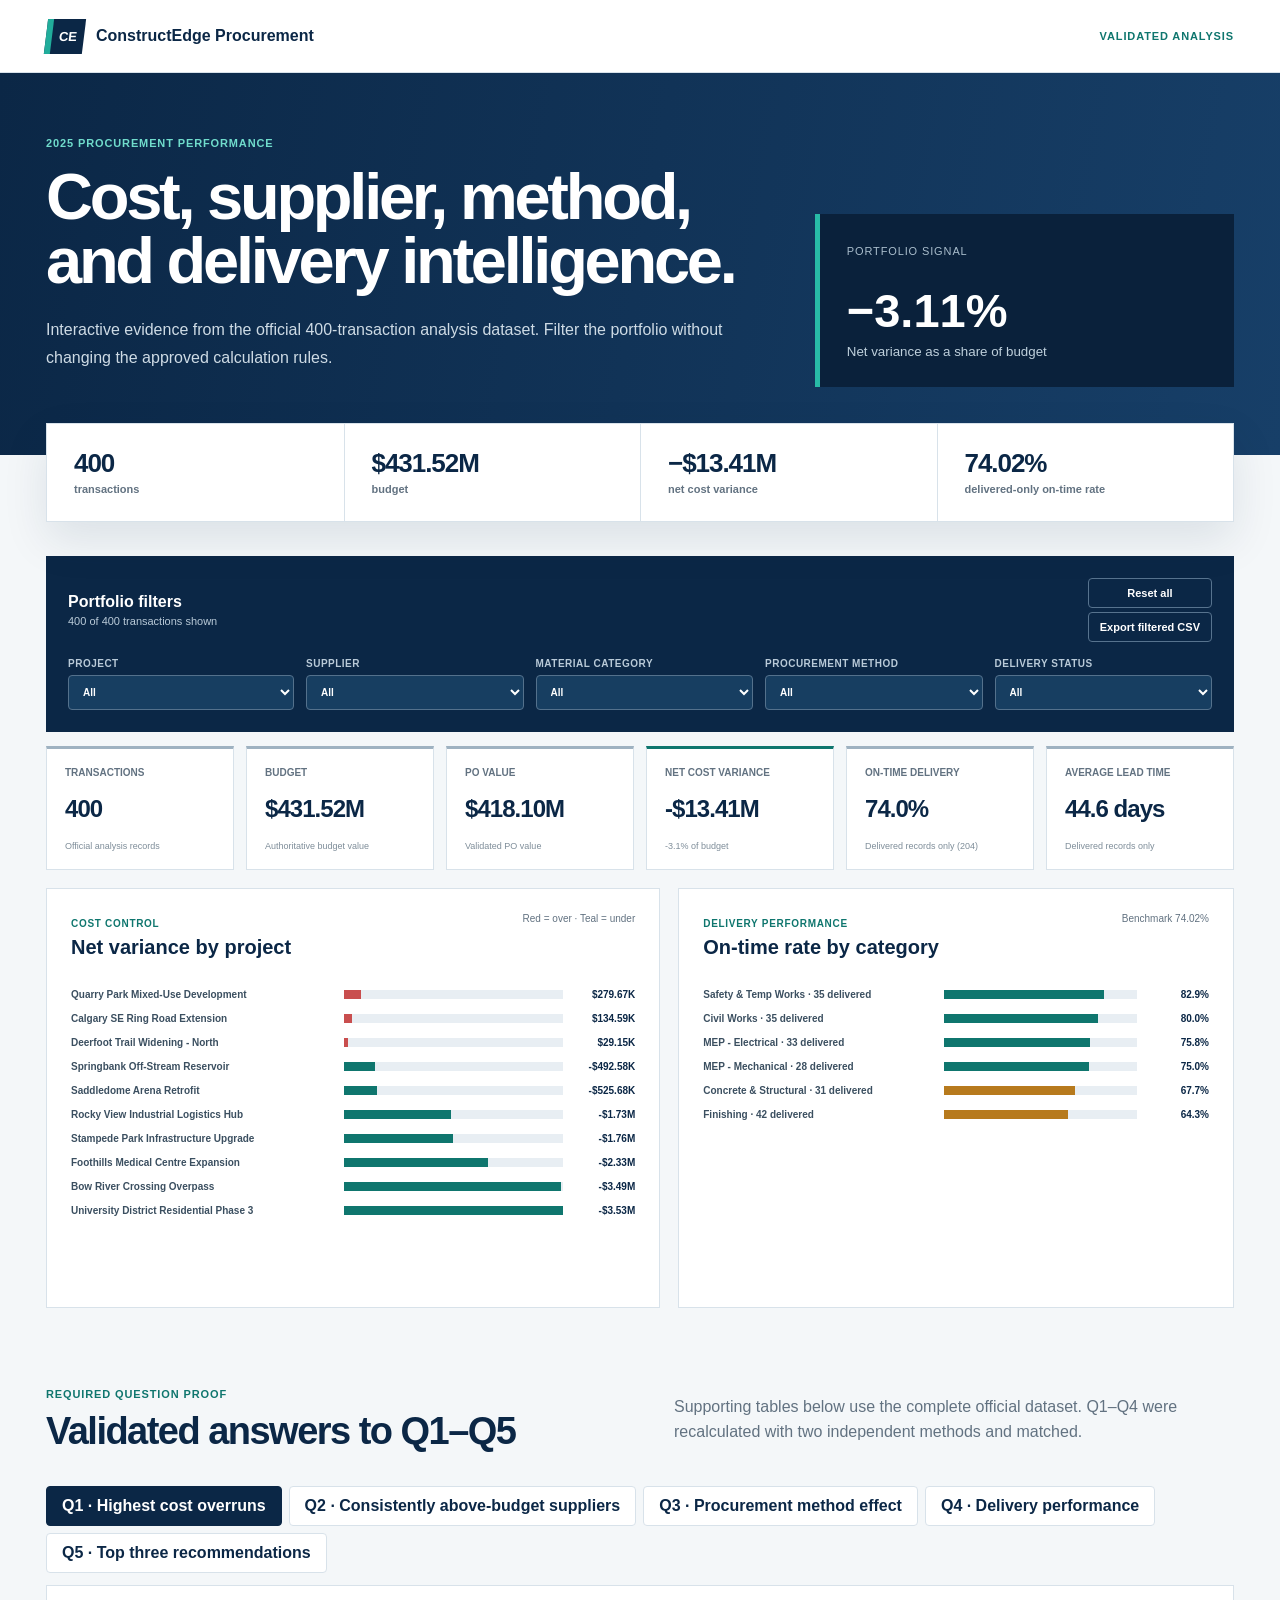
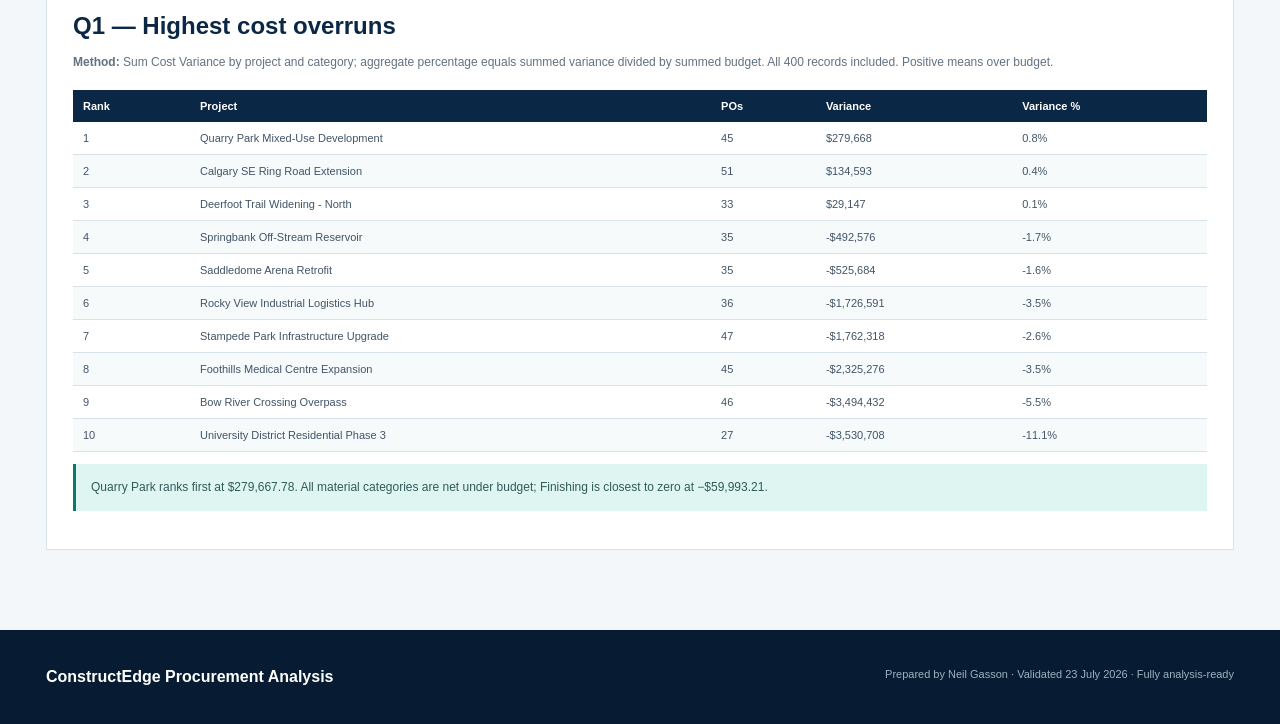
==== index.html @ 4562495b "Add files via upload" ====
<!doctype html>
<html lang="en">
<head>
  <meta charset="utf-8">
  <meta name="viewport" content="width=device-width,initial-scale=1">
  <title>ConstructEdge Procurement Dashboard</title>
  <style>
    :root{--navy:#0b2746;--navy2:#173f68;--teal:#0f766e;--aqua:#dff5f1;--ink:#172533;--muted:#627281;--line:#d8e2ea;--paper:#fff;--canvas:#f4f7f9;--red:#c94e4e;--amber:#b77a1d}
    *{box-sizing:border-box}html{scroll-behavior:smooth}body{margin:0;background:var(--canvas);color:var(--ink);font-family:Arial,Helvetica,sans-serif}button,select{font:inherit}button{cursor:pointer}.shell{max-width:1240px;margin:auto;padding-left:26px;padding-right:26px}
    header{background:#fff;border-bottom:1px solid var(--line);position:sticky;top:0;z-index:5}.nav{height:72px;display:flex;align-items:center;justify-content:space-between}.brand{display:flex;align-items:center;gap:12px;color:var(--navy);font-weight:800}.mark{height:35px;width:38px;background:var(--navy);border-left:6px solid #21ad9b;display:grid;place-items:center;color:#fff;font-size:13px;transform:skew(-7deg)}.badge{color:var(--teal);font-size:11px;font-weight:800;letter-spacing:.08em;text-transform:uppercase}
    .hero{background:linear-gradient(100deg,var(--navy),var(--navy2));color:#fff;padding:60px 0 68px}.hero-grid{display:grid;grid-template-columns:1.25fr .75fr;gap:70px;align-items:end}.hero h1{font-size:clamp(40px,6vw,65px);line-height:.98;letter-spacing:-.05em;margin:14px 0 24px}.hero p{color:#cedbe5;line-height:1.7;max-width:720px}.hero-card{border-left:5px solid #28bba7;background:#0a213b;padding:27px}.hero-card span{font-size:11px;color:#a9bdcc;text-transform:uppercase;letter-spacing:.08em}.hero-card strong{display:block;font-size:47px;margin:24px 0 4px}.hero-card small{color:#bfd0dc}
    main{padding:42px 0 80px}.release{display:grid;grid-template-columns:repeat(4,1fr);background:#fff;border:1px solid var(--line);margin-top:-74px;position:relative;box-shadow:0 18px 45px rgba(11,39,70,.1)}.release div{padding:24px 27px}.release div+div{border-left:1px solid var(--line)}.release strong{display:block;color:var(--navy);font-size:26px;letter-spacing:-.04em}.release span{font-size:11px;color:var(--muted);font-weight:700}
    .filter{background:var(--navy);color:#fff;padding:22px;margin-top:34px}.filter-top{display:flex;justify-content:space-between;align-items:center;margin-bottom:16px}.filter-top div{display:flex;flex-direction:column;gap:4px}.filter-top span{font-size:11px;color:#b9cad8}.filter-top button,.export{border:1px solid #57738e;background:transparent;color:#fff;border-radius:4px;padding:8px 11px;font-weight:800;font-size:11px}.filter-actions{display:flex;gap:8px}.filter-grid{display:grid;grid-template-columns:repeat(5,1fr);gap:12px}.filter label{display:flex;flex-direction:column;gap:6px;font-size:10px;color:#b9cad8;text-transform:uppercase;font-weight:800;letter-spacing:.05em}.filter select{background:#173e61;color:#fff;border:1px solid #54718c;border-radius:4px;padding:10px;min-width:0}
    .kpis{display:grid;grid-template-columns:repeat(6,1fr);gap:12px;margin-top:14px}.kpi{background:#fff;border:1px solid var(--line);border-top:3px solid #9fb2c1;padding:18px;min-height:124px;display:flex;flex-direction:column}.kpi.good{border-top-color:var(--teal)}.kpi.alert{border-top-color:var(--red)}.kpi span{color:var(--muted);font-size:10px;font-weight:800;text-transform:uppercase}.kpi strong{color:var(--navy);font-size:24px;margin-top:17px;letter-spacing:-.04em}.kpi small{margin-top:auto;color:#7e8d99;font-size:9px}
    .charts{display:grid;grid-template-columns:1.05fr .95fr;gap:18px;margin-top:18px}.card{background:#fff;border:1px solid var(--line);padding:24px;min-height:420px}.card-head{display:flex;align-items:start;justify-content:space-between;margin-bottom:25px}.card-head span{color:var(--teal);font-size:10px;font-weight:800;text-transform:uppercase;letter-spacing:.07em}.card h2{color:var(--navy);font-size:20px;margin:5px 0}.legend{font-size:10px;color:var(--muted)}.bars{display:flex;flex-direction:column;gap:12px}.bar{display:grid;grid-template-columns:minmax(120px,1.2fr) 1fr 62px;gap:10px;align-items:center}.bar>span{font-size:10px;font-weight:700;color:#3b4f60;line-height:1.2}.track{height:9px;background:#e8eef3}.track i{display:block;height:100%}.over{background:var(--red)}.under,.ontime{background:var(--teal)}.late{background:var(--amber)}.bar b{color:var(--navy);font-size:10px;text-align:right}.empty{color:var(--muted);font-size:13px;text-align:center;padding:60px 0}
    .proof{margin-top:70px}.proof-head{display:flex;justify-content:space-between;align-items:end;gap:30px;margin-bottom:25px}.proof h2{color:var(--navy);font-size:38px;letter-spacing:-.04em;margin:8px 0}.proof-head p{max-width:560px;color:var(--muted);line-height:1.6}.tabs{display:flex;gap:7px;flex-wrap:wrap}.tabs button{border:1px solid var(--line);background:#fff;color:var(--navy);font-weight:800;padding:10px 15px;border-radius:4px}.tabs button.active{background:var(--navy);color:#fff;border-color:var(--navy)}.panel{display:none;background:#fff;border:1px solid var(--line);margin-top:12px;padding:26px}.panel.active{display:block}.panel h3{color:var(--navy);font-size:24px;margin:0 0 12px}.panel>p{color:var(--muted);font-size:12px;line-height:1.7}.table-wrap{overflow:auto;margin-top:18px}table{border-collapse:collapse;width:100%;font-size:11px}th{background:var(--navy);color:#fff;text-align:left;padding:10px}td{padding:10px;border-bottom:1px solid var(--line);color:#405467}tbody tr:nth-child(even) td{background:#f7fafb}.callout{background:var(--aqua);border-left:3px solid var(--teal);padding:13px 15px;color:#315b58!important}.recs{display:grid;grid-template-columns:repeat(3,1fr);gap:13px;margin-top:18px}.rec{border:1px solid var(--line);border-top:4px solid var(--teal);padding:20px}.rec small{color:var(--teal);font-weight:800;text-transform:uppercase}.rec h4{color:var(--navy);line-height:1.35}.rec p,.rec strong{font-size:11px;line-height:1.55;color:var(--muted)}.rec strong{display:block;color:var(--navy);margin-top:14px}
    footer{background:#071c32;color:#fff;padding:38px 0}.footer{display:flex;justify-content:space-between}.footer span{color:#9db1c1;font-size:11px}
    @media(max-width:1000px){.filter-grid{grid-template-columns:repeat(3,1fr)}.kpis{grid-template-columns:repeat(3,1fr)}.charts{grid-template-columns:1fr}}
    @media(max-width:700px){.shell{padding-left:16px;padding-right:16px}.hero-grid{grid-template-columns:1fr;gap:35px}.release{grid-template-columns:repeat(2,1fr)}.release div:nth-child(3){border-left:0;border-top:1px solid var(--line)}.release div:nth-child(4){border-top:1px solid var(--line)}.filter-grid{grid-template-columns:1fr 1fr}.kpis{grid-template-columns:1fr 1fr}.proof-head{align-items:start;flex-direction:column}.recs{grid-template-columns:1fr}.footer{flex-direction:column;gap:12px}}
    @media(max-width:450px){.release,.filter-grid,.kpis{grid-template-columns:1fr}.release div+div{border-left:0;border-top:1px solid var(--line)}.filter-top{align-items:start;gap:14px;flex-direction:column}.bar{grid-template-columns:1fr 60px}.bar .track{grid-column:1/-1;grid-row:2}.bar b{grid-column:2;grid-row:1}}
  </style>
</head>
<body>
  <header><div class="shell nav"><div class="brand"><span class="mark">CE</span><span>ConstructEdge Procurement</span></div><span class="badge">Validated analysis</span></div></header>
  <section class="hero"><div class="shell hero-grid"><div><span class="badge" style="color:#70dccc">2025 procurement performance</span><h1>Cost, supplier, method, and delivery intelligence.</h1><p>Interactive evidence from the official 400-transaction analysis dataset. Filter the portfolio without changing the approved calculation rules.</p></div><div class="hero-card"><span>Portfolio signal</span><strong>−3.11%</strong><small>Net variance as a share of budget</small></div></div></section>
  <main class="shell">
    <section class="release" aria-label="Validated portfolio snapshot"><div><strong>400</strong><span>transactions</span></div><div><strong>$431.52M</strong><span>budget</span></div><div><strong>−$13.41M</strong><span>net cost variance</span></div><div><strong>74.02%</strong><span>delivered-only on-time rate</span></div></section>
    <section class="filter"><div class="filter-top"><div><b>Portfolio filters</b><span id="shown">400 of 400 transactions shown</span></div><div class="filter-actions"><button id="reset">Reset all</button><button class="export" id="export">Export filtered CSV</button></div></div><div class="filter-grid" id="filters"></div></section>
    <section class="kpis" id="kpis"></section>
    <section class="charts"><article class="card"><div class="card-head"><div><span>Cost control</span><h2>Net variance by project</h2></div><div class="legend">Red = over · Teal = under</div></div><div class="bars" id="project-bars"></div></article><article class="card"><div class="card-head"><div><span>Delivery performance</span><h2>On-time rate by category</h2></div><div class="legend">Benchmark 74.02%</div></div><div class="bars" id="delivery-bars"></div></article></section>
    <section class="proof"><div class="proof-head"><div><span class="badge">Required question proof</span><h2>Validated answers to Q1–Q5</h2></div><p>Supporting tables below use the complete official dataset. Q1–Q4 were recalculated with two independent methods and matched.</p></div><div class="tabs" id="tabs"></div><div id="panels"></div></section>
  </main>
  <footer><div class="shell footer"><b>ConstructEdge Procurement Analysis</b><span>Prepared by Neil Gasson · Validated 23 July 2026 · Fully analysis-ready</span></div></footer>
  <script>
    const DATA={"rows":[{"PO_Number":"PO-2025-0001","PO_Date":"2025-08-20T00:00:00","Month":"August","Project_Name":"Deerfoot Trail Widening - North","Region":"Rocky View County","Procurement_Officer":"James Okafor","Material_Category":"Civil Works","Item_Description":"Storm Drainage Pipe","Supplier_Name":"Graham Construction","Procurement_Method":"Emergency Procurement","Quantity":79,"Unit":"m\u00b3","Unit_Rate_CAD":176.32,"Budgeted_Rate_CAD":204.77,"PO_Value_CAD":13929.28,"Budget_Value_CAD":16176.83,"Cost_Variance_CAD":-2247.55,"Variance_%":-13.9,"Lead_Time_Days":16,"On_Time_Delivery":"Yes","Delivery_Status":"Delivered"},{"PO_Number":"PO-2025-0002","PO_Date":"2025-02-16T00:00:00","Month":"February","Project_Name":"Deerfoot Trail Widening - North","Region":"Calgary NE","Procurement_Officer":"James Okafor","Material_Category":"Finishing","Item_Description":"Exterior Cladding Panel","Supplier_Name":"Dryvit Systems Canada","Procurement_Method":"Emergency Procurement","Quantity":68,"Unit":"m\u00b2","Unit_Rate_CAD":66,"Budgeted_Rate_CAD":58.34,"PO_Value_CAD":4488,"Budget_Value_CAD":3967.12,"Cost_Variance_CAD":520.88,"Variance_%":13.1,"Lead_Time_Days":8,"On_Time_Delivery":"No","Delivery_Status":"Delivered"},{"PO_Number":"PO-2025-0003","PO_Date":"2025-11-04T00:00:00","Month":"November","Project_Name":"Bow River Crossing Overpass","Region":"Rocky View County","Procurement_Officer":"Sarah Bouchard","Material_Category":"MEP - Electrical","Item_Description":"Grounding System","Supplier_Name":"Houle Electric","Procurement_Method":"Tender \u2013 Open","Quantity":85,"Unit":"lot","Unit_Rate_CAD":46380.22,"Budgeted_Rate_CAD":41384.87,"PO_Value_CAD":3942318.7,"Budget_Value_CAD":3517713.95,"Cost_Variance_CAD":424604.75,"Variance_%":12.1,"Lead_Time_Days":39,"On_Time_Delivery":"Yes","Delivery_Status":"Pending"},{"PO_Number":"PO-2025-0004","PO_Date":"2025-02-12T00:00:00","Month":"February","Project_Name":"Quarry Park Mixed-Use Development","Region":"Calgary SE","Procurement_Officer":"Liam Kowalski","Material_Category":"MEP - Mechanical","Item_Description":"Insulated Pipework","Supplier_Name":"PCL Mechanical","Procurement_Method":"LPO \u2013 Direct Award","Quantity":14,"Unit":"lot","Unit_Rate_CAD":57590.66,"Budgeted_Rate_CAD":58290.5,"PO_Value_CAD":806269.24,"Budget_Value_CAD":816067,"Cost_Variance_CAD":-9797.76,"Variance_%":-1.2,"Lead_Time_Days":41,"On_Time_Delivery":"Yes","Delivery_Status":"Delivered"},{"PO_Number":"PO-2025-0005","PO_Date":"2025-01-01T00:00:00","Month":"January","Project_Name":"Foothills Medical Centre Expansion","Region":"Calgary SW","Procurement_Officer":"Derek McLean","Material_Category":"Concrete & Structural","Item_Description":"Structural Formwork","Supplier_Name":"Evraz Steel Calgary","Procurement_Method":"Standing Offer Agreement","Quantity":81,"Unit":"m\u00b3","Unit_Rate_CAD":244.33,"Budgeted_Rate_CAD":228.55,"PO_Value_CAD":19790.73,"Budget_Value_CAD":18512.55,"Cost_Variance_CAD":1278.18,"Variance_%":6.9,"Lead_Time_Days":38,"On_Time_Delivery":"Yes","Delivery_Status":"Delivered"},{"PO_Number":"PO-2025-0006","PO_Date":"2025-06-20T00:00:00","Month":"June","Project_Name":"Bow River Crossing Overpass","Region":"Rocky View County","Procurement_Officer":"Priya Sharma","Material_Category":"Concrete & Structural","Item_Description":"Precast Deck Panels","Supplier_Name":"Inland Concrete","Procurement_Method":"LPO \u2013 Direct Award","Quantity":103,"Unit":"m\u00b3","Unit_Rate_CAD":238.15,"Budgeted_Rate_CAD":248.87,"PO_Value_CAD":24529.45,"Budget_Value_CAD":25633.61,"Cost_Variance_CAD":-1104.16,"Variance_%":-4.3,"Lead_Time_Days":75,"On_Time_Delivery":"No","Delivery_Status":"Pending"},{"PO_Number":"PO-2025-0007","PO_Date":"2025-04-08T00:00:00","Month":"April","Project_Name":"Saddledome Arena Retrofit","Region":"Rocky View County","Procurement_Officer":"Derek McLean","Material_Category":"Safety & Temp Works","Item_Description":"PPE Bulk Supply","Supplier_Name":"BrandSafway Canada","Procurement_Method":"Standing Offer Agreement","Quantity":1,"Unit":"lot","Unit_Rate_CAD":19810,"Budgeted_Rate_CAD":19067.56,"PO_Value_CAD":19810,"Budget_Value_CAD":19067.56,"Cost_Variance_CAD":742.44,"Variance_%":3.9,"Lead_Time_Days":79,"On_Time_Delivery":"Yes","Delivery_Status":"Delivered"},{"PO_Number":"PO-2025-0008","PO_Date":"2025-04-18T00:00:00","Month":"April","Project_Name":"Saddledome Arena Retrofit","Region":"Rocky View County","Procurement_Officer":"Liam Kowalski","Material_Category":"Finishing","Item_Description":"Waterproofing Membrane","Supplier_Name":"Centura Tile Calgary","Procurement_Method":"3-Quote Comparison","Quantity":34,"Unit":"m\u00b2","Unit_Rate_CAD":145.3,"Budgeted_Rate_CAD":125.49,"PO_Value_CAD":4940.2,"Budget_Value_CAD":4266.66,"Cost_Variance_CAD":673.54,"Variance_%":15.8,"Lead_Time_Days":82,"On_Time_Delivery":"Yes","Delivery_Status":"Delivered"},{"PO_Number":"PO-2025-0009","PO_Date":"2025-07-17T00:00:00","Month":"July","Project_Name":"Calgary SE Ring Road Extension","Region":"Calgary NE","Procurement_Officer":"Liam Kowalski","Material_Category":"Concrete & Structural","Item_Description":"Precast Deck Panels","Supplier_Name":"Inland Concrete","Procurement_Method":"Emergency Procurement","Quantity":80,"Unit":"m\u00b3","Unit_Rate_CAD":383.28,"Budgeted_Rate_CAD":395.63,"PO_Value_CAD":30662.4,"Budget_Value_CAD":31650.4,"Cost_Variance_CAD":-988,"Variance_%":-3.1,"Lead_Time_Days":79,"On_Time_Delivery":"Yes","Delivery_Status":"Pending"},{"PO_Number":"PO-2025-0010","PO_Date":"2025-03-11T00:00:00","Month":"March","Project_Name":"University District Residential Phase 3","Region":"Calgary SW","Procurement_Officer":"Sarah Bouchard","Material_Category":"Safety & Temp Works","Item_Description":"Scaffolding System","Supplier_Name":"Levitt-Safety Calgary","Procurement_Method":"Emergency Procurement","Quantity":25,"Unit":"lot","Unit_Rate_CAD":5665.42,"Budgeted_Rate_CAD":5213.44,"PO_Value_CAD":141635.5,"Budget_Value_CAD":130336,"Cost_Variance_CAD":11299.5,"Variance_%":8.7,"Lead_Time_Days":84,"On_Time_Delivery":"Yes","Delivery_Status":"Delivered"},{"PO_Number":"PO-2025-0011","PO_Date":"2025-07-18T00:00:00","Month":"July","Project_Name":"Stampede Park Infrastructure Upgrade","Region":"Calgary NE","Procurement_Officer":"Priya Sharma","Material_Category":"Civil Works","Item_Description":"Bulk Excavation","Supplier_Name":"Ledcor Civil Alberta","Procurement_Method":"LPO \u2013 Direct Award","Quantity":33,"Unit":"m\u00b3","Unit_Rate_CAD":185.65,"Budgeted_Rate_CAD":176.48,"PO_Value_CAD":6126.45,"Budget_Value_CAD":5823.84,"Cost_Variance_CAD":302.61,"Variance_%":5.2,"Lead_Time_Days":54,"On_Time_Delivery":"No","Delivery_Status":"Pending"},{"PO_Number":"PO-2025-0012","PO_Date":"2025-09-09T00:00:00","Month":"September","Project_Name":"Quarry Park Mixed-Use Development","Region":"Calgary SW","Procurement_Officer":"Sarah Bouchard","Material_Category":"Safety & Temp Works","Item_Description":"Site Hoarding & Fencing","Supplier_Name":"Safway Alberta","Procurement_Method":"Standing Offer Agreement","Quantity":110,"Unit":"lot","Unit_Rate_CAD":11583.9,"Budgeted_Rate_CAD":12673.14,"PO_Value_CAD":1274229,"Budget_Value_CAD":1394045.4,"Cost_Variance_CAD":-119816.4,"Variance_%":-8.6,"Lead_Time_Days":13,"On_Time_Delivery":"Yes","Delivery_Status":"Delivered"},{"PO_Number":"PO-2025-0013","PO_Date":"2025-01-09T00:00:00","Month":"January","Project_Name":"Calgary SE Ring Road Extension","Region":"Calgary SE","Procurement_Officer":"Liam Kowalski","Material_Category":"Civil Works","Item_Description":"Curb & Gutter Concrete","Supplier_Name":"Graham Construction","Procurement_Method":"LPO \u2013 Direct Award","Quantity":48,"Unit":"m\u00b3","Unit_Rate_CAD":99.94,"Budgeted_Rate_CAD":106.11,"PO_Value_CAD":4797.12,"Budget_Value_CAD":5093.28,"Cost_Variance_CAD":-296.16,"Variance_%":-5.8,"Lead_Time_Days":20,"On_Time_Delivery":"No","Delivery_Status":"Delivered"},{"PO_Number":"PO-2025-0014","PO_Date":"2025-08-19T00:00:00","Month":"August","Project_Name":"Rocky View Industrial Logistics Hub","Region":"Calgary SW","Procurement_Officer":"Aisha Nkosi","Material_Category":"Finishing","Item_Description":"Ceramic Floor Tile","Supplier_Name":"Centura Tile Calgary","Procurement_Method":"Tender \u2013 Open","Quantity":5,"Unit":"m\u00b2","Unit_Rate_CAD":340.39,"Budgeted_Rate_CAD":295.49,"PO_Value_CAD":1701.95,"Budget_Value_CAD":1477.45,"Cost_Variance_CAD":224.5,"Variance_%":15.2,"Lead_Time_Days":85,"On_Time_Delivery":"No","Delivery_Status":"Delivered"},{"PO_Number":"PO-2025-0015","PO_Date":"2025-06-09T00:00:00","Month":"June","Project_Name":"Rocky View Industrial Logistics Hub","Region":"Calgary SW","Procurement_Officer":"Linda Tran","Material_Category":"Concrete & Structural","Item_Description":"Ready-Mix Concrete","Supplier_Name":"Evraz Steel Calgary","Procurement_Method":"LPO \u2013 Direct Award","Quantity":95,"Unit":"m\u00b3","Unit_Rate_CAD":633.09,"Budgeted_Rate_CAD":721.8,"PO_Value_CAD":60143.55,"Budget_Value_CAD":68571,"Cost_Variance_CAD":-8427.45,"Variance_%":-12.3,"Lead_Time_Days":20,"On_Time_Delivery":"Yes","Delivery_Status":"Delivered"},{"PO_Number":"PO-2025-0016","PO_Date":"2025-06-30T00:00:00","Month":"June","Project_Name":"Calgary SE Ring Road Extension","Region":"Rocky View County","Procurement_Officer":"Aisha Nkosi","Material_Category":"Concrete & Structural","Item_Description":"Structural Formwork","Supplier_Name":"Lafarge Canada - Calgary","Procurement_Method":"Emergency Procurement","Quantity":85,"Unit":"m\u00b3","Unit_Rate_CAD":216.83,"Budgeted_Rate_CAD":217.98,"PO_Value_CAD":18430.55,"Budget_Value_CAD":18528.3,"Cost_Variance_CAD":-97.75,"Variance_%":-0.5,"Lead_Time_Days":78,"On_Time_Delivery":"No","Delivery_Status":"Delivered"},{"PO_Number":"PO-2025-0017","PO_Date":"2025-02-11T00:00:00","Month":"February","Project_Name":"Calgary SE Ring Road Extension","Region":"Calgary NE","Procurement_Officer":"Derek McLean","Material_Category":"MEP - Electrical","Item_Description":"Grounding System","Supplier_Name":"Stuart Olson Electrical","Procurement_Method":"Emergency Procurement","Quantity":60,"Unit":"lot","Unit_Rate_CAD":42716.31,"Budgeted_Rate_CAD":50344.61,"PO_Value_CAD":2562978.6,"Budget_Value_CAD":3020676.6,"Cost_Variance_CAD":-457698,"Variance_%":-15.2,"Lead_Time_Days":14,"On_Time_Delivery":"Yes","Delivery_Status":"Pending"},{"PO_Number":"PO-2025-0018","PO_Date":"2025-01-16T00:00:00","Month":"January","Project_Name":"Quarry Park Mixed-Use Development","Region":"Calgary NE","Procurement_Officer":"Priya Sharma","Material_Category":"Civil Works","Item_Description":"Bulk Excavation","Supplier_Name":"Graham Construction","Procurement_Method":"Standing Offer Agreement","Quantity":85,"Unit":"m\u00b3","Unit_Rate_CAD":253.89,"Budgeted_Rate_CAD":307.15,"PO_Value_CAD":21580.65,"Budget_Value_CAD":26107.75,"Cost_Variance_CAD":-4527.1,"Variance_%":-17.3,"Lead_Time_Days":36,"On_Time_Delivery":"Yes","Delivery_Status":"Delivered"},{"PO_Number":"PO-2025-0019","PO_Date":"2025-06-04T00:00:00","Month":"June","Project_Name":"Saddledome Arena Retrofit","Region":"Calgary SW","Procurement_Officer":"Aisha Nkosi","Material_Category":"Finishing","Item_Description":"Drywall & Framing","Supplier_Name":"Tremco Roofing","Procurement_Method":"Standing Offer Agreement","Quantity":42,"Unit":"m\u00b2","Unit_Rate_CAD":416.69,"Budgeted_Rate_CAD":422.44,"PO_Value_CAD":17500.98,"Budget_Value_CAD":17742.48,"Cost_Variance_CAD":-241.5,"Variance_%":-1.4,"Lead_Time_Days":36,"On_Time_Delivery":"No","Delivery_Status":"Partially Delivered"},{"PO_Number":"PO-2025-0020","PO_Date":"2025-04-13T00:00:00","Month":"April","Project_Name":"Foothills Medical Centre Expansion","Region":"Rocky View County","Procurement_Officer":"Sarah Bouchard","Material_Category":"MEP - Mechanical","Item_Description":"Insulated Pipework","Supplier_Name":"PCL Mechanical","Procurement_Method":"3-Quote Comparison","Quantity":45,"Unit":"lot","Unit_Rate_CAD":17946.13,"Budgeted_Rate_CAD":21142.27,"PO_Value_CAD":807575.85,"Budget_Value_CAD":951402.15,"Cost_Variance_CAD":-143826.3,"Variance_%":-15.1,"Lead_Time_Days":9,"On_Time_Delivery":"Yes","Delivery_Status":"Delivered"},{"PO_Number":"PO-2025-0021","PO_Date":"2025-03-28T00:00:00","Month":"March","Project_Name":"Calgary SE Ring Road Extension","Region":"Rocky View County","Procurement_Officer":"Derek McLean","Material_Category":"Civil Works","Item_Description":"Road Base Aggregate","Supplier_Name":"Graham Construction","Procurement_Method":"Standing Offer Agreement","Quantity":64,"Unit":"m\u00b3","Unit_Rate_CAD":214.56,"Budgeted_Rate_CAD":239.32,"PO_Value_CAD":13731.84,"Budget_Value_CAD":15316.48,"Cost_Variance_CAD":-1584.64,"Variance_%":-10.3,"Lead_Time_Days":83,"On_Time_Delivery":"Yes","Delivery_Status":"Delivered"},{"PO_Number":"PO-2025-0022","PO_Date":"2025-01-17T00:00:00","Month":"January","Project_Name":"Quarry Park Mixed-Use Development","Region":"Calgary NE","Procurement_Officer":"Mohammed Siddiqui","Material_Category":"Safety & Temp Works","Item_Description":"Fall Protection Netting","Supplier_Name":"Levitt-Safety Calgary","Procurement_Method":"Emergency Procurement","Quantity":18,"Unit":"lot","Unit_Rate_CAD":1265.08,"Budgeted_Rate_CAD":1282.76,"PO_Value_CAD":22771.44,"Budget_Value_CAD":23089.68,"Cost_Variance_CAD":-318.24,"Variance_%":-1.4,"Lead_Time_Days":28,"On_Time_Delivery":"No","Delivery_Status":"Delivered"},{"PO_Number":"PO-2025-0023","PO_Date":"2025-05-02T00:00:00","Month":"May","Project_Name":"Saddledome Arena Retrofit","Region":"Calgary NE","Procurement_Officer":"Priya Sharma","Material_Category":"Safety & Temp Works","Item_Description":"Site Hoarding & Fencing","Supplier_Name":"Sunbelt Rentals Canada","Procurement_Method":"Emergency Procurement","Quantity":104,"Unit":"lot","Unit_Rate_CAD":13411.32,"Budgeted_Rate_CAD":13412.66,"PO_Value_CAD":1394777.28,"Budget_Value_CAD":1394916.64,"Cost_Variance_CAD":-139.36,"Variance_%":0,"Lead_Time_Days":13,"On_Time_Delivery":"Yes","Delivery_Status":"Delivered"},{"PO_Number":"PO-2025-0024","PO_Date":"2025-09-01T00:00:00","Month":"September","Project_Name":"Quarry Park Mixed-Use Development","Region":"Calgary SW","Procurement_Officer":"Liam Kowalski","Material_Category":"Safety & Temp Works","Item_Description":"Site Hoarding & Fencing","Supplier_Name":"Sunbelt Rentals Canada","Procurement_Method":"3-Quote Comparison","Quantity":100,"Unit":"lot","Unit_Rate_CAD":5225.32,"Budgeted_Rate_CAD":5180.28,"PO_Value_CAD":522532,"Budget_Value_CAD":518028,"Cost_Variance_CAD":4504,"Variance_%":0.9,"Lead_Time_Days":70,"On_Time_Delivery":"Yes","Delivery_Status":"Delivered"},{"PO_Number":"PO-2025-0025","PO_Date":"2025-07-21T00:00:00","Month":"July","Project_Name":"Foothills Medical Centre Expansion","Region":"Calgary NE","Procurement_Officer":"Aisha Nkosi","Material_Category":"Civil Works","Item_Description":"Curb & Gutter Concrete","Supplier_Name":"Graham Construction","Procurement_Method":"Standing Offer Agreement","Quantity":114,"Unit":"m\u00b3","Unit_Rate_CAD":105.2,"Budgeted_Rate_CAD":126.85,"PO_Value_CAD":11992.8,"Budget_Value_CAD":14460.9,"Cost_Variance_CAD":-2468.1,"Variance_%":-17.1,"Lead_Time_Days":52,"On_Time_Delivery":"Yes","Delivery_Status":"Cancelled"},{"PO_Number":"PO-2025-0026","PO_Date":"2025-09-15T00:00:00","Month":"September","Project_Name":"Rocky View Industrial Logistics Hub","Region":"Rocky View County","Procurement_Officer":"Priya Sharma","Material_Category":"MEP - Electrical","Item_Description":"LV Switchgear Panel","Supplier_Name":"Schneider Electric Canada","Procurement_Method":"3-Quote Comparison","Quantity":50,"Unit":"lot","Unit_Rate_CAD":23927.85,"Budgeted_Rate_CAD":29493.17,"PO_Value_CAD":1196392.5,"Budget_Value_CAD":1474658.5,"Cost_Variance_CAD":-278266,"Variance_%":-18.9,"Lead_Time_Days":43,"On_Time_Delivery":"Yes","Delivery_Status":"Delivered"},{"PO_Number":"PO-2025-0027","PO_Date":"2025-05-15T00:00:00","Month":"May","Project_Name":"Bow River Crossing Overpass","Region":"Calgary SE","Procurement_Officer":"Aisha Nkosi","Material_Category":"Finishing","Item_Description":"Ceramic Floor Tile","Supplier_Name":"Centura Tile Calgary","Procurement_Method":"Tender \u2013 Open","Quantity":99,"Unit":"m\u00b2","Unit_Rate_CAD":280.12,"Budgeted_Rate_CAD":270.2,"PO_Value_CAD":27731.88,"Budget_Value_CAD":26749.8,"Cost_Variance_CAD":982.08,"Variance_%":3.7,"Lead_Time_Days":7,"On_Time_Delivery":"No","Delivery_Status":"Delivered"},{"PO_Number":"PO-2025-0028","PO_Date":"2025-08-08T00:00:00","Month":"August","Project_Name":"Bow River Crossing Overpass","Region":"Calgary SW","Procurement_Officer":"Aisha Nkosi","Material_Category":"Finishing","Item_Description":"Acoustic Ceiling Grid","Supplier_Name":"Armstrong World Industries","Procurement_Method":"3-Quote Comparison","Quantity":116,"Unit":"m\u00b2","Unit_Rate_CAD":459.93,"Budgeted_Rate_CAD":522,"PO_Value_CAD":53351.88,"Budget_Value_CAD":60552,"Cost_Variance_CAD":-7200.12,"Variance_%":-11.9,"Lead_Time_Days":60,"On_Time_Delivery":"Yes","Delivery_Status":"Partially Delivered"},{"PO_Number":"PO-2025-0029","PO_Date":"2025-10-24T00:00:00","Month":"October","Project_Name":"Calgary SE Ring Road Extension","Region":"Calgary SW","Procurement_Officer":"James Okafor","Material_Category":"Civil Works","Item_Description":"Storm Drainage Pipe","Supplier_Name":"Kiewit Infrastructure","Procurement_Method":"Emergency Procurement","Quantity":117,"Unit":"m\u00b3","Unit_Rate_CAD":186.12,"Budgeted_Rate_CAD":199.67,"PO_Value_CAD":21776.04,"Budget_Value_CAD":23361.39,"Cost_Variance_CAD":-1585.35,"Variance_%":-6.8,"Lead_Time_Days":43,"On_Time_Delivery":"Yes","Delivery_Status":"Pending"},{"PO_Number":"PO-2025-0030","PO_Date":"2025-04-17T00:00:00","Month":"April","Project_Name":"Quarry Park Mixed-Use Development","Region":"Calgary SW","Procurement_Officer":"Aisha Nkosi","Material_Category":"Finishing","Item_Description":"Waterproofing Membrane","Supplier_Name":"Tremco Roofing","Procurement_Method":"3-Quote Comparison","Quantity":15,"Unit":"m\u00b2","Unit_Rate_CAD":224.43,"Budgeted_Rate_CAD":235.92,"PO_Value_CAD":3366.45,"Budget_Value_CAD":3538.8,"Cost_Variance_CAD":-172.35,"Variance_%":-4.9,"Lead_Time_Days":81,"On_Time_Delivery":"Yes","Delivery_Status":"Pending"},{"PO_Number":"PO-2025-0031","PO_Date":"2025-01-23T00:00:00","Month":"January","Project_Name":"Deerfoot Trail Widening - North","Region":"Rocky View County","Procurement_Officer":"Aisha Nkosi","Material_Category":"Finishing","Item_Description":"Waterproofing Membrane","Supplier_Name":"Centura Tile Calgary","Procurement_Method":"LPO \u2013 Direct Award","Quantity":9,"Unit":"m\u00b2","Unit_Rate_CAD":336.39,"Budgeted_Rate_CAD":408.28,"PO_Value_CAD":3027.51,"Budget_Value_CAD":3674.52,"Cost_Variance_CAD":-647.01,"Variance_%":-17.6,"Lead_Time_Days":62,"On_Time_Delivery":"Yes","Delivery_Status":"Partially Delivered"},{"PO_Number":"PO-2025-0032","PO_Date":"2025-05-18T00:00:00","Month":"May","Project_Name":"Foothills Medical Centre Expansion","Region":"Rocky View County","Procurement_Officer":"Derek McLean","Material_Category":"Civil Works","Item_Description":"Granular Backfill","Supplier_Name":"Kiewit Infrastructure","Procurement_Method":"Standing Offer Agreement","Quantity":14,"Unit":"m\u00b3","Unit_Rate_CAD":188.87,"Budgeted_Rate_CAD":176.17,"PO_Value_CAD":2644.18,"Budget_Value_CAD":2466.38,"Cost_Variance_CAD":177.8,"Variance_%":7.2,"Lead_Time_Days":83,"On_Time_Delivery":"No","Delivery_Status":"Delivered"},{"PO_Number":"PO-2025-0033","PO_Date":"2025-03-08T00:00:00","Month":"March","Project_Name":"Bow River Crossing Overpass","Region":"Calgary NE","Procurement_Officer":"Liam Kowalski","Material_Category":"MEP - Mechanical","Item_Description":"Boiler System","Supplier_Name":"Ainsworth Inc.","Procurement_Method":"Tender \u2013 Open","Quantity":46,"Unit":"lot","Unit_Rate_CAD":35292.61,"Budgeted_Rate_CAD":33630.23,"PO_Value_CAD":1623460.06,"Budget_Value_CAD":1546990.58,"Cost_Variance_CAD":76469.48,"Variance_%":4.9,"Lead_Time_Days":67,"On_Time_Delivery":"No","Delivery_Status":"Cancelled"},{"PO_Number":"PO-2025-0034","PO_Date":"2025-10-26T00:00:00","Month":"October","Project_Name":"Calgary SE Ring Road Extension","Region":"Calgary SE","Procurement_Officer":"Liam Kowalski","Material_Category":"Safety & Temp Works","Item_Description":"Scaffolding System","Supplier_Name":"Sunbelt Rentals Canada","Procurement_Method":"Standing Offer Agreement","Quantity":106,"Unit":"lot","Unit_Rate_CAD":12990.43,"Budgeted_Rate_CAD":13784.82,"PO_Value_CAD":1376985.58,"Budget_Value_CAD":1461190.92,"Cost_Variance_CAD":-84205.34,"Variance_%":-5.8,"Lead_Time_Days":24,"On_Time_Delivery":"Yes","Delivery_Status":"Cancelled"},{"PO_Number":"PO-2025-0035","PO_Date":"2025-10-01T00:00:00","Month":"October","Project_Name":"Foothills Medical Centre Expansion","Region":"Calgary SW","Procurement_Officer":"Sarah Bouchard","Material_Category":"Finishing","Item_Description":"Waterproofing Membrane","Supplier_Name":"Armstrong World Industries","Procurement_Method":"Tender \u2013 Open","Quantity":41,"Unit":"m\u00b2","Unit_Rate_CAD":421.07,"Budgeted_Rate_CAD":458.62,"PO_Value_CAD":17263.87,"Budget_Value_CAD":18803.42,"Cost_Variance_CAD":-1539.55,"Variance_%":-8.2,"Lead_Time_Days":28,"On_Time_Delivery":"No","Delivery_Status":"Delivered"},{"PO_Number":"PO-2025-0036","PO_Date":"2025-02-19T00:00:00","Month":"February","Project_Name":"Saddledome Arena Retrofit","Region":"Calgary SW","Procurement_Officer":"Derek McLean","Material_Category":"MEP - Mechanical","Item_Description":"HVAC Rooftop Unit","Supplier_Name":"PCL Mechanical","Procurement_Method":"LPO \u2013 Direct Award","Quantity":54,"Unit":"lot","Unit_Rate_CAD":45718.74,"Budgeted_Rate_CAD":48756.53,"PO_Value_CAD":2468811.96,"Budget_Value_CAD":2632852.62,"Cost_Variance_CAD":-164040.66,"Variance_%":-6.2,"Lead_Time_Days":20,"On_Time_Delivery":"No","Delivery_Status":"Cancelled"},{"PO_Number":"PO-2025-0037","PO_Date":"2025-01-10T00:00:00","Month":"January","Project_Name":"Calgary SE Ring Road Extension","Region":"Calgary SW","Procurement_Officer":"Priya Sharma","Material_Category":"Finishing","Item_Description":"Acoustic Ceiling Grid","Supplier_Name":"Tremco Roofing","Procurement_Method":"Emergency Procurement","Quantity":44,"Unit":"m\u00b2","Unit_Rate_CAD":313.86,"Budgeted_Rate_CAD":329.89,"PO_Value_CAD":13809.84,"Budget_Value_CAD":14515.16,"Cost_Variance_CAD":-705.32,"Variance_%":-4.9,"Lead_Time_Days":28,"On_Time_Delivery":"Yes","Delivery_Status":"Partially Delivered"},{"PO_Number":"PO-2025-0038","PO_Date":"2025-02-24T00:00:00","Month":"February","Project_Name":"Bow River Crossing Overpass","Region":"Calgary NE","Procurement_Officer":"James Okafor","Material_Category":"Finishing","Item_Description":"Waterproofing Membrane","Supplier_Name":"Dryvit Systems Canada","Procurement_Method":"3-Quote Comparison","Quantity":27,"Unit":"m\u00b2","Unit_Rate_CAD":133.81,"Budgeted_Rate_CAD":123.85,"PO_Value_CAD":3612.87,"Budget_Value_CAD":3343.95,"Cost_Variance_CAD":268.92,"Variance_%":8,"Lead_Time_Days":24,"On_Time_Delivery":"Yes","Delivery_Status":"Cancelled"},{"PO_Number":"PO-2025-0039","PO_Date":"2025-02-18T00:00:00","Month":"February","Project_Name":"Springbank Off-Stream Reservoir","Region":"Calgary NE","Procurement_Officer":"Priya Sharma","Material_Category":"MEP - Mechanical","Item_Description":"Heat Pump Assembly","Supplier_Name":"Johnson Controls Alberta","Procurement_Method":"Tender \u2013 Open","Quantity":55,"Unit":"lot","Unit_Rate_CAD":41656.8,"Budgeted_Rate_CAD":43981.63,"PO_Value_CAD":2291124,"Budget_Value_CAD":2418989.65,"Cost_Variance_CAD":-127865.65,"Variance_%":-5.3,"Lead_Time_Days":59,"On_Time_Delivery":"No","Delivery_Status":"Delivered"},{"PO_Number":"PO-2025-0040","PO_Date":"2025-01-07T00:00:00","Month":"January","Project_Name":"Bow River Crossing Overpass","Region":"Calgary SW","Procurement_Officer":"Linda Tran","Material_Category":"MEP - Mechanical","Item_Description":"Heat Pump Assembly","Supplier_Name":"Stantec MEP","Procurement_Method":"Tender \u2013 Open","Quantity":25,"Unit":"lot","Unit_Rate_CAD":42990.44,"Budgeted_Rate_CAD":46853.19,"PO_Value_CAD":1074761,"Budget_Value_CAD":1171329.75,"Cost_Variance_CAD":-96568.75,"Variance_%":-8.2,"Lead_Time_Days":16,"On_Time_Delivery":"Yes","Delivery_Status":"Delivered"},{"PO_Number":"PO-2025-0041","PO_Date":"2025-06-15T00:00:00","Month":"June","Project_Name":"Calgary SE Ring Road Extension","Region":"Rocky View County","Procurement_Officer":"Linda Tran","Material_Category":"Finishing","Item_Description":"Waterproofing Membrane","Supplier_Name":"Armstrong World Industries","Procurement_Method":"Tender \u2013 Open","Quantity":15,"Unit":"m\u00b2","Unit_Rate_CAD":171.81,"Budgeted_Rate_CAD":196.36,"PO_Value_CAD":2577.15,"Budget_Value_CAD":2945.4,"Cost_Variance_CAD":-368.25,"Variance_%":-12.5,"Lead_Time_Days":24,"On_Time_Delivery":"Yes","Delivery_Status":"Partially Delivered"},{"PO_Number":"PO-2025-0042","PO_Date":"2025-03-10T00:00:00","Month":"March","Project_Name":"Rocky View Industrial Logistics Hub","Region":"Calgary SE","Procurement_Officer":"Sarah Bouchard","Material_Category":"Civil Works","Item_Description":"Granular Backfill","Supplier_Name":"EllisDon Civil","Procurement_Method":"3-Quote Comparison","Quantity":44,"Unit":"m\u00b3","Unit_Rate_CAD":72.99,"Budgeted_Rate_CAD":71.14,"PO_Value_CAD":3211.56,"Budget_Value_CAD":3130.16,"Cost_Variance_CAD":81.4,"Variance_%":2.6,"Lead_Time_Days":16,"On_Time_Delivery":"No","Delivery_Status":"Delivered"},{"PO_Number":"PO-2025-0043","PO_Date":"2025-11-24T00:00:00","Month":"November","Project_Name":"Springbank Off-Stream Reservoir","Region":"Calgary NE","Procurement_Officer":"Linda Tran","Material_Category":"MEP - Mechanical","Item_Description":"Air Handling Unit","Supplier_Name":"PCL Mechanical","Procurement_Method":"3-Quote Comparison","Quantity":73,"Unit":"lot","Unit_Rate_CAD":66527.91,"Budgeted_Rate_CAD":61814.1,"PO_Value_CAD":4856537.43,"Budget_Value_CAD":4512429.3,"Cost_Variance_CAD":344108.13,"Variance_%":7.6,"Lead_Time_Days":13,"On_Time_Delivery":"Yes","Delivery_Status":"Partially Delivered"},{"PO_Number":"PO-2025-0044","PO_Date":"2025-11-25T00:00:00","Month":"November","Project_Name":"Foothills Medical Centre Expansion","Region":"Calgary NE","Procurement_Officer":"Priya Sharma","Material_Category":"Civil Works","Item_Description":"Storm Drainage Pipe","Supplier_Name":"Ledcor Civil Alberta","Procurement_Method":"Emergency Procurement","Quantity":31,"Unit":"m\u00b3","Unit_Rate_CAD":82.55,"Budgeted_Rate_CAD":79.04,"PO_Value_CAD":2559.05,"Budget_Value_CAD":2450.24,"Cost_Variance_CAD":108.81,"Variance_%":4.4,"Lead_Time_Days":55,"On_Time_Delivery":"Yes","Delivery_Status":"Delivered"},{"PO_Number":"PO-2025-0045","PO_Date":"2025-11-28T00:00:00","Month":"November","Project_Name":"University District Residential Phase 3","Region":"Calgary NE","Procurement_Officer":"Mohammed Siddiqui","Material_Category":"Concrete & Structural","Item_Description":"Rebar Steel","Supplier_Name":"Alberta Precast","Procurement_Method":"Tender \u2013 Open","Quantity":66,"Unit":"m\u00b3","Unit_Rate_CAD":468.53,"Budgeted_Rate_CAD":476.95,"PO_Value_CAD":30922.98,"Budget_Value_CAD":31478.7,"Cost_Variance_CAD":-555.72,"Variance_%":-1.8,"Lead_Time_Days":70,"On_Time_Delivery":"Yes","Delivery_Status":"Delivered"},{"PO_Number":"PO-2025-0046","PO_Date":"2025-11-23T00:00:00","Month":"November","Project_Name":"Stampede Park Infrastructure Upgrade","Region":"Calgary NE","Procurement_Officer":"Derek McLean","Material_Category":"Finishing","Item_Description":"Waterproofing Membrane","Supplier_Name":"Centura Tile Calgary","Procurement_Method":"3-Quote Comparison","Quantity":22,"Unit":"m\u00b2","Unit_Rate_CAD":214.36,"Budgeted_Rate_CAD":254.05,"PO_Value_CAD":4715.92,"Budget_Value_CAD":5589.1,"Cost_Variance_CAD":-873.18,"Variance_%":-15.6,"Lead_Time_Days":73,"On_Time_Delivery":"Yes","Delivery_Status":"Delivered"},{"PO_Number":"PO-2025-0047","PO_Date":"2025-08-08T00:00:00","Month":"August","Project_Name":"Stampede Park Infrastructure Upgrade","Region":"Rocky View County","Procurement_Officer":"Mohammed Siddiqui","Material_Category":"MEP - Electrical","Item_Description":"Standby Generator","Supplier_Name":"Flint Energy Services","Procurement_Method":"Tender \u2013 Open","Quantity":62,"Unit":"lot","Unit_Rate_CAD":49051.58,"Budgeted_Rate_CAD":54395.38,"PO_Value_CAD":3041197.96,"Budget_Value_CAD":3372513.56,"Cost_Variance_CAD":-331315.6,"Variance_%":-9.8,"Lead_Time_Days":75,"On_Time_Delivery":"Yes","Delivery_Status":"Cancelled"},{"PO_Number":"PO-2025-0048","PO_Date":"2025-06-01T00:00:00","Month":"June","Project_Name":"Bow River Crossing Overpass","Region":"Calgary NE","Procurement_Officer":"James Okafor","Material_Category":"MEP - Mechanical","Item_Description":"Insulated Pipework","Supplier_Name":"Johnson Controls Alberta","Procurement_Method":"Standing Offer Agreement","Quantity":50,"Unit":"lot","Unit_Rate_CAD":75304.62,"Budgeted_Rate_CAD":66272.64,"PO_Value_CAD":3765231,"Budget_Value_CAD":3313632,"Cost_Variance_CAD":451599,"Variance_%":13.6,"Lead_Time_Days":44,"On_Time_Delivery":"Yes","Delivery_Status":"Delivered"},{"PO_Number":"PO-2025-0049","PO_Date":"2025-10-25T00:00:00","Month":"October","Project_Name":"Rocky View Industrial Logistics Hub","Region":"Calgary NE","Procurement_Officer":"Mohammed Siddiqui","Material_Category":"MEP - Mechanical","Item_Description":"Heat Pump Assembly","Supplier_Name":"Stantec MEP","Procurement_Method":"3-Quote Comparison","Quantity":13,"Unit":"lot","Unit_Rate_CAD":9702.64,"Budgeted_Rate_CAD":11799.99,"PO_Value_CAD":126134.32,"Budget_Value_CAD":153399.87,"Cost_Variance_CAD":-27265.55,"Variance_%":-17.8,"Lead_Time_Days":63,"On_Time_Delivery":"No","Delivery_Status":"Delivered"},{"PO_Number":"PO-2025-0050","PO_Date":"2025-11-06T00:00:00","Month":"November","Project_Name":"Calgary SE Ring Road Extension","Region":"Calgary NE","Procurement_Officer":"Priya Sharma","Material_Category":"Finishing","Item_Description":"Exterior Cladding Panel","Supplier_Name":"Dryvit Systems Canada","Procurement_Method":"3-Quote Comparison","Quantity":46,"Unit":"m\u00b2","Unit_Rate_CAD":404.45,"Budgeted_Rate_CAD":428.99,"PO_Value_CAD":18604.7,"Budget_Value_CAD":19733.54,"Cost_Variance_CAD":-1128.84,"Variance_%":-5.7,"Lead_Time_Days":19,"On_Time_Delivery":"Yes","Delivery_Status":"Delivered"},{"PO_Number":"PO-2025-0051","PO_Date":"2025-08-02T00:00:00","Month":"August","Project_Name":"Stampede Park Infrastructure Upgrade","Region":"Calgary SE","Procurement_Officer":"Linda Tran","Material_Category":"Safety & Temp Works","Item_Description":"Site Office Trailer","Supplier_Name":"Sunbelt Rentals Canada","Procurement_Method":"Emergency Procurement","Quantity":18,"Unit":"lot","Unit_Rate_CAD":16469.02,"Budgeted_Rate_CAD":20125.16,"PO_Value_CAD":296442.36,"Budget_Value_CAD":362252.88,"Cost_Variance_CAD":-65810.52,"Variance_%":-18.2,"Lead_Time_Days":20,"On_Time_Delivery":"No","Delivery_Status":"Delivered"},{"PO_Number":"PO-2025-0052","PO_Date":"2025-09-15T00:00:00","Month":"September","Project_Name":"Quarry Park Mixed-Use Development","Region":"Calgary SE","Procurement_Officer":"Mohammed Siddiqui","Material_Category":"MEP - Electrical","Item_Description":"LED Site Lighting","Supplier_Name":"Houle Electric","Procurement_Method":"3-Quote Comparison","Quantity":32,"Unit":"lot","Unit_Rate_CAD":19351.91,"Budgeted_Rate_CAD":20335.31,"PO_Value_CAD":619261.12,"Budget_Value_CAD":650729.92,"Cost_Variance_CAD":-31468.8,"Variance_%":-4.8,"Lead_Time_Days":29,"On_Time_Delivery":"Yes","Delivery_Status":"Delivered"},{"PO_Number":"PO-2025-0053","PO_Date":"2025-11-18T00:00:00","Month":"November","Project_Name":"Bow River Crossing Overpass","Region":"Calgary NE","Procurement_Officer":"Liam Kowalski","Material_Category":"MEP - Electrical","Item_Description":"LED Site Lighting","Supplier_Name":"Flint Energy Services","Procurement_Method":"Emergency Procurement","Quantity":29,"Unit":"lot","Unit_Rate_CAD":6117.54,"Budgeted_Rate_CAD":6520.24,"PO_Value_CAD":177408.66,"Budget_Value_CAD":189086.96,"Cost_Variance_CAD":-11678.3,"Variance_%":-6.2,"Lead_Time_Days":13,"On_Time_Delivery":"Yes","Delivery_Status":"Cancelled"},{"PO_Number":"PO-2025-0054","PO_Date":"2025-03-24T00:00:00","Month":"March","Project_Name":"Deerfoot Trail Widening - North","Region":"Calgary SW","Procurement_Officer":"Aisha Nkosi","Material_Category":"Safety & Temp Works","Item_Description":"Fall Protection Netting","Supplier_Name":"Sunbelt Rentals Canada","Procurement_Method":"Tender \u2013 Open","Quantity":44,"Unit":"lot","Unit_Rate_CAD":4923.08,"Budgeted_Rate_CAD":5158.77,"PO_Value_CAD":216615.52,"Budget_Value_CAD":226985.88,"Cost_Variance_CAD":-10370.36,"Variance_%":-4.6,"Lead_Time_Days":21,"On_Time_Delivery":"Yes","Delivery_Status":"Delivered"},{"PO_Number":"PO-2025-0055","PO_Date":"2025-03-03T00:00:00","Month":"March","Project_Name":"Stampede Park Infrastructure Upgrade","Region":"Calgary SW","Procurement_Officer":"Derek McLean","Material_Category":"Civil Works","Item_Description":"Curb & Gutter Concrete","Supplier_Name":"Kiewit Infrastructure","Procurement_Method":"3-Quote Comparison","Quantity":84,"Unit":"m\u00b3","Unit_Rate_CAD":149.08,"Budgeted_Rate_CAD":175.59,"PO_Value_CAD":12522.72,"Budget_Value_CAD":14749.56,"Cost_Variance_CAD":-2226.84,"Variance_%":-15.1,"Lead_Time_Days":80,"On_Time_Delivery":"Yes","Delivery_Status":"Pending"},{"PO_Number":"PO-2025-0056","PO_Date":"2025-04-05T00:00:00","Month":"April","Project_Name":"University District Residential Phase 3","Region":"Calgary SE","Procurement_Officer":"Linda Tran","Material_Category":"Finishing","Item_Description":"Ceramic Floor Tile","Supplier_Name":"Dryvit Systems Canada","Procurement_Method":"LPO \u2013 Direct Award","Quantity":56,"Unit":"m\u00b2","Unit_Rate_CAD":277.45,"Budgeted_Rate_CAD":298.09,"PO_Value_CAD":15537.2,"Budget_Value_CAD":16693.04,"Cost_Variance_CAD":-1155.84,"Variance_%":-6.9,"Lead_Time_Days":66,"On_Time_Delivery":"Yes","Delivery_Status":"Partially Delivered"},{"PO_Number":"PO-2025-0057","PO_Date":"2025-06-03T00:00:00","Month":"June","Project_Name":"Bow River Crossing Overpass","Region":"Calgary NE","Procurement_Officer":"Mohammed Siddiqui","Material_Category":"MEP - Electrical","Item_Description":"LV Switchgear Panel","Supplier_Name":"Schneider Electric Canada","Procurement_Method":"Standing Offer Agreement","Quantity":89,"Unit":"lot","Unit_Rate_CAD":66019.75,"Budgeted_Rate_CAD":65004.42,"PO_Value_CAD":5875757.75,"Budget_Value_CAD":5785393.38,"Cost_Variance_CAD":90364.37,"Variance_%":1.6,"Lead_Time_Days":22,"On_Time_Delivery":"No","Delivery_Status":"Cancelled"},{"PO_Number":"PO-2025-0058","PO_Date":"2025-06-17T00:00:00","Month":"June","Project_Name":"Rocky View Industrial Logistics Hub","Region":"Calgary NE","Procurement_Officer":"Aisha Nkosi","Material_Category":"MEP - Electrical","Item_Description":"Grounding System","Supplier_Name":"Stuart Olson Electrical","Procurement_Method":"Emergency Procurement","Quantity":40,"Unit":"lot","Unit_Rate_CAD":72825.91,"Budgeted_Rate_CAD":75312.54,"PO_Value_CAD":2913036.4,"Budget_Value_CAD":3012501.6,"Cost_Variance_CAD":-99465.2,"Variance_%":-3.3,"Lead_Time_Days":32,"On_Time_Delivery":"Yes","Delivery_Status":"Cancelled"},{"PO_Number":"PO-2025-0059","PO_Date":"2025-09-22T00:00:00","Month":"September","Project_Name":"Foothills Medical Centre Expansion","Region":"Calgary NE","Procurement_Officer":"Linda Tran","Material_Category":"MEP - Electrical","Item_Description":"LED Site Lighting","Supplier_Name":"Schneider Electric Canada","Procurement_Method":"Standing Offer Agreement","Quantity":102,"Unit":"lot","Unit_Rate_CAD":53795.32,"Budgeted_Rate_CAD":50249.4,"PO_Value_CAD":5487122.64,"Budget_Value_CAD":5125438.8,"Cost_Variance_CAD":361683.84,"Variance_%":7.1,"Lead_Time_Days":76,"On_Time_Delivery":"Yes","Delivery_Status":"Partially Delivered"},{"PO_Number":"PO-2025-0060","PO_Date":"2025-10-04T00:00:00","Month":"October","Project_Name":"Saddledome Arena Retrofit","Region":"Calgary SW","Procurement_Officer":"Mohammed Siddiqui","Material_Category":"MEP - Mechanical","Item_Description":"HVAC Rooftop Unit","Supplier_Name":"Stantec MEP","Procurement_Method":"LPO \u2013 Direct Award","Quantity":8,"Unit":"lot","Unit_Rate_CAD":25964.71,"Budgeted_Rate_CAD":27698.57,"PO_Value_CAD":207717.68,"Budget_Value_CAD":221588.56,"Cost_Variance_CAD":-13870.88,"Variance_%":-6.3,"Lead_Time_Days":76,"On_Time_Delivery":"Yes","Delivery_Status":"Delivered"},{"PO_Number":"PO-2025-0061","PO_Date":"2025-11-30T00:00:00","Month":"November","Project_Name":"University District Residential Phase 3","Region":"Calgary NE","Procurement_Officer":"Priya Sharma","Material_Category":"Finishing","Item_Description":"Waterproofing Membrane","Supplier_Name":"Tremco Roofing","Procurement_Method":"Tender \u2013 Open","Quantity":95,"Unit":"m\u00b2","Unit_Rate_CAD":92.67,"Budgeted_Rate_CAD":83.41,"PO_Value_CAD":8803.65,"Budget_Value_CAD":7923.95,"Cost_Variance_CAD":879.7,"Variance_%":11.1,"Lead_Time_Days":44,"On_Time_Delivery":"No","Delivery_Status":"Cancelled"},{"PO_Number":"PO-2025-0062","PO_Date":"2025-12-01T00:00:00","Month":"December","Project_Name":"Saddledome Arena Retrofit","Region":"Calgary NE","Procurement_Officer":"Sarah Bouchard","Material_Category":"Safety & Temp Works","Item_Description":"PPE Bulk Supply","Supplier_Name":"Safway Alberta","Procurement_Method":"Standing Offer Agreement","Quantity":67,"Unit":"lot","Unit_Rate_CAD":15518.24,"Budgeted_Rate_CAD":15339.84,"PO_Value_CAD":1039722.08,"Budget_Value_CAD":1027769.28,"Cost_Variance_CAD":11952.8,"Variance_%":1.2,"Lead_Time_Days":62,"On_Time_Delivery":"Yes","Delivery_Status":"Delivered"},{"PO_Number":"PO-2025-0063","PO_Date":"2025-06-20T00:00:00","Month":"June","Project_Name":"Saddledome Arena Retrofit","Region":"Rocky View County","Procurement_Officer":"Liam Kowalski","Material_Category":"Civil Works","Item_Description":"Storm Drainage Pipe","Supplier_Name":"Ledcor Civil Alberta","Procurement_Method":"Standing Offer Agreement","Quantity":86,"Unit":"m\u00b3","Unit_Rate_CAD":248.05,"Budgeted_Rate_CAD":246.23,"PO_Value_CAD":21332.3,"Budget_Value_CAD":21175.78,"Cost_Variance_CAD":156.52,"Variance_%":0.7,"Lead_Time_Days":4,"On_Time_Delivery":"Yes","Delivery_Status":"Delivered"},{"PO_Number":"PO-2025-0064","PO_Date":"2025-08-26T00:00:00","Month":"August","Project_Name":"Deerfoot Trail Widening - North","Region":"Calgary NE","Procurement_Officer":"Priya Sharma","Material_Category":"Finishing","Item_Description":"Acoustic Ceiling Grid","Supplier_Name":"Centura Tile Calgary","Procurement_Method":"Standing Offer Agreement","Quantity":118,"Unit":"m\u00b2","Unit_Rate_CAD":429.42,"Budgeted_Rate_CAD":393.16,"PO_Value_CAD":50671.56,"Budget_Value_CAD":46392.88,"Cost_Variance_CAD":4278.68,"Variance_%":9.2,"Lead_Time_Days":24,"On_Time_Delivery":"Yes","Delivery_Status":"Partially Delivered"},{"PO_Number":"PO-2025-0065","PO_Date":"2025-03-27T00:00:00","Month":"March","Project_Name":"Rocky View Industrial Logistics Hub","Region":"Calgary SW","Procurement_Officer":"Mohammed Siddiqui","Material_Category":"Civil Works","Item_Description":"Curb & Gutter Concrete","Supplier_Name":"Kiewit Infrastructure","Procurement_Method":"LPO \u2013 Direct Award","Quantity":94,"Unit":"m\u00b3","Unit_Rate_CAD":175.22,"Budgeted_Rate_CAD":158.33,"PO_Value_CAD":16470.68,"Budget_Value_CAD":14883.02,"Cost_Variance_CAD":1587.66,"Variance_%":10.7,"Lead_Time_Days":23,"On_Time_Delivery":"Yes","Delivery_Status":"Delivered"},{"PO_Number":"PO-2025-0066","PO_Date":"2025-02-01T00:00:00","Month":"February","Project_Name":"Stampede Park Infrastructure Upgrade","Region":"Calgary NE","Procurement_Officer":"Linda Tran","Material_Category":"Finishing","Item_Description":"Exterior Cladding Panel","Supplier_Name":"Centura Tile Calgary","Procurement_Method":"LPO \u2013 Direct Award","Quantity":46,"Unit":"m\u00b2","Unit_Rate_CAD":139.05,"Budgeted_Rate_CAD":131.07,"PO_Value_CAD":6396.3,"Budget_Value_CAD":6029.22,"Cost_Variance_CAD":367.08,"Variance_%":6.1,"Lead_Time_Days":34,"On_Time_Delivery":"Yes","Delivery_Status":"Partially Delivered"},{"PO_Number":"PO-2025-0067","PO_Date":"2025-11-01T00:00:00","Month":"November","Project_Name":"Deerfoot Trail Widening - North","Region":"Calgary SW","Procurement_Officer":"Derek McLean","Material_Category":"Civil Works","Item_Description":"Granular Backfill","Supplier_Name":"Kiewit Infrastructure","Procurement_Method":"3-Quote Comparison","Quantity":120,"Unit":"m\u00b3","Unit_Rate_CAD":287.22,"Budgeted_Rate_CAD":281.03,"PO_Value_CAD":34466.4,"Budget_Value_CAD":33723.6,"Cost_Variance_CAD":742.8,"Variance_%":2.2,"Lead_Time_Days":74,"On_Time_Delivery":"Yes","Delivery_Status":"Pending"},{"PO_Number":"PO-2025-0068","PO_Date":"2025-09-03T00:00:00","Month":"September","Project_Name":"Quarry Park Mixed-Use Development","Region":"Rocky View County","Procurement_Officer":"Aisha Nkosi","Material_Category":"Civil Works","Item_Description":"Road Base Aggregate","Supplier_Name":"Ledcor Civil Alberta","Procurement_Method":"3-Quote Comparison","Quantity":28,"Unit":"m\u00b3","Unit_Rate_CAD":156.85,"Budgeted_Rate_CAD":191.37,"PO_Value_CAD":4391.8,"Budget_Value_CAD":5358.36,"Cost_Variance_CAD":-966.56,"Variance_%":-18,"Lead_Time_Days":53,"On_Time_Delivery":"Yes","Delivery_Status":"Pending"},{"PO_Number":"PO-2025-0069","PO_Date":"2025-05-21T00:00:00","Month":"May","Project_Name":"Bow River Crossing Overpass","Region":"Calgary SW","Procurement_Officer":"Aisha Nkosi","Material_Category":"Concrete & Structural","Item_Description":"Structural Formwork","Supplier_Name":"Alberta Precast","Procurement_Method":"3-Quote Comparison","Quantity":78,"Unit":"m\u00b3","Unit_Rate_CAD":545.25,"Budgeted_Rate_CAD":650.18,"PO_Value_CAD":42529.5,"Budget_Value_CAD":50714.04,"Cost_Variance_CAD":-8184.54,"Variance_%":-16.1,"Lead_Time_Days":57,"On_Time_Delivery":"No","Delivery_Status":"Delivered"},{"PO_Number":"PO-2025-0070","PO_Date":"2025-03-16T00:00:00","Month":"March","Project_Name":"Quarry Park Mixed-Use Development","Region":"Calgary SW","Procurement_Officer":"Liam Kowalski","Material_Category":"Safety & Temp Works","Item_Description":"Site Office Trailer","Supplier_Name":"Levitt-Safety Calgary","Procurement_Method":"3-Quote Comparison","Quantity":23,"Unit":"lot","Unit_Rate_CAD":11822.82,"Budgeted_Rate_CAD":10173.76,"PO_Value_CAD":271924.86,"Budget_Value_CAD":233996.48,"Cost_Variance_CAD":37928.38,"Variance_%":16.2,"Lead_Time_Days":23,"On_Time_Delivery":"Yes","Delivery_Status":"Delivered"},{"PO_Number":"PO-2025-0071","PO_Date":"2025-06-30T00:00:00","Month":"June","Project_Name":"Quarry Park Mixed-Use Development","Region":"Calgary NE","Procurement_Officer":"Mohammed Siddiqui","Material_Category":"Civil Works","Item_Description":"Curb & Gutter Concrete","Supplier_Name":"Ledcor Civil Alberta","Procurement_Method":"LPO \u2013 Direct Award","Quantity":54,"Unit":"m\u00b3","Unit_Rate_CAD":256.28,"Budgeted_Rate_CAD":239.2,"PO_Value_CAD":13839.12,"Budget_Value_CAD":12916.8,"Cost_Variance_CAD":922.32,"Variance_%":7.1,"Lead_Time_Days":15,"On_Time_Delivery":"Yes","Delivery_Status":"Partially Delivered"},{"PO_Number":"PO-2025-0072","PO_Date":"2025-04-17T00:00:00","Month":"April","Project_Name":"Bow River Crossing Overpass","Region":"Rocky View County","Procurement_Officer":"Mohammed Siddiqui","Material_Category":"Finishing","Item_Description":"Exterior Cladding Panel","Supplier_Name":"Armstrong World Industries","Procurement_Method":"Tender \u2013 Open","Quantity":10,"Unit":"m\u00b2","Unit_Rate_CAD":184.3,"Budgeted_Rate_CAD":197.46,"PO_Value_CAD":1843,"Budget_Value_CAD":1974.6,"Cost_Variance_CAD":-131.6,"Variance_%":-6.7,"Lead_Time_Days":63,"On_Time_Delivery":"Yes","Delivery_Status":"Delivered"},{"PO_Number":"PO-2025-0073","PO_Date":"2025-07-04T00:00:00","Month":"July","Project_Name":"Calgary SE Ring Road Extension","Region":"Calgary SW","Procurement_Officer":"Priya Sharma","Material_Category":"Concrete & Structural","Item_Description":"Structural Formwork","Supplier_Name":"Evraz Steel Calgary","Procurement_Method":"Standing Offer Agreement","Quantity":49,"Unit":"m\u00b3","Unit_Rate_CAD":215.8,"Budgeted_Rate_CAD":243.96,"PO_Value_CAD":10574.2,"Budget_Value_CAD":11954.04,"Cost_Variance_CAD":-1379.84,"Variance_%":-11.5,"Lead_Time_Days":64,"On_Time_Delivery":"No","Delivery_Status":"Pending"},{"PO_Number":"PO-2025-0074","PO_Date":"2025-02-28T00:00:00","Month":"February","Project_Name":"Stampede Park Infrastructure Upgrade","Region":"Calgary NE","Procurement_Officer":"Mohammed Siddiqui","Material_Category":"Safety & Temp Works","Item_Description":"Scaffolding System","Supplier_Name":"Safway Alberta","Procurement_Method":"Standing Offer Agreement","Quantity":96,"Unit":"lot","Unit_Rate_CAD":18805.29,"Budgeted_Rate_CAD":18303.53,"PO_Value_CAD":1805307.84,"Budget_Value_CAD":1757138.88,"Cost_Variance_CAD":48168.96,"Variance_%":2.7,"Lead_Time_Days":47,"On_Time_Delivery":"Yes","Delivery_Status":"Pending"},{"PO_Number":"PO-2025-0075","PO_Date":"2025-02-14T00:00:00","Month":"February","Project_Name":"Quarry Park Mixed-Use Development","Region":"Calgary SW","Procurement_Officer":"Linda Tran","Material_Category":"MEP - Mechanical","Item_Description":"Heat Pump Assembly","Supplier_Name":"Johnson Controls Alberta","Procurement_Method":"Tender \u2013 Open","Quantity":73,"Unit":"lot","Unit_Rate_CAD":92915.97,"Budgeted_Rate_CAD":96496.13,"PO_Value_CAD":6782865.81,"Budget_Value_CAD":7044217.49,"Cost_Variance_CAD":-261351.68,"Variance_%":-3.7,"Lead_Time_Days":85,"On_Time_Delivery":"Yes","Delivery_Status":"Partially Delivered"},{"PO_Number":"PO-2025-0076","PO_Date":"2025-02-17T00:00:00","Month":"February","Project_Name":"Calgary SE Ring Road Extension","Region":"Calgary SW","Procurement_Officer":"James Okafor","Material_Category":"Finishing","Item_Description":"Ceramic Floor Tile","Supplier_Name":"Armstrong World Industries","Procurement_Method":"3-Quote Comparison","Quantity":5,"Unit":"m\u00b2","Unit_Rate_CAD":137.27,"Budgeted_Rate_CAD":161.71,"PO_Value_CAD":686.35,"Budget_Value_CAD":808.55,"Cost_Variance_CAD":-122.2,"Variance_%":-15.1,"Lead_Time_Days":79,"On_Time_Delivery":"Yes","Delivery_Status":"Delivered"},{"PO_Number":"PO-2025-0077","PO_Date":"2025-04-27T00:00:00","Month":"April","Project_Name":"Bow River Crossing Overpass","Region":"Calgary SW","Procurement_Officer":"Priya Sharma","Material_Category":"Concrete & Structural","Item_Description":"Structural Formwork","Supplier_Name":"Evraz Steel Calgary","Procurement_Method":"Tender \u2013 Open","Quantity":55,"Unit":"m\u00b3","Unit_Rate_CAD":642.69,"Budgeted_Rate_CAD":779.08,"PO_Value_CAD":35347.95,"Budget_Value_CAD":42849.4,"Cost_Variance_CAD":-7501.45,"Variance_%":-17.5,"Lead_Time_Days":21,"On_Time_Delivery":"Yes","Delivery_Status":"Delivered"},{"PO_Number":"PO-2025-0078","PO_Date":"2025-07-17T00:00:00","Month":"July","Project_Name":"Stampede Park Infrastructure Upgrade","Region":"Calgary SE","Procurement_Officer":"Derek McLean","Material_Category":"Civil Works","Item_Description":"Storm Drainage Pipe","Supplier_Name":"Ledcor Civil Alberta","Procurement_Method":"Emergency Procurement","Quantity":101,"Unit":"m\u00b3","Unit_Rate_CAD":233.47,"Budgeted_Rate_CAD":270.84,"PO_Value_CAD":23580.47,"Budget_Value_CAD":27354.84,"Cost_Variance_CAD":-3774.37,"Variance_%":-13.8,"Lead_Time_Days":45,"On_Time_Delivery":"Yes","Delivery_Status":"Delivered"},{"PO_Number":"PO-2025-0079","PO_Date":"2025-06-19T00:00:00","Month":"June","Project_Name":"Foothills Medical Centre Expansion","Region":"Calgary SE","Procurement_Officer":"Derek McLean","Material_Category":"MEP - Electrical","Item_Description":"Grounding System","Supplier_Name":"Schneider Electric Canada","Procurement_Method":"3-Quote Comparison","Quantity":101,"Unit":"lot","Unit_Rate_CAD":47216.38,"Budgeted_Rate_CAD":45871.72,"PO_Value_CAD":4768854.38,"Budget_Value_CAD":4633043.72,"Cost_Variance_CAD":135810.66,"Variance_%":2.9,"Lead_Time_Days":17,"On_Time_Delivery":"Yes","Delivery_Status":"Delivered"},{"PO_Number":"PO-2025-0080","PO_Date":"2025-05-10T00:00:00","Month":"May","Project_Name":"Deerfoot Trail Widening - North","Region":"Calgary SE","Procurement_Officer":"James Okafor","Material_Category":"Finishing","Item_Description":"Drywall & Framing","Supplier_Name":"Tremco Roofing","Procurement_Method":"Emergency Procurement","Quantity":120,"Unit":"m\u00b2","Unit_Rate_CAD":345.37,"Budgeted_Rate_CAD":364.74,"PO_Value_CAD":41444.4,"Budget_Value_CAD":43768.8,"Cost_Variance_CAD":-2324.4,"Variance_%":-5.3,"Lead_Time_Days":29,"On_Time_Delivery":"Yes","Delivery_Status":"Delivered"},{"PO_Number":"PO-2025-0081","PO_Date":"2025-11-18T00:00:00","Month":"November","Project_Name":"Foothills Medical Centre Expansion","Region":"Calgary NE","Procurement_Officer":"Derek McLean","Material_Category":"MEP - Mechanical","Item_Description":"Boiler System","Supplier_Name":"Stantec MEP","Procurement_Method":"Tender \u2013 Open","Quantity":119,"Unit":"lot","Unit_Rate_CAD":35949.58,"Budgeted_Rate_CAD":42835.87,"PO_Value_CAD":4278000.02,"Budget_Value_CAD":5097468.53,"Cost_Variance_CAD":-819468.51,"Variance_%":-16.1,"Lead_Time_Days":38,"On_Time_Delivery":"Yes","Delivery_Status":"Delivered"},{"PO_Number":"PO-2025-0082","PO_Date":"2025-08-20T00:00:00","Month":"August","Project_Name":"Saddledome Arena Retrofit","Region":"Calgary SW","Procurement_Officer":"Mohammed Siddiqui","Material_Category":"Finishing","Item_Description":"Waterproofing Membrane","Supplier_Name":"Centura Tile Calgary","Procurement_Method":"3-Quote Comparison","Quantity":115,"Unit":"m\u00b2","Unit_Rate_CAD":423.73,"Budgeted_Rate_CAD":496.04,"PO_Value_CAD":48728.95,"Budget_Value_CAD":57044.6,"Cost_Variance_CAD":-8315.65,"Variance_%":-14.6,"Lead_Time_Days":80,"On_Time_Delivery":"No","Delivery_Status":"Delivered"},{"PO_Number":"PO-2025-0083","PO_Date":"2025-05-28T00:00:00","Month":"May","Project_Name":"Rocky View Industrial Logistics Hub","Region":"Calgary SW","Procurement_Officer":"James Okafor","Material_Category":"Finishing","Item_Description":"Acoustic Ceiling Grid","Supplier_Name":"Armstrong World Industries","Procurement_Method":"Emergency Procurement","Quantity":10,"Unit":"m\u00b2","Unit_Rate_CAD":279.14,"Budgeted_Rate_CAD":288.25,"PO_Value_CAD":2791.4,"Budget_Value_CAD":2882.5,"Cost_Variance_CAD":-91.1,"Variance_%":-3.2,"Lead_Time_Days":55,"On_Time_Delivery":"No","Delivery_Status":"Cancelled"},{"PO_Number":"PO-2025-0084","PO_Date":"2025-03-12T00:00:00","Month":"March","Project_Name":"Quarry Park Mixed-Use Development","Region":"Rocky View County","Procurement_Officer":"James Okafor","Material_Category":"Finishing","Item_Description":"Waterproofing Membrane","Supplier_Name":"Centura Tile Calgary","Procurement_Method":"3-Quote Comparison","Quantity":5,"Unit":"m\u00b2","Unit_Rate_CAD":224.8,"Budgeted_Rate_CAD":205.54,"PO_Value_CAD":1124,"Budget_Value_CAD":1027.7,"Cost_Variance_CAD":96.3,"Variance_%":9.4,"Lead_Time_Days":53,"On_Time_Delivery":"No","Delivery_Status":"Partially Delivered"},{"PO_Number":"PO-2025-0085","PO_Date":"2025-03-30T00:00:00","Month":"March","Project_Name":"Rocky View Industrial Logistics Hub","Region":"Calgary SW","Procurement_Officer":"Liam Kowalski","Material_Category":"MEP - Electrical","Item_Description":"LV Switchgear Panel","Supplier_Name":"Stuart Olson Electrical","Procurement_Method":"LPO \u2013 Direct Award","Quantity":101,"Unit":"lot","Unit_Rate_CAD":65726.05,"Budgeted_Rate_CAD":60139.6,"PO_Value_CAD":6638331.05,"Budget_Value_CAD":6074099.6,"Cost_Variance_CAD":564231.45,"Variance_%":9.3,"Lead_Time_Days":67,"On_Time_Delivery":"Yes","Delivery_Status":"Partially Delivered"},{"PO_Number":"PO-2025-0086","PO_Date":"2025-06-26T00:00:00","Month":"June","Project_Name":"University District Residential Phase 3","Region":"Rocky View County","Procurement_Officer":"Derek McLean","Material_Category":"MEP - Electrical","Item_Description":"Grounding System","Supplier_Name":"Flint Energy Services","Procurement_Method":"Standing Offer Agreement","Quantity":15,"Unit":"lot","Unit_Rate_CAD":13034.58,"Budgeted_Rate_CAD":15693.56,"PO_Value_CAD":195518.7,"Budget_Value_CAD":235403.4,"Cost_Variance_CAD":-39884.7,"Variance_%":-16.9,"Lead_Time_Days":71,"On_Time_Delivery":"Yes","Delivery_Status":"Pending"},{"PO_Number":"PO-2025-0087","PO_Date":"2025-08-10T00:00:00","Month":"August","Project_Name":"University District Residential Phase 3","Region":"Calgary NE","Procurement_Officer":"Derek McLean","Material_Category":"MEP - Electrical","Item_Description":"MV Distribution Cable","Supplier_Name":"Stuart Olson Electrical","Procurement_Method":"Standing Offer Agreement","Quantity":97,"Unit":"lot","Unit_Rate_CAD":54903.89,"Budgeted_Rate_CAD":63690.47,"PO_Value_CAD":5325677.33,"Budget_Value_CAD":6177975.59,"Cost_Variance_CAD":-852298.26,"Variance_%":-13.8,"Lead_Time_Days":79,"On_Time_Delivery":"Yes","Delivery_Status":"Delivered"},{"PO_Number":"PO-2025-0088","PO_Date":"2025-03-05T00:00:00","Month":"March","Project_Name":"Stampede Park Infrastructure Upgrade","Region":"Calgary SW","Procurement_Officer":"Aisha Nkosi","Material_Category":"Finishing","Item_Description":"Exterior Cladding Panel","Supplier_Name":"Centura Tile Calgary","Procurement_Method":"LPO \u2013 Direct Award","Quantity":31,"Unit":"m\u00b2","Unit_Rate_CAD":270.49,"Budgeted_Rate_CAD":288.64,"PO_Value_CAD":8385.19,"Budget_Value_CAD":8947.84,"Cost_Variance_CAD":-562.65,"Variance_%":-6.3,"Lead_Time_Days":54,"On_Time_Delivery":"Yes","Delivery_Status":"Delivered"},{"PO_Number":"PO-2025-0089","PO_Date":"2025-07-08T00:00:00","Month":"July","Project_Name":"Deerfoot Trail Widening - North","Region":"Rocky View County","Procurement_Officer":"Derek McLean","Material_Category":"Finishing","Item_Description":"Drywall & Framing","Supplier_Name":"Armstrong World Industries","Procurement_Method":"Emergency Procurement","Quantity":10,"Unit":"m\u00b2","Unit_Rate_CAD":109.07,"Budgeted_Rate_CAD":97.89,"PO_Value_CAD":1090.7,"Budget_Value_CAD":978.9,"Cost_Variance_CAD":111.8,"Variance_%":11.4,"Lead_Time_Days":20,"On_Time_Delivery":"No","Delivery_Status":"Pending"},{"PO_Number":"PO-2025-0090","PO_Date":"2025-03-04T00:00:00","Month":"March","Project_Name":"Stampede Park Infrastructure Upgrade","Region":"Calgary NE","Procurement_Officer":"Liam Kowalski","Material_Category":"MEP - Electrical","Item_Description":"LV Switchgear Panel","Supplier_Name":"Stuart Olson Electrical","Procurement_Method":"Tender \u2013 Open","Quantity":57,"Unit":"lot","Unit_Rate_CAD":17799.52,"Budgeted_Rate_CAD":21362.05,"PO_Value_CAD":1014572.64,"Budget_Value_CAD":1217636.85,"Cost_Variance_CAD":-203064.21,"Variance_%":-16.7,"Lead_Time_Days":71,"On_Time_Delivery":"Yes","Delivery_Status":"Delivered"},{"PO_Number":"PO-2025-0091","PO_Date":"2025-10-27T00:00:00","Month":"October","Project_Name":"Foothills Medical Centre Expansion","Region":"Calgary NE","Procurement_Officer":"Linda Tran","Material_Category":"MEP - Electrical","Item_Description":"MV Distribution Cable","Supplier_Name":"Flint Energy Services","Procurement_Method":"Tender \u2013 Open","Quantity":19,"Unit":"lot","Unit_Rate_CAD":31083.42,"Budgeted_Rate_CAD":37763.12,"PO_Value_CAD":590584.98,"Budget_Value_CAD":717499.28,"Cost_Variance_CAD":-126914.3,"Variance_%":-17.7,"Lead_Time_Days":64,"On_Time_Delivery":"Yes","Delivery_Status":"Delivered"},{"PO_Number":"PO-2025-0092","PO_Date":"2025-06-01T00:00:00","Month":"June","Project_Name":"Bow River Crossing Overpass","Region":"Calgary SW","Procurement_Officer":"Liam Kowalski","Material_Category":"MEP - Electrical","Item_Description":"LED Site Lighting","Supplier_Name":"Flint Energy Services","Procurement_Method":"3-Quote Comparison","Quantity":90,"Unit":"lot","Unit_Rate_CAD":58204.97,"Budgeted_Rate_CAD":72072.51,"PO_Value_CAD":5238447.3,"Budget_Value_CAD":6486525.9,"Cost_Variance_CAD":-1248078.6,"Variance_%":-19.2,"Lead_Time_Days":29,"On_Time_Delivery":"Yes","Delivery_Status":"Delivered"},{"PO_Number":"PO-2025-0093","PO_Date":"2025-04-09T00:00:00","Month":"April","Project_Name":"Bow River Crossing Overpass","Region":"Calgary NE","Procurement_Officer":"Derek McLean","Material_Category":"MEP - Electrical","Item_Description":"LED Site Lighting","Supplier_Name":"Stuart Olson Electrical","Procurement_Method":"3-Quote Comparison","Quantity":100,"Unit":"lot","Unit_Rate_CAD":32006.28,"Budgeted_Rate_CAD":32939.55,"PO_Value_CAD":3200628,"Budget_Value_CAD":3293955,"Cost_Variance_CAD":-93327,"Variance_%":-2.8,"Lead_Time_Days":14,"On_Time_Delivery":"No","Delivery_Status":"Delivered"},{"PO_Number":"PO-2025-0094","PO_Date":"2025-03-03T00:00:00","Month":"March","Project_Name":"Foothills Medical Centre Expansion","Region":"Calgary SE","Procurement_Officer":"Mohammed Siddiqui","Material_Category":"MEP - Mechanical","Item_Description":"Boiler System","Supplier_Name":"PCL Mechanical","Procurement_Method":"Tender \u2013 Open","Quantity":68,"Unit":"lot","Unit_Rate_CAD":79843.61,"Budgeted_Rate_CAD":95499.94,"PO_Value_CAD":5429365.48,"Budget_Value_CAD":6493995.92,"Cost_Variance_CAD":-1064630.44,"Variance_%":-16.4,"Lead_Time_Days":79,"On_Time_Delivery":"Yes","Delivery_Status":"Delivered"},{"PO_Number":"PO-2025-0095","PO_Date":"2025-04-03T00:00:00","Month":"April","Project_Name":"Foothills Medical Centre Expansion","Region":"Calgary SE","Procurement_Officer":"Priya Sharma","Material_Category":"MEP - Mechanical","Item_Description":"HVAC Rooftop Unit","Supplier_Name":"Stantec MEP","Procurement_Method":"Standing Offer Agreement","Quantity":10,"Unit":"lot","Unit_Rate_CAD":90337.64,"Budgeted_Rate_CAD":95912.26,"PO_Value_CAD":903376.4,"Budget_Value_CAD":959122.6,"Cost_Variance_CAD":-55746.2,"Variance_%":-5.8,"Lead_Time_Days":9,"On_Time_Delivery":"No","Delivery_Status":"Pending"},{"PO_Number":"PO-2025-0096","PO_Date":"2025-05-26T00:00:00","Month":"May","Project_Name":"Deerfoot Trail Widening - North","Region":"Calgary SE","Procurement_Officer":"James Okafor","Material_Category":"Civil Works","Item_Description":"Storm Drainage Pipe","Supplier_Name":"Ledcor Civil Alberta","Procurement_Method":"Tender \u2013 Open","Quantity":25,"Unit":"m\u00b3","Unit_Rate_CAD":307.03,"Budgeted_Rate_CAD":292.74,"PO_Value_CAD":7675.75,"Budget_Value_CAD":7318.5,"Cost_Variance_CAD":357.25,"Variance_%":4.9,"Lead_Time_Days":39,"On_Time_Delivery":"Yes","Delivery_Status":"Delivered"},{"PO_Number":"PO-2025-0097","PO_Date":"2025-04-06T00:00:00","Month":"April","Project_Name":"Saddledome Arena Retrofit","Region":"Calgary NE","Procurement_Officer":"Liam Kowalski","Material_Category":"Finishing","Item_Description":"Exterior Cladding Panel","Supplier_Name":"Dryvit Systems Canada","Procurement_Method":"Standing Offer Agreement","Quantity":9,"Unit":"m\u00b2","Unit_Rate_CAD":84.09,"Budgeted_Rate_CAD":90.08,"PO_Value_CAD":756.81,"Budget_Value_CAD":810.72,"Cost_Variance_CAD":-53.91,"Variance_%":-6.6,"Lead_Time_Days":50,"On_Time_Delivery":"Yes","Delivery_Status":"Partially Delivered"},{"PO_Number":"PO-2025-0098","PO_Date":"2025-01-17T00:00:00","Month":"January","Project_Name":"Deerfoot Trail Widening - North","Region":"Calgary SE","Procurement_Officer":"James Okafor","Material_Category":"Finishing","Item_Description":"Waterproofing Membrane","Supplier_Name":"Armstrong World Industries","Procurement_Method":"LPO \u2013 Direct Award","Quantity":31,"Unit":"m\u00b2","Unit_Rate_CAD":303.23,"Budgeted_Rate_CAD":337.8,"PO_Value_CAD":9400.13,"Budget_Value_CAD":10471.8,"Cost_Variance_CAD":-1071.67,"Variance_%":-10.2,"Lead_Time_Days":74,"On_Time_Delivery":"Yes","Delivery_Status":"Cancelled"},{"PO_Number":"PO-2025-0099","PO_Date":"2025-05-01T00:00:00","Month":"May","Project_Name":"Quarry Park Mixed-Use Development","Region":"Rocky View County","Procurement_Officer":"Mohammed Siddiqui","Material_Category":"Finishing","Item_Description":"Drywall & Framing","Supplier_Name":"Dryvit Systems Canada","Procurement_Method":"LPO \u2013 Direct Award","Quantity":92,"Unit":"m\u00b2","Unit_Rate_CAD":141,"Budgeted_Rate_CAD":124.07,"PO_Value_CAD":12972,"Budget_Value_CAD":11414.44,"Cost_Variance_CAD":1557.56,"Variance_%":13.6,"Lead_Time_Days":61,"On_Time_Delivery":"Yes","Delivery_Status":"Delivered"},{"PO_Number":"PO-2025-0100","PO_Date":"2025-06-16T00:00:00","Month":"June","Project_Name":"Saddledome Arena Retrofit","Region":"Calgary NE","Procurement_Officer":"Aisha Nkosi","Material_Category":"Finishing","Item_Description":"Exterior Cladding Panel","Supplier_Name":"Dryvit Systems Canada","Procurement_Method":"Tender \u2013 Open","Quantity":4,"Unit":"m\u00b2","Unit_Rate_CAD":402.67,"Budgeted_Rate_CAD":357.4,"PO_Value_CAD":1610.68,"Budget_Value_CAD":1429.6,"Cost_Variance_CAD":181.08,"Variance_%":12.7,"Lead_Time_Days":26,"On_Time_Delivery":"Yes","Delivery_Status":"Pending"},{"PO_Number":"PO-2025-0101","PO_Date":"2025-10-24T00:00:00","Month":"October","Project_Name":"Foothills Medical Centre Expansion","Region":"Calgary SW","Procurement_Officer":"Liam Kowalski","Material_Category":"Concrete & Structural","Item_Description":"Rebar Steel","Supplier_Name":"Evraz Steel Calgary","Procurement_Method":"Tender \u2013 Open","Quantity":95,"Unit":"m\u00b3","Unit_Rate_CAD":595.24,"Budgeted_Rate_CAD":630.76,"PO_Value_CAD":56547.8,"Budget_Value_CAD":59922.2,"Cost_Variance_CAD":-3374.4,"Variance_%":-5.6,"Lead_Time_Days":37,"On_Time_Delivery":"Yes","Delivery_Status":"Partially Delivered"},{"PO_Number":"PO-2025-0102","PO_Date":"2025-02-15T00:00:00","Month":"February","Project_Name":"Deerfoot Trail Widening - North","Region":"Calgary SW","Procurement_Officer":"James Okafor","Material_Category":"Civil Works","Item_Description":"Road Base Aggregate","Supplier_Name":"Graham Construction","Procurement_Method":"Standing Offer Agreement","Quantity":107,"Unit":"m\u00b3","Unit_Rate_CAD":231.12,"Budgeted_Rate_CAD":251.1,"PO_Value_CAD":24729.84,"Budget_Value_CAD":26867.7,"Cost_Variance_CAD":-2137.86,"Variance_%":-8,"Lead_Time_Days":62,"On_Time_Delivery":"No","Delivery_Status":"Partially Delivered"},{"PO_Number":"PO-2025-0103","PO_Date":"2025-08-28T00:00:00","Month":"August","Project_Name":"Rocky View Industrial Logistics Hub","Region":"Calgary SW","Procurement_Officer":"Aisha Nkosi","Material_Category":"Safety & Temp Works","Item_Description":"Site Hoarding & Fencing","Supplier_Name":"Safway Alberta","Procurement_Method":"Emergency Procurement","Quantity":19,"Unit":"lot","Unit_Rate_CAD":19736.16,"Budgeted_Rate_CAD":22557.43,"PO_Value_CAD":374987.04,"Budget_Value_CAD":428591.17,"Cost_Variance_CAD":-53604.13,"Variance_%":-12.5,"Lead_Time_Days":70,"On_Time_Delivery":"Yes","Delivery_Status":"Delivered"},{"PO_Number":"PO-2025-0104","PO_Date":"2025-01-02T00:00:00","Month":"January","Project_Name":"Foothills Medical Centre Expansion","Region":"Rocky View County","Procurement_Officer":"Derek McLean","Material_Category":"Finishing","Item_Description":"Drywall & Framing","Supplier_Name":"Centura Tile Calgary","Procurement_Method":"Emergency Procurement","Quantity":55,"Unit":"m\u00b2","Unit_Rate_CAD":179.23,"Budgeted_Rate_CAD":217.86,"PO_Value_CAD":9857.65,"Budget_Value_CAD":11982.3,"Cost_Variance_CAD":-2124.65,"Variance_%":-17.7,"Lead_Time_Days":8,"On_Time_Delivery":"Yes","Delivery_Status":"Cancelled"},{"PO_Number":"PO-2025-0105","PO_Date":"2025-11-10T00:00:00","Month":"November","Project_Name":"Foothills Medical Centre Expansion","Region":"Calgary SE","Procurement_Officer":"Derek McLean","Material_Category":"MEP - Electrical","Item_Description":"MV Distribution Cable","Supplier_Name":"Houle Electric","Procurement_Method":"Standing Offer Agreement","Quantity":30,"Unit":"lot","Unit_Rate_CAD":10300.65,"Budgeted_Rate_CAD":10283.34,"PO_Value_CAD":309019.5,"Budget_Value_CAD":308500.2,"Cost_Variance_CAD":519.3,"Variance_%":0.2,"Lead_Time_Days":47,"On_Time_Delivery":"Yes","Delivery_Status":"Pending"},{"PO_Number":"PO-2025-0106","PO_Date":"2025-04-22T00:00:00","Month":"April","Project_Name":"Bow River Crossing Overpass","Region":"Calgary SW","Procurement_Officer":"Linda Tran","Material_Category":"Civil Works","Item_Description":"Storm Drainage Pipe","Supplier_Name":"Ledcor Civil Alberta","Procurement_Method":"Emergency Procurement","Quantity":111,"Unit":"m\u00b3","Unit_Rate_CAD":232.14,"Budgeted_Rate_CAD":277.66,"PO_Value_CAD":25767.54,"Budget_Value_CAD":30820.26,"Cost_Variance_CAD":-5052.72,"Variance_%":-16.4,"Lead_Time_Days":26,"On_Time_Delivery":"Yes","Delivery_Status":"Partially Delivered"},{"PO_Number":"PO-2025-0107","PO_Date":"2025-04-20T00:00:00","Month":"April","Project_Name":"University District Residential Phase 3","Region":"Rocky View County","Procurement_Officer":"Linda Tran","Material_Category":"Concrete & Structural","Item_Description":"Precast Deck Panels","Supplier_Name":"Evraz Steel Calgary","Procurement_Method":"3-Quote Comparison","Quantity":71,"Unit":"m\u00b3","Unit_Rate_CAD":296.3,"Budgeted_Rate_CAD":345.36,"PO_Value_CAD":21037.3,"Budget_Value_CAD":24520.56,"Cost_Variance_CAD":-3483.26,"Variance_%":-14.2,"Lead_Time_Days":65,"On_Time_Delivery":"No","Delivery_Status":"Delivered"},{"PO_Number":"PO-2025-0108","PO_Date":"2025-11-01T00:00:00","Month":"November","Project_Name":"Stampede Park Infrastructure Upgrade","Region":"Calgary SE","Procurement_Officer":"James Okafor","Material_Category":"Civil Works","Item_Description":"Curb & Gutter Concrete","Supplier_Name":"EllisDon Civil","Procurement_Method":"Standing Offer Agreement","Quantity":50,"Unit":"m\u00b3","Unit_Rate_CAD":107.17,"Budgeted_Rate_CAD":109.24,"PO_Value_CAD":5358.5,"Budget_Value_CAD":5462,"Cost_Variance_CAD":-103.5,"Variance_%":-1.9,"Lead_Time_Days":10,"On_Time_Delivery":"Yes","Delivery_Status":"Delivered"},{"PO_Number":"PO-2025-0109","PO_Date":"2025-05-21T00:00:00","Month":"May","Project_Name":"Springbank Off-Stream Reservoir","Region":"Calgary NE","Procurement_Officer":"Derek McLean","Material_Category":"Finishing","Item_Description":"Drywall & Framing","Supplier_Name":"Tremco Roofing","Procurement_Method":"Emergency Procurement","Quantity":92,"Unit":"m\u00b2","Unit_Rate_CAD":429.43,"Budgeted_Rate_CAD":404.81,"PO_Value_CAD":39507.56,"Budget_Value_CAD":37242.52,"Cost_Variance_CAD":2265.04,"Variance_%":6.1,"Lead_Time_Days":17,"On_Time_Delivery":"Yes","Delivery_Status":"Delivered"},{"PO_Number":"PO-2025-0110","PO_Date":"2025-07-04T00:00:00","Month":"July","Project_Name":"Saddledome Arena Retrofit","Region":"Calgary SW","Procurement_Officer":"Linda Tran","Material_Category":"Safety & Temp Works","Item_Description":"Site Hoarding & Fencing","Supplier_Name":"BrandSafway Canada","Procurement_Method":"Standing Offer Agreement","Quantity":110,"Unit":"lot","Unit_Rate_CAD":9493.75,"Budgeted_Rate_CAD":11347.94,"PO_Value_CAD":1044312.5,"Budget_Value_CAD":1248273.4,"Cost_Variance_CAD":-203960.9,"Variance_%":-16.3,"Lead_Time_Days":45,"On_Time_Delivery":"No","Delivery_Status":"Pending"},{"PO_Number":"PO-2025-0111","PO_Date":"2025-01-29T00:00:00","Month":"January","Project_Name":"Quarry Park Mixed-Use Development","Region":"Rocky View County","Procurement_Officer":"Liam Kowalski","Material_Category":"Finishing","Item_Description":"Drywall & Framing","Supplier_Name":"Dryvit Systems Canada","Procurement_Method":"3-Quote Comparison","Quantity":77,"Unit":"m\u00b2","Unit_Rate_CAD":120.35,"Budgeted_Rate_CAD":109.34,"PO_Value_CAD":9266.95,"Budget_Value_CAD":8419.18,"Cost_Variance_CAD":847.77,"Variance_%":10.1,"Lead_Time_Days":30,"On_Time_Delivery":"Yes","Delivery_Status":"Partially Delivered"},{"PO_Number":"PO-2025-0112","PO_Date":"2025-09-03T00:00:00","Month":"September","Project_Name":"Deerfoot Trail Widening - North","Region":"Calgary SW","Procurement_Officer":"Linda Tran","Material_Category":"Finishing","Item_Description":"Waterproofing Membrane","Supplier_Name":"Tremco Roofing","Procurement_Method":"Standing Offer Agreement","Quantity":19,"Unit":"m\u00b2","Unit_Rate_CAD":326.47,"Budgeted_Rate_CAD":389.95,"PO_Value_CAD":6202.93,"Budget_Value_CAD":7409.05,"Cost_Variance_CAD":-1206.12,"Variance_%":-16.3,"Lead_Time_Days":39,"On_Time_Delivery":"Yes","Delivery_Status":"Partially Delivered"},{"PO_Number":"PO-2025-0113","PO_Date":"2025-07-27T00:00:00","Month":"July","Project_Name":"Saddledome Arena Retrofit","Region":"Rocky View County","Procurement_Officer":"Priya Sharma","Material_Category":"Finishing","Item_Description":"Acoustic Ceiling Grid","Supplier_Name":"Armstrong World Industries","Procurement_Method":"Tender \u2013 Open","Quantity":79,"Unit":"m\u00b2","Unit_Rate_CAD":208.19,"Budgeted_Rate_CAD":196.11,"PO_Value_CAD":16447.01,"Budget_Value_CAD":15492.69,"Cost_Variance_CAD":954.32,"Variance_%":6.2,"Lead_Time_Days":9,"On_Time_Delivery":"Yes","Delivery_Status":"Cancelled"},{"PO_Number":"PO-2025-0114","PO_Date":"2025-11-19T00:00:00","Month":"November","Project_Name":"Stampede Park Infrastructure Upgrade","Region":"Calgary NE","Procurement_Officer":"Sarah Bouchard","Material_Category":"Safety & Temp Works","Item_Description":"Fall Protection Netting","Supplier_Name":"BrandSafway Canada","Procurement_Method":"Emergency Procurement","Quantity":86,"Unit":"lot","Unit_Rate_CAD":14063.93,"Budgeted_Rate_CAD":12747.53,"PO_Value_CAD":1209497.98,"Budget_Value_CAD":1096287.58,"Cost_Variance_CAD":113210.4,"Variance_%":10.3,"Lead_Time_Days":51,"On_Time_Delivery":"No","Delivery_Status":"Cancelled"},{"PO_Number":"PO-2025-0115","PO_Date":"2025-05-13T00:00:00","Month":"May","Project_Name":"Calgary SE Ring Road Extension","Region":"Rocky View County","Procurement_Officer":"Liam Kowalski","Material_Category":"Concrete & Structural","Item_Description":"Structural Formwork","Supplier_Name":"Evraz Steel Calgary","Procurement_Method":"Standing Offer Agreement","Quantity":43,"Unit":"m\u00b3","Unit_Rate_CAD":390.18,"Budgeted_Rate_CAD":377.75,"PO_Value_CAD":16777.74,"Budget_Value_CAD":16243.25,"Cost_Variance_CAD":534.49,"Variance_%":3.3,"Lead_Time_Days":39,"On_Time_Delivery":"No","Delivery_Status":"Partially Delivered"},{"PO_Number":"PO-2025-0116","PO_Date":"2025-04-14T00:00:00","Month":"April","Project_Name":"Stampede Park Infrastructure Upgrade","Region":"Calgary SW","Procurement_Officer":"Linda Tran","Material_Category":"MEP - Electrical","Item_Description":"LV Switchgear Panel","Supplier_Name":"Schneider Electric Canada","Procurement_Method":"Standing Offer Agreement","Quantity":62,"Unit":"lot","Unit_Rate_CAD":72925.72,"Budgeted_Rate_CAD":78862.04,"PO_Value_CAD":4521394.64,"Budget_Value_CAD":4889446.48,"Cost_Variance_CAD":-368051.84,"Variance_%":-7.5,"Lead_Time_Days":74,"On_Time_Delivery":"Yes","Delivery_Status":"Delivered"},{"PO_Number":"PO-2025-0117","PO_Date":"2025-07-20T00:00:00","Month":"July","Project_Name":"Calgary SE Ring Road Extension","Region":"Calgary SE","Procurement_Officer":"Liam Kowalski","Material_Category":"Concrete & Structural","Item_Description":"Structural Formwork","Supplier_Name":"Alberta Precast","Procurement_Method":"Standing Offer Agreement","Quantity":75,"Unit":"m\u00b3","Unit_Rate_CAD":442.91,"Budgeted_Rate_CAD":431.39,"PO_Value_CAD":33218.25,"Budget_Value_CAD":32354.25,"Cost_Variance_CAD":864,"Variance_%":2.7,"Lead_Time_Days":45,"On_Time_Delivery":"Yes","Delivery_Status":"Delivered"},{"PO_Number":"PO-2025-0118","PO_Date":"2025-01-13T00:00:00","Month":"January","Project_Name":"Bow River Crossing Overpass","Region":"Calgary SE","Procurement_Officer":"Mohammed Siddiqui","Material_Category":"MEP - Electrical","Item_Description":"LED Site Lighting","Supplier_Name":"Stuart Olson Electrical","Procurement_Method":"3-Quote Comparison","Quantity":50,"Unit":"lot","Unit_Rate_CAD":58810.22,"Budgeted_Rate_CAD":64326.52,"PO_Value_CAD":2940511,"Budget_Value_CAD":3216326,"Cost_Variance_CAD":-275815,"Variance_%":-8.6,"Lead_Time_Days":50,"On_Time_Delivery":"No","Delivery_Status":"Cancelled"},{"PO_Number":"PO-2025-0119","PO_Date":"2025-04-21T00:00:00","Month":"April","Project_Name":"Calgary SE Ring Road Extension","Region":"Calgary NE","Procurement_Officer":"Derek McLean","Material_Category":"Finishing","Item_Description":"Waterproofing Membrane","Supplier_Name":"Dryvit Systems Canada","Procurement_Method":"LPO \u2013 Direct Award","Quantity":107,"Unit":"m\u00b2","Unit_Rate_CAD":170.47,"Budgeted_Rate_CAD":176.66,"PO_Value_CAD":18240.29,"Budget_Value_CAD":18902.62,"Cost_Variance_CAD":-662.33,"Variance_%":-3.5,"Lead_Time_Days":61,"On_Time_Delivery":"Yes","Delivery_Status":"Partially Delivered"},{"PO_Number":"PO-2025-0120","PO_Date":"2025-01-20T00:00:00","Month":"January","Project_Name":"Saddledome Arena Retrofit","Region":"Calgary SE","Procurement_Officer":"Aisha Nkosi","Material_Category":"MEP - Electrical","Item_Description":"Grounding System","Supplier_Name":"Stuart Olson Electrical","Procurement_Method":"LPO \u2013 Direct Award","Quantity":25,"Unit":"lot","Unit_Rate_CAD":15867.47,"Budgeted_Rate_CAD":15272.75,"PO_Value_CAD":396686.75,"Budget_Value_CAD":381818.75,"Cost_Variance_CAD":14868,"Variance_%":3.9,"Lead_Time_Days":37,"On_Time_Delivery":"Yes","Delivery_Status":"Delivered"},{"PO_Number":"PO-2025-0121","PO_Date":"2025-09-24T00:00:00","Month":"September","Project_Name":"Bow River Crossing Overpass","Region":"Rocky View County","Procurement_Officer":"Priya Sharma","Material_Category":"Concrete & Structural","Item_Description":"Precast Deck Panels","Supplier_Name":"Evraz Steel Calgary","Procurement_Method":"Emergency Procurement","Quantity":114,"Unit":"m\u00b3","Unit_Rate_CAD":597.03,"Budgeted_Rate_CAD":702,"PO_Value_CAD":68061.42,"Budget_Value_CAD":80028,"Cost_Variance_CAD":-11966.58,"Variance_%":-15,"Lead_Time_Days":46,"On_Time_Delivery":"No","Delivery_Status":"Delivered"},{"PO_Number":"PO-2025-0122","PO_Date":"2025-01-10T00:00:00","Month":"January","Project_Name":"Rocky View Industrial Logistics Hub","Region":"Calgary SW","Procurement_Officer":"Sarah Bouchard","Material_Category":"Safety & Temp Works","Item_Description":"PPE Bulk Supply","Supplier_Name":"Safway Alberta","Procurement_Method":"3-Quote Comparison","Quantity":80,"Unit":"lot","Unit_Rate_CAD":3945.87,"Budgeted_Rate_CAD":4426.95,"PO_Value_CAD":315669.6,"Budget_Value_CAD":354156,"Cost_Variance_CAD":-38486.4,"Variance_%":-10.9,"Lead_Time_Days":76,"On_Time_Delivery":"Yes","Delivery_Status":"Partially Delivered"},{"PO_Number":"PO-2025-0123","PO_Date":"2025-05-27T00:00:00","Month":"May","Project_Name":"Rocky View Industrial Logistics Hub","Region":"Rocky View County","Procurement_Officer":"Linda Tran","Material_Category":"MEP - Mechanical","Item_Description":"Boiler System","Supplier_Name":"PCL Mechanical","Procurement_Method":"3-Quote Comparison","Quantity":95,"Unit":"lot","Unit_Rate_CAD":90362.78,"Budgeted_Rate_CAD":82038.55,"PO_Value_CAD":8584464.1,"Budget_Value_CAD":7793662.25,"Cost_Variance_CAD":790801.85,"Variance_%":10.1,"Lead_Time_Days":12,"On_Time_Delivery":"Yes","Delivery_Status":"Delivered"},{"PO_Number":"PO-2025-0124","PO_Date":"2025-06-08T00:00:00","Month":"June","Project_Name":"Calgary SE Ring Road Extension","Region":"Rocky View County","Procurement_Officer":"James Okafor","Material_Category":"Finishing","Item_Description":"Exterior Cladding Panel","Supplier_Name":"Centura Tile Calgary","Procurement_Method":"Emergency Procurement","Quantity":112,"Unit":"m\u00b2","Unit_Rate_CAD":406.52,"Budgeted_Rate_CAD":424.06,"PO_Value_CAD":45530.24,"Budget_Value_CAD":47494.72,"Cost_Variance_CAD":-1964.48,"Variance_%":-4.1,"Lead_Time_Days":48,"On_Time_Delivery":"No","Delivery_Status":"Pending"},{"PO_Number":"PO-2025-0125","PO_Date":"2025-07-20T00:00:00","Month":"July","Project_Name":"Quarry Park Mixed-Use Development","Region":"Calgary SE","Procurement_Officer":"Linda Tran","Material_Category":"MEP - Electrical","Item_Description":"LED Site Lighting","Supplier_Name":"Houle Electric","Procurement_Method":"3-Quote Comparison","Quantity":107,"Unit":"lot","Unit_Rate_CAD":76284.44,"Budgeted_Rate_CAD":69354.78,"PO_Value_CAD":8162435.08,"Budget_Value_CAD":7420961.46,"Cost_Variance_CAD":741473.62,"Variance_%":10,"Lead_Time_Days":57,"On_Time_Delivery":"Yes","Delivery_Status":"Delivered"},{"PO_Number":"PO-2025-0126","PO_Date":"2025-11-15T00:00:00","Month":"November","Project_Name":"Quarry Park Mixed-Use Development","Region":"Calgary SW","Procurement_Officer":"Mohammed Siddiqui","Material_Category":"MEP - Mechanical","Item_Description":"Boiler System","Supplier_Name":"Stantec MEP","Procurement_Method":"3-Quote Comparison","Quantity":2,"Unit":"lot","Unit_Rate_CAD":65810.03,"Budgeted_Rate_CAD":68396.18,"PO_Value_CAD":131620.06,"Budget_Value_CAD":136792.36,"Cost_Variance_CAD":-5172.3,"Variance_%":-3.8,"Lead_Time_Days":21,"On_Time_Delivery":"No","Delivery_Status":"Delivered"},{"PO_Number":"PO-2025-0127","PO_Date":"2025-08-03T00:00:00","Month":"August","Project_Name":"Quarry Park Mixed-Use Development","Region":"Rocky View County","Procurement_Officer":"James Okafor","Material_Category":"Civil Works","Item_Description":"Granular Backfill","Supplier_Name":"Ledcor Civil Alberta","Procurement_Method":"LPO \u2013 Direct Award","Quantity":25,"Unit":"m\u00b3","Unit_Rate_CAD":277.06,"Budgeted_Rate_CAD":268.39,"PO_Value_CAD":6926.5,"Budget_Value_CAD":6709.75,"Cost_Variance_CAD":216.75,"Variance_%":3.2,"Lead_Time_Days":72,"On_Time_Delivery":"Yes","Delivery_Status":"Delivered"},{"PO_Number":"PO-2025-0128","PO_Date":"2025-07-27T00:00:00","Month":"July","Project_Name":"Rocky View Industrial Logistics Hub","Region":"Calgary NE","Procurement_Officer":"Linda Tran","Material_Category":"Finishing","Item_Description":"Exterior Cladding Panel","Supplier_Name":"Armstrong World Industries","Procurement_Method":"LPO \u2013 Direct Award","Quantity":103,"Unit":"m\u00b2","Unit_Rate_CAD":183.68,"Budgeted_Rate_CAD":218.68,"PO_Value_CAD":18919.04,"Budget_Value_CAD":22524.04,"Cost_Variance_CAD":-3605,"Variance_%":-16,"Lead_Time_Days":40,"On_Time_Delivery":"No","Delivery_Status":"Cancelled"},{"PO_Number":"PO-2025-0129","PO_Date":"2025-11-13T00:00:00","Month":"November","Project_Name":"University District Residential Phase 3","Region":"Calgary SW","Procurement_Officer":"Mohammed Siddiqui","Material_Category":"Finishing","Item_Description":"Exterior Cladding Panel","Supplier_Name":"Armstrong World Industries","Procurement_Method":"3-Quote Comparison","Quantity":107,"Unit":"m\u00b2","Unit_Rate_CAD":236.9,"Budgeted_Rate_CAD":213.38,"PO_Value_CAD":25348.3,"Budget_Value_CAD":22831.66,"Cost_Variance_CAD":2516.64,"Variance_%":11,"Lead_Time_Days":36,"On_Time_Delivery":"Yes","Delivery_Status":"Partially Delivered"},{"PO_Number":"PO-2025-0130","PO_Date":"2025-03-03T00:00:00","Month":"March","Project_Name":"Saddledome Arena Retrofit","Region":"Calgary SE","Procurement_Officer":"Mohammed Siddiqui","Material_Category":"Concrete & Structural","Item_Description":"Rebar Steel","Supplier_Name":"Inland Concrete","Procurement_Method":"Standing Offer Agreement","Quantity":30,"Unit":"m\u00b3","Unit_Rate_CAD":338.79,"Budgeted_Rate_CAD":301.79,"PO_Value_CAD":10163.7,"Budget_Value_CAD":9053.7,"Cost_Variance_CAD":1110,"Variance_%":12.3,"Lead_Time_Days":29,"On_Time_Delivery":"Yes","Delivery_Status":"Delivered"},{"PO_Number":"PO-2025-0131","PO_Date":"2025-10-14T00:00:00","Month":"October","Project_Name":"Bow River Crossing Overpass","Region":"Calgary SW","Procurement_Officer":"Priya Sharma","Material_Category":"Concrete & Structural","Item_Description":"Ready-Mix Concrete","Supplier_Name":"Alberta Precast","Procurement_Method":"LPO \u2013 Direct Award","Quantity":62,"Unit":"m\u00b3","Unit_Rate_CAD":295.77,"Budgeted_Rate_CAD":270.07,"PO_Value_CAD":18337.74,"Budget_Value_CAD":16744.34,"Cost_Variance_CAD":1593.4,"Variance_%":9.5,"Lead_Time_Days":29,"On_Time_Delivery":"Yes","Delivery_Status":"Partially Delivered"},{"PO_Number":"PO-2025-0132","PO_Date":"2025-09-05T00:00:00","Month":"September","Project_Name":"Bow River Crossing Overpass","Region":"Rocky View County","Procurement_Officer":"Liam Kowalski","Material_Category":"MEP - Electrical","Item_Description":"Standby Generator","Supplier_Name":"Flint Energy Services","Procurement_Method":"3-Quote Comparison","Quantity":85,"Unit":"lot","Unit_Rate_CAD":50808.26,"Budgeted_Rate_CAD":59664.52,"PO_Value_CAD":4318702.1,"Budget_Value_CAD":5071484.2,"Cost_Variance_CAD":-752782.1,"Variance_%":-14.8,"Lead_Time_Days":36,"On_Time_Delivery":"No","Delivery_Status":"Delivered"},{"PO_Number":"PO-2025-0133","PO_Date":"2025-05-08T00:00:00","Month":"May","Project_Name":"Stampede Park Infrastructure Upgrade","Region":"Calgary NE","Procurement_Officer":"Priya Sharma","Material_Category":"MEP - Mechanical","Item_Description":"HVAC Rooftop Unit","Supplier_Name":"Ainsworth Inc.","Procurement_Method":"LPO \u2013 Direct Award","Quantity":4,"Unit":"lot","Unit_Rate_CAD":30569.86,"Budgeted_Rate_CAD":35043.89,"PO_Value_CAD":122279.44,"Budget_Value_CAD":140175.56,"Cost_Variance_CAD":-17896.12,"Variance_%":-12.8,"Lead_Time_Days":43,"On_Time_Delivery":"No","Delivery_Status":"Partially Delivered"},{"PO_Number":"PO-2025-0134","PO_Date":"2025-01-06T00:00:00","Month":"January","Project_Name":"Foothills Medical Centre Expansion","Region":"Calgary NE","Procurement_Officer":"Sarah Bouchard","Material_Category":"MEP - Electrical","Item_Description":"MV Distribution Cable","Supplier_Name":"Stuart Olson Electrical","Procurement_Method":"Standing Offer Agreement","Quantity":103,"Unit":"lot","Unit_Rate_CAD":37616.4,"Budgeted_Rate_CAD":39945.66,"PO_Value_CAD":3874489.2,"Budget_Value_CAD":4114402.98,"Cost_Variance_CAD":-239913.78,"Variance_%":-5.8,"Lead_Time_Days":16,"On_Time_Delivery":"Yes","Delivery_Status":"Partially Delivered"},{"PO_Number":"PO-2025-0135","PO_Date":"2025-07-25T00:00:00","Month":"July","Project_Name":"University District Residential Phase 3","Region":"Calgary SE","Procurement_Officer":"James Okafor","Material_Category":"Finishing","Item_Description":"Ceramic Floor Tile","Supplier_Name":"Centura Tile Calgary","Procurement_Method":"3-Quote Comparison","Quantity":93,"Unit":"m\u00b2","Unit_Rate_CAD":189.45,"Budgeted_Rate_CAD":189.51,"PO_Value_CAD":17618.85,"Budget_Value_CAD":17624.43,"Cost_Variance_CAD":-5.58,"Variance_%":0,"Lead_Time_Days":39,"On_Time_Delivery":"Yes","Delivery_Status":"Delivered"},{"PO_Number":"PO-2025-0136","PO_Date":"2025-11-17T00:00:00","Month":"November","Project_Name":"Stampede Park Infrastructure Upgrade","Region":"Calgary SE","Procurement_Officer":"Linda Tran","Material_Category":"MEP - Electrical","Item_Description":"LED Site Lighting","Supplier_Name":"Schneider Electric Canada","Procurement_Method":"Emergency Procurement","Quantity":43,"Unit":"lot","Unit_Rate_CAD":11009.94,"Budgeted_Rate_CAD":10362.25,"PO_Value_CAD":473427.42,"Budget_Value_CAD":445576.75,"Cost_Variance_CAD":27850.67,"Variance_%":6.3,"Lead_Time_Days":27,"On_Time_Delivery":"No","Delivery_Status":"Cancelled"},{"PO_Number":"PO-2025-0137","PO_Date":"2025-03-08T00:00:00","Month":"March","Project_Name":"Deerfoot Trail Widening - North","Region":"Calgary SE","Procurement_Officer":"Linda Tran","Material_Category":"Safety & Temp Works","Item_Description":"Scaffolding System","Supplier_Name":"Safway Alberta","Procurement_Method":"LPO \u2013 Direct Award","Quantity":48,"Unit":"lot","Unit_Rate_CAD":3872.21,"Budgeted_Rate_CAD":3845.6,"PO_Value_CAD":185866.08,"Budget_Value_CAD":184588.8,"Cost_Variance_CAD":1277.28,"Variance_%":0.7,"Lead_Time_Days":59,"On_Time_Delivery":"No","Delivery_Status":"Partially Delivered"},{"PO_Number":"PO-2025-0138","PO_Date":"2025-09-15T00:00:00","Month":"September","Project_Name":"Bow River Crossing Overpass","Region":"Rocky View County","Procurement_Officer":"Liam Kowalski","Material_Category":"Concrete & Structural","Item_Description":"Rebar Steel","Supplier_Name":"Inland Concrete","Procurement_Method":"3-Quote Comparison","Quantity":97,"Unit":"m\u00b3","Unit_Rate_CAD":360.82,"Budgeted_Rate_CAD":391.07,"PO_Value_CAD":34999.54,"Budget_Value_CAD":37933.79,"Cost_Variance_CAD":-2934.25,"Variance_%":-7.7,"Lead_Time_Days":78,"On_Time_Delivery":"Yes","Delivery_Status":"Partially Delivered"},{"PO_Number":"PO-2025-0139","PO_Date":"2025-08-31T00:00:00","Month":"August","Project_Name":"Foothills Medical Centre Expansion","Region":"Rocky View County","Procurement_Officer":"Priya Sharma","Material_Category":"Civil Works","Item_Description":"Granular Backfill","Supplier_Name":"Kiewit Infrastructure","Procurement_Method":"Standing Offer Agreement","Quantity":42,"Unit":"m\u00b3","Unit_Rate_CAD":296.66,"Budgeted_Rate_CAD":354.5,"PO_Value_CAD":12459.72,"Budget_Value_CAD":14889,"Cost_Variance_CAD":-2429.28,"Variance_%":-16.3,"Lead_Time_Days":49,"On_Time_Delivery":"Yes","Delivery_Status":"Delivered"},{"PO_Number":"PO-2025-0140","PO_Date":"2025-03-17T00:00:00","Month":"March","Project_Name":"University District Residential Phase 3","Region":"Calgary NE","Procurement_Officer":"Aisha Nkosi","Material_Category":"MEP - Mechanical","Item_Description":"Insulated Pipework","Supplier_Name":"PCL Mechanical","Procurement_Method":"Standing Offer Agreement","Quantity":73,"Unit":"lot","Unit_Rate_CAD":52198.61,"Budgeted_Rate_CAD":63234.9,"PO_Value_CAD":3810498.53,"Budget_Value_CAD":4616147.7,"Cost_Variance_CAD":-805649.17,"Variance_%":-17.5,"Lead_Time_Days":19,"On_Time_Delivery":"Yes","Delivery_Status":"Cancelled"},{"PO_Number":"PO-2025-0141","PO_Date":"2025-08-21T00:00:00","Month":"August","Project_Name":"University District Residential Phase 3","Region":"Rocky View County","Procurement_Officer":"Derek McLean","Material_Category":"Civil Works","Item_Description":"Curb & Gutter Concrete","Supplier_Name":"Graham Construction","Procurement_Method":"Emergency Procurement","Quantity":6,"Unit":"m\u00b3","Unit_Rate_CAD":193,"Budgeted_Rate_CAD":203.77,"PO_Value_CAD":1158,"Budget_Value_CAD":1222.62,"Cost_Variance_CAD":-64.62,"Variance_%":-5.3,"Lead_Time_Days":8,"On_Time_Delivery":"Yes","Delivery_Status":"Partially Delivered"},{"PO_Number":"PO-2025-0142","PO_Date":"2025-08-17T00:00:00","Month":"August","Project_Name":"Quarry Park Mixed-Use Development","Region":"Calgary NE","Procurement_Officer":"James Okafor","Material_Category":"Finishing","Item_Description":"Ceramic Floor Tile","Supplier_Name":"Tremco Roofing","Procurement_Method":"Emergency Procurement","Quantity":33,"Unit":"m\u00b2","Unit_Rate_CAD":247.47,"Budgeted_Rate_CAD":282.22,"PO_Value_CAD":8166.51,"Budget_Value_CAD":9313.26,"Cost_Variance_CAD":-1146.75,"Variance_%":-12.3,"Lead_Time_Days":44,"On_Time_Delivery":"No","Delivery_Status":"Partially Delivered"},{"PO_Number":"PO-2025-0143","PO_Date":"2025-10-10T00:00:00","Month":"October","Project_Name":"University District Residential Phase 3","Region":"Calgary NE","Procurement_Officer":"Sarah Bouchard","Material_Category":"MEP - Mechanical","Item_Description":"Heat Pump Assembly","Supplier_Name":"Johnson Controls Alberta","Procurement_Method":"3-Quote Comparison","Quantity":84,"Unit":"lot","Unit_Rate_CAD":83220.07,"Budgeted_Rate_CAD":96549.64,"PO_Value_CAD":6990485.88,"Budget_Value_CAD":8110169.76,"Cost_Variance_CAD":-1119683.88,"Variance_%":-13.8,"Lead_Time_Days":22,"On_Time_Delivery":"Yes","Delivery_Status":"Delivered"},{"PO_Number":"PO-2025-0144","PO_Date":"2025-09-19T00:00:00","Month":"September","Project_Name":"Quarry Park Mixed-Use Development","Region":"Calgary SE","Procurement_Officer":"Linda Tran","Material_Category":"Concrete & Structural","Item_Description":"Precast Deck Panels","Supplier_Name":"Lafarge Canada - Calgary","Procurement_Method":"Tender \u2013 Open","Quantity":45,"Unit":"m\u00b3","Unit_Rate_CAD":453.3,"Budgeted_Rate_CAD":468.05,"PO_Value_CAD":20398.5,"Budget_Value_CAD":21062.25,"Cost_Variance_CAD":-663.75,"Variance_%":-3.2,"Lead_Time_Days":72,"On_Time_Delivery":"No","Delivery_Status":"Partially Delivered"},{"PO_Number":"PO-2025-0145","PO_Date":"2025-04-11T00:00:00","Month":"April","Project_Name":"Stampede Park Infrastructure Upgrade","Region":"Calgary SE","Procurement_Officer":"Priya Sharma","Material_Category":"Safety & Temp Works","Item_Description":"Scaffolding System","Supplier_Name":"BrandSafway Canada","Procurement_Method":"Emergency Procurement","Quantity":97,"Unit":"lot","Unit_Rate_CAD":9313.17,"Budgeted_Rate_CAD":9746.1,"PO_Value_CAD":903377.49,"Budget_Value_CAD":945371.7,"Cost_Variance_CAD":-41994.21,"Variance_%":-4.4,"Lead_Time_Days":34,"On_Time_Delivery":"No","Delivery_Status":"Partially Delivered"},{"PO_Number":"PO-2025-0146","PO_Date":"2025-01-29T00:00:00","Month":"January","Project_Name":"Deerfoot Trail Widening - North","Region":"Calgary NE","Procurement_Officer":"Priya Sharma","Material_Category":"MEP - Mechanical","Item_Description":"Air Handling Unit","Supplier_Name":"Ainsworth Inc.","Procurement_Method":"Tender \u2013 Open","Quantity":45,"Unit":"lot","Unit_Rate_CAD":8904.33,"Budgeted_Rate_CAD":10889.98,"PO_Value_CAD":400694.85,"Budget_Value_CAD":490049.1,"Cost_Variance_CAD":-89354.25,"Variance_%":-18.2,"Lead_Time_Days":32,"On_Time_Delivery":"Yes","Delivery_Status":"Delivered"},{"PO_Number":"PO-2025-0147","PO_Date":"2025-08-02T00:00:00","Month":"August","Project_Name":"Saddledome Arena Retrofit","Region":"Rocky View County","Procurement_Officer":"Aisha Nkosi","Material_Category":"Concrete & Structural","Item_Description":"Post-Tension Cables","Supplier_Name":"Evraz Steel Calgary","Procurement_Method":"LPO \u2013 Direct Award","Quantity":84,"Unit":"m\u00b3","Unit_Rate_CAD":251.5,"Budgeted_Rate_CAD":236.05,"PO_Value_CAD":21126,"Budget_Value_CAD":19828.2,"Cost_Variance_CAD":1297.8,"Variance_%":6.5,"Lead_Time_Days":84,"On_Time_Delivery":"Yes","Delivery_Status":"Cancelled"},{"PO_Number":"PO-2025-0148","PO_Date":"2025-04-11T00:00:00","Month":"April","Project_Name":"Deerfoot Trail Widening - North","Region":"Rocky View County","Procurement_Officer":"Linda Tran","Material_Category":"Civil Works","Item_Description":"Bulk Excavation","Supplier_Name":"Kiewit Infrastructure","Procurement_Method":"Tender \u2013 Open","Quantity":27,"Unit":"m\u00b3","Unit_Rate_CAD":222.86,"Budgeted_Rate_CAD":250.5,"PO_Value_CAD":6017.22,"Budget_Value_CAD":6763.5,"Cost_Variance_CAD":-746.28,"Variance_%":-11,"Lead_Time_Days":27,"On_Time_Delivery":"Yes","Delivery_Status":"Delivered"},{"PO_Number":"PO-2025-0149","PO_Date":"2025-10-25T00:00:00","Month":"October","Project_Name":"Stampede Park Infrastructure Upgrade","Region":"Calgary NE","Procurement_Officer":"Mohammed Siddiqui","Material_Category":"MEP - Mechanical","Item_Description":"Air Handling Unit","Supplier_Name":"Johnson Controls Alberta","Procurement_Method":"Tender \u2013 Open","Quantity":46,"Unit":"lot","Unit_Rate_CAD":61927.14,"Budgeted_Rate_CAD":60487.38,"PO_Value_CAD":2848648.44,"Budget_Value_CAD":2782419.48,"Cost_Variance_CAD":66228.96,"Variance_%":2.4,"Lead_Time_Days":5,"On_Time_Delivery":"Yes","Delivery_Status":"Cancelled"},{"PO_Number":"PO-2025-0150","PO_Date":"2025-04-16T00:00:00","Month":"April","Project_Name":"Rocky View Industrial Logistics Hub","Region":"Calgary SE","Procurement_Officer":"Priya Sharma","Material_Category":"Civil Works","Item_Description":"Granular Backfill","Supplier_Name":"Graham Construction","Procurement_Method":"Tender \u2013 Open","Quantity":105,"Unit":"m\u00b3","Unit_Rate_CAD":163.3,"Budgeted_Rate_CAD":178.46,"PO_Value_CAD":17146.5,"Budget_Value_CAD":18738.3,"Cost_Variance_CAD":-1591.8,"Variance_%":-8.5,"Lead_Time_Days":39,"On_Time_Delivery":"Yes","Delivery_Status":"Pending"},{"PO_Number":"PO-2025-0151","PO_Date":"2025-03-05T00:00:00","Month":"March","Project_Name":"Calgary SE Ring Road Extension","Region":"Calgary SE","Procurement_Officer":"Aisha Nkosi","Material_Category":"Finishing","Item_Description":"Exterior Cladding Panel","Supplier_Name":"Armstrong World Industries","Procurement_Method":"Emergency Procurement","Quantity":16,"Unit":"m\u00b2","Unit_Rate_CAD":107.02,"Budgeted_Rate_CAD":127.53,"PO_Value_CAD":1712.32,"Budget_Value_CAD":2040.48,"Cost_Variance_CAD":-328.16,"Variance_%":-16.1,"Lead_Time_Days":40,"On_Time_Delivery":"Yes","Delivery_Status":"Delivered"},{"PO_Number":"PO-2025-0152","PO_Date":"2025-11-28T00:00:00","Month":"November","Project_Name":"Stampede Park Infrastructure Upgrade","Region":"Calgary SW","Procurement_Officer":"Derek McLean","Material_Category":"Civil Works","Item_Description":"Curb & Gutter Concrete","Supplier_Name":"Graham Construction","Procurement_Method":"Emergency Procurement","Quantity":82,"Unit":"m\u00b3","Unit_Rate_CAD":111.2,"Budgeted_Rate_CAD":98.34,"PO_Value_CAD":9118.4,"Budget_Value_CAD":8063.88,"Cost_Variance_CAD":1054.52,"Variance_%":13.1,"Lead_Time_Days":57,"On_Time_Delivery":"Yes","Delivery_Status":"Pending"},{"PO_Number":"PO-2025-0153","PO_Date":"2025-08-14T00:00:00","Month":"August","Project_Name":"Quarry Park Mixed-Use Development","Region":"Calgary SE","Procurement_Officer":"Liam Kowalski","Material_Category":"Safety & Temp Works","Item_Description":"Site Hoarding & Fencing","Supplier_Name":"Safway Alberta","Procurement_Method":"Standing Offer Agreement","Quantity":76,"Unit":"lot","Unit_Rate_CAD":8059.3,"Budgeted_Rate_CAD":9673.1,"PO_Value_CAD":612506.8,"Budget_Value_CAD":735155.6,"Cost_Variance_CAD":-122648.8,"Variance_%":-16.7,"Lead_Time_Days":36,"On_Time_Delivery":"Yes","Delivery_Status":"Delivered"},{"PO_Number":"PO-2025-0154","PO_Date":"2025-06-24T00:00:00","Month":"June","Project_Name":"Calgary SE Ring Road Extension","Region":"Calgary NE","Procurement_Officer":"Sarah Bouchard","Material_Category":"Finishing","Item_Description":"Ceramic Floor Tile","Supplier_Name":"Dryvit Systems Canada","Procurement_Method":"LPO \u2013 Direct Award","Quantity":3,"Unit":"m\u00b2","Unit_Rate_CAD":376.04,"Budgeted_Rate_CAD":376.91,"PO_Value_CAD":1128.12,"Budget_Value_CAD":1130.73,"Cost_Variance_CAD":-2.61,"Variance_%":-0.2,"Lead_Time_Days":79,"On_Time_Delivery":"Yes","Delivery_Status":"Delivered"},{"PO_Number":"PO-2025-0155","PO_Date":"2025-01-12T00:00:00","Month":"January","Project_Name":"Saddledome Arena Retrofit","Region":"Rocky View County","Procurement_Officer":"Aisha Nkosi","Material_Category":"Concrete & Structural","Item_Description":"Rebar Steel","Supplier_Name":"Inland Concrete","Procurement_Method":"Emergency Procurement","Quantity":86,"Unit":"m\u00b3","Unit_Rate_CAD":358.54,"Budgeted_Rate_CAD":397.17,"PO_Value_CAD":30834.44,"Budget_Value_CAD":34156.62,"Cost_Variance_CAD":-3322.18,"Variance_%":-9.7,"Lead_Time_Days":11,"On_Time_Delivery":"Yes","Delivery_Status":"Delivered"},{"PO_Number":"PO-2025-0156","PO_Date":"2025-07-22T00:00:00","Month":"July","Project_Name":"University District Residential Phase 3","Region":"Calgary SW","Procurement_Officer":"Liam Kowalski","Material_Category":"Safety & Temp Works","Item_Description":"Site Office Trailer","Supplier_Name":"BrandSafway Canada","Procurement_Method":"LPO \u2013 Direct Award","Quantity":84,"Unit":"lot","Unit_Rate_CAD":19995.23,"Budgeted_Rate_CAD":20244.97,"PO_Value_CAD":1679599.32,"Budget_Value_CAD":1700577.48,"Cost_Variance_CAD":-20978.16,"Variance_%":-1.2,"Lead_Time_Days":31,"On_Time_Delivery":"Yes","Delivery_Status":"Pending"},{"PO_Number":"PO-2025-0157","PO_Date":"2025-04-18T00:00:00","Month":"April","Project_Name":"Stampede Park Infrastructure Upgrade","Region":"Calgary SE","Procurement_Officer":"Priya Sharma","Material_Category":"MEP - Mechanical","Item_Description":"Insulated Pipework","Supplier_Name":"Stantec MEP","Procurement_Method":"LPO \u2013 Direct Award","Quantity":84,"Unit":"lot","Unit_Rate_CAD":5833.63,"Budgeted_Rate_CAD":6559.6,"PO_Value_CAD":490024.92,"Budget_Value_CAD":551006.4,"Cost_Variance_CAD":-60981.48,"Variance_%":-11.1,"Lead_Time_Days":36,"On_Time_Delivery":"Yes","Delivery_Status":"Cancelled"},{"PO_Number":"PO-2025-0158","PO_Date":"2025-08-31T00:00:00","Month":"August","Project_Name":"Calgary SE Ring Road Extension","Region":"Rocky View County","Procurement_Officer":"Linda Tran","Material_Category":"Civil Works","Item_Description":"Granular Backfill","Supplier_Name":"Ledcor Civil Alberta","Procurement_Method":"Tender \u2013 Open","Quantity":115,"Unit":"m\u00b3","Unit_Rate_CAD":295.86,"Budgeted_Rate_CAD":353.61,"PO_Value_CAD":34023.9,"Budget_Value_CAD":40665.15,"Cost_Variance_CAD":-6641.25,"Variance_%":-16.3,"Lead_Time_Days":17,"On_Time_Delivery":"Yes","Delivery_Status":"Pending"},{"PO_Number":"PO-2025-0159","PO_Date":"2025-10-15T00:00:00","Month":"October","Project_Name":"Deerfoot Trail Widening - North","Region":"Calgary NE","Procurement_Officer":"Priya Sharma","Material_Category":"Concrete & Structural","Item_Description":"Rebar Steel","Supplier_Name":"Lafarge Canada - Calgary","Procurement_Method":"Emergency Procurement","Quantity":85,"Unit":"m\u00b3","Unit_Rate_CAD":321.8,"Budgeted_Rate_CAD":287.55,"PO_Value_CAD":27353,"Budget_Value_CAD":24441.75,"Cost_Variance_CAD":2911.25,"Variance_%":11.9,"Lead_Time_Days":69,"On_Time_Delivery":"Yes","Delivery_Status":"Delivered"},{"PO_Number":"PO-2025-0160","PO_Date":"2025-05-06T00:00:00","Month":"May","Project_Name":"Foothills Medical Centre Expansion","Region":"Rocky View County","Procurement_Officer":"Aisha Nkosi","Material_Category":"Civil Works","Item_Description":"Bulk Excavation","Supplier_Name":"Graham Construction","Procurement_Method":"3-Quote Comparison","Quantity":59,"Unit":"m\u00b3","Unit_Rate_CAD":197.32,"Budgeted_Rate_CAD":180.02,"PO_Value_CAD":11641.88,"Budget_Value_CAD":10621.18,"Cost_Variance_CAD":1020.7,"Variance_%":9.6,"Lead_Time_Days":17,"On_Time_Delivery":"Yes","Delivery_Status":"Pending"},{"PO_Number":"PO-2025-0161","PO_Date":"2025-03-21T00:00:00","Month":"March","Project_Name":"Saddledome Arena Retrofit","Region":"Calgary SW","Procurement_Officer":"Derek McLean","Material_Category":"Civil Works","Item_Description":"Storm Drainage Pipe","Supplier_Name":"Ledcor Civil Alberta","Procurement_Method":"LPO \u2013 Direct Award","Quantity":103,"Unit":"m\u00b3","Unit_Rate_CAD":113.37,"Budgeted_Rate_CAD":132.76,"PO_Value_CAD":11677.11,"Budget_Value_CAD":13674.28,"Cost_Variance_CAD":-1997.17,"Variance_%":-14.6,"Lead_Time_Days":52,"On_Time_Delivery":"No","Delivery_Status":"Pending"},{"PO_Number":"PO-2025-0162","PO_Date":"2025-11-13T00:00:00","Month":"November","Project_Name":"Bow River Crossing Overpass","Region":"Rocky View County","Procurement_Officer":"Liam Kowalski","Material_Category":"Concrete & Structural","Item_Description":"Structural Formwork","Supplier_Name":"Alberta Precast","Procurement_Method":"Standing Offer Agreement","Quantity":11,"Unit":"m\u00b3","Unit_Rate_CAD":405.58,"Budgeted_Rate_CAD":381.88,"PO_Value_CAD":4461.38,"Budget_Value_CAD":4200.68,"Cost_Variance_CAD":260.7,"Variance_%":6.2,"Lead_Time_Days":72,"On_Time_Delivery":"No","Delivery_Status":"Partially Delivered"},{"PO_Number":"PO-2025-0163","PO_Date":"2025-06-18T00:00:00","Month":"June","Project_Name":"Stampede Park Infrastructure Upgrade","Region":"Calgary SW","Procurement_Officer":"Priya Sharma","Material_Category":"Safety & Temp Works","Item_Description":"Site Office Trailer","Supplier_Name":"Safway Alberta","Procurement_Method":"Standing Offer Agreement","Quantity":35,"Unit":"lot","Unit_Rate_CAD":12850.11,"Budgeted_Rate_CAD":14661.25,"PO_Value_CAD":449753.85,"Budget_Value_CAD":513143.75,"Cost_Variance_CAD":-63389.9,"Variance_%":-12.4,"Lead_Time_Days":37,"On_Time_Delivery":"No","Delivery_Status":"Delivered"},{"PO_Number":"PO-2025-0164","PO_Date":"2025-08-08T00:00:00","Month":"August","Project_Name":"Stampede Park Infrastructure Upgrade","Region":"Rocky View County","Procurement_Officer":"Aisha Nkosi","Material_Category":"MEP - Electrical","Item_Description":"Grounding System","Supplier_Name":"Stuart Olson Electrical","Procurement_Method":"LPO \u2013 Direct Award","Quantity":107,"Unit":"lot","Unit_Rate_CAD":7122.35,"Budgeted_Rate_CAD":7562.61,"PO_Value_CAD":762091.45,"Budget_Value_CAD":809199.27,"Cost_Variance_CAD":-47107.82,"Variance_%":-5.8,"Lead_Time_Days":24,"On_Time_Delivery":"Yes","Delivery_Status":"Pending"},{"PO_Number":"PO-2025-0165","PO_Date":"2025-06-15T00:00:00","Month":"June","Project_Name":"University District Residential Phase 3","Region":"Calgary SW","Procurement_Officer":"Liam Kowalski","Material_Category":"Safety & Temp Works","Item_Description":"Site Hoarding & Fencing","Supplier_Name":"Levitt-Safety Calgary","Procurement_Method":"Tender \u2013 Open","Quantity":30,"Unit":"lot","Unit_Rate_CAD":7768.35,"Budgeted_Rate_CAD":8215.43,"PO_Value_CAD":233050.5,"Budget_Value_CAD":246462.9,"Cost_Variance_CAD":-13412.4,"Variance_%":-5.4,"Lead_Time_Days":71,"On_Time_Delivery":"Yes","Delivery_Status":"Delivered"},{"PO_Number":"PO-2025-0166","PO_Date":"2025-07-11T00:00:00","Month":"July","Project_Name":"University District Residential Phase 3","Region":"Calgary NE","Procurement_Officer":"Sarah Bouchard","Material_Category":"Concrete & Structural","Item_Description":"Post-Tension Cables","Supplier_Name":"Alberta Precast","Procurement_Method":"Tender \u2013 Open","Quantity":89,"Unit":"m\u00b3","Unit_Rate_CAD":662.77,"Budgeted_Rate_CAD":662.89,"PO_Value_CAD":58986.53,"Budget_Value_CAD":58997.21,"Cost_Variance_CAD":-10.68,"Variance_%":0,"Lead_Time_Days":42,"On_Time_Delivery":"No","Delivery_Status":"Pending"},{"PO_Number":"PO-2025-0167","PO_Date":"2025-01-29T00:00:00","Month":"January","Project_Name":"Rocky View Industrial Logistics Hub","Region":"Calgary SW","Procurement_Officer":"Liam Kowalski","Material_Category":"Civil Works","Item_Description":"Bulk Excavation","Supplier_Name":"Kiewit Infrastructure","Procurement_Method":"LPO \u2013 Direct Award","Quantity":76,"Unit":"m\u00b3","Unit_Rate_CAD":109.39,"Budgeted_Rate_CAD":105.3,"PO_Value_CAD":8313.64,"Budget_Value_CAD":8002.8,"Cost_Variance_CAD":310.84,"Variance_%":3.9,"Lead_Time_Days":58,"On_Time_Delivery":"Yes","Delivery_Status":"Delivered"},{"PO_Number":"PO-2025-0168","PO_Date":"2025-07-25T00:00:00","Month":"July","Project_Name":"Calgary SE Ring Road Extension","Region":"Calgary SE","Procurement_Officer":"Derek McLean","Material_Category":"Finishing","Item_Description":"Ceramic Floor Tile","Supplier_Name":"Centura Tile Calgary","Procurement_Method":"3-Quote Comparison","Quantity":43,"Unit":"m\u00b2","Unit_Rate_CAD":392.61,"Budgeted_Rate_CAD":342.5,"PO_Value_CAD":16882.23,"Budget_Value_CAD":14727.5,"Cost_Variance_CAD":2154.73,"Variance_%":14.6,"Lead_Time_Days":23,"On_Time_Delivery":"Yes","Delivery_Status":"Delivered"},{"PO_Number":"PO-2025-0169","PO_Date":"2025-11-25T00:00:00","Month":"November","Project_Name":"Quarry Park Mixed-Use Development","Region":"Calgary NE","Procurement_Officer":"Priya Sharma","Material_Category":"Civil Works","Item_Description":"Bulk Excavation","Supplier_Name":"EllisDon Civil","Procurement_Method":"Emergency Procurement","Quantity":44,"Unit":"m\u00b3","Unit_Rate_CAD":90.32,"Budgeted_Rate_CAD":99.6,"PO_Value_CAD":3974.08,"Budget_Value_CAD":4382.4,"Cost_Variance_CAD":-408.32,"Variance_%":-9.3,"Lead_Time_Days":6,"On_Time_Delivery":"Yes","Delivery_Status":"Cancelled"},{"PO_Number":"PO-2025-0170","PO_Date":"2025-04-19T00:00:00","Month":"April","Project_Name":"Springbank Off-Stream Reservoir","Region":"Calgary NE","Procurement_Officer":"Linda Tran","Material_Category":"Safety & Temp Works","Item_Description":"PPE Bulk Supply","Supplier_Name":"Sunbelt Rentals Canada","Procurement_Method":"LPO \u2013 Direct Award","Quantity":11,"Unit":"lot","Unit_Rate_CAD":4194.39,"Budgeted_Rate_CAD":4309.31,"PO_Value_CAD":46138.29,"Budget_Value_CAD":47402.41,"Cost_Variance_CAD":-1264.12,"Variance_%":-2.7,"Lead_Time_Days":21,"On_Time_Delivery":"Yes","Delivery_Status":"Partially Delivered"},{"PO_Number":"PO-2025-0171","PO_Date":"2025-08-12T00:00:00","Month":"August","Project_Name":"Calgary SE Ring Road Extension","Region":"Rocky View County","Procurement_Officer":"Linda Tran","Material_Category":"MEP - Electrical","Item_Description":"MV Distribution Cable","Supplier_Name":"Schneider Electric Canada","Procurement_Method":"Emergency Procurement","Quantity":90,"Unit":"lot","Unit_Rate_CAD":64884.05,"Budgeted_Rate_CAD":58719.33,"PO_Value_CAD":5839564.5,"Budget_Value_CAD":5284739.7,"Cost_Variance_CAD":554824.8,"Variance_%":10.5,"Lead_Time_Days":43,"On_Time_Delivery":"Yes","Delivery_Status":"Cancelled"},{"PO_Number":"PO-2025-0172","PO_Date":"2025-10-14T00:00:00","Month":"October","Project_Name":"Calgary SE Ring Road Extension","Region":"Calgary SW","Procurement_Officer":"James Okafor","Material_Category":"Concrete & Structural","Item_Description":"Structural Formwork","Supplier_Name":"Alberta Precast","Procurement_Method":"LPO \u2013 Direct Award","Quantity":36,"Unit":"m\u00b3","Unit_Rate_CAD":282.88,"Budgeted_Rate_CAD":294.06,"PO_Value_CAD":10183.68,"Budget_Value_CAD":10586.16,"Cost_Variance_CAD":-402.48,"Variance_%":-3.8,"Lead_Time_Days":8,"On_Time_Delivery":"Yes","Delivery_Status":"Partially Delivered"},{"PO_Number":"PO-2025-0173","PO_Date":"2025-04-13T00:00:00","Month":"April","Project_Name":"Stampede Park Infrastructure Upgrade","Region":"Rocky View County","Procurement_Officer":"Priya Sharma","Material_Category":"Civil Works","Item_Description":"Curb & Gutter Concrete","Supplier_Name":"EllisDon Civil","Procurement_Method":"Emergency Procurement","Quantity":22,"Unit":"m\u00b3","Unit_Rate_CAD":244.3,"Budgeted_Rate_CAD":281.86,"PO_Value_CAD":5374.6,"Budget_Value_CAD":6200.92,"Cost_Variance_CAD":-826.32,"Variance_%":-13.3,"Lead_Time_Days":45,"On_Time_Delivery":"No","Delivery_Status":"Delivered"},{"PO_Number":"PO-2025-0174","PO_Date":"2025-03-25T00:00:00","Month":"March","Project_Name":"Rocky View Industrial Logistics Hub","Region":"Rocky View County","Procurement_Officer":"Aisha Nkosi","Material_Category":"Finishing","Item_Description":"Waterproofing Membrane","Supplier_Name":"Dryvit Systems Canada","Procurement_Method":"Emergency Procurement","Quantity":60,"Unit":"m\u00b2","Unit_Rate_CAD":295.52,"Budgeted_Rate_CAD":294.38,"PO_Value_CAD":17731.2,"Budget_Value_CAD":17662.8,"Cost_Variance_CAD":68.4,"Variance_%":0.4,"Lead_Time_Days":78,"On_Time_Delivery":"No","Delivery_Status":"Cancelled"},{"PO_Number":"PO-2025-0175","PO_Date":"2025-07-22T00:00:00","Month":"July","Project_Name":"Rocky View Industrial Logistics Hub","Region":"Calgary NE","Procurement_Officer":"Mohammed Siddiqui","Material_Category":"Safety & Temp Works","Item_Description":"PPE Bulk Supply","Supplier_Name":"Safway Alberta","Procurement_Method":"Tender \u2013 Open","Quantity":74,"Unit":"lot","Unit_Rate_CAD":14850.82,"Budgeted_Rate_CAD":13026.34,"PO_Value_CAD":1098960.68,"Budget_Value_CAD":963949.16,"Cost_Variance_CAD":135011.52,"Variance_%":14,"Lead_Time_Days":12,"On_Time_Delivery":"Yes","Delivery_Status":"Delivered"},{"PO_Number":"PO-2025-0176","PO_Date":"2025-07-13T00:00:00","Month":"July","Project_Name":"Foothills Medical Centre Expansion","Region":"Calgary SW","Procurement_Officer":"James Okafor","Material_Category":"Civil Works","Item_Description":"Storm Drainage Pipe","Supplier_Name":"Ledcor Civil Alberta","Procurement_Method":"Standing Offer Agreement","Quantity":59,"Unit":"m\u00b3","Unit_Rate_CAD":286.96,"Budgeted_Rate_CAD":288.96,"PO_Value_CAD":16930.64,"Budget_Value_CAD":17048.64,"Cost_Variance_CAD":-118,"Variance_%":-0.7,"Lead_Time_Days":19,"On_Time_Delivery":"No","Delivery_Status":"Pending"},{"PO_Number":"PO-2025-0177","PO_Date":"2025-02-22T00:00:00","Month":"February","Project_Name":"Quarry Park Mixed-Use Development","Region":"Calgary SW","Procurement_Officer":"Aisha Nkosi","Material_Category":"Concrete & Structural","Item_Description":"Rebar Steel","Supplier_Name":"Inland Concrete","Procurement_Method":"Tender \u2013 Open","Quantity":58,"Unit":"m\u00b3","Unit_Rate_CAD":440.1,"Budgeted_Rate_CAD":537.5,"PO_Value_CAD":25525.8,"Budget_Value_CAD":31175,"Cost_Variance_CAD":-5649.2,"Variance_%":-18.1,"Lead_Time_Days":49,"On_Time_Delivery":"Yes","Delivery_Status":"Delivered"},{"PO_Number":"PO-2025-0178","PO_Date":"2025-05-07T00:00:00","Month":"May","Project_Name":"Saddledome Arena Retrofit","Region":"Calgary SW","Procurement_Officer":"Priya Sharma","Material_Category":"MEP - Mechanical","Item_Description":"Insulated Pipework","Supplier_Name":"PCL Mechanical","Procurement_Method":"3-Quote Comparison","Quantity":75,"Unit":"lot","Unit_Rate_CAD":76251.99,"Budgeted_Rate_CAD":70456.32,"PO_Value_CAD":5718899.25,"Budget_Value_CAD":5284224,"Cost_Variance_CAD":434675.25,"Variance_%":8.2,"Lead_Time_Days":51,"On_Time_Delivery":"Yes","Delivery_Status":"Delivered"},{"PO_Number":"PO-2025-0179","PO_Date":"2025-02-25T00:00:00","Month":"February","Project_Name":"Quarry Park Mixed-Use Development","Region":"Calgary SE","Procurement_Officer":"Liam Kowalski","Material_Category":"Concrete & Structural","Item_Description":"Precast Deck Panels","Supplier_Name":"Alberta Precast","Procurement_Method":"3-Quote Comparison","Quantity":33,"Unit":"m\u00b3","Unit_Rate_CAD":462.49,"Budgeted_Rate_CAD":515.1,"PO_Value_CAD":15262.17,"Budget_Value_CAD":16998.3,"Cost_Variance_CAD":-1736.13,"Variance_%":-10.2,"Lead_Time_Days":40,"On_Time_Delivery":"No","Delivery_Status":"Delivered"},{"PO_Number":"PO-2025-0180","PO_Date":"2025-05-15T00:00:00","Month":"May","Project_Name":"Stampede Park Infrastructure Upgrade","Region":"Calgary NE","Procurement_Officer":"Mohammed Siddiqui","Material_Category":"MEP - Electrical","Item_Description":"MV Distribution Cable","Supplier_Name":"Stuart Olson Electrical","Procurement_Method":"Emergency Procurement","Quantity":50,"Unit":"lot","Unit_Rate_CAD":16069.61,"Budgeted_Rate_CAD":14797.54,"PO_Value_CAD":803480.5,"Budget_Value_CAD":739877,"Cost_Variance_CAD":63603.5,"Variance_%":8.6,"Lead_Time_Days":73,"On_Time_Delivery":"Yes","Delivery_Status":"Pending"},{"PO_Number":"PO-2025-0181","PO_Date":"2025-02-15T00:00:00","Month":"February","Project_Name":"Deerfoot Trail Widening - North","Region":"Calgary SW","Procurement_Officer":"Mohammed Siddiqui","Material_Category":"Finishing","Item_Description":"Waterproofing Membrane","Supplier_Name":"Tremco Roofing","Procurement_Method":"LPO \u2013 Direct Award","Quantity":100,"Unit":"m\u00b2","Unit_Rate_CAD":230.85,"Budgeted_Rate_CAD":230.35,"PO_Value_CAD":23085,"Budget_Value_CAD":23035,"Cost_Variance_CAD":50,"Variance_%":0.2,"Lead_Time_Days":73,"On_Time_Delivery":"No","Delivery_Status":"Partially Delivered"},{"PO_Number":"PO-2025-0182","PO_Date":"2025-07-09T00:00:00","Month":"July","Project_Name":"Rocky View Industrial Logistics Hub","Region":"Calgary SW","Procurement_Officer":"Linda Tran","Material_Category":"Safety & Temp Works","Item_Description":"Site Office Trailer","Supplier_Name":"Levitt-Safety Calgary","Procurement_Method":"3-Quote Comparison","Quantity":71,"Unit":"lot","Unit_Rate_CAD":2339.36,"Budgeted_Rate_CAD":2109.86,"PO_Value_CAD":166094.56,"Budget_Value_CAD":149800.06,"Cost_Variance_CAD":16294.5,"Variance_%":10.9,"Lead_Time_Days":13,"On_Time_Delivery":"Yes","Delivery_Status":"Delivered"},{"PO_Number":"PO-2025-0183","PO_Date":"2025-02-22T00:00:00","Month":"February","Project_Name":"Springbank Off-Stream Reservoir","Region":"Calgary NE","Procurement_Officer":"Linda Tran","Material_Category":"MEP - Mechanical","Item_Description":"Air Handling Unit","Supplier_Name":"PCL Mechanical","Procurement_Method":"3-Quote Comparison","Quantity":86,"Unit":"lot","Unit_Rate_CAD":11182.55,"Budgeted_Rate_CAD":12441.87,"PO_Value_CAD":961699.3,"Budget_Value_CAD":1070000.82,"Cost_Variance_CAD":-108301.52,"Variance_%":-10.1,"Lead_Time_Days":22,"On_Time_Delivery":"No","Delivery_Status":"Pending"},{"PO_Number":"PO-2025-0184","PO_Date":"2025-03-15T00:00:00","Month":"March","Project_Name":"Deerfoot Trail Widening - North","Region":"Calgary NE","Procurement_Officer":"Priya Sharma","Material_Category":"Civil Works","Item_Description":"Storm Drainage Pipe","Supplier_Name":"Graham Construction","Procurement_Method":"Emergency Procurement","Quantity":79,"Unit":"m\u00b3","Unit_Rate_CAD":232.13,"Budgeted_Rate_CAD":243.65,"PO_Value_CAD":18338.27,"Budget_Value_CAD":19248.35,"Cost_Variance_CAD":-910.08,"Variance_%":-4.7,"Lead_Time_Days":29,"On_Time_Delivery":"Yes","Delivery_Status":"Delivered"},{"PO_Number":"PO-2025-0185","PO_Date":"2025-08-02T00:00:00","Month":"August","Project_Name":"Saddledome Arena Retrofit","Region":"Rocky View County","Procurement_Officer":"Liam Kowalski","Material_Category":"MEP - Mechanical","Item_Description":"HVAC Rooftop Unit","Supplier_Name":"Stantec MEP","Procurement_Method":"Emergency Procurement","Quantity":116,"Unit":"lot","Unit_Rate_CAD":92444.49,"Budgeted_Rate_CAD":99225.47,"PO_Value_CAD":10723560.84,"Budget_Value_CAD":11510154.52,"Cost_Variance_CAD":-786593.68,"Variance_%":-6.8,"Lead_Time_Days":21,"On_Time_Delivery":"Yes","Delivery_Status":"Delivered"},{"PO_Number":"PO-2025-0186","PO_Date":"2025-06-21T00:00:00","Month":"June","Project_Name":"Foothills Medical Centre Expansion","Region":"Calgary SE","Procurement_Officer":"Derek McLean","Material_Category":"MEP - Mechanical","Item_Description":"Insulated Pipework","Supplier_Name":"Ainsworth Inc.","Procurement_Method":"LPO \u2013 Direct Award","Quantity":102,"Unit":"lot","Unit_Rate_CAD":61826.62,"Budgeted_Rate_CAD":67047.67,"PO_Value_CAD":6306315.24,"Budget_Value_CAD":6838862.34,"Cost_Variance_CAD":-532547.1,"Variance_%":-7.8,"Lead_Time_Days":77,"On_Time_Delivery":"Yes","Delivery_Status":"Pending"},{"PO_Number":"PO-2025-0187","PO_Date":"2025-06-11T00:00:00","Month":"June","Project_Name":"Saddledome Arena Retrofit","Region":"Calgary NE","Procurement_Officer":"Priya Sharma","Material_Category":"Finishing","Item_Description":"Drywall & Framing","Supplier_Name":"Centura Tile Calgary","Procurement_Method":"LPO \u2013 Direct Award","Quantity":39,"Unit":"m\u00b2","Unit_Rate_CAD":179.17,"Budgeted_Rate_CAD":219.25,"PO_Value_CAD":6987.63,"Budget_Value_CAD":8550.75,"Cost_Variance_CAD":-1563.12,"Variance_%":-18.3,"Lead_Time_Days":7,"On_Time_Delivery":"Yes","Delivery_Status":"Delivered"},{"PO_Number":"PO-2025-0188","PO_Date":"2025-04-06T00:00:00","Month":"April","Project_Name":"Springbank Off-Stream Reservoir","Region":"Calgary NE","Procurement_Officer":"Sarah Bouchard","Material_Category":"Concrete & Structural","Item_Description":"Rebar Steel","Supplier_Name":"Lafarge Canada - Calgary","Procurement_Method":"Standing Offer Agreement","Quantity":53,"Unit":"m\u00b3","Unit_Rate_CAD":601.69,"Budgeted_Rate_CAD":597.61,"PO_Value_CAD":31889.57,"Budget_Value_CAD":31673.33,"Cost_Variance_CAD":216.24,"Variance_%":0.7,"Lead_Time_Days":32,"On_Time_Delivery":"Yes","Delivery_Status":"Delivered"},{"PO_Number":"PO-2025-0189","PO_Date":"2025-05-04T00:00:00","Month":"May","Project_Name":"Quarry Park Mixed-Use Development","Region":"Calgary NE","Procurement_Officer":"Linda Tran","Material_Category":"Finishing","Item_Description":"Acoustic Ceiling Grid","Supplier_Name":"Tremco Roofing","Procurement_Method":"Standing Offer Agreement","Quantity":120,"Unit":"m\u00b2","Unit_Rate_CAD":320.63,"Budgeted_Rate_CAD":383.19,"PO_Value_CAD":38475.6,"Budget_Value_CAD":45982.8,"Cost_Variance_CAD":-7507.2,"Variance_%":-16.3,"Lead_Time_Days":26,"On_Time_Delivery":"No","Delivery_Status":"Delivered"},{"PO_Number":"PO-2025-0190","PO_Date":"2025-05-10T00:00:00","Month":"May","Project_Name":"Stampede Park Infrastructure Upgrade","Region":"Rocky View County","Procurement_Officer":"Sarah Bouchard","Material_Category":"MEP - Mechanical","Item_Description":"Air Handling Unit","Supplier_Name":"Ainsworth Inc.","Procurement_Method":"Emergency Procurement","Quantity":67,"Unit":"lot","Unit_Rate_CAD":29572.58,"Budgeted_Rate_CAD":31885.72,"PO_Value_CAD":1981362.86,"Budget_Value_CAD":2136343.24,"Cost_Variance_CAD":-154980.38,"Variance_%":-7.3,"Lead_Time_Days":77,"On_Time_Delivery":"Yes","Delivery_Status":"Delivered"},{"PO_Number":"PO-2025-0191","PO_Date":"2025-06-09T00:00:00","Month":"June","Project_Name":"Foothills Medical Centre Expansion","Region":"Calgary NE","Procurement_Officer":"Sarah Bouchard","Material_Category":"MEP - Electrical","Item_Description":"Standby Generator","Supplier_Name":"Stuart Olson Electrical","Procurement_Method":"LPO \u2013 Direct Award","Quantity":70,"Unit":"lot","Unit_Rate_CAD":71715.6,"Budgeted_Rate_CAD":64198.67,"PO_Value_CAD":5020092,"Budget_Value_CAD":4493906.9,"Cost_Variance_CAD":526185.1,"Variance_%":11.7,"Lead_Time_Days":68,"On_Time_Delivery":"No","Delivery_Status":"Delivered"},{"PO_Number":"PO-2025-0192","PO_Date":"2025-01-23T00:00:00","Month":"January","Project_Name":"University District Residential Phase 3","Region":"Calgary SW","Procurement_Officer":"Priya Sharma","Material_Category":"MEP - Electrical","Item_Description":"LED Site Lighting","Supplier_Name":"Schneider Electric Canada","Procurement_Method":"Standing Offer Agreement","Quantity":54,"Unit":"lot","Unit_Rate_CAD":89998.03,"Budgeted_Rate_CAD":104402.67,"PO_Value_CAD":4859893.62,"Budget_Value_CAD":5637744.18,"Cost_Variance_CAD":-777850.56,"Variance_%":-13.8,"Lead_Time_Days":33,"On_Time_Delivery":"Yes","Delivery_Status":"Delivered"},{"PO_Number":"PO-2025-0193","PO_Date":"2025-07-14T00:00:00","Month":"July","Project_Name":"Quarry Park Mixed-Use Development","Region":"Calgary NE","Procurement_Officer":"Aisha Nkosi","Material_Category":"Civil Works","Item_Description":"Bulk Excavation","Supplier_Name":"Ledcor Civil Alberta","Procurement_Method":"LPO \u2013 Direct Award","Quantity":9,"Unit":"m\u00b3","Unit_Rate_CAD":152,"Budgeted_Rate_CAD":155.26,"PO_Value_CAD":1368,"Budget_Value_CAD":1397.34,"Cost_Variance_CAD":-29.34,"Variance_%":-2.1,"Lead_Time_Days":24,"On_Time_Delivery":"No","Delivery_Status":"Delivered"},{"PO_Number":"PO-2025-0194","PO_Date":"2025-03-23T00:00:00","Month":"March","Project_Name":"Stampede Park Infrastructure Upgrade","Region":"Calgary SW","Procurement_Officer":"James Okafor","Material_Category":"MEP - Electrical","Item_Description":"LED Site Lighting","Supplier_Name":"Houle Electric","Procurement_Method":"3-Quote Comparison","Quantity":41,"Unit":"lot","Unit_Rate_CAD":72871.89,"Budgeted_Rate_CAD":88854.79,"PO_Value_CAD":2987747.49,"Budget_Value_CAD":3643046.39,"Cost_Variance_CAD":-655298.9,"Variance_%":-18,"Lead_Time_Days":28,"On_Time_Delivery":"No","Delivery_Status":"Cancelled"},{"PO_Number":"PO-2025-0195","PO_Date":"2025-05-02T00:00:00","Month":"May","Project_Name":"Stampede Park Infrastructure Upgrade","Region":"Calgary SE","Procurement_Officer":"James Okafor","Material_Category":"MEP - Electrical","Item_Description":"MV Distribution Cable","Supplier_Name":"Stuart Olson Electrical","Procurement_Method":"LPO \u2013 Direct Award","Quantity":93,"Unit":"lot","Unit_Rate_CAD":88559.64,"Budgeted_Rate_CAD":87856.5,"PO_Value_CAD":8236046.52,"Budget_Value_CAD":8170654.5,"Cost_Variance_CAD":65392.02,"Variance_%":0.8,"Lead_Time_Days":10,"On_Time_Delivery":"No","Delivery_Status":"Delivered"},{"PO_Number":"PO-2025-0196","PO_Date":"2025-04-04T00:00:00","Month":"April","Project_Name":"Springbank Off-Stream Reservoir","Region":"Calgary NE","Procurement_Officer":"Mohammed Siddiqui","Material_Category":"MEP - Electrical","Item_Description":"Standby Generator","Supplier_Name":"Flint Energy Services","Procurement_Method":"LPO \u2013 Direct Award","Quantity":29,"Unit":"lot","Unit_Rate_CAD":9905.46,"Budgeted_Rate_CAD":8580.86,"PO_Value_CAD":287258.34,"Budget_Value_CAD":248844.94,"Cost_Variance_CAD":38413.4,"Variance_%":15.4,"Lead_Time_Days":43,"On_Time_Delivery":"Yes","Delivery_Status":"Cancelled"},{"PO_Number":"PO-2025-0197","PO_Date":"2025-09-15T00:00:00","Month":"September","Project_Name":"Saddledome Arena Retrofit","Region":"Calgary SW","Procurement_Officer":"Mohammed Siddiqui","Material_Category":"MEP - Electrical","Item_Description":"Standby Generator","Supplier_Name":"Schneider Electric Canada","Procurement_Method":"Standing Offer Agreement","Quantity":77,"Unit":"lot","Unit_Rate_CAD":71931.78,"Budgeted_Rate_CAD":74428.22,"PO_Value_CAD":5538747.06,"Budget_Value_CAD":5730972.94,"Cost_Variance_CAD":-192225.88,"Variance_%":-3.4,"Lead_Time_Days":81,"On_Time_Delivery":"Yes","Delivery_Status":"Partially Delivered"},{"PO_Number":"PO-2025-0198","PO_Date":"2025-08-27T00:00:00","Month":"August","Project_Name":"Bow River Crossing Overpass","Region":"Calgary SW","Procurement_Officer":"Aisha Nkosi","Material_Category":"MEP - Mechanical","Item_Description":"Heat Pump Assembly","Supplier_Name":"Johnson Controls Alberta","Procurement_Method":"Emergency Procurement","Quantity":7,"Unit":"lot","Unit_Rate_CAD":42549.26,"Budgeted_Rate_CAD":41148.07,"PO_Value_CAD":297844.82,"Budget_Value_CAD":288036.49,"Cost_Variance_CAD":9808.33,"Variance_%":3.4,"Lead_Time_Days":9,"On_Time_Delivery":"No","Delivery_Status":"Cancelled"},{"PO_Number":"PO-2025-0199","PO_Date":"2025-04-19T00:00:00","Month":"April","Project_Name":"Bow River Crossing Overpass","Region":"Calgary NE","Procurement_Officer":"Priya Sharma","Material_Category":"MEP - Mechanical","Item_Description":"Heat Pump Assembly","Supplier_Name":"Stantec MEP","Procurement_Method":"Standing Offer Agreement","Quantity":44,"Unit":"lot","Unit_Rate_CAD":7777.84,"Budgeted_Rate_CAD":6733.82,"PO_Value_CAD":342224.96,"Budget_Value_CAD":296288.08,"Cost_Variance_CAD":45936.88,"Variance_%":15.5,"Lead_Time_Days":42,"On_Time_Delivery":"Yes","Delivery_Status":"Delivered"},{"PO_Number":"PO-2025-0200","PO_Date":"2025-07-15T00:00:00","Month":"July","Project_Name":"Springbank Off-Stream Reservoir","Region":"Calgary SE","Procurement_Officer":"Linda Tran","Material_Category":"Safety & Temp Works","Item_Description":"PPE Bulk Supply","Supplier_Name":"Levitt-Safety Calgary","Procurement_Method":"3-Quote Comparison","Quantity":114,"Unit":"lot","Unit_Rate_CAD":7710.58,"Budgeted_Rate_CAD":8328.53,"PO_Value_CAD":879006.12,"Budget_Value_CAD":949452.42,"Cost_Variance_CAD":-70446.3,"Variance_%":-7.4,"Lead_Time_Days":82,"On_Time_Delivery":"Yes","Delivery_Status":"Pending"},{"PO_Number":"PO-2025-0201","PO_Date":"2025-10-28T00:00:00","Month":"October","Project_Name":"Stampede Park Infrastructure Upgrade","Region":"Calgary SE","Procurement_Officer":"James Okafor","Material_Category":"MEP - Electrical","Item_Description":"Grounding System","Supplier_Name":"Houle Electric","Procurement_Method":"Standing Offer Agreement","Quantity":118,"Unit":"lot","Unit_Rate_CAD":47171.89,"Budgeted_Rate_CAD":45742.03,"PO_Value_CAD":5566283.02,"Budget_Value_CAD":5397559.54,"Cost_Variance_CAD":168723.48,"Variance_%":3.1,"Lead_Time_Days":25,"On_Time_Delivery":"Yes","Delivery_Status":"Delivered"},{"PO_Number":"PO-2025-0202","PO_Date":"2025-05-01T00:00:00","Month":"May","Project_Name":"Deerfoot Trail Widening - North","Region":"Rocky View County","Procurement_Officer":"Priya Sharma","Material_Category":"MEP - Mechanical","Item_Description":"Air Handling Unit","Supplier_Name":"PCL Mechanical","Procurement_Method":"LPO \u2013 Direct Award","Quantity":72,"Unit":"lot","Unit_Rate_CAD":37607.22,"Budgeted_Rate_CAD":33943.85,"PO_Value_CAD":2707719.84,"Budget_Value_CAD":2443957.2,"Cost_Variance_CAD":263762.64,"Variance_%":10.8,"Lead_Time_Days":69,"On_Time_Delivery":"Yes","Delivery_Status":"Cancelled"},{"PO_Number":"PO-2025-0203","PO_Date":"2025-01-01T00:00:00","Month":"January","Project_Name":"Stampede Park Infrastructure Upgrade","Region":"Rocky View County","Procurement_Officer":"Liam Kowalski","Material_Category":"MEP - Electrical","Item_Description":"Grounding System","Supplier_Name":"Flint Energy Services","Procurement_Method":"LPO \u2013 Direct Award","Quantity":82,"Unit":"lot","Unit_Rate_CAD":30660.2,"Budgeted_Rate_CAD":31981.06,"PO_Value_CAD":2514136.4,"Budget_Value_CAD":2622446.92,"Cost_Variance_CAD":-108310.52,"Variance_%":-4.1,"Lead_Time_Days":22,"On_Time_Delivery":"Yes","Delivery_Status":"Delivered"},{"PO_Number":"PO-2025-0204","PO_Date":"2025-10-03T00:00:00","Month":"October","Project_Name":"Stampede Park Infrastructure Upgrade","Region":"Calgary NE","Procurement_Officer":"Sarah Bouchard","Material_Category":"Concrete & Structural","Item_Description":"Rebar Steel","Supplier_Name":"Lafarge Canada - Calgary","Procurement_Method":"Emergency Procurement","Quantity":103,"Unit":"m\u00b3","Unit_Rate_CAD":599.66,"Budgeted_Rate_CAD":525.21,"PO_Value_CAD":61764.98,"Budget_Value_CAD":54096.63,"Cost_Variance_CAD":7668.35,"Variance_%":14.2,"Lead_Time_Days":28,"On_Time_Delivery":"Yes","Delivery_Status":"Pending"},{"PO_Number":"PO-2025-0205","PO_Date":"2025-02-22T00:00:00","Month":"February","Project_Name":"University District Residential Phase 3","Region":"Calgary SE","Procurement_Officer":"Aisha Nkosi","Material_Category":"Finishing","Item_Description":"Ceramic Floor Tile","Supplier_Name":"Centura Tile Calgary","Procurement_Method":"Standing Offer Agreement","Quantity":41,"Unit":"m\u00b2","Unit_Rate_CAD":120.59,"Budgeted_Rate_CAD":142.25,"PO_Value_CAD":4944.19,"Budget_Value_CAD":5832.25,"Cost_Variance_CAD":-888.06,"Variance_%":-15.2,"Lead_Time_Days":68,"On_Time_Delivery":"Yes","Delivery_Status":"Delivered"},{"PO_Number":"PO-2025-0206","PO_Date":"2025-11-28T00:00:00","Month":"November","Project_Name":"Foothills Medical Centre Expansion","Region":"Rocky View County","Procurement_Officer":"Mohammed Siddiqui","Material_Category":"MEP - Electrical","Item_Description":"LV Switchgear Panel","Supplier_Name":"Houle Electric","Procurement_Method":"Tender \u2013 Open","Quantity":23,"Unit":"lot","Unit_Rate_CAD":72671.38,"Budgeted_Rate_CAD":65746.09,"PO_Value_CAD":1671441.74,"Budget_Value_CAD":1512160.07,"Cost_Variance_CAD":159281.67,"Variance_%":10.5,"Lead_Time_Days":64,"On_Time_Delivery":"Yes","Delivery_Status":"Delivered"},{"PO_Number":"PO-2025-0207","PO_Date":"2025-01-23T00:00:00","Month":"January","Project_Name":"Bow River Crossing Overpass","Region":"Calgary SE","Procurement_Officer":"Priya Sharma","Material_Category":"Civil Works","Item_Description":"Storm Drainage Pipe","Supplier_Name":"EllisDon Civil","Procurement_Method":"3-Quote Comparison","Quantity":37,"Unit":"m\u00b3","Unit_Rate_CAD":82.89,"Budgeted_Rate_CAD":98.73,"PO_Value_CAD":3066.93,"Budget_Value_CAD":3653.01,"Cost_Variance_CAD":-586.08,"Variance_%":-16,"Lead_Time_Days":43,"On_Time_Delivery":"No","Delivery_Status":"Pending"},{"PO_Number":"PO-2025-0208","PO_Date":"2025-05-14T00:00:00","Month":"May","Project_Name":"Springbank Off-Stream Reservoir","Region":"Calgary SW","Procurement_Officer":"Derek McLean","Material_Category":"Safety & Temp Works","Item_Description":"Site Hoarding & Fencing","Supplier_Name":"Sunbelt Rentals Canada","Procurement_Method":"Standing Offer Agreement","Quantity":112,"Unit":"lot","Unit_Rate_CAD":15900.37,"Budgeted_Rate_CAD":13689.46,"PO_Value_CAD":1780841.44,"Budget_Value_CAD":1533219.52,"Cost_Variance_CAD":247621.92,"Variance_%":16.2,"Lead_Time_Days":37,"On_Time_Delivery":"Yes","Delivery_Status":"Cancelled"},{"PO_Number":"PO-2025-0209","PO_Date":"2025-09-09T00:00:00","Month":"September","Project_Name":"Foothills Medical Centre Expansion","Region":"Rocky View County","Procurement_Officer":"Liam Kowalski","Material_Category":"Safety & Temp Works","Item_Description":"Fall Protection Netting","Supplier_Name":"BrandSafway Canada","Procurement_Method":"3-Quote Comparison","Quantity":30,"Unit":"lot","Unit_Rate_CAD":10448.16,"Budgeted_Rate_CAD":9901.92,"PO_Value_CAD":313444.8,"Budget_Value_CAD":297057.6,"Cost_Variance_CAD":16387.2,"Variance_%":5.5,"Lead_Time_Days":83,"On_Time_Delivery":"Yes","Delivery_Status":"Cancelled"},{"PO_Number":"PO-2025-0210","PO_Date":"2025-03-20T00:00:00","Month":"March","Project_Name":"Deerfoot Trail Widening - North","Region":"Rocky View County","Procurement_Officer":"James Okafor","Material_Category":"MEP - Electrical","Item_Description":"Grounding System","Supplier_Name":"Stuart Olson Electrical","Procurement_Method":"LPO \u2013 Direct Award","Quantity":88,"Unit":"lot","Unit_Rate_CAD":59291.61,"Budgeted_Rate_CAD":68376.85,"PO_Value_CAD":5217661.68,"Budget_Value_CAD":6017162.8,"Cost_Variance_CAD":-799501.12,"Variance_%":-13.3,"Lead_Time_Days":17,"On_Time_Delivery":"Yes","Delivery_Status":"Delivered"},{"PO_Number":"PO-2025-0211","PO_Date":"2025-01-14T00:00:00","Month":"January","Project_Name":"Quarry Park Mixed-Use Development","Region":"Calgary SE","Procurement_Officer":"Priya Sharma","Material_Category":"Civil Works","Item_Description":"Bulk Excavation","Supplier_Name":"Kiewit Infrastructure","Procurement_Method":"Tender \u2013 Open","Quantity":63,"Unit":"m\u00b3","Unit_Rate_CAD":110.46,"Budgeted_Rate_CAD":97.76,"PO_Value_CAD":6958.98,"Budget_Value_CAD":6158.88,"Cost_Variance_CAD":800.1,"Variance_%":13,"Lead_Time_Days":16,"On_Time_Delivery":"Yes","Delivery_Status":"Pending"},{"PO_Number":"PO-2025-0212","PO_Date":"2025-01-26T00:00:00","Month":"January","Project_Name":"Stampede Park Infrastructure Upgrade","Region":"Calgary SW","Procurement_Officer":"Sarah Bouchard","Material_Category":"MEP - Electrical","Item_Description":"LV Switchgear Panel","Supplier_Name":"Stuart Olson Electrical","Procurement_Method":"Standing Offer Agreement","Quantity":9,"Unit":"lot","Unit_Rate_CAD":31358.18,"Budgeted_Rate_CAD":31017.34,"PO_Value_CAD":282223.62,"Budget_Value_CAD":279156.06,"Cost_Variance_CAD":3067.56,"Variance_%":1.1,"Lead_Time_Days":49,"On_Time_Delivery":"Yes","Delivery_Status":"Cancelled"},{"PO_Number":"PO-2025-0213","PO_Date":"2025-09-30T00:00:00","Month":"September","Project_Name":"University District Residential Phase 3","Region":"Calgary SW","Procurement_Officer":"Priya Sharma","Material_Category":"Civil Works","Item_Description":"Granular Backfill","Supplier_Name":"EllisDon Civil","Procurement_Method":"LPO \u2013 Direct Award","Quantity":61,"Unit":"m\u00b3","Unit_Rate_CAD":164.48,"Budgeted_Rate_CAD":184.31,"PO_Value_CAD":10033.28,"Budget_Value_CAD":11242.91,"Cost_Variance_CAD":-1209.63,"Variance_%":-10.8,"Lead_Time_Days":84,"On_Time_Delivery":"Yes","Delivery_Status":"Cancelled"},{"PO_Number":"PO-2025-0214","PO_Date":"2025-09-14T00:00:00","Month":"September","Project_Name":"Quarry Park Mixed-Use Development","Region":"Rocky View County","Procurement_Officer":"Sarah Bouchard","Material_Category":"Concrete & Structural","Item_Description":"Post-Tension Cables","Supplier_Name":"Lafarge Canada - Calgary","Procurement_Method":"3-Quote Comparison","Quantity":8,"Unit":"m\u00b3","Unit_Rate_CAD":570.05,"Budgeted_Rate_CAD":623.51,"PO_Value_CAD":4560.4,"Budget_Value_CAD":4988.08,"Cost_Variance_CAD":-427.68,"Variance_%":-8.6,"Lead_Time_Days":27,"On_Time_Delivery":"Yes","Delivery_Status":"Delivered"},{"PO_Number":"PO-2025-0215","PO_Date":"2025-10-27T00:00:00","Month":"October","Project_Name":"Rocky View Industrial Logistics Hub","Region":"Calgary SE","Procurement_Officer":"Aisha Nkosi","Material_Category":"Safety & Temp Works","Item_Description":"Site Hoarding & Fencing","Supplier_Name":"BrandSafway Canada","Procurement_Method":"LPO \u2013 Direct Award","Quantity":14,"Unit":"lot","Unit_Rate_CAD":9160.14,"Budgeted_Rate_CAD":11191.05,"PO_Value_CAD":128241.96,"Budget_Value_CAD":156674.7,"Cost_Variance_CAD":-28432.74,"Variance_%":-18.1,"Lead_Time_Days":28,"On_Time_Delivery":"Yes","Delivery_Status":"Delivered"},{"PO_Number":"PO-2025-0216","PO_Date":"2025-10-09T00:00:00","Month":"October","Project_Name":"Calgary SE Ring Road Extension","Region":"Calgary NE","Procurement_Officer":"James Okafor","Material_Category":"MEP - Electrical","Item_Description":"Grounding System","Supplier_Name":"Flint Energy Services","Procurement_Method":"Standing Offer Agreement","Quantity":101,"Unit":"lot","Unit_Rate_CAD":46244.92,"Budgeted_Rate_CAD":52849.33,"PO_Value_CAD":4670736.92,"Budget_Value_CAD":5337782.33,"Cost_Variance_CAD":-667045.41,"Variance_%":-12.5,"Lead_Time_Days":55,"On_Time_Delivery":"Yes","Delivery_Status":"Delivered"},{"PO_Number":"PO-2025-0217","PO_Date":"2025-11-12T00:00:00","Month":"November","Project_Name":"University District Residential Phase 3","Region":"Calgary NE","Procurement_Officer":"Sarah Bouchard","Material_Category":"Concrete & Structural","Item_Description":"Post-Tension Cables","Supplier_Name":"Inland Concrete","Procurement_Method":"LPO \u2013 Direct Award","Quantity":52,"Unit":"m\u00b3","Unit_Rate_CAD":478.05,"Budgeted_Rate_CAD":414.18,"PO_Value_CAD":24858.6,"Budget_Value_CAD":21537.36,"Cost_Variance_CAD":3321.24,"Variance_%":15.4,"Lead_Time_Days":13,"On_Time_Delivery":"Yes","Delivery_Status":"Cancelled"},{"PO_Number":"PO-2025-0218","PO_Date":"2025-08-28T00:00:00","Month":"August","Project_Name":"Springbank Off-Stream Reservoir","Region":"Calgary NE","Procurement_Officer":"Linda Tran","Material_Category":"MEP - Mechanical","Item_Description":"Boiler System","Supplier_Name":"Stantec MEP","Procurement_Method":"LPO \u2013 Direct Award","Quantity":3,"Unit":"lot","Unit_Rate_CAD":36550,"Budgeted_Rate_CAD":34501.71,"PO_Value_CAD":109650,"Budget_Value_CAD":103505.13,"Cost_Variance_CAD":6144.87,"Variance_%":5.9,"Lead_Time_Days":69,"On_Time_Delivery":"Yes","Delivery_Status":"Cancelled"},{"PO_Number":"PO-2025-0219","PO_Date":"2025-07-24T00:00:00","Month":"July","Project_Name":"Foothills Medical Centre Expansion","Region":"Calgary SE","Procurement_Officer":"Aisha Nkosi","Material_Category":"Concrete & Structural","Item_Description":"Ready-Mix Concrete","Supplier_Name":"Alberta Precast","Procurement_Method":"3-Quote Comparison","Quantity":56,"Unit":"m\u00b3","Unit_Rate_CAD":381.92,"Budgeted_Rate_CAD":358.16,"PO_Value_CAD":21387.52,"Budget_Value_CAD":20056.96,"Cost_Variance_CAD":1330.56,"Variance_%":6.6,"Lead_Time_Days":59,"On_Time_Delivery":"Yes","Delivery_Status":"Pending"},{"PO_Number":"PO-2025-0220","PO_Date":"2025-01-12T00:00:00","Month":"January","Project_Name":"University District Residential Phase 3","Region":"Calgary SE","Procurement_Officer":"Aisha Nkosi","Material_Category":"Finishing","Item_Description":"Ceramic Floor Tile","Supplier_Name":"Dryvit Systems Canada","Procurement_Method":"Emergency Procurement","Quantity":49,"Unit":"m\u00b2","Unit_Rate_CAD":241.87,"Budgeted_Rate_CAD":270.31,"PO_Value_CAD":11851.63,"Budget_Value_CAD":13245.19,"Cost_Variance_CAD":-1393.56,"Variance_%":-10.5,"Lead_Time_Days":68,"On_Time_Delivery":"Yes","Delivery_Status":"Partially Delivered"},{"PO_Number":"PO-2025-0221","PO_Date":"2025-02-08T00:00:00","Month":"February","Project_Name":"Foothills Medical Centre Expansion","Region":"Calgary SE","Procurement_Officer":"Derek McLean","Material_Category":"MEP - Mechanical","Item_Description":"Insulated Pipework","Supplier_Name":"Stantec MEP","Procurement_Method":"3-Quote Comparison","Quantity":29,"Unit":"lot","Unit_Rate_CAD":65940.23,"Budgeted_Rate_CAD":71761.09,"PO_Value_CAD":1912266.67,"Budget_Value_CAD":2081071.61,"Cost_Variance_CAD":-168804.94,"Variance_%":-8.1,"Lead_Time_Days":14,"On_Time_Delivery":"Yes","Delivery_Status":"Cancelled"},{"PO_Number":"PO-2025-0222","PO_Date":"2025-06-24T00:00:00","Month":"June","Project_Name":"Springbank Off-Stream Reservoir","Region":"Rocky View County","Procurement_Officer":"Derek McLean","Material_Category":"Concrete & Structural","Item_Description":"Structural Formwork","Supplier_Name":"Alberta Precast","Procurement_Method":"Tender \u2013 Open","Quantity":49,"Unit":"m\u00b3","Unit_Rate_CAD":252.45,"Budgeted_Rate_CAD":238.3,"PO_Value_CAD":12370.05,"Budget_Value_CAD":11676.7,"Cost_Variance_CAD":693.35,"Variance_%":5.9,"Lead_Time_Days":54,"On_Time_Delivery":"Yes","Delivery_Status":"Delivered"},{"PO_Number":"PO-2025-0223","PO_Date":"2025-08-11T00:00:00","Month":"August","Project_Name":"Bow River Crossing Overpass","Region":"Rocky View County","Procurement_Officer":"Derek McLean","Material_Category":"Finishing","Item_Description":"Ceramic Floor Tile","Supplier_Name":"Armstrong World Industries","Procurement_Method":"LPO \u2013 Direct Award","Quantity":92,"Unit":"m\u00b2","Unit_Rate_CAD":296.14,"Budgeted_Rate_CAD":334.84,"PO_Value_CAD":27244.88,"Budget_Value_CAD":30805.28,"Cost_Variance_CAD":-3560.4,"Variance_%":-11.6,"Lead_Time_Days":47,"On_Time_Delivery":"Yes","Delivery_Status":"Pending"},{"PO_Number":"PO-2025-0224","PO_Date":"2025-09-02T00:00:00","Month":"September","Project_Name":"Quarry Park Mixed-Use Development","Region":"Calgary SE","Procurement_Officer":"James Okafor","Material_Category":"Safety & Temp Works","Item_Description":"Site Office Trailer","Supplier_Name":"Sunbelt Rentals Canada","Procurement_Method":"LPO \u2013 Direct Award","Quantity":100,"Unit":"lot","Unit_Rate_CAD":3506.87,"Budgeted_Rate_CAD":3794.96,"PO_Value_CAD":350687,"Budget_Value_CAD":379496,"Cost_Variance_CAD":-28809,"Variance_%":-7.6,"Lead_Time_Days":69,"On_Time_Delivery":"Yes","Delivery_Status":"Delivered"},{"PO_Number":"PO-2025-0225","PO_Date":"2025-10-18T00:00:00","Month":"October","Project_Name":"Rocky View Industrial Logistics Hub","Region":"Rocky View County","Procurement_Officer":"Aisha Nkosi","Material_Category":"MEP - Electrical","Item_Description":"LV Switchgear Panel","Supplier_Name":"Flint Energy Services","Procurement_Method":"Tender \u2013 Open","Quantity":54,"Unit":"lot","Unit_Rate_CAD":81817.59,"Budgeted_Rate_CAD":91380.69,"PO_Value_CAD":4418149.86,"Budget_Value_CAD":4934557.26,"Cost_Variance_CAD":-516407.4,"Variance_%":-10.5,"Lead_Time_Days":16,"On_Time_Delivery":"Yes","Delivery_Status":"Partially Delivered"},{"PO_Number":"PO-2025-0226","PO_Date":"2025-08-25T00:00:00","Month":"August","Project_Name":"Deerfoot Trail Widening - North","Region":"Rocky View County","Procurement_Officer":"Linda Tran","Material_Category":"Finishing","Item_Description":"Ceramic Floor Tile","Supplier_Name":"Tremco Roofing","Procurement_Method":"Standing Offer Agreement","Quantity":10,"Unit":"m\u00b2","Unit_Rate_CAD":363.57,"Budgeted_Rate_CAD":313.92,"PO_Value_CAD":3635.7,"Budget_Value_CAD":3139.2,"Cost_Variance_CAD":496.5,"Variance_%":15.8,"Lead_Time_Days":73,"On_Time_Delivery":"Yes","Delivery_Status":"Cancelled"},{"PO_Number":"PO-2025-0227","PO_Date":"2025-07-06T00:00:00","Month":"July","Project_Name":"Foothills Medical Centre Expansion","Region":"Rocky View County","Procurement_Officer":"Linda Tran","Material_Category":"Safety & Temp Works","Item_Description":"Fall Protection Netting","Supplier_Name":"Safway Alberta","Procurement_Method":"Emergency Procurement","Quantity":4,"Unit":"lot","Unit_Rate_CAD":11162.95,"Budgeted_Rate_CAD":11888.65,"PO_Value_CAD":44651.8,"Budget_Value_CAD":47554.6,"Cost_Variance_CAD":-2902.8,"Variance_%":-6.1,"Lead_Time_Days":54,"On_Time_Delivery":"Yes","Delivery_Status":"Delivered"},{"PO_Number":"PO-2025-0228","PO_Date":"2025-06-09T00:00:00","Month":"June","Project_Name":"Springbank Off-Stream Reservoir","Region":"Calgary SW","Procurement_Officer":"Priya Sharma","Material_Category":"MEP - Mechanical","Item_Description":"Boiler System","Supplier_Name":"Johnson Controls Alberta","Procurement_Method":"LPO \u2013 Direct Award","Quantity":4,"Unit":"lot","Unit_Rate_CAD":64423.07,"Budgeted_Rate_CAD":73495.04,"PO_Value_CAD":257692.28,"Budget_Value_CAD":293980.16,"Cost_Variance_CAD":-36287.88,"Variance_%":-12.3,"Lead_Time_Days":37,"On_Time_Delivery":"No","Delivery_Status":"Delivered"},{"PO_Number":"PO-2025-0229","PO_Date":"2025-10-26T00:00:00","Month":"October","Project_Name":"Bow River Crossing Overpass","Region":"Calgary SE","Procurement_Officer":"Linda Tran","Material_Category":"MEP - Electrical","Item_Description":"LV Switchgear Panel","Supplier_Name":"Stuart Olson Electrical","Procurement_Method":"Tender \u2013 Open","Quantity":116,"Unit":"lot","Unit_Rate_CAD":73566.01,"Budgeted_Rate_CAD":69372.09,"PO_Value_CAD":8533657.16,"Budget_Value_CAD":8047162.44,"Cost_Variance_CAD":486494.72,"Variance_%":6,"Lead_Time_Days":64,"On_Time_Delivery":"Yes","Delivery_Status":"Delivered"},{"PO_Number":"PO-2025-0230","PO_Date":"2025-08-15T00:00:00","Month":"August","Project_Name":"Springbank Off-Stream Reservoir","Region":"Calgary SE","Procurement_Officer":"Sarah Bouchard","Material_Category":"Finishing","Item_Description":"Waterproofing Membrane","Supplier_Name":"Tremco Roofing","Procurement_Method":"Emergency Procurement","Quantity":80,"Unit":"m\u00b2","Unit_Rate_CAD":149.09,"Budgeted_Rate_CAD":146.32,"PO_Value_CAD":11927.2,"Budget_Value_CAD":11705.6,"Cost_Variance_CAD":221.6,"Variance_%":1.9,"Lead_Time_Days":47,"On_Time_Delivery":"Yes","Delivery_Status":"Partially Delivered"},{"PO_Number":"PO-2025-0231","PO_Date":"2025-03-31T00:00:00","Month":"March","Project_Name":"Saddledome Arena Retrofit","Region":"Calgary SW","Procurement_Officer":"Sarah Bouchard","Material_Category":"Civil Works","Item_Description":"Road Base Aggregate","Supplier_Name":"Kiewit Infrastructure","Procurement_Method":"Tender \u2013 Open","Quantity":29,"Unit":"m\u00b3","Unit_Rate_CAD":277.43,"Budgeted_Rate_CAD":289.1,"PO_Value_CAD":8045.47,"Budget_Value_CAD":8383.9,"Cost_Variance_CAD":-338.43,"Variance_%":-4,"Lead_Time_Days":11,"On_Time_Delivery":"No","Delivery_Status":"Cancelled"},{"PO_Number":"PO-2025-0232","PO_Date":"2025-01-25T00:00:00","Month":"January","Project_Name":"Calgary SE Ring Road Extension","Region":"Calgary NE","Procurement_Officer":"Linda Tran","Material_Category":"Concrete & Structural","Item_Description":"Rebar Steel","Supplier_Name":"Lafarge Canada - Calgary","Procurement_Method":"Standing Offer Agreement","Quantity":111,"Unit":"m\u00b3","Unit_Rate_CAD":492.05,"Budgeted_Rate_CAD":495.44,"PO_Value_CAD":54617.55,"Budget_Value_CAD":54993.84,"Cost_Variance_CAD":-376.29,"Variance_%":-0.7,"Lead_Time_Days":17,"On_Time_Delivery":"Yes","Delivery_Status":"Cancelled"},{"PO_Number":"PO-2025-0233","PO_Date":"2025-11-11T00:00:00","Month":"November","Project_Name":"Saddledome Arena Retrofit","Region":"Calgary SE","Procurement_Officer":"Liam Kowalski","Material_Category":"Concrete & Structural","Item_Description":"Precast Deck Panels","Supplier_Name":"Alberta Precast","Procurement_Method":"Standing Offer Agreement","Quantity":29,"Unit":"m\u00b3","Unit_Rate_CAD":576.37,"Budgeted_Rate_CAD":618.62,"PO_Value_CAD":16714.73,"Budget_Value_CAD":17939.98,"Cost_Variance_CAD":-1225.25,"Variance_%":-6.8,"Lead_Time_Days":49,"On_Time_Delivery":"No","Delivery_Status":"Delivered"},{"PO_Number":"PO-2025-0234","PO_Date":"2025-05-08T00:00:00","Month":"May","Project_Name":"Quarry Park Mixed-Use Development","Region":"Calgary SE","Procurement_Officer":"Linda Tran","Material_Category":"MEP - Electrical","Item_Description":"MV Distribution Cable","Supplier_Name":"Schneider Electric Canada","Procurement_Method":"Tender \u2013 Open","Quantity":23,"Unit":"lot","Unit_Rate_CAD":39116.64,"Budgeted_Rate_CAD":37633.9,"PO_Value_CAD":899682.72,"Budget_Value_CAD":865579.7,"Cost_Variance_CAD":34103.02,"Variance_%":3.9,"Lead_Time_Days":18,"On_Time_Delivery":"No","Delivery_Status":"Delivered"},{"PO_Number":"PO-2025-0235","PO_Date":"2025-08-29T00:00:00","Month":"August","Project_Name":"Deerfoot Trail Widening - North","Region":"Calgary SW","Procurement_Officer":"Sarah Bouchard","Material_Category":"MEP - Electrical","Item_Description":"Standby Generator","Supplier_Name":"Flint Energy Services","Procurement_Method":"Standing Offer Agreement","Quantity":47,"Unit":"lot","Unit_Rate_CAD":74020.54,"Budgeted_Rate_CAD":77837.85,"PO_Value_CAD":3478965.38,"Budget_Value_CAD":3658378.95,"Cost_Variance_CAD":-179413.57,"Variance_%":-4.9,"Lead_Time_Days":63,"On_Time_Delivery":"Yes","Delivery_Status":"Pending"},{"PO_Number":"PO-2025-0236","PO_Date":"2025-09-30T00:00:00","Month":"September","Project_Name":"Foothills Medical Centre Expansion","Region":"Calgary SE","Procurement_Officer":"Derek McLean","Material_Category":"Concrete & Structural","Item_Description":"Rebar Steel","Supplier_Name":"Alberta Precast","Procurement_Method":"LPO \u2013 Direct Award","Quantity":6,"Unit":"m\u00b3","Unit_Rate_CAD":514.52,"Budgeted_Rate_CAD":563.78,"PO_Value_CAD":3087.12,"Budget_Value_CAD":3382.68,"Cost_Variance_CAD":-295.56,"Variance_%":-8.7,"Lead_Time_Days":40,"On_Time_Delivery":"Yes","Delivery_Status":"Delivered"},{"PO_Number":"PO-2025-0237","PO_Date":"2025-10-13T00:00:00","Month":"October","Project_Name":"Stampede Park Infrastructure Upgrade","Region":"Calgary SE","Procurement_Officer":"Derek McLean","Material_Category":"Safety & Temp Works","Item_Description":"PPE Bulk Supply","Supplier_Name":"BrandSafway Canada","Procurement_Method":"Emergency Procurement","Quantity":113,"Unit":"lot","Unit_Rate_CAD":11459.81,"Budgeted_Rate_CAD":12382.17,"PO_Value_CAD":1294958.53,"Budget_Value_CAD":1399185.21,"Cost_Variance_CAD":-104226.68,"Variance_%":-7.4,"Lead_Time_Days":28,"On_Time_Delivery":"No","Delivery_Status":"Delivered"},{"PO_Number":"PO-2025-0238","PO_Date":"2025-10-01T00:00:00","Month":"October","Project_Name":"Rocky View Industrial Logistics Hub","Region":"Rocky View County","Procurement_Officer":"Liam Kowalski","Material_Category":"Finishing","Item_Description":"Waterproofing Membrane","Supplier_Name":"Tremco Roofing","Procurement_Method":"Tender \u2013 Open","Quantity":10,"Unit":"m\u00b2","Unit_Rate_CAD":266.72,"Budgeted_Rate_CAD":283.28,"PO_Value_CAD":2667.2,"Budget_Value_CAD":2832.8,"Cost_Variance_CAD":-165.6,"Variance_%":-5.8,"Lead_Time_Days":18,"On_Time_Delivery":"No","Delivery_Status":"Delivered"},{"PO_Number":"PO-2025-0239","PO_Date":"2025-07-19T00:00:00","Month":"July","Project_Name":"Calgary SE Ring Road Extension","Region":"Rocky View County","Procurement_Officer":"James Okafor","Material_Category":"Finishing","Item_Description":"Exterior Cladding Panel","Supplier_Name":"Centura Tile Calgary","Procurement_Method":"LPO \u2013 Direct Award","Quantity":116,"Unit":"m\u00b2","Unit_Rate_CAD":245.59,"Budgeted_Rate_CAD":233.82,"PO_Value_CAD":28488.44,"Budget_Value_CAD":27123.12,"Cost_Variance_CAD":1365.32,"Variance_%":5,"Lead_Time_Days":67,"On_Time_Delivery":"No","Delivery_Status":"Partially Delivered"},{"PO_Number":"PO-2025-0240","PO_Date":"2025-11-30T00:00:00","Month":"November","Project_Name":"Deerfoot Trail Widening - North","Region":"Calgary SE","Procurement_Officer":"Liam Kowalski","Material_Category":"Finishing","Item_Description":"Waterproofing Membrane","Supplier_Name":"Centura Tile Calgary","Procurement_Method":"3-Quote Comparison","Quantity":119,"Unit":"m\u00b2","Unit_Rate_CAD":348.61,"Budgeted_Rate_CAD":328.2,"PO_Value_CAD":41484.59,"Budget_Value_CAD":39055.8,"Cost_Variance_CAD":2428.79,"Variance_%":6.2,"Lead_Time_Days":13,"On_Time_Delivery":"No","Delivery_Status":"Delivered"},{"PO_Number":"PO-2025-0241","PO_Date":"2025-06-20T00:00:00","Month":"June","Project_Name":"Saddledome Arena Retrofit","Region":"Calgary NE","Procurement_Officer":"Sarah Bouchard","Material_Category":"Safety & Temp Works","Item_Description":"Scaffolding System","Supplier_Name":"Levitt-Safety Calgary","Procurement_Method":"3-Quote Comparison","Quantity":8,"Unit":"lot","Unit_Rate_CAD":15384.38,"Budgeted_Rate_CAD":15240.58,"PO_Value_CAD":123075.04,"Budget_Value_CAD":121924.64,"Cost_Variance_CAD":1150.4,"Variance_%":0.9,"Lead_Time_Days":21,"On_Time_Delivery":"Yes","Delivery_Status":"Cancelled"},{"PO_Number":"PO-2025-0242","PO_Date":"2025-01-16T00:00:00","Month":"January","Project_Name":"Saddledome Arena Retrofit","Region":"Rocky View County","Procurement_Officer":"James Okafor","Material_Category":"Safety & Temp Works","Item_Description":"Fall Protection Netting","Supplier_Name":"Levitt-Safety Calgary","Procurement_Method":"Tender \u2013 Open","Quantity":79,"Unit":"lot","Unit_Rate_CAD":13030.85,"Budgeted_Rate_CAD":11239.73,"PO_Value_CAD":1029437.15,"Budget_Value_CAD":887938.67,"Cost_Variance_CAD":141498.48,"Variance_%":15.9,"Lead_Time_Days":9,"On_Time_Delivery":"Yes","Delivery_Status":"Delivered"},{"PO_Number":"PO-2025-0243","PO_Date":"2025-07-16T00:00:00","Month":"July","Project_Name":"Quarry Park Mixed-Use Development","Region":"Rocky View County","Procurement_Officer":"Aisha Nkosi","Material_Category":"Safety & Temp Works","Item_Description":"Scaffolding System","Supplier_Name":"Sunbelt Rentals Canada","Procurement_Method":"LPO \u2013 Direct Award","Quantity":36,"Unit":"lot","Unit_Rate_CAD":5482.66,"Budgeted_Rate_CAD":5278.55,"PO_Value_CAD":197375.76,"Budget_Value_CAD":190027.8,"Cost_Variance_CAD":7347.96,"Variance_%":3.9,"Lead_Time_Days":29,"On_Time_Delivery":"Yes","Delivery_Status":"Delivered"},{"PO_Number":"PO-2025-0244","PO_Date":"2025-05-09T00:00:00","Month":"May","Project_Name":"Saddledome Arena Retrofit","Region":"Calgary SW","Procurement_Officer":"Derek McLean","Material_Category":"Civil Works","Item_Description":"Road Base Aggregate","Supplier_Name":"Ledcor Civil Alberta","Procurement_Method":"Tender \u2013 Open","Quantity":8,"Unit":"m\u00b3","Unit_Rate_CAD":180.83,"Budgeted_Rate_CAD":183.71,"PO_Value_CAD":1446.64,"Budget_Value_CAD":1469.68,"Cost_Variance_CAD":-23.04,"Variance_%":-1.6,"Lead_Time_Days":79,"On_Time_Delivery":"Yes","Delivery_Status":"Pending"},{"PO_Number":"PO-2025-0245","PO_Date":"2025-05-10T00:00:00","Month":"May","Project_Name":"Bow River Crossing Overpass","Region":"Calgary NE","Procurement_Officer":"Linda Tran","Material_Category":"Concrete & Structural","Item_Description":"Rebar Steel","Supplier_Name":"Alberta Precast","Procurement_Method":"Standing Offer Agreement","Quantity":76,"Unit":"m\u00b3","Unit_Rate_CAD":279.72,"Budgeted_Rate_CAD":308.94,"PO_Value_CAD":21258.72,"Budget_Value_CAD":23479.44,"Cost_Variance_CAD":-2220.72,"Variance_%":-9.5,"Lead_Time_Days":81,"On_Time_Delivery":"No","Delivery_Status":"Pending"},{"PO_Number":"PO-2025-0246","PO_Date":"2025-01-06T00:00:00","Month":"January","Project_Name":"Stampede Park Infrastructure Upgrade","Region":"Calgary SW","Procurement_Officer":"Liam Kowalski","Material_Category":"Civil Works","Item_Description":"Granular Backfill","Supplier_Name":"EllisDon Civil","Procurement_Method":"LPO \u2013 Direct Award","Quantity":5,"Unit":"m\u00b3","Unit_Rate_CAD":193.37,"Budgeted_Rate_CAD":175.85,"PO_Value_CAD":966.85,"Budget_Value_CAD":879.25,"Cost_Variance_CAD":87.6,"Variance_%":10,"Lead_Time_Days":53,"On_Time_Delivery":"Yes","Delivery_Status":"Partially Delivered"},{"PO_Number":"PO-2025-0247","PO_Date":"2025-11-14T00:00:00","Month":"November","Project_Name":"University District Residential Phase 3","Region":"Calgary SW","Procurement_Officer":"Priya Sharma","Material_Category":"MEP - Electrical","Item_Description":"MV Distribution Cable","Supplier_Name":"Stuart Olson Electrical","Procurement_Method":"3-Quote Comparison","Quantity":79,"Unit":"lot","Unit_Rate_CAD":26934.47,"Budgeted_Rate_CAD":23547.88,"PO_Value_CAD":2127823.13,"Budget_Value_CAD":1860282.52,"Cost_Variance_CAD":267540.61,"Variance_%":14.4,"Lead_Time_Days":7,"On_Time_Delivery":"No","Delivery_Status":"Cancelled"},{"PO_Number":"PO-2025-0248","PO_Date":"2025-07-15T00:00:00","Month":"July","Project_Name":"Saddledome Arena Retrofit","Region":"Calgary NE","Procurement_Officer":"Linda Tran","Material_Category":"Safety & Temp Works","Item_Description":"Site Hoarding & Fencing","Supplier_Name":"Safway Alberta","Procurement_Method":"Emergency Procurement","Quantity":103,"Unit":"lot","Unit_Rate_CAD":19781.32,"Budgeted_Rate_CAD":17292.89,"PO_Value_CAD":2037475.96,"Budget_Value_CAD":1781167.67,"Cost_Variance_CAD":256308.29,"Variance_%":14.4,"Lead_Time_Days":18,"On_Time_Delivery":"No","Delivery_Status":"Delivered"},{"PO_Number":"PO-2025-0249","PO_Date":"2025-04-08T00:00:00","Month":"April","Project_Name":"Stampede Park Infrastructure Upgrade","Region":"Calgary NE","Procurement_Officer":"James Okafor","Material_Category":"Civil Works","Item_Description":"Granular Backfill","Supplier_Name":"Ledcor Civil Alberta","Procurement_Method":"LPO \u2013 Direct Award","Quantity":69,"Unit":"m\u00b3","Unit_Rate_CAD":98,"Budgeted_Rate_CAD":113.76,"PO_Value_CAD":6762,"Budget_Value_CAD":7849.44,"Cost_Variance_CAD":-1087.44,"Variance_%":-13.9,"Lead_Time_Days":56,"On_Time_Delivery":"No","Delivery_Status":"Pending"},{"PO_Number":"PO-2025-0250","PO_Date":"2025-09-18T00:00:00","Month":"September","Project_Name":"Calgary SE Ring Road Extension","Region":"Rocky View County","Procurement_Officer":"Liam Kowalski","Material_Category":"Concrete & Structural","Item_Description":"Structural Formwork","Supplier_Name":"Alberta Precast","Procurement_Method":"Emergency Procurement","Quantity":104,"Unit":"m\u00b3","Unit_Rate_CAD":223.21,"Budgeted_Rate_CAD":220.44,"PO_Value_CAD":23213.84,"Budget_Value_CAD":22925.76,"Cost_Variance_CAD":288.08,"Variance_%":1.3,"Lead_Time_Days":5,"On_Time_Delivery":"Yes","Delivery_Status":"Pending"},{"PO_Number":"PO-2025-0251","PO_Date":"2025-07-20T00:00:00","Month":"July","Project_Name":"Quarry Park Mixed-Use Development","Region":"Calgary SE","Procurement_Officer":"Derek McLean","Material_Category":"Safety & Temp Works","Item_Description":"Scaffolding System","Supplier_Name":"Safway Alberta","Procurement_Method":"Tender \u2013 Open","Quantity":14,"Unit":"lot","Unit_Rate_CAD":18559.22,"Budgeted_Rate_CAD":22366.18,"PO_Value_CAD":259829.08,"Budget_Value_CAD":313126.52,"Cost_Variance_CAD":-53297.44,"Variance_%":-17,"Lead_Time_Days":9,"On_Time_Delivery":"No","Delivery_Status":"Delivered"},{"PO_Number":"PO-2025-0252","PO_Date":"2025-05-30T00:00:00","Month":"May","Project_Name":"Foothills Medical Centre Expansion","Region":"Calgary NE","Procurement_Officer":"Linda Tran","Material_Category":"Safety & Temp Works","Item_Description":"Scaffolding System","Supplier_Name":"Sunbelt Rentals Canada","Procurement_Method":"Tender \u2013 Open","Quantity":16,"Unit":"lot","Unit_Rate_CAD":3052.24,"Budgeted_Rate_CAD":3483.78,"PO_Value_CAD":48835.84,"Budget_Value_CAD":55740.48,"Cost_Variance_CAD":-6904.64,"Variance_%":-12.4,"Lead_Time_Days":50,"On_Time_Delivery":"Yes","Delivery_Status":"Cancelled"},{"PO_Number":"PO-2025-0253","PO_Date":"2025-10-23T00:00:00","Month":"October","Project_Name":"Springbank Off-Stream Reservoir","Region":"Calgary SE","Procurement_Officer":"James Okafor","Material_Category":"MEP - Mechanical","Item_Description":"Heat Pump Assembly","Supplier_Name":"PCL Mechanical","Procurement_Method":"Tender \u2013 Open","Quantity":73,"Unit":"lot","Unit_Rate_CAD":42841.95,"Budgeted_Rate_CAD":38307.28,"PO_Value_CAD":3127462.35,"Budget_Value_CAD":2796431.44,"Cost_Variance_CAD":331030.91,"Variance_%":11.8,"Lead_Time_Days":11,"On_Time_Delivery":"Yes","Delivery_Status":"Pending"},{"PO_Number":"PO-2025-0254","PO_Date":"2025-05-24T00:00:00","Month":"May","Project_Name":"Foothills Medical Centre Expansion","Region":"Calgary SE","Procurement_Officer":"Mohammed Siddiqui","Material_Category":"Finishing","Item_Description":"Exterior Cladding Panel","Supplier_Name":"Armstrong World Industries","Procurement_Method":"Standing Offer Agreement","Quantity":111,"Unit":"m\u00b2","Unit_Rate_CAD":327.16,"Budgeted_Rate_CAD":404.04,"PO_Value_CAD":36314.76,"Budget_Value_CAD":44848.44,"Cost_Variance_CAD":-8533.68,"Variance_%":-19,"Lead_Time_Days":37,"On_Time_Delivery":"No","Delivery_Status":"Pending"},{"PO_Number":"PO-2025-0255","PO_Date":"2025-11-07T00:00:00","Month":"November","Project_Name":"Foothills Medical Centre Expansion","Region":"Calgary SE","Procurement_Officer":"Liam Kowalski","Material_Category":"MEP - Mechanical","Item_Description":"Heat Pump Assembly","Supplier_Name":"PCL Mechanical","Procurement_Method":"LPO \u2013 Direct Award","Quantity":1,"Unit":"lot","Unit_Rate_CAD":5594.02,"Budgeted_Rate_CAD":6144.2,"PO_Value_CAD":5594.02,"Budget_Value_CAD":6144.2,"Cost_Variance_CAD":-550.18,"Variance_%":-9,"Lead_Time_Days":39,"On_Time_Delivery":"Yes","Delivery_Status":"Pending"},{"PO_Number":"PO-2025-0256","PO_Date":"2025-11-23T00:00:00","Month":"November","Project_Name":"Bow River Crossing Overpass","Region":"Calgary NE","Procurement_Officer":"James Okafor","Material_Category":"Civil Works","Item_Description":"Granular Backfill","Supplier_Name":"EllisDon Civil","Procurement_Method":"Standing Offer Agreement","Quantity":120,"Unit":"m\u00b3","Unit_Rate_CAD":273.45,"Budgeted_Rate_CAD":305.02,"PO_Value_CAD":32814,"Budget_Value_CAD":36602.4,"Cost_Variance_CAD":-3788.4,"Variance_%":-10.4,"Lead_Time_Days":38,"On_Time_Delivery":"Yes","Delivery_Status":"Partially Delivered"},{"PO_Number":"PO-2025-0257","PO_Date":"2025-05-04T00:00:00","Month":"May","Project_Name":"Rocky View Industrial Logistics Hub","Region":"Rocky View County","Procurement_Officer":"Sarah Bouchard","Material_Category":"Finishing","Item_Description":"Waterproofing Membrane","Supplier_Name":"Armstrong World Industries","Procurement_Method":"3-Quote Comparison","Quantity":21,"Unit":"m\u00b2","Unit_Rate_CAD":306.63,"Budgeted_Rate_CAD":343.56,"PO_Value_CAD":6439.23,"Budget_Value_CAD":7214.76,"Cost_Variance_CAD":-775.53,"Variance_%":-10.7,"Lead_Time_Days":57,"On_Time_Delivery":"Yes","Delivery_Status":"Delivered"},{"PO_Number":"PO-2025-0258","PO_Date":"2025-10-07T00:00:00","Month":"October","Project_Name":"Foothills Medical Centre Expansion","Region":"Calgary SE","Procurement_Officer":"Priya Sharma","Material_Category":"Safety & Temp Works","Item_Description":"Site Hoarding & Fencing","Supplier_Name":"Levitt-Safety Calgary","Procurement_Method":"LPO \u2013 Direct Award","Quantity":87,"Unit":"lot","Unit_Rate_CAD":3556.43,"Budgeted_Rate_CAD":4172.76,"PO_Value_CAD":309409.41,"Budget_Value_CAD":363030.12,"Cost_Variance_CAD":-53620.71,"Variance_%":-14.8,"Lead_Time_Days":36,"On_Time_Delivery":"Yes","Delivery_Status":"Delivered"},{"PO_Number":"PO-2025-0259","PO_Date":"2025-02-27T00:00:00","Month":"February","Project_Name":"Bow River Crossing Overpass","Region":"Calgary NE","Procurement_Officer":"Liam Kowalski","Material_Category":"Civil Works","Item_Description":"Granular Backfill","Supplier_Name":"Ledcor Civil Alberta","Procurement_Method":"Emergency Procurement","Quantity":9,"Unit":"m\u00b3","Unit_Rate_CAD":96.21,"Budgeted_Rate_CAD":88.6,"PO_Value_CAD":865.89,"Budget_Value_CAD":797.4,"Cost_Variance_CAD":68.49,"Variance_%":8.6,"Lead_Time_Days":48,"On_Time_Delivery":"No","Delivery_Status":"Pending"},{"PO_Number":"PO-2025-0260","PO_Date":"2025-06-26T00:00:00","Month":"June","Project_Name":"Calgary SE Ring Road Extension","Region":"Calgary SE","Procurement_Officer":"Sarah Bouchard","Material_Category":"Safety & Temp Works","Item_Description":"Fall Protection Netting","Supplier_Name":"Sunbelt Rentals Canada","Procurement_Method":"LPO \u2013 Direct Award","Quantity":42,"Unit":"lot","Unit_Rate_CAD":13834.55,"Budgeted_Rate_CAD":13406.48,"PO_Value_CAD":581051.1,"Budget_Value_CAD":563072.16,"Cost_Variance_CAD":17978.94,"Variance_%":3.2,"Lead_Time_Days":40,"On_Time_Delivery":"Yes","Delivery_Status":"Partially Delivered"},{"PO_Number":"PO-2025-0261","PO_Date":"2025-04-19T00:00:00","Month":"April","Project_Name":"Bow River Crossing Overpass","Region":"Rocky View County","Procurement_Officer":"James Okafor","Material_Category":"Civil Works","Item_Description":"Road Base Aggregate","Supplier_Name":"EllisDon Civil","Procurement_Method":"Emergency Procurement","Quantity":69,"Unit":"m\u00b3","Unit_Rate_CAD":122.87,"Budgeted_Rate_CAD":111.81,"PO_Value_CAD":8478.03,"Budget_Value_CAD":7714.89,"Cost_Variance_CAD":763.14,"Variance_%":9.9,"Lead_Time_Days":81,"On_Time_Delivery":"Yes","Delivery_Status":"Delivered"},{"PO_Number":"PO-2025-0262","PO_Date":"2025-05-29T00:00:00","Month":"May","Project_Name":"Calgary SE Ring Road Extension","Region":"Rocky View County","Procurement_Officer":"Mohammed Siddiqui","Material_Category":"Finishing","Item_Description":"Waterproofing Membrane","Supplier_Name":"Dryvit Systems Canada","Procurement_Method":"Standing Offer Agreement","Quantity":88,"Unit":"m\u00b2","Unit_Rate_CAD":444.33,"Budgeted_Rate_CAD":463.84,"PO_Value_CAD":39101.04,"Budget_Value_CAD":40817.92,"Cost_Variance_CAD":-1716.88,"Variance_%":-4.2,"Lead_Time_Days":54,"On_Time_Delivery":"Yes","Delivery_Status":"Delivered"},{"PO_Number":"PO-2025-0263","PO_Date":"2025-02-11T00:00:00","Month":"February","Project_Name":"Calgary SE Ring Road Extension","Region":"Calgary NE","Procurement_Officer":"James Okafor","Material_Category":"Safety & Temp Works","Item_Description":"PPE Bulk Supply","Supplier_Name":"BrandSafway Canada","Procurement_Method":"Standing Offer Agreement","Quantity":55,"Unit":"lot","Unit_Rate_CAD":3748.58,"Budgeted_Rate_CAD":3363.53,"PO_Value_CAD":206171.9,"Budget_Value_CAD":184994.15,"Cost_Variance_CAD":21177.75,"Variance_%":11.4,"Lead_Time_Days":33,"On_Time_Delivery":"Yes","Delivery_Status":"Partially Delivered"},{"PO_Number":"PO-2025-0264","PO_Date":"2025-11-29T00:00:00","Month":"November","Project_Name":"Quarry Park Mixed-Use Development","Region":"Calgary SE","Procurement_Officer":"Liam Kowalski","Material_Category":"MEP - Electrical","Item_Description":"Grounding System","Supplier_Name":"Houle Electric","Procurement_Method":"LPO \u2013 Direct Award","Quantity":62,"Unit":"lot","Unit_Rate_CAD":80041.7,"Budgeted_Rate_CAD":73163.19,"PO_Value_CAD":4962585.4,"Budget_Value_CAD":4536117.78,"Cost_Variance_CAD":426467.62,"Variance_%":9.4,"Lead_Time_Days":24,"On_Time_Delivery":"No","Delivery_Status":"Cancelled"},{"PO_Number":"PO-2025-0265","PO_Date":"2025-02-02T00:00:00","Month":"February","Project_Name":"Springbank Off-Stream Reservoir","Region":"Calgary SW","Procurement_Officer":"James Okafor","Material_Category":"MEP - Mechanical","Item_Description":"Air Handling Unit","Supplier_Name":"Stantec MEP","Procurement_Method":"Emergency Procurement","Quantity":37,"Unit":"lot","Unit_Rate_CAD":96248.3,"Budgeted_Rate_CAD":116988.93,"PO_Value_CAD":3561187.1,"Budget_Value_CAD":4328590.41,"Cost_Variance_CAD":-767403.31,"Variance_%":-17.7,"Lead_Time_Days":46,"On_Time_Delivery":"Yes","Delivery_Status":"Partially Delivered"},{"PO_Number":"PO-2025-0266","PO_Date":"2025-02-08T00:00:00","Month":"February","Project_Name":"Calgary SE Ring Road Extension","Region":"Calgary NE","Procurement_Officer":"Derek McLean","Material_Category":"Safety & Temp Works","Item_Description":"Fall Protection Netting","Supplier_Name":"Sunbelt Rentals Canada","Procurement_Method":"3-Quote Comparison","Quantity":117,"Unit":"lot","Unit_Rate_CAD":16724.51,"Budgeted_Rate_CAD":18217.84,"PO_Value_CAD":1956767.67,"Budget_Value_CAD":2131487.28,"Cost_Variance_CAD":-174719.61,"Variance_%":-8.2,"Lead_Time_Days":64,"On_Time_Delivery":"Yes","Delivery_Status":"Delivered"},{"PO_Number":"PO-2025-0267","PO_Date":"2025-08-02T00:00:00","Month":"August","Project_Name":"Foothills Medical Centre Expansion","Region":"Calgary NE","Procurement_Officer":"James Okafor","Material_Category":"Civil Works","Item_Description":"Granular Backfill","Supplier_Name":"EllisDon Civil","Procurement_Method":"Tender \u2013 Open","Quantity":54,"Unit":"m\u00b3","Unit_Rate_CAD":70.42,"Budgeted_Rate_CAD":84.74,"PO_Value_CAD":3802.68,"Budget_Value_CAD":4575.96,"Cost_Variance_CAD":-773.28,"Variance_%":-16.9,"Lead_Time_Days":9,"On_Time_Delivery":"Yes","Delivery_Status":"Delivered"},{"PO_Number":"PO-2025-0268","PO_Date":"2025-03-13T00:00:00","Month":"March","Project_Name":"Deerfoot Trail Widening - North","Region":"Calgary SE","Procurement_Officer":"James Okafor","Material_Category":"MEP - Mechanical","Item_Description":"Boiler System","Supplier_Name":"PCL Mechanical","Procurement_Method":"Emergency Procurement","Quantity":98,"Unit":"lot","Unit_Rate_CAD":74295.71,"Budgeted_Rate_CAD":70739.93,"PO_Value_CAD":7280979.58,"Budget_Value_CAD":6932513.14,"Cost_Variance_CAD":348466.44,"Variance_%":5,"Lead_Time_Days":57,"On_Time_Delivery":"Yes","Delivery_Status":"Cancelled"},{"PO_Number":"PO-2025-0269","PO_Date":"2025-04-25T00:00:00","Month":"April","Project_Name":"Stampede Park Infrastructure Upgrade","Region":"Calgary NE","Procurement_Officer":"Sarah Bouchard","Material_Category":"Concrete & Structural","Item_Description":"Post-Tension Cables","Supplier_Name":"Lafarge Canada - Calgary","Procurement_Method":"3-Quote Comparison","Quantity":54,"Unit":"m\u00b3","Unit_Rate_CAD":324.42,"Budgeted_Rate_CAD":340.18,"PO_Value_CAD":17518.68,"Budget_Value_CAD":18369.72,"Cost_Variance_CAD":-851.04,"Variance_%":-4.6,"Lead_Time_Days":66,"On_Time_Delivery":"Yes","Delivery_Status":"Delivered"},{"PO_Number":"PO-2025-0270","PO_Date":"2025-02-09T00:00:00","Month":"February","Project_Name":"Saddledome Arena Retrofit","Region":"Calgary SW","Procurement_Officer":"James Okafor","Material_Category":"Finishing","Item_Description":"Waterproofing Membrane","Supplier_Name":"Armstrong World Industries","Procurement_Method":"LPO \u2013 Direct Award","Quantity":77,"Unit":"m\u00b2","Unit_Rate_CAD":341.07,"Budgeted_Rate_CAD":360.57,"PO_Value_CAD":26262.39,"Budget_Value_CAD":27763.89,"Cost_Variance_CAD":-1501.5,"Variance_%":-5.4,"Lead_Time_Days":81,"On_Time_Delivery":"Yes","Delivery_Status":"Partially Delivered"},{"PO_Number":"PO-2025-0271","PO_Date":"2025-07-28T00:00:00","Month":"July","Project_Name":"Foothills Medical Centre Expansion","Region":"Calgary SE","Procurement_Officer":"Mohammed Siddiqui","Material_Category":"Civil Works","Item_Description":"Road Base Aggregate","Supplier_Name":"Ledcor Civil Alberta","Procurement_Method":"Tender \u2013 Open","Quantity":72,"Unit":"m\u00b3","Unit_Rate_CAD":173.73,"Budgeted_Rate_CAD":205.31,"PO_Value_CAD":12508.56,"Budget_Value_CAD":14782.32,"Cost_Variance_CAD":-2273.76,"Variance_%":-15.4,"Lead_Time_Days":23,"On_Time_Delivery":"Yes","Delivery_Status":"Partially Delivered"},{"PO_Number":"PO-2025-0272","PO_Date":"2025-11-26T00:00:00","Month":"November","Project_Name":"Bow River Crossing Overpass","Region":"Calgary SE","Procurement_Officer":"James Okafor","Material_Category":"Civil Works","Item_Description":"Road Base Aggregate","Supplier_Name":"Ledcor Civil Alberta","Procurement_Method":"Tender \u2013 Open","Quantity":82,"Unit":"m\u00b3","Unit_Rate_CAD":205.87,"Budgeted_Rate_CAD":186.2,"PO_Value_CAD":16881.34,"Budget_Value_CAD":15268.4,"Cost_Variance_CAD":1612.94,"Variance_%":10.6,"Lead_Time_Days":22,"On_Time_Delivery":"Yes","Delivery_Status":"Pending"},{"PO_Number":"PO-2025-0273","PO_Date":"2025-11-19T00:00:00","Month":"November","Project_Name":"Calgary SE Ring Road Extension","Region":"Calgary SE","Procurement_Officer":"Priya Sharma","Material_Category":"Civil Works","Item_Description":"Granular Backfill","Supplier_Name":"Ledcor Civil Alberta","Procurement_Method":"Tender \u2013 Open","Quantity":26,"Unit":"m\u00b3","Unit_Rate_CAD":233.37,"Budgeted_Rate_CAD":271.69,"PO_Value_CAD":6067.62,"Budget_Value_CAD":7063.94,"Cost_Variance_CAD":-996.32,"Variance_%":-14.1,"Lead_Time_Days":58,"On_Time_Delivery":"Yes","Delivery_Status":"Delivered"},{"PO_Number":"PO-2025-0274","PO_Date":"2025-09-03T00:00:00","Month":"September","Project_Name":"Bow River Crossing Overpass","Region":"Calgary SW","Procurement_Officer":"Aisha Nkosi","Material_Category":"Safety & Temp Works","Item_Description":"Site Office Trailer","Supplier_Name":"Levitt-Safety Calgary","Procurement_Method":"3-Quote Comparison","Quantity":54,"Unit":"lot","Unit_Rate_CAD":1127.28,"Budgeted_Rate_CAD":1002.63,"PO_Value_CAD":60873.12,"Budget_Value_CAD":54142.02,"Cost_Variance_CAD":6731.1,"Variance_%":12.4,"Lead_Time_Days":81,"On_Time_Delivery":"Yes","Delivery_Status":"Delivered"},{"PO_Number":"PO-2025-0275","PO_Date":"2025-08-21T00:00:00","Month":"August","Project_Name":"Stampede Park Infrastructure Upgrade","Region":"Rocky View County","Procurement_Officer":"Derek McLean","Material_Category":"MEP - Electrical","Item_Description":"LED Site Lighting","Supplier_Name":"Schneider Electric Canada","Procurement_Method":"Standing Offer Agreement","Quantity":18,"Unit":"lot","Unit_Rate_CAD":33632.69,"Budgeted_Rate_CAD":33521.75,"PO_Value_CAD":605388.42,"Budget_Value_CAD":603391.5,"Cost_Variance_CAD":1996.92,"Variance_%":0.3,"Lead_Time_Days":77,"On_Time_Delivery":"No","Delivery_Status":"Delivered"},{"PO_Number":"PO-2025-0276","PO_Date":"2025-11-19T00:00:00","Month":"November","Project_Name":"Calgary SE Ring Road Extension","Region":"Calgary SW","Procurement_Officer":"James Okafor","Material_Category":"Finishing","Item_Description":"Ceramic Floor Tile","Supplier_Name":"Centura Tile Calgary","Procurement_Method":"Standing Offer Agreement","Quantity":39,"Unit":"m\u00b2","Unit_Rate_CAD":306.76,"Budgeted_Rate_CAD":379.44,"PO_Value_CAD":11963.64,"Budget_Value_CAD":14798.16,"Cost_Variance_CAD":-2834.52,"Variance_%":-19.2,"Lead_Time_Days":77,"On_Time_Delivery":"Yes","Delivery_Status":"Delivered"},{"PO_Number":"PO-2025-0277","PO_Date":"2025-02-10T00:00:00","Month":"February","Project_Name":"Stampede Park Infrastructure Upgrade","Region":"Calgary NE","Procurement_Officer":"Priya Sharma","Material_Category":"Civil Works","Item_Description":"Granular Backfill","Supplier_Name":"Kiewit Infrastructure","Procurement_Method":"3-Quote Comparison","Quantity":112,"Unit":"m\u00b3","Unit_Rate_CAD":187.37,"Budgeted_Rate_CAD":190.58,"PO_Value_CAD":20985.44,"Budget_Value_CAD":21344.96,"Cost_Variance_CAD":-359.52,"Variance_%":-1.7,"Lead_Time_Days":69,"On_Time_Delivery":"Yes","Delivery_Status":"Cancelled"},{"PO_Number":"PO-2025-0278","PO_Date":"2025-11-08T00:00:00","Month":"November","Project_Name":"Springbank Off-Stream Reservoir","Region":"Rocky View County","Procurement_Officer":"James Okafor","Material_Category":"Concrete & Structural","Item_Description":"Precast Deck Panels","Supplier_Name":"Lafarge Canada - Calgary","Procurement_Method":"Tender \u2013 Open","Quantity":18,"Unit":"m\u00b3","Unit_Rate_CAD":263.52,"Budgeted_Rate_CAD":273.23,"PO_Value_CAD":4743.36,"Budget_Value_CAD":4918.14,"Cost_Variance_CAD":-174.78,"Variance_%":-3.6,"Lead_Time_Days":76,"On_Time_Delivery":"Yes","Delivery_Status":"Cancelled"},{"PO_Number":"PO-2025-0279","PO_Date":"2025-11-09T00:00:00","Month":"November","Project_Name":"Rocky View Industrial Logistics Hub","Region":"Calgary NE","Procurement_Officer":"Aisha Nkosi","Material_Category":"MEP - Electrical","Item_Description":"Grounding System","Supplier_Name":"Schneider Electric Canada","Procurement_Method":"Emergency Procurement","Quantity":116,"Unit":"lot","Unit_Rate_CAD":35780.27,"Budgeted_Rate_CAD":42789.8,"PO_Value_CAD":4150511.32,"Budget_Value_CAD":4963616.8,"Cost_Variance_CAD":-813105.48,"Variance_%":-16.4,"Lead_Time_Days":12,"On_Time_Delivery":"Yes","Delivery_Status":"Cancelled"},{"PO_Number":"PO-2025-0280","PO_Date":"2025-10-30T00:00:00","Month":"October","Project_Name":"Saddledome Arena Retrofit","Region":"Rocky View County","Procurement_Officer":"Derek McLean","Material_Category":"MEP - Electrical","Item_Description":"Standby Generator","Supplier_Name":"Houle Electric","Procurement_Method":"Standing Offer Agreement","Quantity":8,"Unit":"lot","Unit_Rate_CAD":6430.01,"Budgeted_Rate_CAD":7180.37,"PO_Value_CAD":51440.08,"Budget_Value_CAD":57442.96,"Cost_Variance_CAD":-6002.88,"Variance_%":-10.5,"Lead_Time_Days":17,"On_Time_Delivery":"Yes","Delivery_Status":"Pending"},{"PO_Number":"PO-2025-0281","PO_Date":"2025-04-12T00:00:00","Month":"April","Project_Name":"Springbank Off-Stream Reservoir","Region":"Rocky View County","Procurement_Officer":"James Okafor","Material_Category":"Concrete & Structural","Item_Description":"Precast Deck Panels","Supplier_Name":"Evraz Steel Calgary","Procurement_Method":"Standing Offer Agreement","Quantity":57,"Unit":"m\u00b3","Unit_Rate_CAD":598.16,"Budgeted_Rate_CAD":554.9,"PO_Value_CAD":34095.12,"Budget_Value_CAD":31629.3,"Cost_Variance_CAD":2465.82,"Variance_%":7.8,"Lead_Time_Days":67,"On_Time_Delivery":"Yes","Delivery_Status":"Delivered"},{"PO_Number":"PO-2025-0282","PO_Date":"2025-11-27T00:00:00","Month":"November","Project_Name":"Calgary SE Ring Road Extension","Region":"Calgary SE","Procurement_Officer":"Priya Sharma","Material_Category":"MEP - Mechanical","Item_Description":"Heat Pump Assembly","Supplier_Name":"Ainsworth Inc.","Procurement_Method":"LPO \u2013 Direct Award","Quantity":17,"Unit":"lot","Unit_Rate_CAD":49324.59,"Budgeted_Rate_CAD":59439.81,"PO_Value_CAD":838518.03,"Budget_Value_CAD":1010476.77,"Cost_Variance_CAD":-171958.74,"Variance_%":-17,"Lead_Time_Days":15,"On_Time_Delivery":"No","Delivery_Status":"Cancelled"},{"PO_Number":"PO-2025-0283","PO_Date":"2025-10-03T00:00:00","Month":"October","Project_Name":"Rocky View Industrial Logistics Hub","Region":"Rocky View County","Procurement_Officer":"Linda Tran","Material_Category":"Civil Works","Item_Description":"Bulk Excavation","Supplier_Name":"EllisDon Civil","Procurement_Method":"Standing Offer Agreement","Quantity":92,"Unit":"m\u00b3","Unit_Rate_CAD":183.95,"Budgeted_Rate_CAD":219.43,"PO_Value_CAD":16923.4,"Budget_Value_CAD":20187.56,"Cost_Variance_CAD":-3264.16,"Variance_%":-16.2,"Lead_Time_Days":76,"On_Time_Delivery":"Yes","Delivery_Status":"Delivered"},{"PO_Number":"PO-2025-0284","PO_Date":"2025-01-24T00:00:00","Month":"January","Project_Name":"Deerfoot Trail Widening - North","Region":"Rocky View County","Procurement_Officer":"Priya Sharma","Material_Category":"Finishing","Item_Description":"Acoustic Ceiling Grid","Supplier_Name":"Centura Tile Calgary","Procurement_Method":"Standing Offer Agreement","Quantity":29,"Unit":"m\u00b2","Unit_Rate_CAD":327.46,"Budgeted_Rate_CAD":385.83,"PO_Value_CAD":9496.34,"Budget_Value_CAD":11189.07,"Cost_Variance_CAD":-1692.73,"Variance_%":-15.1,"Lead_Time_Days":7,"On_Time_Delivery":"No","Delivery_Status":"Delivered"},{"PO_Number":"PO-2025-0285","PO_Date":"2025-07-08T00:00:00","Month":"July","Project_Name":"Calgary SE Ring Road Extension","Region":"Calgary SE","Procurement_Officer":"Linda Tran","Material_Category":"MEP - Mechanical","Item_Description":"HVAC Rooftop Unit","Supplier_Name":"Stantec MEP","Procurement_Method":"3-Quote Comparison","Quantity":44,"Unit":"lot","Unit_Rate_CAD":22549.77,"Budgeted_Rate_CAD":19522.7,"PO_Value_CAD":992189.88,"Budget_Value_CAD":858998.8,"Cost_Variance_CAD":133191.08,"Variance_%":15.5,"Lead_Time_Days":33,"On_Time_Delivery":"No","Delivery_Status":"Delivered"},{"PO_Number":"PO-2025-0286","PO_Date":"2025-04-13T00:00:00","Month":"April","Project_Name":"Foothills Medical Centre Expansion","Region":"Rocky View County","Procurement_Officer":"Mohammed Siddiqui","Material_Category":"MEP - Electrical","Item_Description":"Grounding System","Supplier_Name":"Schneider Electric Canada","Procurement_Method":"LPO \u2013 Direct Award","Quantity":46,"Unit":"lot","Unit_Rate_CAD":42206.09,"Budgeted_Rate_CAD":37726.34,"PO_Value_CAD":1941480.14,"Budget_Value_CAD":1735411.64,"Cost_Variance_CAD":206068.5,"Variance_%":11.9,"Lead_Time_Days":16,"On_Time_Delivery":"Yes","Delivery_Status":"Delivered"},{"PO_Number":"PO-2025-0287","PO_Date":"2025-02-02T00:00:00","Month":"February","Project_Name":"Quarry Park Mixed-Use Development","Region":"Calgary SE","Procurement_Officer":"Linda Tran","Material_Category":"Finishing","Item_Description":"Ceramic Floor Tile","Supplier_Name":"Armstrong World Industries","Procurement_Method":"3-Quote Comparison","Quantity":29,"Unit":"m\u00b2","Unit_Rate_CAD":431.95,"Budgeted_Rate_CAD":391.38,"PO_Value_CAD":12526.55,"Budget_Value_CAD":11350.02,"Cost_Variance_CAD":1176.53,"Variance_%":10.4,"Lead_Time_Days":42,"On_Time_Delivery":"Yes","Delivery_Status":"Delivered"},{"PO_Number":"PO-2025-0288","PO_Date":"2025-10-28T00:00:00","Month":"October","Project_Name":"Rocky View Industrial Logistics Hub","Region":"Calgary SW","Procurement_Officer":"Liam Kowalski","Material_Category":"Concrete & Structural","Item_Description":"Structural Formwork","Supplier_Name":"Lafarge Canada - Calgary","Procurement_Method":"Tender \u2013 Open","Quantity":38,"Unit":"m\u00b3","Unit_Rate_CAD":344.26,"Budgeted_Rate_CAD":401.58,"PO_Value_CAD":13081.88,"Budget_Value_CAD":15260.04,"Cost_Variance_CAD":-2178.16,"Variance_%":-14.3,"Lead_Time_Days":55,"On_Time_Delivery":"Yes","Delivery_Status":"Pending"},{"PO_Number":"PO-2025-0289","PO_Date":"2025-08-01T00:00:00","Month":"August","Project_Name":"Calgary SE Ring Road Extension","Region":"Rocky View County","Procurement_Officer":"Aisha Nkosi","Material_Category":"MEP - Mechanical","Item_Description":"Heat Pump Assembly","Supplier_Name":"PCL Mechanical","Procurement_Method":"3-Quote Comparison","Quantity":100,"Unit":"lot","Unit_Rate_CAD":51739.16,"Budgeted_Rate_CAD":45495.57,"PO_Value_CAD":5173916,"Budget_Value_CAD":4549557,"Cost_Variance_CAD":624359,"Variance_%":13.7,"Lead_Time_Days":56,"On_Time_Delivery":"No","Delivery_Status":"Delivered"},{"PO_Number":"PO-2025-0290","PO_Date":"2025-07-24T00:00:00","Month":"July","Project_Name":"Springbank Off-Stream Reservoir","Region":"Calgary SE","Procurement_Officer":"Liam Kowalski","Material_Category":"MEP - Electrical","Item_Description":"MV Distribution Cable","Supplier_Name":"Flint Energy Services","Procurement_Method":"Tender \u2013 Open","Quantity":102,"Unit":"lot","Unit_Rate_CAD":53512.11,"Budgeted_Rate_CAD":53700.94,"PO_Value_CAD":5458235.22,"Budget_Value_CAD":5477495.88,"Cost_Variance_CAD":-19260.66,"Variance_%":-0.4,"Lead_Time_Days":38,"On_Time_Delivery":"Yes","Delivery_Status":"Delivered"},{"PO_Number":"PO-2025-0291","PO_Date":"2025-06-01T00:00:00","Month":"June","Project_Name":"Quarry Park Mixed-Use Development","Region":"Calgary SW","Procurement_Officer":"Aisha Nkosi","Material_Category":"Concrete & Structural","Item_Description":"Precast Deck Panels","Supplier_Name":"Lafarge Canada - Calgary","Procurement_Method":"Emergency Procurement","Quantity":113,"Unit":"m\u00b3","Unit_Rate_CAD":219.19,"Budgeted_Rate_CAD":190.88,"PO_Value_CAD":24768.47,"Budget_Value_CAD":21569.44,"Cost_Variance_CAD":3199.03,"Variance_%":14.8,"Lead_Time_Days":4,"On_Time_Delivery":"Yes","Delivery_Status":"Pending"},{"PO_Number":"PO-2025-0292","PO_Date":"2025-03-25T00:00:00","Month":"March","Project_Name":"Bow River Crossing Overpass","Region":"Rocky View County","Procurement_Officer":"Priya Sharma","Material_Category":"Concrete & Structural","Item_Description":"Structural Formwork","Supplier_Name":"Evraz Steel Calgary","Procurement_Method":"Tender \u2013 Open","Quantity":35,"Unit":"m\u00b3","Unit_Rate_CAD":391.5,"Budgeted_Rate_CAD":411.54,"PO_Value_CAD":13702.5,"Budget_Value_CAD":14403.9,"Cost_Variance_CAD":-701.4,"Variance_%":-4.9,"Lead_Time_Days":22,"On_Time_Delivery":"Yes","Delivery_Status":"Partially Delivered"},{"PO_Number":"PO-2025-0293","PO_Date":"2025-10-01T00:00:00","Month":"October","Project_Name":"Springbank Off-Stream Reservoir","Region":"Calgary NE","Procurement_Officer":"Aisha Nkosi","Material_Category":"Finishing","Item_Description":"Waterproofing Membrane","Supplier_Name":"Centura Tile Calgary","Procurement_Method":"3-Quote Comparison","Quantity":75,"Unit":"m\u00b2","Unit_Rate_CAD":210.15,"Budgeted_Rate_CAD":193.88,"PO_Value_CAD":15761.25,"Budget_Value_CAD":14541,"Cost_Variance_CAD":1220.25,"Variance_%":8.4,"Lead_Time_Days":76,"On_Time_Delivery":"No","Delivery_Status":"Partially Delivered"},{"PO_Number":"PO-2025-0294","PO_Date":"2025-02-27T00:00:00","Month":"February","Project_Name":"Quarry Park Mixed-Use Development","Region":"Rocky View County","Procurement_Officer":"Derek McLean","Material_Category":"Concrete & Structural","Item_Description":"Rebar Steel","Supplier_Name":"Inland Concrete","Procurement_Method":"Tender \u2013 Open","Quantity":53,"Unit":"m\u00b3","Unit_Rate_CAD":661.47,"Budgeted_Rate_CAD":747.16,"PO_Value_CAD":35057.91,"Budget_Value_CAD":39599.48,"Cost_Variance_CAD":-4541.57,"Variance_%":-11.5,"Lead_Time_Days":11,"On_Time_Delivery":"Yes","Delivery_Status":"Cancelled"},{"PO_Number":"PO-2025-0295","PO_Date":"2025-09-28T00:00:00","Month":"September","Project_Name":"Calgary SE Ring Road Extension","Region":"Calgary NE","Procurement_Officer":"Linda Tran","Material_Category":"Civil Works","Item_Description":"Curb & Gutter Concrete","Supplier_Name":"Graham Construction","Procurement_Method":"3-Quote Comparison","Quantity":114,"Unit":"m\u00b3","Unit_Rate_CAD":81.61,"Budgeted_Rate_CAD":82.02,"PO_Value_CAD":9303.54,"Budget_Value_CAD":9350.28,"Cost_Variance_CAD":-46.74,"Variance_%":-0.5,"Lead_Time_Days":63,"On_Time_Delivery":"No","Delivery_Status":"Partially Delivered"},{"PO_Number":"PO-2025-0296","PO_Date":"2025-03-06T00:00:00","Month":"March","Project_Name":"Quarry Park Mixed-Use Development","Region":"Calgary NE","Procurement_Officer":"Derek McLean","Material_Category":"MEP - Mechanical","Item_Description":"Air Handling Unit","Supplier_Name":"Stantec MEP","Procurement_Method":"Emergency Procurement","Quantity":56,"Unit":"lot","Unit_Rate_CAD":49232.68,"Budgeted_Rate_CAD":44830.96,"PO_Value_CAD":2757030.08,"Budget_Value_CAD":2510533.76,"Cost_Variance_CAD":246496.32,"Variance_%":9.8,"Lead_Time_Days":43,"On_Time_Delivery":"Yes","Delivery_Status":"Cancelled"},{"PO_Number":"PO-2025-0297","PO_Date":"2025-09-29T00:00:00","Month":"September","Project_Name":"Foothills Medical Centre Expansion","Region":"Calgary SW","Procurement_Officer":"Linda Tran","Material_Category":"MEP - Mechanical","Item_Description":"Heat Pump Assembly","Supplier_Name":"Stantec MEP","Procurement_Method":"Tender \u2013 Open","Quantity":3,"Unit":"lot","Unit_Rate_CAD":34392.51,"Budgeted_Rate_CAD":31270.21,"PO_Value_CAD":103177.53,"Budget_Value_CAD":93810.63,"Cost_Variance_CAD":9366.9,"Variance_%":10,"Lead_Time_Days":30,"On_Time_Delivery":"Yes","Delivery_Status":"Delivered"},{"PO_Number":"PO-2025-0298","PO_Date":"2025-05-02T00:00:00","Month":"May","Project_Name":"Calgary SE Ring Road Extension","Region":"Calgary SW","Procurement_Officer":"Priya Sharma","Material_Category":"Concrete & Structural","Item_Description":"Ready-Mix Concrete","Supplier_Name":"Alberta Precast","Procurement_Method":"Standing Offer Agreement","Quantity":117,"Unit":"m\u00b3","Unit_Rate_CAD":664.42,"Budgeted_Rate_CAD":752.33,"PO_Value_CAD":77737.14,"Budget_Value_CAD":88022.61,"Cost_Variance_CAD":-10285.47,"Variance_%":-11.7,"Lead_Time_Days":64,"On_Time_Delivery":"No","Delivery_Status":"Delivered"},{"PO_Number":"PO-2025-0299","PO_Date":"2025-09-18T00:00:00","Month":"September","Project_Name":"Quarry Park Mixed-Use Development","Region":"Calgary SE","Procurement_Officer":"Mohammed Siddiqui","Material_Category":"Safety & Temp Works","Item_Description":"Scaffolding System","Supplier_Name":"Safway Alberta","Procurement_Method":"3-Quote Comparison","Quantity":96,"Unit":"lot","Unit_Rate_CAD":4220.6,"Budgeted_Rate_CAD":5169.87,"PO_Value_CAD":405177.6,"Budget_Value_CAD":496307.52,"Cost_Variance_CAD":-91129.92,"Variance_%":-18.4,"Lead_Time_Days":8,"On_Time_Delivery":"Yes","Delivery_Status":"Partially Delivered"},{"PO_Number":"PO-2025-0300","PO_Date":"2025-12-02T00:00:00","Month":"December","Project_Name":"Rocky View Industrial Logistics Hub","Region":"Calgary NE","Procurement_Officer":"Derek McLean","Material_Category":"Safety & Temp Works","Item_Description":"Site Hoarding & Fencing","Supplier_Name":"BrandSafway Canada","Procurement_Method":"LPO \u2013 Direct Award","Quantity":97,"Unit":"lot","Unit_Rate_CAD":10677.2,"Budgeted_Rate_CAD":11162.06,"PO_Value_CAD":1035688.4,"Budget_Value_CAD":1082719.82,"Cost_Variance_CAD":-47031.42,"Variance_%":-4.3,"Lead_Time_Days":78,"On_Time_Delivery":"Yes","Delivery_Status":"Partially Delivered"},{"PO_Number":"PO-2025-0301","PO_Date":"2025-04-13T00:00:00","Month":"April","Project_Name":"Rocky View Industrial Logistics Hub","Region":"Rocky View County","Procurement_Officer":"Derek McLean","Material_Category":"MEP - Electrical","Item_Description":"MV Distribution Cable","Supplier_Name":"Schneider Electric Canada","Procurement_Method":"Standing Offer Agreement","Quantity":27,"Unit":"lot","Unit_Rate_CAD":43108.47,"Budgeted_Rate_CAD":39529.93,"PO_Value_CAD":1163928.69,"Budget_Value_CAD":1067308.11,"Cost_Variance_CAD":96620.58,"Variance_%":9.1,"Lead_Time_Days":60,"On_Time_Delivery":"Yes","Delivery_Status":"Pending"},{"PO_Number":"PO-2025-0302","PO_Date":"2025-02-25T00:00:00","Month":"February","Project_Name":"Saddledome Arena Retrofit","Region":"Calgary NE","Procurement_Officer":"James Okafor","Material_Category":"Civil Works","Item_Description":"Granular Backfill","Supplier_Name":"Graham Construction","Procurement_Method":"3-Quote Comparison","Quantity":105,"Unit":"m\u00b3","Unit_Rate_CAD":301.92,"Budgeted_Rate_CAD":339.41,"PO_Value_CAD":31701.6,"Budget_Value_CAD":35638.05,"Cost_Variance_CAD":-3936.45,"Variance_%":-11,"Lead_Time_Days":45,"On_Time_Delivery":"Yes","Delivery_Status":"Delivered"},{"PO_Number":"PO-2025-0303","PO_Date":"2025-11-08T00:00:00","Month":"November","Project_Name":"Saddledome Arena Retrofit","Region":"Calgary SE","Procurement_Officer":"Priya Sharma","Material_Category":"Finishing","Item_Description":"Drywall & Framing","Supplier_Name":"Tremco Roofing","Procurement_Method":"Tender \u2013 Open","Quantity":45,"Unit":"m\u00b2","Unit_Rate_CAD":315.72,"Budgeted_Rate_CAD":351.19,"PO_Value_CAD":14207.4,"Budget_Value_CAD":15803.55,"Cost_Variance_CAD":-1596.15,"Variance_%":-10.1,"Lead_Time_Days":10,"On_Time_Delivery":"Yes","Delivery_Status":"Pending"},{"PO_Number":"PO-2025-0304","PO_Date":"2025-01-27T00:00:00","Month":"January","Project_Name":"Stampede Park Infrastructure Upgrade","Region":"Rocky View County","Procurement_Officer":"Liam Kowalski","Material_Category":"Concrete & Structural","Item_Description":"Structural Formwork","Supplier_Name":"Evraz Steel Calgary","Procurement_Method":"Emergency Procurement","Quantity":82,"Unit":"m\u00b3","Unit_Rate_CAD":498.74,"Budgeted_Rate_CAD":461.12,"PO_Value_CAD":40896.68,"Budget_Value_CAD":37811.84,"Cost_Variance_CAD":3084.84,"Variance_%":8.2,"Lead_Time_Days":82,"On_Time_Delivery":"Yes","Delivery_Status":"Delivered"},{"PO_Number":"PO-2025-0305","PO_Date":"2025-01-03T00:00:00","Month":"January","Project_Name":"Rocky View Industrial Logistics Hub","Region":"Rocky View County","Procurement_Officer":"Liam Kowalski","Material_Category":"Civil Works","Item_Description":"Storm Drainage Pipe","Supplier_Name":"Graham Construction","Procurement_Method":"Emergency Procurement","Quantity":60,"Unit":"m\u00b3","Unit_Rate_CAD":307.67,"Budgeted_Rate_CAD":369.85,"PO_Value_CAD":18460.2,"Budget_Value_CAD":22191,"Cost_Variance_CAD":-3730.8,"Variance_%":-16.8,"Lead_Time_Days":85,"On_Time_Delivery":"Yes","Delivery_Status":"Delivered"},{"PO_Number":"PO-2025-0306","PO_Date":"2025-10-11T00:00:00","Month":"October","Project_Name":"Rocky View Industrial Logistics Hub","Region":"Calgary SE","Procurement_Officer":"Linda Tran","Material_Category":"Concrete & Structural","Item_Description":"Post-Tension Cables","Supplier_Name":"Evraz Steel Calgary","Procurement_Method":"Tender \u2013 Open","Quantity":113,"Unit":"m\u00b3","Unit_Rate_CAD":240.36,"Budgeted_Rate_CAD":215.59,"PO_Value_CAD":27160.68,"Budget_Value_CAD":24361.67,"Cost_Variance_CAD":2799.01,"Variance_%":11.5,"Lead_Time_Days":43,"On_Time_Delivery":"Yes","Delivery_Status":"Cancelled"},{"PO_Number":"PO-2025-0307","PO_Date":"2025-03-05T00:00:00","Month":"March","Project_Name":"Calgary SE Ring Road Extension","Region":"Rocky View County","Procurement_Officer":"Sarah Bouchard","Material_Category":"MEP - Electrical","Item_Description":"MV Distribution Cable","Supplier_Name":"Stuart Olson Electrical","Procurement_Method":"Emergency Procurement","Quantity":29,"Unit":"lot","Unit_Rate_CAD":49087.07,"Budgeted_Rate_CAD":48266.86,"PO_Value_CAD":1423525.03,"Budget_Value_CAD":1399738.94,"Cost_Variance_CAD":23786.09,"Variance_%":1.7,"Lead_Time_Days":71,"On_Time_Delivery":"Yes","Delivery_Status":"Cancelled"},{"PO_Number":"PO-2025-0308","PO_Date":"2025-05-30T00:00:00","Month":"May","Project_Name":"Rocky View Industrial Logistics Hub","Region":"Rocky View County","Procurement_Officer":"Linda Tran","Material_Category":"Finishing","Item_Description":"Waterproofing Membrane","Supplier_Name":"Tremco Roofing","Procurement_Method":"LPO \u2013 Direct Award","Quantity":115,"Unit":"m\u00b2","Unit_Rate_CAD":223.24,"Budgeted_Rate_CAD":216.13,"PO_Value_CAD":25672.6,"Budget_Value_CAD":24854.95,"Cost_Variance_CAD":817.65,"Variance_%":3.3,"Lead_Time_Days":80,"On_Time_Delivery":"No","Delivery_Status":"Delivered"},{"PO_Number":"PO-2025-0309","PO_Date":"2025-07-13T00:00:00","Month":"July","Project_Name":"Bow River Crossing Overpass","Region":"Calgary SE","Procurement_Officer":"James Okafor","Material_Category":"MEP - Mechanical","Item_Description":"Boiler System","Supplier_Name":"Johnson Controls Alberta","Procurement_Method":"Emergency Procurement","Quantity":57,"Unit":"lot","Unit_Rate_CAD":15538.46,"Budgeted_Rate_CAD":16933.49,"PO_Value_CAD":885692.22,"Budget_Value_CAD":965208.93,"Cost_Variance_CAD":-79516.71,"Variance_%":-8.2,"Lead_Time_Days":21,"On_Time_Delivery":"Yes","Delivery_Status":"Delivered"},{"PO_Number":"PO-2025-0310","PO_Date":"2025-09-19T00:00:00","Month":"September","Project_Name":"Quarry Park Mixed-Use Development","Region":"Calgary NE","Procurement_Officer":"Liam Kowalski","Material_Category":"Civil Works","Item_Description":"Curb & Gutter Concrete","Supplier_Name":"Ledcor Civil Alberta","Procurement_Method":"Tender \u2013 Open","Quantity":22,"Unit":"m\u00b3","Unit_Rate_CAD":79.27,"Budgeted_Rate_CAD":77.29,"PO_Value_CAD":1743.94,"Budget_Value_CAD":1700.38,"Cost_Variance_CAD":43.56,"Variance_%":2.6,"Lead_Time_Days":81,"On_Time_Delivery":"Yes","Delivery_Status":"Cancelled"},{"PO_Number":"PO-2025-0311","PO_Date":"2025-10-15T00:00:00","Month":"October","Project_Name":"Foothills Medical Centre Expansion","Region":"Calgary SE","Procurement_Officer":"Aisha Nkosi","Material_Category":"MEP - Electrical","Item_Description":"MV Distribution Cable","Supplier_Name":"Schneider Electric Canada","Procurement_Method":"LPO \u2013 Direct Award","Quantity":89,"Unit":"lot","Unit_Rate_CAD":47494.77,"Budgeted_Rate_CAD":43134.7,"PO_Value_CAD":4227034.53,"Budget_Value_CAD":3838988.3,"Cost_Variance_CAD":388046.23,"Variance_%":10.1,"Lead_Time_Days":71,"On_Time_Delivery":"Yes","Delivery_Status":"Delivered"},{"PO_Number":"PO-2025-0312","PO_Date":"2025-02-01T00:00:00","Month":"February","Project_Name":"Stampede Park Infrastructure Upgrade","Region":"Rocky View County","Procurement_Officer":"Mohammed Siddiqui","Material_Category":"Civil Works","Item_Description":"Bulk Excavation","Supplier_Name":"EllisDon Civil","Procurement_Method":"LPO \u2013 Direct Award","Quantity":1,"Unit":"m\u00b3","Unit_Rate_CAD":220.65,"Budgeted_Rate_CAD":267.35,"PO_Value_CAD":220.65,"Budget_Value_CAD":267.35,"Cost_Variance_CAD":-46.7,"Variance_%":-17.5,"Lead_Time_Days":18,"On_Time_Delivery":"Yes","Delivery_Status":"Delivered"},{"PO_Number":"PO-2025-0313","PO_Date":"2025-08-01T00:00:00","Month":"August","Project_Name":"Rocky View Industrial Logistics Hub","Region":"Calgary SW","Procurement_Officer":"Mohammed Siddiqui","Material_Category":"Civil Works","Item_Description":"Storm Drainage Pipe","Supplier_Name":"Kiewit Infrastructure","Procurement_Method":"Tender \u2013 Open","Quantity":99,"Unit":"m\u00b3","Unit_Rate_CAD":144.13,"Budgeted_Rate_CAD":145.63,"PO_Value_CAD":14268.87,"Budget_Value_CAD":14417.37,"Cost_Variance_CAD":-148.5,"Variance_%":-1,"Lead_Time_Days":30,"On_Time_Delivery":"No","Delivery_Status":"Delivered"},{"PO_Number":"PO-2025-0314","PO_Date":"2025-02-21T00:00:00","Month":"February","Project_Name":"Calgary SE Ring Road Extension","Region":"Rocky View County","Procurement_Officer":"Liam Kowalski","Material_Category":"Concrete & Structural","Item_Description":"Structural Formwork","Supplier_Name":"Inland Concrete","Procurement_Method":"Emergency Procurement","Quantity":50,"Unit":"m\u00b3","Unit_Rate_CAD":367.03,"Budgeted_Rate_CAD":448.92,"PO_Value_CAD":18351.5,"Budget_Value_CAD":22446,"Cost_Variance_CAD":-4094.5,"Variance_%":-18.2,"Lead_Time_Days":41,"On_Time_Delivery":"No","Delivery_Status":"Delivered"},{"PO_Number":"PO-2025-0315","PO_Date":"2025-04-24T00:00:00","Month":"April","Project_Name":"Bow River Crossing Overpass","Region":"Calgary SW","Procurement_Officer":"Derek McLean","Material_Category":"Concrete & Structural","Item_Description":"Precast Deck Panels","Supplier_Name":"Evraz Steel Calgary","Procurement_Method":"Standing Offer Agreement","Quantity":113,"Unit":"m\u00b3","Unit_Rate_CAD":382.98,"Budgeted_Rate_CAD":375.02,"PO_Value_CAD":43276.74,"Budget_Value_CAD":42377.26,"Cost_Variance_CAD":899.48,"Variance_%":2.1,"Lead_Time_Days":28,"On_Time_Delivery":"Yes","Delivery_Status":"Delivered"},{"PO_Number":"PO-2025-0316","PO_Date":"2025-08-26T00:00:00","Month":"August","Project_Name":"Bow River Crossing Overpass","Region":"Calgary SE","Procurement_Officer":"Sarah Bouchard","Material_Category":"Finishing","Item_Description":"Waterproofing Membrane","Supplier_Name":"Centura Tile Calgary","Procurement_Method":"3-Quote Comparison","Quantity":88,"Unit":"m\u00b2","Unit_Rate_CAD":152.99,"Budgeted_Rate_CAD":181.03,"PO_Value_CAD":13463.12,"Budget_Value_CAD":15930.64,"Cost_Variance_CAD":-2467.52,"Variance_%":-15.5,"Lead_Time_Days":29,"On_Time_Delivery":"No","Delivery_Status":"Delivered"},{"PO_Number":"PO-2025-0317","PO_Date":"2025-09-15T00:00:00","Month":"September","Project_Name":"Stampede Park Infrastructure Upgrade","Region":"Calgary NE","Procurement_Officer":"Liam Kowalski","Material_Category":"MEP - Mechanical","Item_Description":"Insulated Pipework","Supplier_Name":"Stantec MEP","Procurement_Method":"Tender \u2013 Open","Quantity":28,"Unit":"lot","Unit_Rate_CAD":84173.54,"Budgeted_Rate_CAD":74532.09,"PO_Value_CAD":2356859.12,"Budget_Value_CAD":2086898.52,"Cost_Variance_CAD":269960.6,"Variance_%":12.9,"Lead_Time_Days":41,"On_Time_Delivery":"Yes","Delivery_Status":"Delivered"},{"PO_Number":"PO-2025-0318","PO_Date":"2025-07-01T00:00:00","Month":"July","Project_Name":"Calgary SE Ring Road Extension","Region":"Calgary SE","Procurement_Officer":"Sarah Bouchard","Material_Category":"Concrete & Structural","Item_Description":"Precast Deck Panels","Supplier_Name":"Evraz Steel Calgary","Procurement_Method":"Emergency Procurement","Quantity":29,"Unit":"m\u00b3","Unit_Rate_CAD":610.97,"Budgeted_Rate_CAD":547.83,"PO_Value_CAD":17718.13,"Budget_Value_CAD":15887.07,"Cost_Variance_CAD":1831.06,"Variance_%":11.5,"Lead_Time_Days":72,"On_Time_Delivery":"Yes","Delivery_Status":"Delivered"},{"PO_Number":"PO-2025-0319","PO_Date":"2025-08-15T00:00:00","Month":"August","Project_Name":"Calgary SE Ring Road Extension","Region":"Calgary SE","Procurement_Officer":"Derek McLean","Material_Category":"Civil Works","Item_Description":"Bulk Excavation","Supplier_Name":"Graham Construction","Procurement_Method":"Tender \u2013 Open","Quantity":71,"Unit":"m\u00b3","Unit_Rate_CAD":55.92,"Budgeted_Rate_CAD":56.07,"PO_Value_CAD":3970.32,"Budget_Value_CAD":3980.97,"Cost_Variance_CAD":-10.65,"Variance_%":-0.3,"Lead_Time_Days":34,"On_Time_Delivery":"Yes","Delivery_Status":"Delivered"},{"PO_Number":"PO-2025-0320","PO_Date":"2025-09-06T00:00:00","Month":"September","Project_Name":"Foothills Medical Centre Expansion","Region":"Calgary SW","Procurement_Officer":"Sarah Bouchard","Material_Category":"Concrete & Structural","Item_Description":"Structural Formwork","Supplier_Name":"Alberta Precast","Procurement_Method":"Emergency Procurement","Quantity":66,"Unit":"m\u00b3","Unit_Rate_CAD":674.51,"Budgeted_Rate_CAD":757.93,"PO_Value_CAD":44517.66,"Budget_Value_CAD":50023.38,"Cost_Variance_CAD":-5505.72,"Variance_%":-11,"Lead_Time_Days":57,"On_Time_Delivery":"Yes","Delivery_Status":"Pending"},{"PO_Number":"PO-2025-0321","PO_Date":"2025-03-03T00:00:00","Month":"March","Project_Name":"Bow River Crossing Overpass","Region":"Rocky View County","Procurement_Officer":"James Okafor","Material_Category":"Safety & Temp Works","Item_Description":"PPE Bulk Supply","Supplier_Name":"Safway Alberta","Procurement_Method":"LPO \u2013 Direct Award","Quantity":72,"Unit":"lot","Unit_Rate_CAD":14767.27,"Budgeted_Rate_CAD":13870.46,"PO_Value_CAD":1063243.44,"Budget_Value_CAD":998673.12,"Cost_Variance_CAD":64570.32,"Variance_%":6.5,"Lead_Time_Days":4,"On_Time_Delivery":"No","Delivery_Status":"Partially Delivered"},{"PO_Number":"PO-2025-0322","PO_Date":"2025-02-12T00:00:00","Month":"February","Project_Name":"Rocky View Industrial Logistics Hub","Region":"Rocky View County","Procurement_Officer":"James Okafor","Material_Category":"Civil Works","Item_Description":"Bulk Excavation","Supplier_Name":"Ledcor Civil Alberta","Procurement_Method":"Tender \u2013 Open","Quantity":77,"Unit":"m\u00b3","Unit_Rate_CAD":89.08,"Budgeted_Rate_CAD":85.26,"PO_Value_CAD":6859.16,"Budget_Value_CAD":6565.02,"Cost_Variance_CAD":294.14,"Variance_%":4.5,"Lead_Time_Days":80,"On_Time_Delivery":"No","Delivery_Status":"Delivered"},{"PO_Number":"PO-2025-0323","PO_Date":"2025-08-20T00:00:00","Month":"August","Project_Name":"Saddledome Arena Retrofit","Region":"Rocky View County","Procurement_Officer":"James Okafor","Material_Category":"Civil Works","Item_Description":"Storm Drainage Pipe","Supplier_Name":"Ledcor Civil Alberta","Procurement_Method":"Standing Offer Agreement","Quantity":24,"Unit":"m\u00b3","Unit_Rate_CAD":281.09,"Budgeted_Rate_CAD":330.92,"PO_Value_CAD":6746.16,"Budget_Value_CAD":7942.08,"Cost_Variance_CAD":-1195.92,"Variance_%":-15.1,"Lead_Time_Days":31,"On_Time_Delivery":"Yes","Delivery_Status":"Delivered"},{"PO_Number":"PO-2025-0324","PO_Date":"2025-01-29T00:00:00","Month":"January","Project_Name":"Stampede Park Infrastructure Upgrade","Region":"Rocky View County","Procurement_Officer":"Mohammed Siddiqui","Material_Category":"Civil Works","Item_Description":"Curb & Gutter Concrete","Supplier_Name":"Graham Construction","Procurement_Method":"Tender \u2013 Open","Quantity":111,"Unit":"m\u00b3","Unit_Rate_CAD":164.94,"Budgeted_Rate_CAD":202.4,"PO_Value_CAD":18308.34,"Budget_Value_CAD":22466.4,"Cost_Variance_CAD":-4158.06,"Variance_%":-18.5,"Lead_Time_Days":41,"On_Time_Delivery":"Yes","Delivery_Status":"Delivered"},{"PO_Number":"PO-2025-0325","PO_Date":"2025-06-04T00:00:00","Month":"June","Project_Name":"Springbank Off-Stream Reservoir","Region":"Calgary NE","Procurement_Officer":"Priya Sharma","Material_Category":"Safety & Temp Works","Item_Description":"Site Office Trailer","Supplier_Name":"Safway Alberta","Procurement_Method":"Tender \u2013 Open","Quantity":11,"Unit":"lot","Unit_Rate_CAD":9715.72,"Budgeted_Rate_CAD":11146.28,"PO_Value_CAD":106872.92,"Budget_Value_CAD":122609.08,"Cost_Variance_CAD":-15736.16,"Variance_%":-12.8,"Lead_Time_Days":65,"On_Time_Delivery":"Yes","Delivery_Status":"Cancelled"},{"PO_Number":"PO-2025-0326","PO_Date":"2025-02-13T00:00:00","Month":"February","Project_Name":"University District Residential Phase 3","Region":"Rocky View County","Procurement_Officer":"Priya Sharma","Material_Category":"Finishing","Item_Description":"Exterior Cladding Panel","Supplier_Name":"Centura Tile Calgary","Procurement_Method":"Emergency Procurement","Quantity":106,"Unit":"m\u00b2","Unit_Rate_CAD":308.64,"Budgeted_Rate_CAD":282.46,"PO_Value_CAD":32715.84,"Budget_Value_CAD":29940.76,"Cost_Variance_CAD":2775.08,"Variance_%":9.3,"Lead_Time_Days":62,"On_Time_Delivery":"Yes","Delivery_Status":"Delivered"},{"PO_Number":"PO-2025-0327","PO_Date":"2025-03-03T00:00:00","Month":"March","Project_Name":"Deerfoot Trail Widening - North","Region":"Calgary NE","Procurement_Officer":"James Okafor","Material_Category":"Safety & Temp Works","Item_Description":"PPE Bulk Supply","Supplier_Name":"BrandSafway Canada","Procurement_Method":"LPO \u2013 Direct Award","Quantity":79,"Unit":"lot","Unit_Rate_CAD":16701.7,"Budgeted_Rate_CAD":14829.54,"PO_Value_CAD":1319434.3,"Budget_Value_CAD":1171533.66,"Cost_Variance_CAD":147900.64,"Variance_%":12.6,"Lead_Time_Days":60,"On_Time_Delivery":"Yes","Delivery_Status":"Delivered"},{"PO_Number":"PO-2025-0328","PO_Date":"2025-05-22T00:00:00","Month":"May","Project_Name":"Springbank Off-Stream Reservoir","Region":"Calgary NE","Procurement_Officer":"Derek McLean","Material_Category":"Concrete & Structural","Item_Description":"Precast Deck Panels","Supplier_Name":"Alberta Precast","Procurement_Method":"LPO \u2013 Direct Award","Quantity":18,"Unit":"m\u00b3","Unit_Rate_CAD":606.78,"Budgeted_Rate_CAD":658.13,"PO_Value_CAD":10922.04,"Budget_Value_CAD":11846.34,"Cost_Variance_CAD":-924.3,"Variance_%":-7.8,"Lead_Time_Days":37,"On_Time_Delivery":"No","Delivery_Status":"Delivered"},{"PO_Number":"PO-2025-0329","PO_Date":"2025-10-14T00:00:00","Month":"October","Project_Name":"Rocky View Industrial Logistics Hub","Region":"Rocky View County","Procurement_Officer":"Sarah Bouchard","Material_Category":"Finishing","Item_Description":"Drywall & Framing","Supplier_Name":"Dryvit Systems Canada","Procurement_Method":"3-Quote Comparison","Quantity":4,"Unit":"m\u00b2","Unit_Rate_CAD":66.35,"Budgeted_Rate_CAD":59.4,"PO_Value_CAD":265.4,"Budget_Value_CAD":237.6,"Cost_Variance_CAD":27.8,"Variance_%":11.7,"Lead_Time_Days":55,"On_Time_Delivery":"No","Delivery_Status":"Delivered"},{"PO_Number":"PO-2025-0330","PO_Date":"2025-06-29T00:00:00","Month":"June","Project_Name":"Springbank Off-Stream Reservoir","Region":"Calgary SE","Procurement_Officer":"Mohammed Siddiqui","Material_Category":"MEP - Mechanical","Item_Description":"Boiler System","Supplier_Name":"Ainsworth Inc.","Procurement_Method":"Emergency Procurement","Quantity":34,"Unit":"lot","Unit_Rate_CAD":57454.55,"Budgeted_Rate_CAD":65994.34,"PO_Value_CAD":1953454.7,"Budget_Value_CAD":2243807.56,"Cost_Variance_CAD":-290352.86,"Variance_%":-12.9,"Lead_Time_Days":37,"On_Time_Delivery":"Yes","Delivery_Status":"Cancelled"},{"PO_Number":"PO-2025-0331","PO_Date":"2025-04-19T00:00:00","Month":"April","Project_Name":"Deerfoot Trail Widening - North","Region":"Calgary SE","Procurement_Officer":"Mohammed Siddiqui","Material_Category":"MEP - Mechanical","Item_Description":"Insulated Pipework","Supplier_Name":"Johnson Controls Alberta","Procurement_Method":"LPO \u2013 Direct Award","Quantity":15,"Unit":"lot","Unit_Rate_CAD":34223.69,"Budgeted_Rate_CAD":39462.16,"PO_Value_CAD":513355.35,"Budget_Value_CAD":591932.4,"Cost_Variance_CAD":-78577.05,"Variance_%":-13.3,"Lead_Time_Days":78,"On_Time_Delivery":"Yes","Delivery_Status":"Delivered"},{"PO_Number":"PO-2025-0332","PO_Date":"2025-02-04T00:00:00","Month":"February","Project_Name":"Calgary SE Ring Road Extension","Region":"Calgary SW","Procurement_Officer":"Mohammed Siddiqui","Material_Category":"Safety & Temp Works","Item_Description":"Scaffolding System","Supplier_Name":"Sunbelt Rentals Canada","Procurement_Method":"3-Quote Comparison","Quantity":120,"Unit":"lot","Unit_Rate_CAD":7840.73,"Budgeted_Rate_CAD":6746.2,"PO_Value_CAD":940887.6,"Budget_Value_CAD":809544,"Cost_Variance_CAD":131343.6,"Variance_%":16.2,"Lead_Time_Days":84,"On_Time_Delivery":"Yes","Delivery_Status":"Delivered"},{"PO_Number":"PO-2025-0333","PO_Date":"2025-11-06T00:00:00","Month":"November","Project_Name":"Springbank Off-Stream Reservoir","Region":"Calgary SW","Procurement_Officer":"Priya Sharma","Material_Category":"Finishing","Item_Description":"Drywall & Framing","Supplier_Name":"Tremco Roofing","Procurement_Method":"Standing Offer Agreement","Quantity":37,"Unit":"m\u00b2","Unit_Rate_CAD":301.61,"Budgeted_Rate_CAD":287.7,"PO_Value_CAD":11159.57,"Budget_Value_CAD":10644.9,"Cost_Variance_CAD":514.67,"Variance_%":4.8,"Lead_Time_Days":54,"On_Time_Delivery":"Yes","Delivery_Status":"Cancelled"},{"PO_Number":"PO-2025-0334","PO_Date":"2025-04-26T00:00:00","Month":"April","Project_Name":"Bow River Crossing Overpass","Region":"Calgary SW","Procurement_Officer":"James Okafor","Material_Category":"MEP - Electrical","Item_Description":"MV Distribution Cable","Supplier_Name":"Flint Energy Services","Procurement_Method":"Emergency Procurement","Quantity":114,"Unit":"lot","Unit_Rate_CAD":28538.17,"Budgeted_Rate_CAD":31111.88,"PO_Value_CAD":3253351.38,"Budget_Value_CAD":3546754.32,"Cost_Variance_CAD":-293402.94,"Variance_%":-8.3,"Lead_Time_Days":74,"On_Time_Delivery":"No","Delivery_Status":"Delivered"},{"PO_Number":"PO-2025-0335","PO_Date":"2025-10-13T00:00:00","Month":"October","Project_Name":"Deerfoot Trail Widening - North","Region":"Calgary SW","Procurement_Officer":"Mohammed Siddiqui","Material_Category":"MEP - Electrical","Item_Description":"MV Distribution Cable","Supplier_Name":"Flint Energy Services","Procurement_Method":"LPO \u2013 Direct Award","Quantity":38,"Unit":"lot","Unit_Rate_CAD":85353.97,"Budgeted_Rate_CAD":74089.38,"PO_Value_CAD":3243450.86,"Budget_Value_CAD":2815396.44,"Cost_Variance_CAD":428054.42,"Variance_%":15.2,"Lead_Time_Days":54,"On_Time_Delivery":"Yes","Delivery_Status":"Partially Delivered"},{"PO_Number":"PO-2025-0336","PO_Date":"2025-08-30T00:00:00","Month":"August","Project_Name":"Saddledome Arena Retrofit","Region":"Calgary NE","Procurement_Officer":"Sarah Bouchard","Material_Category":"Safety & Temp Works","Item_Description":"Scaffolding System","Supplier_Name":"Levitt-Safety Calgary","Procurement_Method":"LPO \u2013 Direct Award","Quantity":11,"Unit":"lot","Unit_Rate_CAD":4593.88,"Budgeted_Rate_CAD":4263.43,"PO_Value_CAD":50532.68,"Budget_Value_CAD":46897.73,"Cost_Variance_CAD":3634.95,"Variance_%":7.8,"Lead_Time_Days":26,"On_Time_Delivery":"Yes","Delivery_Status":"Cancelled"},{"PO_Number":"PO-2025-0337","PO_Date":"2025-11-04T00:00:00","Month":"November","Project_Name":"Springbank Off-Stream Reservoir","Region":"Rocky View County","Procurement_Officer":"Mohammed Siddiqui","Material_Category":"Civil Works","Item_Description":"Storm Drainage Pipe","Supplier_Name":"Graham Construction","Procurement_Method":"Emergency Procurement","Quantity":89,"Unit":"m\u00b3","Unit_Rate_CAD":173.31,"Budgeted_Rate_CAD":183.7,"PO_Value_CAD":15424.59,"Budget_Value_CAD":16349.3,"Cost_Variance_CAD":-924.71,"Variance_%":-5.7,"Lead_Time_Days":39,"On_Time_Delivery":"Yes","Delivery_Status":"Pending"},{"PO_Number":"PO-2025-0338","PO_Date":"2025-06-03T00:00:00","Month":"June","Project_Name":"Springbank Off-Stream Reservoir","Region":"Calgary SE","Procurement_Officer":"Mohammed Siddiqui","Material_Category":"Finishing","Item_Description":"Drywall & Framing","Supplier_Name":"Tremco Roofing","Procurement_Method":"Tender \u2013 Open","Quantity":64,"Unit":"m\u00b2","Unit_Rate_CAD":365.13,"Budgeted_Rate_CAD":415.93,"PO_Value_CAD":23368.32,"Budget_Value_CAD":26619.52,"Cost_Variance_CAD":-3251.2,"Variance_%":-12.2,"Lead_Time_Days":74,"On_Time_Delivery":"No","Delivery_Status":"Delivered"},{"PO_Number":"PO-2025-0339","PO_Date":"2025-09-16T00:00:00","Month":"September","Project_Name":"Stampede Park Infrastructure Upgrade","Region":"Calgary SE","Procurement_Officer":"Aisha Nkosi","Material_Category":"Finishing","Item_Description":"Drywall & Framing","Supplier_Name":"Dryvit Systems Canada","Procurement_Method":"LPO \u2013 Direct Award","Quantity":41,"Unit":"m\u00b2","Unit_Rate_CAD":107.79,"Budgeted_Rate_CAD":116.92,"PO_Value_CAD":4419.39,"Budget_Value_CAD":4793.72,"Cost_Variance_CAD":-374.33,"Variance_%":-7.8,"Lead_Time_Days":82,"On_Time_Delivery":"No","Delivery_Status":"Partially Delivered"},{"PO_Number":"PO-2025-0340","PO_Date":"2025-09-06T00:00:00","Month":"September","Project_Name":"Springbank Off-Stream Reservoir","Region":"Calgary SE","Procurement_Officer":"Priya Sharma","Material_Category":"Safety & Temp Works","Item_Description":"Site Office Trailer","Supplier_Name":"Levitt-Safety Calgary","Procurement_Method":"Emergency Procurement","Quantity":55,"Unit":"lot","Unit_Rate_CAD":14339.97,"Budgeted_Rate_CAD":14948.3,"PO_Value_CAD":788698.35,"Budget_Value_CAD":822156.5,"Cost_Variance_CAD":-33458.15,"Variance_%":-4.1,"Lead_Time_Days":65,"On_Time_Delivery":"Yes","Delivery_Status":"Partially Delivered"},{"PO_Number":"PO-2025-0341","PO_Date":"2025-09-19T00:00:00","Month":"September","Project_Name":"Springbank Off-Stream Reservoir","Region":"Calgary SE","Procurement_Officer":"James Okafor","Material_Category":"MEP - Electrical","Item_Description":"LV Switchgear Panel","Supplier_Name":"Schneider Electric Canada","Procurement_Method":"3-Quote Comparison","Quantity":24,"Unit":"lot","Unit_Rate_CAD":73494.88,"Budgeted_Rate_CAD":67956.14,"PO_Value_CAD":1763877.12,"Budget_Value_CAD":1630947.36,"Cost_Variance_CAD":132929.76,"Variance_%":8.2,"Lead_Time_Days":70,"On_Time_Delivery":"No","Delivery_Status":"Delivered"},{"PO_Number":"PO-2025-0342","PO_Date":"2025-02-15T00:00:00","Month":"February","Project_Name":"Stampede Park Infrastructure Upgrade","Region":"Calgary NE","Procurement_Officer":"Priya Sharma","Material_Category":"Finishing","Item_Description":"Drywall & Framing","Supplier_Name":"Dryvit Systems Canada","Procurement_Method":"Standing Offer Agreement","Quantity":110,"Unit":"m\u00b2","Unit_Rate_CAD":448.73,"Budgeted_Rate_CAD":446.57,"PO_Value_CAD":49360.3,"Budget_Value_CAD":49122.7,"Cost_Variance_CAD":237.6,"Variance_%":0.5,"Lead_Time_Days":60,"On_Time_Delivery":"Yes","Delivery_Status":"Delivered"},{"PO_Number":"PO-2025-0343","PO_Date":"2025-11-11T00:00:00","Month":"November","Project_Name":"Deerfoot Trail Widening - North","Region":"Rocky View County","Procurement_Officer":"Linda Tran","Material_Category":"Finishing","Item_Description":"Ceramic Floor Tile","Supplier_Name":"Dryvit Systems Canada","Procurement_Method":"3-Quote Comparison","Quantity":77,"Unit":"m\u00b2","Unit_Rate_CAD":441.88,"Budgeted_Rate_CAD":494.66,"PO_Value_CAD":34024.76,"Budget_Value_CAD":38088.82,"Cost_Variance_CAD":-4064.06,"Variance_%":-10.7,"Lead_Time_Days":47,"On_Time_Delivery":"Yes","Delivery_Status":"Pending"},{"PO_Number":"PO-2025-0344","PO_Date":"2025-01-24T00:00:00","Month":"January","Project_Name":"Foothills Medical Centre Expansion","Region":"Rocky View County","Procurement_Officer":"James Okafor","Material_Category":"MEP - Electrical","Item_Description":"LED Site Lighting","Supplier_Name":"Flint Energy Services","Procurement_Method":"Standing Offer Agreement","Quantity":57,"Unit":"lot","Unit_Rate_CAD":23011.33,"Budgeted_Rate_CAD":21808.11,"PO_Value_CAD":1311645.81,"Budget_Value_CAD":1243062.27,"Cost_Variance_CAD":68583.54,"Variance_%":5.5,"Lead_Time_Days":48,"On_Time_Delivery":"Yes","Delivery_Status":"Delivered"},{"PO_Number":"PO-2025-0345","PO_Date":"2025-08-27T00:00:00","Month":"August","Project_Name":"Springbank Off-Stream Reservoir","Region":"Rocky View County","Procurement_Officer":"Linda Tran","Material_Category":"Safety & Temp Works","Item_Description":"Scaffolding System","Supplier_Name":"Safway Alberta","Procurement_Method":"Tender \u2013 Open","Quantity":92,"Unit":"lot","Unit_Rate_CAD":5762.54,"Budgeted_Rate_CAD":7117.19,"PO_Value_CAD":530153.68,"Budget_Value_CAD":654781.48,"Cost_Variance_CAD":-124627.8,"Variance_%":-19,"Lead_Time_Days":67,"On_Time_Delivery":"Yes","Delivery_Status":"Delivered"},{"PO_Number":"PO-2025-0346","PO_Date":"2025-11-08T00:00:00","Month":"November","Project_Name":"Springbank Off-Stream Reservoir","Region":"Calgary SE","Procurement_Officer":"Derek McLean","Material_Category":"Civil Works","Item_Description":"Curb & Gutter Concrete","Supplier_Name":"EllisDon Civil","Procurement_Method":"Standing Offer Agreement","Quantity":67,"Unit":"m\u00b3","Unit_Rate_CAD":202.28,"Budgeted_Rate_CAD":244.25,"PO_Value_CAD":13552.76,"Budget_Value_CAD":16364.75,"Cost_Variance_CAD":-2811.99,"Variance_%":-17.2,"Lead_Time_Days":59,"On_Time_Delivery":"Yes","Delivery_Status":"Delivered"},{"PO_Number":"PO-2025-0347","PO_Date":"2025-04-10T00:00:00","Month":"April","Project_Name":"Calgary SE Ring Road Extension","Region":"Calgary SE","Procurement_Officer":"Mohammed Siddiqui","Material_Category":"Concrete & Structural","Item_Description":"Ready-Mix Concrete","Supplier_Name":"Lafarge Canada - Calgary","Procurement_Method":"LPO \u2013 Direct Award","Quantity":119,"Unit":"m\u00b3","Unit_Rate_CAD":580.78,"Budgeted_Rate_CAD":608.77,"PO_Value_CAD":69112.82,"Budget_Value_CAD":72443.63,"Cost_Variance_CAD":-3330.81,"Variance_%":-4.6,"Lead_Time_Days":63,"On_Time_Delivery":"No","Delivery_Status":"Delivered"},{"PO_Number":"PO-2025-0348","PO_Date":"2025-06-17T00:00:00","Month":"June","Project_Name":"Bow River Crossing Overpass","Region":"Calgary NE","Procurement_Officer":"Aisha Nkosi","Material_Category":"Civil Works","Item_Description":"Road Base Aggregate","Supplier_Name":"EllisDon Civil","Procurement_Method":"Emergency Procurement","Quantity":110,"Unit":"m\u00b3","Unit_Rate_CAD":220.28,"Budgeted_Rate_CAD":209.54,"PO_Value_CAD":24230.8,"Budget_Value_CAD":23049.4,"Cost_Variance_CAD":1181.4,"Variance_%":5.1,"Lead_Time_Days":17,"On_Time_Delivery":"Yes","Delivery_Status":"Cancelled"},{"PO_Number":"PO-2025-0349","PO_Date":"2025-11-03T00:00:00","Month":"November","Project_Name":"Foothills Medical Centre Expansion","Region":"Rocky View County","Procurement_Officer":"Priya Sharma","Material_Category":"MEP - Electrical","Item_Description":"LED Site Lighting","Supplier_Name":"Flint Energy Services","Procurement_Method":"Standing Offer Agreement","Quantity":62,"Unit":"lot","Unit_Rate_CAD":83387.6,"Budgeted_Rate_CAD":78818.11,"PO_Value_CAD":5170031.2,"Budget_Value_CAD":4886722.82,"Cost_Variance_CAD":283308.38,"Variance_%":5.8,"Lead_Time_Days":24,"On_Time_Delivery":"Yes","Delivery_Status":"Partially Delivered"},{"PO_Number":"PO-2025-0350","PO_Date":"2025-05-20T00:00:00","Month":"May","Project_Name":"Foothills Medical Centre Expansion","Region":"Calgary NE","Procurement_Officer":"Liam Kowalski","Material_Category":"Concrete & Structural","Item_Description":"Post-Tension Cables","Supplier_Name":"Inland Concrete","Procurement_Method":"3-Quote Comparison","Quantity":51,"Unit":"m\u00b3","Unit_Rate_CAD":365.5,"Budgeted_Rate_CAD":409.84,"PO_Value_CAD":18640.5,"Budget_Value_CAD":20901.84,"Cost_Variance_CAD":-2261.34,"Variance_%":-10.8,"Lead_Time_Days":33,"On_Time_Delivery":"No","Delivery_Status":"Pending"},{"PO_Number":"PO-2025-0351","PO_Date":"2025-05-15T00:00:00","Month":"May","Project_Name":"Bow River Crossing Overpass","Region":"Calgary SE","Procurement_Officer":"Sarah Bouchard","Material_Category":"MEP - Mechanical","Item_Description":"Heat Pump Assembly","Supplier_Name":"Stantec MEP","Procurement_Method":"Emergency Procurement","Quantity":33,"Unit":"lot","Unit_Rate_CAD":63488.66,"Budgeted_Rate_CAD":56648.81,"PO_Value_CAD":2095125.78,"Budget_Value_CAD":1869410.73,"Cost_Variance_CAD":225715.05,"Variance_%":12.1,"Lead_Time_Days":17,"On_Time_Delivery":"Yes","Delivery_Status":"Delivered"},{"PO_Number":"PO-2025-0352","PO_Date":"2025-02-13T00:00:00","Month":"February","Project_Name":"Bow River Crossing Overpass","Region":"Calgary NE","Procurement_Officer":"Linda Tran","Material_Category":"MEP - Mechanical","Item_Description":"Air Handling Unit","Supplier_Name":"Stantec MEP","Procurement_Method":"3-Quote Comparison","Quantity":111,"Unit":"lot","Unit_Rate_CAD":48256.83,"Budgeted_Rate_CAD":59742.58,"PO_Value_CAD":5356508.13,"Budget_Value_CAD":6631426.38,"Cost_Variance_CAD":-1274918.25,"Variance_%":-19.2,"Lead_Time_Days":83,"On_Time_Delivery":"No","Delivery_Status":"Cancelled"},{"PO_Number":"PO-2025-0353","PO_Date":"2025-10-03T00:00:00","Month":"October","Project_Name":"Foothills Medical Centre Expansion","Region":"Rocky View County","Procurement_Officer":"Priya Sharma","Material_Category":"Finishing","Item_Description":"Drywall & Framing","Supplier_Name":"Centura Tile Calgary","Procurement_Method":"3-Quote Comparison","Quantity":29,"Unit":"m\u00b2","Unit_Rate_CAD":92.97,"Budgeted_Rate_CAD":86.47,"PO_Value_CAD":2696.13,"Budget_Value_CAD":2507.63,"Cost_Variance_CAD":188.5,"Variance_%":7.5,"Lead_Time_Days":75,"On_Time_Delivery":"No","Delivery_Status":"Delivered"},{"PO_Number":"PO-2025-0354","PO_Date":"2025-07-09T00:00:00","Month":"July","Project_Name":"University District Residential Phase 3","Region":"Rocky View County","Procurement_Officer":"Derek McLean","Material_Category":"MEP - Electrical","Item_Description":"MV Distribution Cable","Supplier_Name":"Flint Energy Services","Procurement_Method":"Tender \u2013 Open","Quantity":85,"Unit":"lot","Unit_Rate_CAD":13636.46,"Budgeted_Rate_CAD":15729.18,"PO_Value_CAD":1159099.1,"Budget_Value_CAD":1336980.3,"Cost_Variance_CAD":-177881.2,"Variance_%":-13.3,"Lead_Time_Days":45,"On_Time_Delivery":"Yes","Delivery_Status":"Delivered"},{"PO_Number":"PO-2025-0355","PO_Date":"2025-02-05T00:00:00","Month":"February","Project_Name":"Deerfoot Trail Widening - North","Region":"Calgary SE","Procurement_Officer":"Liam Kowalski","Material_Category":"Civil Works","Item_Description":"Granular Backfill","Supplier_Name":"Kiewit Infrastructure","Procurement_Method":"Standing Offer Agreement","Quantity":107,"Unit":"m\u00b3","Unit_Rate_CAD":131.5,"Budgeted_Rate_CAD":120.44,"PO_Value_CAD":14070.5,"Budget_Value_CAD":12887.08,"Cost_Variance_CAD":1183.42,"Variance_%":9.2,"Lead_Time_Days":78,"On_Time_Delivery":"No","Delivery_Status":"Partially Delivered"},{"PO_Number":"PO-2025-0356","PO_Date":"2025-01-10T00:00:00","Month":"January","Project_Name":"Foothills Medical Centre Expansion","Region":"Calgary SE","Procurement_Officer":"Derek McLean","Material_Category":"Finishing","Item_Description":"Waterproofing Membrane","Supplier_Name":"Dryvit Systems Canada","Procurement_Method":"Emergency Procurement","Quantity":71,"Unit":"m\u00b2","Unit_Rate_CAD":373.45,"Budgeted_Rate_CAD":422.52,"PO_Value_CAD":26514.95,"Budget_Value_CAD":29998.92,"Cost_Variance_CAD":-3483.97,"Variance_%":-11.6,"Lead_Time_Days":66,"On_Time_Delivery":"Yes","Delivery_Status":"Delivered"},{"PO_Number":"PO-2025-0357","PO_Date":"2025-06-02T00:00:00","Month":"June","Project_Name":"University District Residential Phase 3","Region":"Rocky View County","Procurement_Officer":"Priya Sharma","Material_Category":"Concrete & Structural","Item_Description":"Rebar Steel","Supplier_Name":"Inland Concrete","Procurement_Method":"Standing Offer Agreement","Quantity":17,"Unit":"m\u00b3","Unit_Rate_CAD":314.14,"Budgeted_Rate_CAD":359.66,"PO_Value_CAD":5340.38,"Budget_Value_CAD":6114.22,"Cost_Variance_CAD":-773.84,"Variance_%":-12.7,"Lead_Time_Days":21,"On_Time_Delivery":"Yes","Delivery_Status":"Delivered"},{"PO_Number":"PO-2025-0358","PO_Date":"2025-07-08T00:00:00","Month":"July","Project_Name":"Bow River Crossing Overpass","Region":"Rocky View County","Procurement_Officer":"Aisha Nkosi","Material_Category":"Safety & Temp Works","Item_Description":"Scaffolding System","Supplier_Name":"BrandSafway Canada","Procurement_Method":"LPO \u2013 Direct Award","Quantity":3,"Unit":"lot","Unit_Rate_CAD":9510.62,"Budgeted_Rate_CAD":10993.44,"PO_Value_CAD":28531.86,"Budget_Value_CAD":32980.32,"Cost_Variance_CAD":-4448.46,"Variance_%":-13.5,"Lead_Time_Days":33,"On_Time_Delivery":"Yes","Delivery_Status":"Delivered"},{"PO_Number":"PO-2025-0359","PO_Date":"2025-10-19T00:00:00","Month":"October","Project_Name":"Springbank Off-Stream Reservoir","Region":"Calgary SW","Procurement_Officer":"Sarah Bouchard","Material_Category":"Finishing","Item_Description":"Waterproofing Membrane","Supplier_Name":"Armstrong World Industries","Procurement_Method":"LPO \u2013 Direct Award","Quantity":37,"Unit":"m\u00b2","Unit_Rate_CAD":367.87,"Budgeted_Rate_CAD":389.68,"PO_Value_CAD":13611.19,"Budget_Value_CAD":14418.16,"Cost_Variance_CAD":-806.97,"Variance_%":-5.6,"Lead_Time_Days":80,"On_Time_Delivery":"Yes","Delivery_Status":"Partially Delivered"},{"PO_Number":"PO-2025-0360","PO_Date":"2025-11-22T00:00:00","Month":"November","Project_Name":"Springbank Off-Stream Reservoir","Region":"Rocky View County","Procurement_Officer":"Sarah Bouchard","Material_Category":"Civil Works","Item_Description":"Curb & Gutter Concrete","Supplier_Name":"Kiewit Infrastructure","Procurement_Method":"LPO \u2013 Direct Award","Quantity":99,"Unit":"m\u00b3","Unit_Rate_CAD":266.09,"Budgeted_Rate_CAD":319.23,"PO_Value_CAD":26342.91,"Budget_Value_CAD":31603.77,"Cost_Variance_CAD":-5260.86,"Variance_%":-16.6,"Lead_Time_Days":74,"On_Time_Delivery":"Yes","Delivery_Status":"Pending"},{"PO_Number":"PO-2025-0361","PO_Date":"2025-02-22T00:00:00","Month":"February","Project_Name":"Calgary SE Ring Road Extension","Region":"Calgary SE","Procurement_Officer":"Derek McLean","Material_Category":"MEP - Mechanical","Item_Description":"Insulated Pipework","Supplier_Name":"Ainsworth Inc.","Procurement_Method":"Emergency Procurement","Quantity":116,"Unit":"lot","Unit_Rate_CAD":38172.57,"Budgeted_Rate_CAD":36301.69,"PO_Value_CAD":4428018.12,"Budget_Value_CAD":4210996.04,"Cost_Variance_CAD":217022.08,"Variance_%":5.2,"Lead_Time_Days":42,"On_Time_Delivery":"Yes","Delivery_Status":"Delivered"},{"PO_Number":"PO-2025-0362","PO_Date":"2025-03-12T00:00:00","Month":"March","Project_Name":"Rocky View Industrial Logistics Hub","Region":"Rocky View County","Procurement_Officer":"Priya Sharma","Material_Category":"MEP - Electrical","Item_Description":"Standby Generator","Supplier_Name":"Flint Energy Services","Procurement_Method":"Standing Offer Agreement","Quantity":116,"Unit":"lot","Unit_Rate_CAD":52908.44,"Budgeted_Rate_CAD":60699.1,"PO_Value_CAD":6137379.04,"Budget_Value_CAD":7041095.6,"Cost_Variance_CAD":-903716.56,"Variance_%":-12.8,"Lead_Time_Days":74,"On_Time_Delivery":"Yes","Delivery_Status":"Cancelled"},{"PO_Number":"PO-2025-0363","PO_Date":"2025-10-27T00:00:00","Month":"October","Project_Name":"University District Residential Phase 3","Region":"Rocky View County","Procurement_Officer":"Linda Tran","Material_Category":"Safety & Temp Works","Item_Description":"PPE Bulk Supply","Supplier_Name":"Levitt-Safety Calgary","Procurement_Method":"3-Quote Comparison","Quantity":54,"Unit":"lot","Unit_Rate_CAD":16741.15,"Budgeted_Rate_CAD":15876.85,"PO_Value_CAD":904022.1,"Budget_Value_CAD":857349.9,"Cost_Variance_CAD":46672.2,"Variance_%":5.4,"Lead_Time_Days":70,"On_Time_Delivery":"Yes","Delivery_Status":"Delivered"},{"PO_Number":"PO-2025-0364","PO_Date":"2025-01-06T00:00:00","Month":"January","Project_Name":"Quarry Park Mixed-Use Development","Region":"Rocky View County","Procurement_Officer":"Priya Sharma","Material_Category":"Finishing","Item_Description":"Drywall & Framing","Supplier_Name":"Centura Tile Calgary","Procurement_Method":"Tender \u2013 Open","Quantity":84,"Unit":"m\u00b2","Unit_Rate_CAD":378.07,"Budgeted_Rate_CAD":451.64,"PO_Value_CAD":31757.88,"Budget_Value_CAD":37937.76,"Cost_Variance_CAD":-6179.88,"Variance_%":-16.3,"Lead_Time_Days":12,"On_Time_Delivery":"Yes","Delivery_Status":"Delivered"},{"PO_Number":"PO-2025-0365","PO_Date":"2025-11-25T00:00:00","Month":"November","Project_Name":"Deerfoot Trail Widening - North","Region":"Calgary SW","Procurement_Officer":"Sarah Bouchard","Material_Category":"Finishing","Item_Description":"Ceramic Floor Tile","Supplier_Name":"Dryvit Systems Canada","Procurement_Method":"Standing Offer Agreement","Quantity":95,"Unit":"m\u00b2","Unit_Rate_CAD":193.25,"Budgeted_Rate_CAD":187.43,"PO_Value_CAD":18358.75,"Budget_Value_CAD":17805.85,"Cost_Variance_CAD":552.9,"Variance_%":3.1,"Lead_Time_Days":22,"On_Time_Delivery":"Yes","Delivery_Status":"Delivered"},{"PO_Number":"PO-2025-0366","PO_Date":"2025-10-25T00:00:00","Month":"October","Project_Name":"Springbank Off-Stream Reservoir","Region":"Rocky View County","Procurement_Officer":"James Okafor","Material_Category":"Civil Works","Item_Description":"Curb & Gutter Concrete","Supplier_Name":"Ledcor Civil Alberta","Procurement_Method":"Emergency Procurement","Quantity":71,"Unit":"m\u00b3","Unit_Rate_CAD":129.5,"Budgeted_Rate_CAD":114.51,"PO_Value_CAD":9194.5,"Budget_Value_CAD":8130.21,"Cost_Variance_CAD":1064.29,"Variance_%":13.1,"Lead_Time_Days":51,"On_Time_Delivery":"Yes","Delivery_Status":"Delivered"},{"PO_Number":"PO-2025-0367","PO_Date":"2025-06-25T00:00:00","Month":"June","Project_Name":"Stampede Park Infrastructure Upgrade","Region":"Calgary SW","Procurement_Officer":"Mohammed Siddiqui","Material_Category":"MEP - Mechanical","Item_Description":"Insulated Pipework","Supplier_Name":"Ainsworth Inc.","Procurement_Method":"Tender \u2013 Open","Quantity":31,"Unit":"lot","Unit_Rate_CAD":59278.28,"Budgeted_Rate_CAD":61480.84,"PO_Value_CAD":1837626.68,"Budget_Value_CAD":1905906.04,"Cost_Variance_CAD":-68279.36,"Variance_%":-3.6,"Lead_Time_Days":49,"On_Time_Delivery":"Yes","Delivery_Status":"Partially Delivered"},{"PO_Number":"PO-2025-0368","PO_Date":"2025-03-18T00:00:00","Month":"March","Project_Name":"Quarry Park Mixed-Use Development","Region":"Calgary SW","Procurement_Officer":"Aisha Nkosi","Material_Category":"Concrete & Structural","Item_Description":"Structural Formwork","Supplier_Name":"Lafarge Canada - Calgary","Procurement_Method":"Standing Offer Agreement","Quantity":18,"Unit":"m\u00b3","Unit_Rate_CAD":595.77,"Budgeted_Rate_CAD":650.1,"PO_Value_CAD":10723.86,"Budget_Value_CAD":11701.8,"Cost_Variance_CAD":-977.94,"Variance_%":-8.4,"Lead_Time_Days":45,"On_Time_Delivery":"Yes","Delivery_Status":"Delivered"},{"PO_Number":"PO-2025-0369","PO_Date":"2025-05-05T00:00:00","Month":"May","Project_Name":"Foothills Medical Centre Expansion","Region":"Rocky View County","Procurement_Officer":"Priya Sharma","Material_Category":"Safety & Temp Works","Item_Description":"PPE Bulk Supply","Supplier_Name":"Safway Alberta","Procurement_Method":"LPO \u2013 Direct Award","Quantity":50,"Unit":"lot","Unit_Rate_CAD":3870.62,"Budgeted_Rate_CAD":3870.74,"PO_Value_CAD":193531,"Budget_Value_CAD":193537,"Cost_Variance_CAD":-6,"Variance_%":0,"Lead_Time_Days":35,"On_Time_Delivery":"Yes","Delivery_Status":"Delivered"},{"PO_Number":"PO-2025-0370","PO_Date":"2025-05-05T00:00:00","Month":"May","Project_Name":"Saddledome Arena Retrofit","Region":"Calgary SW","Procurement_Officer":"Linda Tran","Material_Category":"Civil Works","Item_Description":"Bulk Excavation","Supplier_Name":"Kiewit Infrastructure","Procurement_Method":"Tender \u2013 Open","Quantity":55,"Unit":"m\u00b3","Unit_Rate_CAD":236.6,"Budgeted_Rate_CAD":286.48,"PO_Value_CAD":13013,"Budget_Value_CAD":15756.4,"Cost_Variance_CAD":-2743.4,"Variance_%":-17.4,"Lead_Time_Days":30,"On_Time_Delivery":"Yes","Delivery_Status":"Cancelled"},{"PO_Number":"PO-2025-0371","PO_Date":"2025-09-11T00:00:00","Month":"September","Project_Name":"Quarry Park Mixed-Use Development","Region":"Rocky View County","Procurement_Officer":"Aisha Nkosi","Material_Category":"Civil Works","Item_Description":"Curb & Gutter Concrete","Supplier_Name":"Graham Construction","Procurement_Method":"LPO \u2013 Direct Award","Quantity":73,"Unit":"m\u00b3","Unit_Rate_CAD":62.08,"Budgeted_Rate_CAD":61.13,"PO_Value_CAD":4531.84,"Budget_Value_CAD":4462.49,"Cost_Variance_CAD":69.35,"Variance_%":1.6,"Lead_Time_Days":83,"On_Time_Delivery":"Yes","Delivery_Status":"Partially Delivered"},{"PO_Number":"PO-2025-0372","PO_Date":"2025-02-08T00:00:00","Month":"February","Project_Name":"University District Residential Phase 3","Region":"Calgary NE","Procurement_Officer":"James Okafor","Material_Category":"Civil Works","Item_Description":"Bulk Excavation","Supplier_Name":"Ledcor Civil Alberta","Procurement_Method":"Tender \u2013 Open","Quantity":79,"Unit":"m\u00b3","Unit_Rate_CAD":114.95,"Budgeted_Rate_CAD":105.64,"PO_Value_CAD":9081.05,"Budget_Value_CAD":8345.56,"Cost_Variance_CAD":735.49,"Variance_%":8.8,"Lead_Time_Days":77,"On_Time_Delivery":"Yes","Delivery_Status":"Partially Delivered"},{"PO_Number":"PO-2025-0373","PO_Date":"2025-05-05T00:00:00","Month":"May","Project_Name":"Quarry Park Mixed-Use Development","Region":"Calgary SE","Procurement_Officer":"Sarah Bouchard","Material_Category":"MEP - Electrical","Item_Description":"LED Site Lighting","Supplier_Name":"Stuart Olson Electrical","Procurement_Method":"LPO \u2013 Direct Award","Quantity":86,"Unit":"lot","Unit_Rate_CAD":49456.88,"Budgeted_Rate_CAD":54890.29,"PO_Value_CAD":4253291.68,"Budget_Value_CAD":4720564.94,"Cost_Variance_CAD":-467273.26,"Variance_%":-9.9,"Lead_Time_Days":14,"On_Time_Delivery":"Yes","Delivery_Status":"Cancelled"},{"PO_Number":"PO-2025-0374","PO_Date":"2025-09-11T00:00:00","Month":"September","Project_Name":"Calgary SE Ring Road Extension","Region":"Calgary NE","Procurement_Officer":"Mohammed Siddiqui","Material_Category":"Safety & Temp Works","Item_Description":"Scaffolding System","Supplier_Name":"Sunbelt Rentals Canada","Procurement_Method":"3-Quote Comparison","Quantity":37,"Unit":"lot","Unit_Rate_CAD":4380.35,"Budgeted_Rate_CAD":4924.68,"PO_Value_CAD":162072.95,"Budget_Value_CAD":182213.16,"Cost_Variance_CAD":-20140.21,"Variance_%":-11.1,"Lead_Time_Days":51,"On_Time_Delivery":"No","Delivery_Status":"Pending"},{"PO_Number":"PO-2025-0375","PO_Date":"2025-03-23T00:00:00","Month":"March","Project_Name":"Calgary SE Ring Road Extension","Region":"Rocky View County","Procurement_Officer":"Aisha Nkosi","Material_Category":"Concrete & Structural","Item_Description":"Post-Tension Cables","Supplier_Name":"Inland Concrete","Procurement_Method":"3-Quote Comparison","Quantity":101,"Unit":"m\u00b3","Unit_Rate_CAD":349.65,"Budgeted_Rate_CAD":369.13,"PO_Value_CAD":35314.65,"Budget_Value_CAD":37282.13,"Cost_Variance_CAD":-1967.48,"Variance_%":-5.3,"Lead_Time_Days":70,"On_Time_Delivery":"Yes","Delivery_Status":"Delivered"},{"PO_Number":"PO-2025-0376","PO_Date":"2025-01-15T00:00:00","Month":"January","Project_Name":"Bow River Crossing Overpass","Region":"Rocky View County","Procurement_Officer":"James Okafor","Material_Category":"MEP - Mechanical","Item_Description":"HVAC Rooftop Unit","Supplier_Name":"Stantec MEP","Procurement_Method":"LPO \u2013 Direct Award","Quantity":109,"Unit":"lot","Unit_Rate_CAD":47636.53,"Budgeted_Rate_CAD":57956.01,"PO_Value_CAD":5192381.77,"Budget_Value_CAD":6317205.09,"Cost_Variance_CAD":-1124823.32,"Variance_%":-17.8,"Lead_Time_Days":59,"On_Time_Delivery":"Yes","Delivery_Status":"Cancelled"},{"PO_Number":"PO-2025-0377","PO_Date":"2025-05-17T00:00:00","Month":"May","Project_Name":"Springbank Off-Stream Reservoir","Region":"Calgary SW","Procurement_Officer":"Aisha Nkosi","Material_Category":"Civil Works","Item_Description":"Bulk Excavation","Supplier_Name":"Graham Construction","Procurement_Method":"Standing Offer Agreement","Quantity":69,"Unit":"m\u00b3","Unit_Rate_CAD":309.65,"Budgeted_Rate_CAD":271.24,"PO_Value_CAD":21365.85,"Budget_Value_CAD":18715.56,"Cost_Variance_CAD":2650.29,"Variance_%":14.2,"Lead_Time_Days":41,"On_Time_Delivery":"Yes","Delivery_Status":"Partially Delivered"},{"PO_Number":"PO-2025-0378","PO_Date":"2025-09-03T00:00:00","Month":"September","Project_Name":"Rocky View Industrial Logistics Hub","Region":"Calgary SE","Procurement_Officer":"Linda Tran","Material_Category":"MEP - Mechanical","Item_Description":"Air Handling Unit","Supplier_Name":"PCL Mechanical","Procurement_Method":"Standing Offer Agreement","Quantity":47,"Unit":"lot","Unit_Rate_CAD":48738.72,"Budgeted_Rate_CAD":43034.93,"PO_Value_CAD":2290719.84,"Budget_Value_CAD":2022641.71,"Cost_Variance_CAD":268078.13,"Variance_%":13.3,"Lead_Time_Days":8,"On_Time_Delivery":"Yes","Delivery_Status":"Delivered"},{"PO_Number":"PO-2025-0379","PO_Date":"2025-10-06T00:00:00","Month":"October","Project_Name":"Bow River Crossing Overpass","Region":"Calgary NE","Procurement_Officer":"Priya Sharma","Material_Category":"Finishing","Item_Description":"Exterior Cladding Panel","Supplier_Name":"Dryvit Systems Canada","Procurement_Method":"Tender \u2013 Open","Quantity":87,"Unit":"m\u00b2","Unit_Rate_CAD":239.76,"Budgeted_Rate_CAD":225.15,"PO_Value_CAD":20859.12,"Budget_Value_CAD":19588.05,"Cost_Variance_CAD":1271.07,"Variance_%":6.5,"Lead_Time_Days":66,"On_Time_Delivery":"Yes","Delivery_Status":"Delivered"},{"PO_Number":"PO-2025-0380","PO_Date":"2025-09-27T00:00:00","Month":"September","Project_Name":"Bow River Crossing Overpass","Region":"Calgary SW","Procurement_Officer":"Aisha Nkosi","Material_Category":"Safety & Temp Works","Item_Description":"Site Office Trailer","Supplier_Name":"Safway Alberta","Procurement_Method":"Emergency Procurement","Quantity":66,"Unit":"lot","Unit_Rate_CAD":7220.09,"Budgeted_Rate_CAD":8324.15,"PO_Value_CAD":476525.94,"Budget_Value_CAD":549393.9,"Cost_Variance_CAD":-72867.96,"Variance_%":-13.3,"Lead_Time_Days":53,"On_Time_Delivery":"Yes","Delivery_Status":"Partially Delivered"},{"PO_Number":"PO-2025-0381","PO_Date":"2025-01-14T00:00:00","Month":"January","Project_Name":"Stampede Park Infrastructure Upgrade","Region":"Calgary SW","Procurement_Officer":"Priya Sharma","Material_Category":"MEP - Electrical","Item_Description":"Standby Generator","Supplier_Name":"Houle Electric","Procurement_Method":"Emergency Procurement","Quantity":59,"Unit":"lot","Unit_Rate_CAD":56471.83,"Budgeted_Rate_CAD":50265.08,"PO_Value_CAD":3331837.97,"Budget_Value_CAD":2965639.72,"Cost_Variance_CAD":366198.25,"Variance_%":12.3,"Lead_Time_Days":9,"On_Time_Delivery":"Yes","Delivery_Status":"Pending"},{"PO_Number":"PO-2025-0382","PO_Date":"2025-09-09T00:00:00","Month":"September","Project_Name":"Quarry Park Mixed-Use Development","Region":"Calgary NE","Procurement_Officer":"Sarah Bouchard","Material_Category":"Civil Works","Item_Description":"Granular Backfill","Supplier_Name":"Kiewit Infrastructure","Procurement_Method":"Standing Offer Agreement","Quantity":5,"Unit":"m\u00b3","Unit_Rate_CAD":186.51,"Budgeted_Rate_CAD":220.2,"PO_Value_CAD":932.55,"Budget_Value_CAD":1101,"Cost_Variance_CAD":-168.45,"Variance_%":-15.3,"Lead_Time_Days":53,"On_Time_Delivery":"Yes","Delivery_Status":"Delivered"},{"PO_Number":"PO-2025-0383","PO_Date":"2025-08-31T00:00:00","Month":"August","Project_Name":"Calgary SE Ring Road Extension","Region":"Calgary SW","Procurement_Officer":"Sarah Bouchard","Material_Category":"Finishing","Item_Description":"Drywall & Framing","Supplier_Name":"Dryvit Systems Canada","Procurement_Method":"3-Quote Comparison","Quantity":64,"Unit":"m\u00b2","Unit_Rate_CAD":242.98,"Budgeted_Rate_CAD":226.17,"PO_Value_CAD":15550.72,"Budget_Value_CAD":14474.88,"Cost_Variance_CAD":1075.84,"Variance_%":7.4,"Lead_Time_Days":25,"On_Time_Delivery":"Yes","Delivery_Status":"Cancelled"},{"PO_Number":"PO-2025-0384","PO_Date":"2025-01-31T00:00:00","Month":"January","Project_Name":"Foothills Medical Centre Expansion","Region":"Calgary SE","Procurement_Officer":"James Okafor","Material_Category":"Safety & Temp Works","Item_Description":"PPE Bulk Supply","Supplier_Name":"Sunbelt Rentals Canada","Procurement_Method":"LPO \u2013 Direct Award","Quantity":60,"Unit":"lot","Unit_Rate_CAD":13297.48,"Budgeted_Rate_CAD":16305.71,"PO_Value_CAD":797848.8,"Budget_Value_CAD":978342.6,"Cost_Variance_CAD":-180493.8,"Variance_%":-18.4,"Lead_Time_Days":43,"On_Time_Delivery":"Yes","Delivery_Status":"Delivered"},{"PO_Number":"PO-2025-0385","PO_Date":"2025-02-13T00:00:00","Month":"February","Project_Name":"Springbank Off-Stream Reservoir","Region":"Calgary NE","Procurement_Officer":"James Okafor","Material_Category":"Concrete & Structural","Item_Description":"Precast Deck Panels","Supplier_Name":"Alberta Precast","Procurement_Method":"LPO \u2013 Direct Award","Quantity":80,"Unit":"m\u00b3","Unit_Rate_CAD":584.94,"Budgeted_Rate_CAD":543.21,"PO_Value_CAD":46795.2,"Budget_Value_CAD":43456.8,"Cost_Variance_CAD":3338.4,"Variance_%":7.7,"Lead_Time_Days":13,"On_Time_Delivery":"Yes","Delivery_Status":"Cancelled"},{"PO_Number":"PO-2025-0386","PO_Date":"2025-10-17T00:00:00","Month":"October","Project_Name":"Calgary SE Ring Road Extension","Region":"Calgary NE","Procurement_Officer":"Sarah Bouchard","Material_Category":"Civil Works","Item_Description":"Curb & Gutter Concrete","Supplier_Name":"Ledcor Civil Alberta","Procurement_Method":"Tender \u2013 Open","Quantity":108,"Unit":"m\u00b3","Unit_Rate_CAD":75.84,"Budgeted_Rate_CAD":90.11,"PO_Value_CAD":8190.72,"Budget_Value_CAD":9731.88,"Cost_Variance_CAD":-1541.16,"Variance_%":-15.8,"Lead_Time_Days":53,"On_Time_Delivery":"Yes","Delivery_Status":"Delivered"},{"PO_Number":"PO-2025-0387","PO_Date":"2025-07-19T00:00:00","Month":"July","Project_Name":"Stampede Park Infrastructure Upgrade","Region":"Calgary NE","Procurement_Officer":"James Okafor","Material_Category":"MEP - Mechanical","Item_Description":"Air Handling Unit","Supplier_Name":"Johnson Controls Alberta","Procurement_Method":"Standing Offer Agreement","Quantity":98,"Unit":"lot","Unit_Rate_CAD":73393.4,"Budgeted_Rate_CAD":75339.88,"PO_Value_CAD":7192553.2,"Budget_Value_CAD":7383308.24,"Cost_Variance_CAD":-190755.04,"Variance_%":-2.6,"Lead_Time_Days":24,"On_Time_Delivery":"No","Delivery_Status":"Delivered"},{"PO_Number":"PO-2025-0388","PO_Date":"2025-05-12T00:00:00","Month":"May","Project_Name":"Calgary SE Ring Road Extension","Region":"Calgary NE","Procurement_Officer":"Aisha Nkosi","Material_Category":"Finishing","Item_Description":"Waterproofing Membrane","Supplier_Name":"Dryvit Systems Canada","Procurement_Method":"LPO \u2013 Direct Award","Quantity":58,"Unit":"m\u00b2","Unit_Rate_CAD":244.73,"Budgeted_Rate_CAD":227.14,"PO_Value_CAD":14194.34,"Budget_Value_CAD":13174.12,"Cost_Variance_CAD":1020.22,"Variance_%":7.7,"Lead_Time_Days":46,"On_Time_Delivery":"Yes","Delivery_Status":"Delivered"},{"PO_Number":"PO-2025-0389","PO_Date":"2025-05-20T00:00:00","Month":"May","Project_Name":"Stampede Park Infrastructure Upgrade","Region":"Rocky View County","Procurement_Officer":"Aisha Nkosi","Material_Category":"MEP - Electrical","Item_Description":"MV Distribution Cable","Supplier_Name":"Stuart Olson Electrical","Procurement_Method":"Emergency Procurement","Quantity":85,"Unit":"lot","Unit_Rate_CAD":83738.55,"Budgeted_Rate_CAD":89776.42,"PO_Value_CAD":7117776.75,"Budget_Value_CAD":7630995.7,"Cost_Variance_CAD":-513218.95,"Variance_%":-6.7,"Lead_Time_Days":71,"On_Time_Delivery":"Yes","Delivery_Status":"Delivered"},{"PO_Number":"PO-2025-0390","PO_Date":"2025-08-13T00:00:00","Month":"August","Project_Name":"Foothills Medical Centre Expansion","Region":"Calgary SE","Procurement_Officer":"Linda Tran","Material_Category":"MEP - Electrical","Item_Description":"LED Site Lighting","Supplier_Name":"Schneider Electric Canada","Procurement_Method":"LPO \u2013 Direct Award","Quantity":86,"Unit":"lot","Unit_Rate_CAD":83610.45,"Budgeted_Rate_CAD":95855.93,"PO_Value_CAD":7190498.7,"Budget_Value_CAD":8243609.98,"Cost_Variance_CAD":-1053111.28,"Variance_%":-12.8,"Lead_Time_Days":21,"On_Time_Delivery":"Yes","Delivery_Status":"Delivered"},{"PO_Number":"PO-2025-0391","PO_Date":"2025-11-28T00:00:00","Month":"November","Project_Name":"Quarry Park Mixed-Use Development","Region":"Rocky View County","Procurement_Officer":"Sarah Bouchard","Material_Category":"Concrete & Structural","Item_Description":"Rebar Steel","Supplier_Name":"Evraz Steel Calgary","Procurement_Method":"LPO \u2013 Direct Award","Quantity":56,"Unit":"m\u00b3","Unit_Rate_CAD":378.81,"Budgeted_Rate_CAD":333.05,"PO_Value_CAD":21213.36,"Budget_Value_CAD":18650.8,"Cost_Variance_CAD":2562.56,"Variance_%":13.7,"Lead_Time_Days":7,"On_Time_Delivery":"Yes","Delivery_Status":"Pending"},{"PO_Number":"PO-2025-0392","PO_Date":"2025-11-06T00:00:00","Month":"November","Project_Name":"Deerfoot Trail Widening - North","Region":"Calgary NE","Procurement_Officer":"Priya Sharma","Material_Category":"Civil Works","Item_Description":"Storm Drainage Pipe","Supplier_Name":"EllisDon Civil","Procurement_Method":"Tender \u2013 Open","Quantity":72,"Unit":"m\u00b3","Unit_Rate_CAD":87.77,"Budgeted_Rate_CAD":80.68,"PO_Value_CAD":6319.44,"Budget_Value_CAD":5808.96,"Cost_Variance_CAD":510.48,"Variance_%":8.8,"Lead_Time_Days":65,"On_Time_Delivery":"No","Delivery_Status":"Partially Delivered"},{"PO_Number":"PO-2025-0393","PO_Date":"2025-10-27T00:00:00","Month":"October","Project_Name":"Quarry Park Mixed-Use Development","Region":"Calgary SW","Procurement_Officer":"Linda Tran","Material_Category":"Finishing","Item_Description":"Exterior Cladding Panel","Supplier_Name":"Tremco Roofing","Procurement_Method":"3-Quote Comparison","Quantity":65,"Unit":"m\u00b2","Unit_Rate_CAD":435.83,"Budgeted_Rate_CAD":496.74,"PO_Value_CAD":28328.95,"Budget_Value_CAD":32288.1,"Cost_Variance_CAD":-3959.15,"Variance_%":-12.3,"Lead_Time_Days":84,"On_Time_Delivery":"Yes","Delivery_Status":"Delivered"},{"PO_Number":"PO-2025-0394","PO_Date":"2025-06-13T00:00:00","Month":"June","Project_Name":"Rocky View Industrial Logistics Hub","Region":"Calgary NE","Procurement_Officer":"James Okafor","Material_Category":"MEP - Electrical","Item_Description":"LED Site Lighting","Supplier_Name":"Houle Electric","Procurement_Method":"3-Quote Comparison","Quantity":87,"Unit":"lot","Unit_Rate_CAD":82895.29,"Budgeted_Rate_CAD":91792.78,"PO_Value_CAD":7211890.23,"Budget_Value_CAD":7985971.86,"Cost_Variance_CAD":-774081.63,"Variance_%":-9.7,"Lead_Time_Days":53,"On_Time_Delivery":"Yes","Delivery_Status":"Pending"},{"PO_Number":"PO-2025-0395","PO_Date":"2025-09-30T00:00:00","Month":"September","Project_Name":"Stampede Park Infrastructure Upgrade","Region":"Calgary SE","Procurement_Officer":"Sarah Bouchard","Material_Category":"MEP - Electrical","Item_Description":"LED Site Lighting","Supplier_Name":"Schneider Electric Canada","Procurement_Method":"LPO \u2013 Direct Award","Quantity":42,"Unit":"lot","Unit_Rate_CAD":35989.63,"Budgeted_Rate_CAD":35027.65,"PO_Value_CAD":1511564.46,"Budget_Value_CAD":1471161.3,"Cost_Variance_CAD":40403.16,"Variance_%":2.7,"Lead_Time_Days":5,"On_Time_Delivery":"Yes","Delivery_Status":"Delivered"},{"PO_Number":"PO-2025-0396","PO_Date":"2025-07-14T00:00:00","Month":"July","Project_Name":"Deerfoot Trail Widening - North","Region":"Calgary SW","Procurement_Officer":"Aisha Nkosi","Material_Category":"Civil Works","Item_Description":"Bulk Excavation","Supplier_Name":"Kiewit Infrastructure","Procurement_Method":"LPO \u2013 Direct Award","Quantity":4,"Unit":"m\u00b3","Unit_Rate_CAD":220.06,"Budgeted_Rate_CAD":268.74,"PO_Value_CAD":880.24,"Budget_Value_CAD":1074.96,"Cost_Variance_CAD":-194.72,"Variance_%":-18.1,"Lead_Time_Days":47,"On_Time_Delivery":"No","Delivery_Status":"Pending"},{"PO_Number":"PO-2025-0397","PO_Date":"2025-02-10T00:00:00","Month":"February","Project_Name":"Calgary SE Ring Road Extension","Region":"Calgary NE","Procurement_Officer":"Priya Sharma","Material_Category":"Civil Works","Item_Description":"Granular Backfill","Supplier_Name":"Kiewit Infrastructure","Procurement_Method":"Tender \u2013 Open","Quantity":65,"Unit":"m\u00b3","Unit_Rate_CAD":253.19,"Budgeted_Rate_CAD":224.71,"PO_Value_CAD":16457.35,"Budget_Value_CAD":14606.15,"Cost_Variance_CAD":1851.2,"Variance_%":12.7,"Lead_Time_Days":31,"On_Time_Delivery":"Yes","Delivery_Status":"Pending"},{"PO_Number":"PO-2025-0398","PO_Date":"2025-03-29T00:00:00","Month":"March","Project_Name":"Springbank Off-Stream Reservoir","Region":"Calgary SW","Procurement_Officer":"Derek McLean","Material_Category":"Finishing","Item_Description":"Ceramic Floor Tile","Supplier_Name":"Dryvit Systems Canada","Procurement_Method":"Standing Offer Agreement","Quantity":79,"Unit":"m\u00b2","Unit_Rate_CAD":175.58,"Budgeted_Rate_CAD":154.26,"PO_Value_CAD":13870.82,"Budget_Value_CAD":12186.54,"Cost_Variance_CAD":1684.28,"Variance_%":13.8,"Lead_Time_Days":18,"On_Time_Delivery":"No","Delivery_Status":"Delivered"},{"PO_Number":"PO-2025-0399","PO_Date":"2025-08-31T00:00:00","Month":"August","Project_Name":"University District Residential Phase 3","Region":"Calgary SW","Procurement_Officer":"Derek McLean","Material_Category":"MEP - Mechanical","Item_Description":"Insulated Pipework","Supplier_Name":"Ainsworth Inc.","Procurement_Method":"3-Quote Comparison","Quantity":18,"Unit":"lot","Unit_Rate_CAD":37874.89,"Budgeted_Rate_CAD":40612.06,"PO_Value_CAD":681748.02,"Budget_Value_CAD":731017.08,"Cost_Variance_CAD":-49269.06,"Variance_%":-6.7,"Lead_Time_Days":51,"On_Time_Delivery":"No","Delivery_Status":"Partially Delivered"},{"PO_Number":"PO-2025-0400","PO_Date":"2025-02-08T00:00:00","Month":"February","Project_Name":"Calgary SE Ring Road Extension","Region":"Rocky View County","Procurement_Officer":"Aisha Nkosi","Material_Category":"Safety & Temp Works","Item_Description":"Fall Protection Netting","Supplier_Name":"BrandSafway Canada","Procurement_Method":"3-Quote Comparison","Quantity":19,"Unit":"lot","Unit_Rate_CAD":8278.85,"Budgeted_Rate_CAD":7165.64,"PO_Value_CAD":157298.15,"Budget_Value_CAD":136147.16,"Cost_Variance_CAD":21150.99,"Variance_%":15.5,"Lead_Time_Days":69,"On_Time_Delivery":"Yes","Delivery_Status":"Delivered"}],"q1":{"question":"Which projects and material categories have the highest cost overruns in CAD and as a percentage of budget?","calculation_method":"Aggregate Budget_Value_CAD, PO_Value_CAD, and Cost_Variance_CAD by project or material category. Net Cost Overrun (%) = SUM(Cost_Variance_CAD) \u00f7 SUM(Budget_Value_CAD). Rank descending by net Cost_Variance_CAD. Gross positive exposure is reported separately as the sum of positive row-level variances.","included_records":"All 400 official cleaned purchase orders.","excluded_records":"None. Delivery status does not affect cost analysis.","positive_negative_rule":"Positive variance means over budget; negative variance means under budget.","projects":[{"name":"Quarry Park Mixed-Use Development","purchase_orders":45,"budget_cad":33382149.77,"po_value_cad":33661817.55,"net_cost_variance_cad":279667.78,"net_cost_variance_pct":0.008378,"gross_positive_overrun_cad":1509812.75,"average_variance_cad":6214.84,"over_budget_orders":18,"orders_above_budget_pct":0.4,"net_variance_rank":1,"gross_overrun_rank":5,"net_over_budget":true},{"name":"Calgary SE Ring Road Extension","purchase_orders":51,"budget_cad":31938788.87,"po_value_cad":32073382.35,"net_cost_variance_cad":134593.48,"net_cost_variance_pct":0.004214,"gross_positive_overrun_cad":1755819.27,"average_variance_cad":2639.09,"over_budget_orders":18,"orders_above_budget_pct":0.352941,"net_variance_rank":2,"gross_overrun_rank":4,"net_over_budget":true},{"name":"Deerfoot Trail Widening - North","purchase_orders":33,"budget_cad":24935786.41,"po_value_cad":24964933.75,"net_cost_variance_cad":29147.34,"net_cost_variance_pct":0.001169,"gross_positive_overrun_cad":1203606.17,"average_variance_cad":883.25,"over_budget_orders":17,"orders_above_budget_pct":0.515152,"net_variance_rank":3,"gross_overrun_rank":7,"net_over_budget":true},{"name":"Springbank Off-Stream Reservoir","purchase_orders":35,"budget_cad":29608366.5,"po_value_cad":29115790.5,"net_cost_variance_cad":-492576.0,"net_cost_variance_pct":-0.016636,"gross_positive_overrun_cad":1116583.22,"average_variance_cad":-14073.6,"over_budget_orders":17,"orders_above_budget_pct":0.485714,"net_variance_rank":4,"gross_overrun_rank":8,"net_over_budget":false},{"name":"Saddledome Arena Retrofit","purchase_orders":35,"budget_cad":32680933.55,"po_value_cad":32155249.51,"net_cost_variance_cad":-525684.04,"net_cost_variance_pct":-0.016085,"gross_positive_overrun_cad":869203.87,"average_variance_cad":-15019.54,"over_budget_orders":14,"orders_above_budget_pct":0.4,"net_variance_rank":5,"gross_overrun_rank":9,"net_over_budget":false},{"name":"Rocky View Industrial Logistics Hub","purchase_orders":36,"budget_cad":49955398.91,"po_value_cad":48228807.73,"net_cost_variance_cad":-1726591.18,"net_cost_variance_pct":-0.034563,"gross_positive_overrun_cad":1877249.43,"average_variance_cad":-47960.87,"over_budget_orders":15,"orders_above_budget_pct":0.416667,"net_variance_rank":6,"gross_overrun_rank":3,"net_over_budget":false},{"name":"Stampede Park Infrastructure Upgrade","purchase_orders":47,"budget_cad":67622962.23,"po_value_cad":65860643.83,"net_cost_variance_cad":-1762318.4,"net_cost_variance_pct":-0.026061,"gross_positive_overrun_cad":1247607.08,"average_variance_cad":-37496.14,"over_budget_orders":19,"orders_above_budget_pct":0.404255,"net_variance_rank":7,"gross_overrun_rank":6,"net_over_budget":false},{"name":"Foothills Medical Centre Expansion","purchase_orders":45,"budget_cad":65672122.28,"po_value_cad":63346845.88,"net_cost_variance_cad":-2325276.4,"net_cost_variance_pct":-0.035407,"gross_positive_overrun_cad":2159345.87,"average_variance_cad":-51672.81,"over_budget_orders":17,"orders_above_budget_pct":0.377778,"net_variance_rank":8,"gross_overrun_rank":1,"net_over_budget":false},{"name":"Bow River Crossing Overpass","purchase_orders":46,"budget_cad":63804334.08,"po_value_cad":60309902.37,"net_cost_variance_cad":-3494431.71,"net_cost_variance_pct":-0.054768,"gross_positive_overrun_cad":1891195.62,"average_variance_cad":-75965.91,"over_budget_orders":20,"orders_above_budget_pct":0.434783,"net_variance_rank":9,"gross_overrun_rank":2,"net_over_budget":false},{"name":"University District Residential Phase 3","purchase_orders":27,"budget_cad":31917997.23,"po_value_cad":28387289.51,"net_cost_variance_cad":-3530707.72,"net_cost_variance_pct":-0.110618,"gross_positive_overrun_cad":335740.46,"average_variance_cad":-130766.95,"over_budget_orders":8,"orders_above_budget_pct":0.296296,"net_variance_rank":10,"gross_overrun_rank":10,"net_over_budget":false}],"material_categories":[{"name":"Finishing","purchase_orders":84,"budget_cad":1454544.74,"po_value_cad":1394551.53,"net_cost_variance_cad":-59993.21,"net_cost_variance_pct":-0.041245,"gross_positive_overrun_cad":36073.62,"average_variance_cad":-714.2,"over_budget_orders":36,"orders_above_budget_pct":0.428571,"net_variance_rank":1,"gross_overrun_rank":5,"net_over_budget":false},{"name":"Concrete & Structural","purchase_orders":59,"budget_cad":1713966.47,"po_value_cad":1652618.64,"net_cost_variance_cad":-61347.83,"net_cost_variance_pct":-0.035793,"gross_positive_overrun_cad":43547.84,"average_variance_cad":-1039.79,"over_budget_orders":22,"orders_above_budget_pct":0.372881,"net_variance_rank":2,"gross_overrun_rank":4,"net_over_budget":false},{"name":"Civil Works","purchase_orders":77,"budget_cad":973127.05,"po_value_cad":908730.54,"net_cost_variance_cad":-64396.51,"net_cost_variance_pct":-0.066175,"gross_positive_overrun_cad":19955.87,"average_variance_cad":-836.32,"over_budget_orders":28,"orders_above_budget_pct":0.363636,"net_variance_rank":3,"gross_overrun_rank":6,"net_over_budget":false},{"name":"Safety & Temp Works","purchase_orders":59,"budget_cad":37707056.12,"po_value_cad":37265221.6,"net_cost_variance_cad":-441834.52,"net_cost_variance_pct":-0.011718,"gross_positive_overrun_cad":1511864.52,"average_variance_cad":-7488.72,"over_budget_orders":25,"orders_above_budget_pct":0.423729,"net_variance_rank":4,"gross_overrun_rank":3,"net_over_budget":false},{"name":"MEP - Mechanical","purchase_orders":54,"budget_cad":154347147.09,"po_value_cad":148743280.03,"net_cost_variance_cad":-5603867.06,"net_cost_variance_pct":-0.036307,"gross_positive_overrun_cad":5163221.9,"average_variance_cad":-103775.32,"over_budget_orders":20,"orders_above_budget_pct":0.37037,"net_variance_rank":5,"gross_overrun_rank":2,"net_over_budget":false},{"name":"MEP - Electrical","purchase_orders":67,"budget_cad":235322998.36,"po_value_cad":228140260.64,"net_cost_variance_cad":-7182737.72,"net_cost_variance_pct":-0.030523,"gross_positive_overrun_cad":7191499.99,"average_variance_cad":-107205.04,"over_budget_orders":32,"orders_above_budget_pct":0.477612,"net_variance_rank":6,"gross_overrun_rank":1,"net_over_budget":false}],"verification":[{"question":"Q1","table":"projects","name":"Quarry Park Mixed-Use Development","validation":"MATCH","field_matches":{"purchase_orders":true,"budget_cad":true,"po_value_cad":true,"net_cost_variance_cad":true,"net_cost_variance_pct":true,"gross_positive_overrun_cad":true,"net_variance_rank":true,"gross_overrun_rank":true}},{"question":"Q1","table":"projects","name":"Calgary SE Ring Road Extension","validation":"MATCH","field_matches":{"purchase_orders":true,"budget_cad":true,"po_value_cad":true,"net_cost_variance_cad":true,"net_cost_variance_pct":true,"gross_positive_overrun_cad":true,"net_variance_rank":true,"gross_overrun_rank":true}},{"question":"Q1","table":"projects","name":"Deerfoot Trail Widening - North","validation":"MATCH","field_matches":{"purchase_orders":true,"budget_cad":true,"po_value_cad":true,"net_cost_variance_cad":true,"net_cost_variance_pct":true,"gross_positive_overrun_cad":true,"net_variance_rank":true,"gross_overrun_rank":true}},{"question":"Q1","table":"projects","name":"Springbank Off-Stream Reservoir","validation":"MATCH","field_matches":{"purchase_orders":true,"budget_cad":true,"po_value_cad":true,"net_cost_variance_cad":true,"net_cost_variance_pct":true,"gross_positive_overrun_cad":true,"net_variance_rank":true,"gross_overrun_rank":true}},{"question":"Q1","table":"projects","name":"Saddledome Arena Retrofit","validation":"MATCH","field_matches":{"purchase_orders":true,"budget_cad":true,"po_value_cad":true,"net_cost_variance_cad":true,"net_cost_variance_pct":true,"gross_positive_overrun_cad":true,"net_variance_rank":true,"gross_overrun_rank":true}},{"question":"Q1","table":"projects","name":"Rocky View Industrial Logistics Hub","validation":"MATCH","field_matches":{"purchase_orders":true,"budget_cad":true,"po_value_cad":true,"net_cost_variance_cad":true,"net_cost_variance_pct":true,"gross_positive_overrun_cad":true,"net_variance_rank":true,"gross_overrun_rank":true}},{"question":"Q1","table":"projects","name":"Stampede Park Infrastructure Upgrade","validation":"MATCH","field_matches":{"purchase_orders":true,"budget_cad":true,"po_value_cad":true,"net_cost_variance_cad":true,"net_cost_variance_pct":true,"gross_positive_overrun_cad":true,"net_variance_rank":true,"gross_overrun_rank":true}},{"question":"Q1","table":"projects","name":"Foothills Medical Centre Expansion","validation":"MATCH","field_matches":{"purchase_orders":true,"budget_cad":true,"po_value_cad":true,"net_cost_variance_cad":true,"net_cost_variance_pct":true,"gross_positive_overrun_cad":true,"net_variance_rank":true,"gross_overrun_rank":true}},{"question":"Q1","table":"projects","name":"Bow River Crossing Overpass","validation":"MATCH","field_matches":{"purchase_orders":true,"budget_cad":true,"po_value_cad":true,"net_cost_variance_cad":true,"net_cost_variance_pct":true,"gross_positive_overrun_cad":true,"net_variance_rank":true,"gross_overrun_rank":true}},{"question":"Q1","table":"projects","name":"University District Residential Phase 3","validation":"MATCH","field_matches":{"purchase_orders":true,"budget_cad":true,"po_value_cad":true,"net_cost_variance_cad":true,"net_cost_variance_pct":true,"gross_positive_overrun_cad":true,"net_variance_rank":true,"gross_overrun_rank":true}},{"question":"Q1","table":"material_categories","name":"Finishing","validation":"MATCH","field_matches":{"purchase_orders":true,"budget_cad":true,"po_value_cad":true,"net_cost_variance_cad":true,"net_cost_variance_pct":true,"gross_positive_overrun_cad":true,"net_variance_rank":true,"gross_overrun_rank":true}},{"question":"Q1","table":"material_categories","name":"Concrete & Structural","validation":"MATCH","field_matches":{"purchase_orders":true,"budget_cad":true,"po_value_cad":true,"net_cost_variance_cad":true,"net_cost_variance_pct":true,"gross_positive_overrun_cad":true,"net_variance_rank":true,"gross_overrun_rank":true}},{"question":"Q1","table":"material_categories","name":"Civil Works","validation":"MATCH","field_matches":{"purchase_orders":true,"budget_cad":true,"po_value_cad":true,"net_cost_variance_cad":true,"net_cost_variance_pct":true,"gross_positive_overrun_cad":true,"net_variance_rank":true,"gross_overrun_rank":true}},{"question":"Q1","table":"material_categories","name":"Safety & Temp Works","validation":"MATCH","field_matches":{"purchase_orders":true,"budget_cad":true,"po_value_cad":true,"net_cost_variance_cad":true,"net_cost_variance_pct":true,"gross_positive_overrun_cad":true,"net_variance_rank":true,"gross_overrun_rank":true}},{"question":"Q1","table":"material_categories","name":"MEP - Mechanical","validation":"MATCH","field_matches":{"purchase_orders":true,"budget_cad":true,"po_value_cad":true,"net_cost_variance_cad":true,"net_cost_variance_pct":true,"gross_positive_overrun_cad":true,"net_variance_rank":true,"gross_overrun_rank":true}},{"question":"Q1","table":"material_categories","name":"MEP - Electrical","validation":"MATCH","field_matches":{"purchase_orders":true,"budget_cad":true,"po_value_cad":true,"net_cost_variance_cad":true,"net_cost_variance_pct":true,"gross_positive_overrun_cad":true,"net_variance_rank":true,"gross_overrun_rank":true}}]},"q2":{"question":"Which suppliers are consistently pricing above budget \u2014 and by how much?","definition_of_consistently":"A supplier is consistently above budget when more than 50% of its purchase orders have positive Cost_Variance_CAD and its total Cost_Variance_CAD is positive.","ranking_rule":"Qualifying suppliers are ranked by Average Variance (CAD) descending; percentage of orders above budget is the tie-breaker.","calculation_method":"Average Variance = AVERAGE(Cost_Variance_CAD); Percentage of Orders Above Budget = COUNT(Cost_Variance_CAD > 0) \u00f7 Purchase Order Count.","included_records":"All 400 official cleaned purchase orders.","excluded_records":"None. Delivery status does not affect supplier pricing.","suppliers":[{"name":"Houle Electric","purchase_orders":11,"budget_cad":37995843.85,"po_value_cad":38816260.33,"net_cost_variance_cad":820416.48,"net_cost_variance_pct":0.021592,"gross_positive_overrun_cad":2287268.69,"average_variance_cad":74583.32,"over_budget_orders":7,"orders_above_budget_pct":0.636364,"consistent_above_budget":true,"supplier_rank":1},{"name":"PCL Mechanical","purchase_orders":15,"budget_cad":52922026.45,"po_value_cad":54030512.77,"net_cost_variance_cad":1108486.32,"net_cost_variance_pct":0.020946,"gross_positive_overrun_cad":3405282.35,"average_variance_cad":73899.09,"over_budget_orders":8,"orders_above_budget_pct":0.533333,"consistent_above_budget":true,"supplier_rank":2},{"name":"Levitt-Safety Calgary","purchase_orders":13,"budget_cad":4886577.12,"po_value_cad":4980530.83,"net_cost_variance_cad":93953.71,"net_cost_variance_pct":0.019227,"gross_positive_overrun_cad":265209.51,"average_variance_cad":7227.21,"over_budget_orders":8,"orders_above_budget_pct":0.615385,"consistent_above_budget":true,"supplier_rank":3},{"name":"Lafarge Canada - Calgary","purchase_orders":13,"budget_cad":354046.95,"po_value_cad":358963.62,"net_cost_variance_cad":4916.67,"net_cost_variance_pct":0.013887,"gross_positive_overrun_cad":13994.87,"average_variance_cad":378.21,"over_budget_orders":4,"orders_above_budget_pct":0.307692,"consistent_above_budget":false,"supplier_rank":null},{"name":"Dryvit Systems Canada","purchase_orders":23,"budget_cad":357042.05,"po_value_cad":352320.04,"net_cost_variance_cad":-4722.01,"net_cost_variance_pct":-0.013225,"gross_positive_overrun_cad":9314.32,"average_variance_cad":-205.3,"over_budget_orders":13,"orders_above_budget_pct":0.565217,"consistent_above_budget":false,"supplier_rank":null},{"name":"Kiewit Infrastructure","purchase_orders":18,"budget_cad":246173.72,"po_value_cad":236625.91,"net_cost_variance_cad":-9547.81,"net_cost_variance_pct":-0.038785,"gross_positive_overrun_cad":6653.82,"average_variance_cad":-530.43,"over_budget_orders":7,"orders_above_budget_pct":0.388889,"consistent_above_budget":false,"supplier_rank":null},{"name":"EllisDon Civil","purchase_orders":15,"budget_cad":149521.92,"po_value_cad":138327.56,"net_cost_variance_cad":-11194.36,"net_cost_variance_pct":-0.074868,"gross_positive_overrun_cad":2624.02,"average_variance_cad":-746.29,"over_budget_orders":5,"orders_above_budget_pct":0.333333,"consistent_above_budget":false,"supplier_rank":null},{"name":"Centura Tile Calgary","purchase_orders":25,"budget_cad":460435.66,"po_value_cad":447071.48,"net_cost_variance_cad":-13364.18,"net_cost_variance_pct":-0.029025,"gross_positive_overrun_cad":16754.85,"average_variance_cad":-534.57,"over_budget_orders":12,"orders_above_budget_pct":0.48,"consistent_above_budget":false,"supplier_rank":null},{"name":"Tremco Roofing","purchase_orders":18,"budget_cad":338360.44,"po_value_cad":321329.86,"net_cost_variance_cad":-17030.58,"net_cost_variance_pct":-0.050333,"gross_positive_overrun_cad":5245.16,"average_variance_cad":-946.14,"over_budget_orders":7,"orders_above_budget_pct":0.388889,"consistent_above_budget":false,"supplier_rank":null},{"name":"Ledcor Civil Alberta","purchase_orders":25,"budget_cad":282360.09,"po_value_cad":262546.21,"net_cost_variance_cad":-19813.88,"net_cost_variance_pct":-0.070172,"gross_positive_overrun_cad":5883.17,"average_variance_cad":-792.56,"over_budget_orders":12,"orders_above_budget_pct":0.48,"consistent_above_budget":false,"supplier_rank":null},{"name":"Evraz Steel Calgary","purchase_orders":16,"budget_cad":527551.04,"po_value_cad":507469.9,"net_cost_variance_cad":-20081.14,"net_cost_variance_pct":-0.038065,"gross_positive_overrun_cad":16753.24,"average_variance_cad":-1255.07,"over_budget_orders":9,"orders_above_budget_pct":0.5625,"consistent_above_budget":false,"supplier_rank":null},{"name":"Alberta Precast","purchase_orders":18,"budget_cad":514884.33,"po_value_cad":491906.25,"net_cost_variance_cad":-22978.08,"net_cost_variance_pct":-0.044628,"gross_positive_overrun_cad":8368.49,"average_variance_cad":-1276.56,"over_budget_orders":7,"orders_above_budget_pct":0.388889,"consistent_above_budget":false,"supplier_rank":null},{"name":"Inland Concrete","purchase_orders":12,"budget_cad":317484.15,"po_value_cad":294278.87,"net_cost_variance_cad":-23205.28,"net_cost_variance_pct":-0.073091,"gross_positive_overrun_cad":4431.24,"average_variance_cad":-1933.77,"over_budget_orders":2,"orders_above_budget_pct":0.166667,"consistent_above_budget":false,"supplier_rank":null},{"name":"Graham Construction","purchase_orders":19,"budget_cad":295071.32,"po_value_cad":271230.86,"net_cost_variance_cad":-23840.46,"net_cost_variance_pct":-0.080796,"gross_positive_overrun_cad":4794.86,"average_variance_cad":-1254.76,"over_budget_orders":4,"orders_above_budget_pct":0.210526,"consistent_above_budget":false,"supplier_rank":null},{"name":"Armstrong World Industries","purchase_orders":18,"budget_cad":298706.59,"po_value_cad":273830.15,"net_cost_variance_cad":-24876.44,"net_cost_variance_pct":-0.083281,"gross_positive_overrun_cad":4759.29,"average_variance_cad":-1382.02,"over_budget_orders":4,"orders_above_budget_pct":0.222222,"consistent_above_budget":false,"supplier_rank":null},{"name":"BrandSafway Canada","purchase_orders":13,"budget_cad":9470870.34,"po_value_cad":9340367.19,"net_cost_variance_cad":-130503.15,"net_cost_variance_pct":-0.013779,"gross_positive_overrun_cad":320569.42,"average_variance_cad":-10038.7,"over_budget_orders":6,"orders_above_budget_pct":0.461538,"consistent_above_budget":false,"supplier_rank":null},{"name":"Sunbelt Rentals Canada","purchase_orders":15,"budget_cad":10833919.73,"po_value_cad":10669859.19,"net_cost_variance_cad":-164060.54,"net_cost_variance_pct":-0.015143,"gross_positive_overrun_cad":408796.42,"average_variance_cad":-10937.37,"over_budget_orders":5,"orders_above_budget_pct":0.333333,"consistent_above_budget":false,"supplier_rank":null},{"name":"Safway Alberta","purchase_orders":18,"budget_cad":12515688.93,"po_value_cad":12274464.39,"net_cost_variance_cad":-241224.54,"net_cost_variance_pct":-0.019274,"gross_positive_overrun_cad":517289.17,"average_variance_cad":-13401.36,"over_budget_orders":6,"orders_above_budget_pct":0.333333,"consistent_above_budget":false,"supplier_rank":null},{"name":"Ainsworth Inc.","purchase_orders":10,"budget_cad":21254624.31,"po_value_cad":20173478.0,"net_cost_variance_cad":-1081146.31,"net_cost_variance_pct":-0.050866,"gross_positive_overrun_cad":293491.56,"average_variance_cad":-108114.63,"over_budget_orders":2,"orders_above_budget_pct":0.2,"consistent_above_budget":false,"supplier_rank":null},{"name":"Johnson Controls Alberta","purchase_orders":10,"budget_cad":33191894.6,"po_value_cad":31825493.0,"net_cost_variance_cad":-1366401.6,"net_cost_variance_pct":-0.041167,"gross_positive_overrun_cad":527636.29,"average_variance_cad":-136640.16,"over_budget_orders":3,"orders_above_budget_pct":0.3,"consistent_above_budget":false,"supplier_rank":null},{"name":"Schneider Electric Canada","purchase_orders":18,"budget_cad":63427029.14,"po_value_cad":62015120.61,"net_cost_variance_cad":-1411908.53,"net_cost_variance_pct":-0.02226,"gross_positive_overrun_cad":2070702.51,"average_variance_cad":-78439.36,"over_budget_orders":12,"orders_above_budget_pct":0.666667,"consistent_above_budget":false,"supplier_rank":null},{"name":"Stuart Olson Electrical","purchase_orders":20,"budget_cad":74678094.04,"po_value_cad":72644580.49,"net_cost_variance_cad":-2033513.55,"net_cost_variance_pct":-0.02723,"gross_positive_overrun_cad":2015169.05,"average_variance_cad":-101675.68,"over_budget_orders":9,"orders_above_budget_pct":0.45,"consistent_above_budget":false,"supplier_rank":null},{"name":"Stantec MEP","purchase_orders":19,"budget_cad":46978601.73,"po_value_cad":42713796.26,"net_cost_variance_cad":-4264805.47,"net_cost_variance_pct":-0.090782,"gross_positive_overrun_cad":936811.7,"average_variance_cad":-224463.45,"over_budget_orders":7,"orders_above_budget_pct":0.368421,"consistent_above_budget":false,"supplier_rank":null},{"name":"Flint Energy Services","purchase_orders":18,"budget_cad":59222031.33,"po_value_cad":54664299.21,"net_cost_variance_cad":-4557732.12,"net_cost_variance_pct":-0.07696,"gross_positive_overrun_cad":818359.74,"average_variance_cad":-253207.34,"over_budget_orders":4,"orders_above_budget_pct":0.222222,"consistent_above_budget":false,"supplier_rank":null}],"verification":[{"question":"Q2","table":"suppliers","name":"Houle Electric","validation":"MATCH","field_matches":{"purchase_orders":true,"net_cost_variance_cad":true,"net_cost_variance_pct":true,"average_variance_cad":true,"over_budget_orders":true,"orders_above_budget_pct":true,"consistent_above_budget":true,"supplier_rank":true}},{"question":"Q2","table":"suppliers","name":"PCL Mechanical","validation":"MATCH","field_matches":{"purchase_orders":true,"net_cost_variance_cad":true,"net_cost_variance_pct":true,"average_variance_cad":true,"over_budget_orders":true,"orders_above_budget_pct":true,"consistent_above_budget":true,"supplier_rank":true}},{"question":"Q2","table":"suppliers","name":"Levitt-Safety Calgary","validation":"MATCH","field_matches":{"purchase_orders":true,"net_cost_variance_cad":true,"net_cost_variance_pct":true,"average_variance_cad":true,"over_budget_orders":true,"orders_above_budget_pct":true,"consistent_above_budget":true,"supplier_rank":true}},{"question":"Q2","table":"suppliers","name":"Lafarge Canada - Calgary","validation":"MATCH","field_matches":{"purchase_orders":true,"net_cost_variance_cad":true,"net_cost_variance_pct":true,"average_variance_cad":true,"over_budget_orders":true,"orders_above_budget_pct":true,"consistent_above_budget":true,"supplier_rank":true}},{"question":"Q2","table":"suppliers","name":"Dryvit Systems Canada","validation":"MATCH","field_matches":{"purchase_orders":true,"net_cost_variance_cad":true,"net_cost_variance_pct":true,"average_variance_cad":true,"over_budget_orders":true,"orders_above_budget_pct":true,"consistent_above_budget":true,"supplier_rank":true}},{"question":"Q2","table":"suppliers","name":"Kiewit Infrastructure","validation":"MATCH","field_matches":{"purchase_orders":true,"net_cost_variance_cad":true,"net_cost_variance_pct":true,"average_variance_cad":true,"over_budget_orders":true,"orders_above_budget_pct":true,"consistent_above_budget":true,"supplier_rank":true}},{"question":"Q2","table":"suppliers","name":"EllisDon Civil","validation":"MATCH","field_matches":{"purchase_orders":true,"net_cost_variance_cad":true,"net_cost_variance_pct":true,"average_variance_cad":true,"over_budget_orders":true,"orders_above_budget_pct":true,"consistent_above_budget":true,"supplier_rank":true}},{"question":"Q2","table":"suppliers","name":"Centura Tile Calgary","validation":"MATCH","field_matches":{"purchase_orders":true,"net_cost_variance_cad":true,"net_cost_variance_pct":true,"average_variance_cad":true,"over_budget_orders":true,"orders_above_budget_pct":true,"consistent_above_budget":true,"supplier_rank":true}},{"question":"Q2","table":"suppliers","name":"Tremco Roofing","validation":"MATCH","field_matches":{"purchase_orders":true,"net_cost_variance_cad":true,"net_cost_variance_pct":true,"average_variance_cad":true,"over_budget_orders":true,"orders_above_budget_pct":true,"consistent_above_budget":true,"supplier_rank":true}},{"question":"Q2","table":"suppliers","name":"Ledcor Civil Alberta","validation":"MATCH","field_matches":{"purchase_orders":true,"net_cost_variance_cad":true,"net_cost_variance_pct":true,"average_variance_cad":true,"over_budget_orders":true,"orders_above_budget_pct":true,"consistent_above_budget":true,"supplier_rank":true}},{"question":"Q2","table":"suppliers","name":"Evraz Steel Calgary","validation":"MATCH","field_matches":{"purchase_orders":true,"net_cost_variance_cad":true,"net_cost_variance_pct":true,"average_variance_cad":true,"over_budget_orders":true,"orders_above_budget_pct":true,"consistent_above_budget":true,"supplier_rank":true}},{"question":"Q2","table":"suppliers","name":"Alberta Precast","validation":"MATCH","field_matches":{"purchase_orders":true,"net_cost_variance_cad":true,"net_cost_variance_pct":true,"average_variance_cad":true,"over_budget_orders":true,"orders_above_budget_pct":true,"consistent_above_budget":true,"supplier_rank":true}},{"question":"Q2","table":"suppliers","name":"Inland Concrete","validation":"MATCH","field_matches":{"purchase_orders":true,"net_cost_variance_cad":true,"net_cost_variance_pct":true,"average_variance_cad":true,"over_budget_orders":true,"orders_above_budget_pct":true,"consistent_above_budget":true,"supplier_rank":true}},{"question":"Q2","table":"suppliers","name":"Graham Construction","validation":"MATCH","field_matches":{"purchase_orders":true,"net_cost_variance_cad":true,"net_cost_variance_pct":true,"average_variance_cad":true,"over_budget_orders":true,"orders_above_budget_pct":true,"consistent_above_budget":true,"supplier_rank":true}},{"question":"Q2","table":"suppliers","name":"Armstrong World Industries","validation":"MATCH","field_matches":{"purchase_orders":true,"net_cost_variance_cad":true,"net_cost_variance_pct":true,"average_variance_cad":true,"over_budget_orders":true,"orders_above_budget_pct":true,"consistent_above_budget":true,"supplier_rank":true}},{"question":"Q2","table":"suppliers","name":"BrandSafway Canada","validation":"MATCH","field_matches":{"purchase_orders":true,"net_cost_variance_cad":true,"net_cost_variance_pct":true,"average_variance_cad":true,"over_budget_orders":true,"orders_above_budget_pct":true,"consistent_above_budget":true,"supplier_rank":true}},{"question":"Q2","table":"suppliers","name":"Sunbelt Rentals Canada","validation":"MATCH","field_matches":{"purchase_orders":true,"net_cost_variance_cad":true,"net_cost_variance_pct":true,"average_variance_cad":true,"over_budget_orders":true,"orders_above_budget_pct":true,"consistent_above_budget":true,"supplier_rank":true}},{"question":"Q2","table":"suppliers","name":"Safway Alberta","validation":"MATCH","field_matches":{"purchase_orders":true,"net_cost_variance_cad":true,"net_cost_variance_pct":true,"average_variance_cad":true,"over_budget_orders":true,"orders_above_budget_pct":true,"consistent_above_budget":true,"supplier_rank":true}},{"question":"Q2","table":"suppliers","name":"Ainsworth Inc.","validation":"MATCH","field_matches":{"purchase_orders":true,"net_cost_variance_cad":true,"net_cost_variance_pct":true,"average_variance_cad":true,"over_budget_orders":true,"orders_above_budget_pct":true,"consistent_above_budget":true,"supplier_rank":true}},{"question":"Q2","table":"suppliers","name":"Johnson Controls Alberta","validation":"MATCH","field_matches":{"purchase_orders":true,"net_cost_variance_cad":true,"net_cost_variance_pct":true,"average_variance_cad":true,"over_budget_orders":true,"orders_above_budget_pct":true,"consistent_above_budget":true,"supplier_rank":true}},{"question":"Q2","table":"suppliers","name":"Schneider Electric Canada","validation":"MATCH","field_matches":{"purchase_orders":true,"net_cost_variance_cad":true,"net_cost_variance_pct":true,"average_variance_cad":true,"over_budget_orders":true,"orders_above_budget_pct":true,"consistent_above_budget":true,"supplier_rank":true}},{"question":"Q2","table":"suppliers","name":"Stuart Olson Electrical","validation":"MATCH","field_matches":{"purchase_orders":true,"net_cost_variance_cad":true,"net_cost_variance_pct":true,"average_variance_cad":true,"over_budget_orders":true,"orders_above_budget_pct":true,"consistent_above_budget":true,"supplier_rank":true}},{"question":"Q2","table":"suppliers","name":"Stantec MEP","validation":"MATCH","field_matches":{"purchase_orders":true,"net_cost_variance_cad":true,"net_cost_variance_pct":true,"average_variance_cad":true,"over_budget_orders":true,"orders_above_budget_pct":true,"consistent_above_budget":true,"supplier_rank":true}},{"question":"Q2","table":"suppliers","name":"Flint Energy Services","validation":"MATCH","field_matches":{"purchase_orders":true,"net_cost_variance_cad":true,"net_cost_variance_pct":true,"average_variance_cad":true,"over_budget_orders":true,"orders_above_budget_pct":true,"consistent_above_budget":true,"supplier_rank":true}}]},"q3":{"question":"Does the procurement method used (e.g. direct award vs. open tender) affect the level of cost variance?","calculation_method":"Descriptive statistics are calculated from Cost_Variance_CAD by Procurement_Method. Because order sizes differ, the inferential test uses row-level Variance_% to compare methods on a normalized basis.","included_records":"All 400 official cleaned purchase orders.","excluded_records":"No records were excluded. Invitational procurement has zero records and therefore cannot be statistically compared.","dataset_methods":["3-Quote Comparison","Emergency Procurement","LPO \u2013 Direct Award","Standing Offer Agreement","Tender \u2013 Open"],"invitational_present":false,"methods":[{"name":"3-Quote Comparison","display_name":"3-Quote Comparison","purchase_orders":80,"total_variance_cad":-3557430.96,"net_variance_pct":-0.036194,"average_variance_cad":-44467.89,"median_variance_cad":-506.88,"std_dev_variance_cad":321525.23,"average_variance_pct_points":-2.3525,"median_variance_pct_points":-4.7,"std_dev_variance_pct_points":11.219964},{"name":"LPO \u2013 Direct Award","display_name":"Direct Award","purchase_orders":87,"total_variance_cad":-1860303.93,"net_variance_pct":-0.021395,"average_variance_cad":-21382.8,"median_variance_cad":-374.33,"std_dev_variance_cad":237596.53,"average_variance_pct_points":-2.521839,"median_variance_pct_points":-3.8,"std_dev_variance_pct_points":9.908493},{"name":"Emergency Procurement","display_name":"Emergency Procurement","purchase_orders":76,"total_variance_cad":-2208024.04,"net_variance_pct":-0.027572,"average_variance_cad":-29052.95,"median_variance_cad":-556.82,"std_dev_variance_cad":210435.48,"average_variance_pct_points":-2.092105,"median_variance_pct_points":-4.1,"std_dev_variance_pct_points":10.167815},{"name":"Tender \u2013 Open","display_name":"Open Tender","purchase_orders":76,"total_variance_cad":-2039038.8,"net_variance_pct":-0.029479,"average_variance_cad":-26829.46,"median_variance_cad":-682.58,"std_dev_variance_cad":200547.81,"average_variance_pct_points":-3.435526,"median_variance_pct_points":-4.3,"std_dev_variance_pct_points":10.746307},{"name":"Standing Offer Agreement","display_name":"Standing Offer","purchase_orders":81,"total_variance_cad":-3749379.12,"net_variance_pct":-0.038642,"average_variance_cad":-46288.63,"median_variance_cad":-376.29,"std_dev_variance_cad":225230.78,"average_variance_pct_points":-3.406173,"median_variance_pct_points":-3.4,"std_dev_variance_pct_points":10.285297}],"statistics":[{"test":"ANOVA F \u2014 row Variance_%","method_1":0.2753066115892565,"method_2":0.2753066115892565,"validation":"MATCH"},{"test":"ANOVA p-value \u2014 row Variance_%","method_1":0.8938794631550717,"method_2":0.8938794631550717,"validation":"MATCH"},{"test":"Eta squared \u2014 row Variance_%","method_1":0.0027801641924634695,"method_2":0.0027801641924634695,"validation":"MATCH"},{"test":"Kruskal-Wallis H \u2014 row Variance_%","method_1":1.2015687978610072,"method_2":1.2015687978610072,"validation":"MATCH"},{"test":"Kruskal-Wallis p-value \u2014 row Variance_%","method_1":0.8778402579212353,"method_2":0.8778402579212353,"validation":"MATCH"},{"test":"ANOVA F \u2014 Cost_Variance_CAD","method_1":0.17090656124975484,"method_2":0.17090656124975478,"validation":"MATCH"},{"test":"ANOVA p-value \u2014 Cost_Variance_CAD","method_1":0.9531946822052177,"method_2":0.9531946822052177,"validation":"MATCH"}],"interpretation":"Procurement method does not appear to materially influence cost variance: the normalized ANOVA p-value is above 0.05 and eta squared is very small. This is an observational association, not a causal test.","verification":[{"question":"Q3","table":"methods","name":"3-Quote Comparison","validation":"MATCH","field_matches":{"purchase_orders":true,"total_variance_cad":true,"net_variance_pct":true,"average_variance_cad":true,"median_variance_cad":true,"std_dev_variance_cad":true,"average_variance_pct_points":true,"median_variance_pct_points":true,"std_dev_variance_pct_points":true}},{"question":"Q3","table":"methods","name":"LPO \u2013 Direct Award","validation":"MATCH","field_matches":{"purchase_orders":true,"total_variance_cad":true,"net_variance_pct":true,"average_variance_cad":true,"median_variance_cad":true,"std_dev_variance_cad":true,"average_variance_pct_points":true,"median_variance_pct_points":true,"std_dev_variance_pct_points":true}},{"question":"Q3","table":"methods","name":"Emergency Procurement","validation":"MATCH","field_matches":{"purchase_orders":true,"total_variance_cad":true,"net_variance_pct":true,"average_variance_cad":true,"median_variance_cad":true,"std_dev_variance_cad":true,"average_variance_pct_points":true,"median_variance_pct_points":true,"std_dev_variance_pct_points":true}},{"question":"Q3","table":"methods","name":"Tender \u2013 Open","validation":"MATCH","field_matches":{"purchase_orders":true,"total_variance_cad":true,"net_variance_pct":true,"average_variance_cad":true,"median_variance_cad":true,"std_dev_variance_cad":true,"average_variance_pct_points":true,"median_variance_pct_points":true,"std_dev_variance_pct_points":true}},{"question":"Q3","table":"methods","name":"Standing Offer Agreement","validation":"MATCH","field_matches":{"purchase_orders":true,"total_variance_cad":true,"net_variance_pct":true,"average_variance_cad":true,"median_variance_cad":true,"std_dev_variance_cad":true,"average_variance_pct_points":true,"median_variance_pct_points":true,"std_dev_variance_pct_points":true}},{"question":"Q3","table":"statistical_tests","name":"ANOVA F \u2014 row Variance_%","validation":"MATCH"},{"question":"Q3","table":"statistical_tests","name":"ANOVA p-value \u2014 row Variance_%","validation":"MATCH"},{"question":"Q3","table":"statistical_tests","name":"Eta squared \u2014 row Variance_%","validation":"MATCH"},{"question":"Q3","table":"statistical_tests","name":"Kruskal-Wallis H \u2014 row Variance_%","validation":"MATCH"},{"question":"Q3","table":"statistical_tests","name":"Kruskal-Wallis p-value \u2014 row Variance_%","validation":"MATCH"},{"question":"Q3","table":"statistical_tests","name":"ANOVA F \u2014 Cost_Variance_CAD","validation":"MATCH"},{"question":"Q3","table":"statistical_tests","name":"ANOVA p-value \u2014 Cost_Variance_CAD","validation":"MATCH"}]},"q4":{"question":"How is supplier delivery performance across the portfolio \u2014 what are average lead times and overall on-time delivery rates by category?","calculation_method":"Filter Delivery_Status = Delivered. Average Lead Time = AVERAGE(Lead_Time_Days); Median Lead Time = MEDIAN(Lead_Time_Days); On-Time Delivery Rate = COUNT(On_Time_Delivery = Yes) \u00f7 Delivered Orders.","included_records":"204 Delivered orders, including the two instructor-approved 45-day Civil Works median imputations.","excluded_records":"63 Pending, 65 Cancelled, and 68 Partially Delivered orders.","ranking_rule":"Rank by On-Time Delivery Rate descending, then Average Lead Time ascending, then name alphabetically.","portfolio":{"delivered_orders":204,"average_lead_time_days":44.647059,"median_lead_time_days":42.0,"on_time_orders":151,"late_orders":53,"on_time_delivery_rate":0.740196},"material_categories":[{"name":"Safety & Temp Works","delivered_orders":35,"average_lead_time_days":43.942857,"median_lead_time_days":36.0,"on_time_orders":29,"late_orders":6,"on_time_delivery_rate":0.828571,"delivery_rank":1},{"name":"Civil Works","delivered_orders":35,"average_lead_time_days":43.942857,"median_lead_time_days":45.0,"on_time_orders":28,"late_orders":7,"on_time_delivery_rate":0.8,"delivery_rank":2},{"name":"MEP - Electrical","delivered_orders":33,"average_lead_time_days":44.30303,"median_lead_time_days":43.0,"on_time_orders":25,"late_orders":8,"on_time_delivery_rate":0.757576,"delivery_rank":3},{"name":"MEP - Mechanical","delivered_orders":28,"average_lead_time_days":38.928571,"median_lead_time_days":37.5,"on_time_orders":21,"late_orders":7,"on_time_delivery_rate":0.75,"delivery_rank":4},{"name":"Concrete & Structural","delivered_orders":31,"average_lead_time_days":48.258065,"median_lead_time_days":46.0,"on_time_orders":21,"late_orders":10,"on_time_delivery_rate":0.677419,"delivery_rank":5},{"name":"Finishing","delivered_orders":42,"average_lead_time_days":47.238095,"median_lead_time_days":54.0,"on_time_orders":27,"late_orders":15,"on_time_delivery_rate":0.642857,"delivery_rank":6}],"suppliers":[{"name":"Houle Electric","delivered_orders":4,"average_lead_time_days":43.75,"median_lead_time_days":43.0,"on_time_orders":4,"late_orders":0,"on_time_delivery_rate":1.0,"delivery_rank":1},{"name":"Ainsworth Inc.","delivered_orders":3,"average_lead_time_days":50.333333,"median_lead_time_days":42.0,"on_time_orders":3,"late_orders":0,"on_time_delivery_rate":1.0,"delivery_rank":2},{"name":"Graham Construction","delivered_orders":9,"average_lead_time_days":43.222222,"median_lead_time_days":36.0,"on_time_orders":8,"late_orders":1,"on_time_delivery_rate":0.888889,"delivery_rank":3},{"name":"Sunbelt Rentals Canada","delivered_orders":9,"average_lead_time_days":45.888889,"median_lead_time_days":43.0,"on_time_orders":8,"late_orders":1,"on_time_delivery_rate":0.888889,"delivery_rank":4},{"name":"Levitt-Safety Calgary","delivered_orders":9,"average_lead_time_days":46.111111,"median_lead_time_days":36.0,"on_time_orders":8,"late_orders":1,"on_time_delivery_rate":0.888889,"delivery_rank":5},{"name":"PCL Mechanical","delivered_orders":7,"average_lead_time_days":36.571429,"median_lead_time_days":41.0,"on_time_orders":6,"late_orders":1,"on_time_delivery_rate":0.857143,"delivery_rank":6},{"name":"Inland Concrete","delivered_orders":6,"average_lead_time_days":36.833333,"median_lead_time_days":35.0,"on_time_orders":5,"late_orders":1,"on_time_delivery_rate":0.833333,"delivery_rank":7},{"name":"BrandSafway Canada","delivered_orders":6,"average_lead_time_days":49.5,"median_lead_time_days":46.5,"on_time_orders":5,"late_orders":1,"on_time_delivery_rate":0.833333,"delivery_rank":8},{"name":"Armstrong World Industries","delivered_orders":6,"average_lead_time_days":51.5,"median_lead_time_days":49.5,"on_time_orders":5,"late_orders":1,"on_time_delivery_rate":0.833333,"delivery_rank":9},{"name":"Ledcor Civil Alberta","delivered_orders":11,"average_lead_time_days":46.545455,"median_lead_time_days":51.0,"on_time_orders":9,"late_orders":2,"on_time_delivery_rate":0.818182,"delivery_rank":10},{"name":"Flint Energy Services","delivered_orders":9,"average_lead_time_days":45.666667,"median_lead_time_days":45.0,"on_time_orders":7,"late_orders":2,"on_time_delivery_rate":0.777778,"delivery_rank":11},{"name":"Evraz Steel Calgary","delivered_orders":9,"average_lead_time_days":48.777778,"median_lead_time_days":46.0,"on_time_orders":7,"late_orders":2,"on_time_delivery_rate":0.777778,"delivery_rank":12},{"name":"EllisDon Civil","delivered_orders":8,"average_lead_time_days":39.25,"median_lead_time_days":31.5,"on_time_orders":6,"late_orders":2,"on_time_delivery_rate":0.75,"delivery_rank":13},{"name":"Dryvit Systems Canada","delivered_orders":12,"average_lead_time_days":46.166667,"median_lead_time_days":54.5,"on_time_orders":9,"late_orders":3,"on_time_delivery_rate":0.75,"delivery_rank":14},{"name":"Stantec MEP","delivered_orders":11,"average_lead_time_days":36.181818,"median_lead_time_days":33.0,"on_time_orders":8,"late_orders":3,"on_time_delivery_rate":0.727273,"delivery_rank":15},{"name":"Safway Alberta","delivered_orders":11,"average_lead_time_days":37.545455,"median_lead_time_days":36.0,"on_time_orders":8,"late_orders":3,"on_time_delivery_rate":0.727273,"delivery_rank":16},{"name":"Schneider Electric Canada","delivered_orders":11,"average_lead_time_days":40.454545,"median_lead_time_days":33.0,"on_time_orders":8,"late_orders":3,"on_time_delivery_rate":0.727273,"delivery_rank":17},{"name":"Kiewit Infrastructure","delivered_orders":7,"average_lead_time_days":46.142857,"median_lead_time_days":49.0,"on_time_orders":5,"late_orders":2,"on_time_delivery_rate":0.714286,"delivery_rank":18},{"name":"Lafarge Canada - Calgary","delivered_orders":7,"average_lead_time_days":54.285714,"median_lead_time_days":63.0,"on_time_orders":5,"late_orders":2,"on_time_delivery_rate":0.714286,"delivery_rank":19},{"name":"Stuart Olson Electrical","delivered_orders":9,"average_lead_time_days":47.888889,"median_lead_time_days":64.0,"on_time_orders":6,"late_orders":3,"on_time_delivery_rate":0.666667,"delivery_rank":20},{"name":"Centura Tile Calgary","delivered_orders":17,"average_lead_time_days":46.647059,"median_lead_time_days":54.0,"on_time_orders":10,"late_orders":7,"on_time_delivery_rate":0.588235,"delivery_rank":21},{"name":"Johnson Controls Alberta","delivered_orders":7,"average_lead_time_days":40.714286,"median_lead_time_days":37.0,"on_time_orders":4,"late_orders":3,"on_time_delivery_rate":0.571429,"delivery_rank":22},{"name":"Alberta Precast","delivered_orders":9,"average_lead_time_days":50.666667,"median_lead_time_days":49.0,"on_time_orders":4,"late_orders":5,"on_time_delivery_rate":0.444444,"delivery_rank":23},{"name":"Tremco Roofing","delivered_orders":7,"average_lead_time_days":46.857143,"median_lead_time_days":29.0,"on_time_orders":3,"late_orders":4,"on_time_delivery_rate":0.428571,"delivery_rank":24}],"verification":[{"question":"Q4","table":"portfolio","name":"Delivered-only portfolio","validation":"MATCH"},{"question":"Q4","table":"material_categories","name":"Safety & Temp Works","validation":"MATCH","field_matches":{"delivered_orders":true,"average_lead_time_days":true,"median_lead_time_days":true,"on_time_orders":true,"late_orders":true,"on_time_delivery_rate":true,"delivery_rank":true}},{"question":"Q4","table":"material_categories","name":"Civil Works","validation":"MATCH","field_matches":{"delivered_orders":true,"average_lead_time_days":true,"median_lead_time_days":true,"on_time_orders":true,"late_orders":true,"on_time_delivery_rate":true,"delivery_rank":true}},{"question":"Q4","table":"material_categories","name":"MEP - Electrical","validation":"MATCH","field_matches":{"delivered_orders":true,"average_lead_time_days":true,"median_lead_time_days":true,"on_time_orders":true,"late_orders":true,"on_time_delivery_rate":true,"delivery_rank":true}},{"question":"Q4","table":"material_categories","name":"MEP - Mechanical","validation":"MATCH","field_matches":{"delivered_orders":true,"average_lead_time_days":true,"median_lead_time_days":true,"on_time_orders":true,"late_orders":true,"on_time_delivery_rate":true,"delivery_rank":true}},{"question":"Q4","table":"material_categories","name":"Concrete & Structural","validation":"MATCH","field_matches":{"delivered_orders":true,"average_lead_time_days":true,"median_lead_time_days":true,"on_time_orders":true,"late_orders":true,"on_time_delivery_rate":true,"delivery_rank":true}},{"question":"Q4","table":"material_categories","name":"Finishing","validation":"MATCH","field_matches":{"delivered_orders":true,"average_lead_time_days":true,"median_lead_time_days":true,"on_time_orders":true,"late_orders":true,"on_time_delivery_rate":true,"delivery_rank":true}},{"question":"Q4","table":"suppliers","name":"Houle Electric","validation":"MATCH","field_matches":{"delivered_orders":true,"average_lead_time_days":true,"median_lead_time_days":true,"on_time_orders":true,"late_orders":true,"on_time_delivery_rate":true,"delivery_rank":true}},{"question":"Q4","table":"suppliers","name":"Ainsworth Inc.","validation":"MATCH","field_matches":{"delivered_orders":true,"average_lead_time_days":true,"median_lead_time_days":true,"on_time_orders":true,"late_orders":true,"on_time_delivery_rate":true,"delivery_rank":true}},{"question":"Q4","table":"suppliers","name":"Graham Construction","validation":"MATCH","field_matches":{"delivered_orders":true,"average_lead_time_days":true,"median_lead_time_days":true,"on_time_orders":true,"late_orders":true,"on_time_delivery_rate":true,"delivery_rank":true}},{"question":"Q4","table":"suppliers","name":"Sunbelt Rentals Canada","validation":"MATCH","field_matches":{"delivered_orders":true,"average_lead_time_days":true,"median_lead_time_days":true,"on_time_orders":true,"late_orders":true,"on_time_delivery_rate":true,"delivery_rank":true}},{"question":"Q4","table":"suppliers","name":"Levitt-Safety Calgary","validation":"MATCH","field_matches":{"delivered_orders":true,"average_lead_time_days":true,"median_lead_time_days":true,"on_time_orders":true,"late_orders":true,"on_time_delivery_rate":true,"delivery_rank":true}},{"question":"Q4","table":"suppliers","name":"PCL Mechanical","validation":"MATCH","field_matches":{"delivered_orders":true,"average_lead_time_days":true,"median_lead_time_days":true,"on_time_orders":true,"late_orders":true,"on_time_delivery_rate":true,"delivery_rank":true}},{"question":"Q4","table":"suppliers","name":"Inland Concrete","validation":"MATCH","field_matches":{"delivered_orders":true,"average_lead_time_days":true,"median_lead_time_days":true,"on_time_orders":true,"late_orders":true,"on_time_delivery_rate":true,"delivery_rank":true}},{"question":"Q4","table":"suppliers","name":"BrandSafway Canada","validation":"MATCH","field_matches":{"delivered_orders":true,"average_lead_time_days":true,"median_lead_time_days":true,"on_time_orders":true,"late_orders":true,"on_time_delivery_rate":true,"delivery_rank":true}},{"question":"Q4","table":"suppliers","name":"Armstrong World Industries","validation":"MATCH","field_matches":{"delivered_orders":true,"average_lead_time_days":true,"median_lead_time_days":true,"on_time_orders":true,"late_orders":true,"on_time_delivery_rate":true,"delivery_rank":true}},{"question":"Q4","table":"suppliers","name":"Ledcor Civil Alberta","validation":"MATCH","field_matches":{"delivered_orders":true,"average_lead_time_days":true,"median_lead_time_days":true,"on_time_orders":true,"late_orders":true,"on_time_delivery_rate":true,"delivery_rank":true}},{"question":"Q4","table":"suppliers","name":"Flint Energy Services","validation":"MATCH","field_matches":{"delivered_orders":true,"average_lead_time_days":true,"median_lead_time_days":true,"on_time_orders":true,"late_orders":true,"on_time_delivery_rate":true,"delivery_rank":true}},{"question":"Q4","table":"suppliers","name":"Evraz Steel Calgary","validation":"MATCH","field_matches":{"delivered_orders":true,"average_lead_time_days":true,"median_lead_time_days":true,"on_time_orders":true,"late_orders":true,"on_time_delivery_rate":true,"delivery_rank":true}},{"question":"Q4","table":"suppliers","name":"EllisDon Civil","validation":"MATCH","field_matches":{"delivered_orders":true,"average_lead_time_days":true,"median_lead_time_days":true,"on_time_orders":true,"late_orders":true,"on_time_delivery_rate":true,"delivery_rank":true}},{"question":"Q4","table":"suppliers","name":"Dryvit Systems Canada","validation":"MATCH","field_matches":{"delivered_orders":true,"average_lead_time_days":true,"median_lead_time_days":true,"on_time_orders":true,"late_orders":true,"on_time_delivery_rate":true,"delivery_rank":true}},{"question":"Q4","table":"suppliers","name":"Stantec MEP","validation":"MATCH","field_matches":{"delivered_orders":true,"average_lead_time_days":true,"median_lead_time_days":true,"on_time_orders":true,"late_orders":true,"on_time_delivery_rate":true,"delivery_rank":true}},{"question":"Q4","table":"suppliers","name":"Safway Alberta","validation":"MATCH","field_matches":{"delivered_orders":true,"average_lead_time_days":true,"median_lead_time_days":true,"on_time_orders":true,"late_orders":true,"on_time_delivery_rate":true,"delivery_rank":true}},{"question":"Q4","table":"suppliers","name":"Schneider Electric Canada","validation":"MATCH","field_matches":{"delivered_orders":true,"average_lead_time_days":true,"median_lead_time_days":true,"on_time_orders":true,"late_orders":true,"on_time_delivery_rate":true,"delivery_rank":true}},{"question":"Q4","table":"suppliers","name":"Kiewit Infrastructure","validation":"MATCH","field_matches":{"delivered_orders":true,"average_lead_time_days":true,"median_lead_time_days":true,"on_time_orders":true,"late_orders":true,"on_time_delivery_rate":true,"delivery_rank":true}},{"question":"Q4","table":"suppliers","name":"Lafarge Canada - Calgary","validation":"MATCH","field_matches":{"delivered_orders":true,"average_lead_time_days":true,"median_lead_time_days":true,"on_time_orders":true,"late_orders":true,"on_time_delivery_rate":true,"delivery_rank":true}},{"question":"Q4","table":"suppliers","name":"Stuart Olson Electrical","validation":"MATCH","field_matches":{"delivered_orders":true,"average_lead_time_days":true,"median_lead_time_days":true,"on_time_orders":true,"late_orders":true,"on_time_delivery_rate":true,"delivery_rank":true}},{"question":"Q4","table":"suppliers","name":"Centura Tile Calgary","validation":"MATCH","field_matches":{"delivered_orders":true,"average_lead_time_days":true,"median_lead_time_days":true,"on_time_orders":true,"late_orders":true,"on_time_delivery_rate":true,"delivery_rank":true}},{"question":"Q4","table":"suppliers","name":"Johnson Controls Alberta","validation":"MATCH","field_matches":{"delivered_orders":true,"average_lead_time_days":true,"median_lead_time_days":true,"on_time_orders":true,"late_orders":true,"on_time_delivery_rate":true,"delivery_rank":true}},{"question":"Q4","table":"suppliers","name":"Alberta Precast","validation":"MATCH","field_matches":{"delivered_orders":true,"average_lead_time_days":true,"median_lead_time_days":true,"on_time_orders":true,"late_orders":true,"on_time_delivery_rate":true,"delivery_rank":true}},{"question":"Q4","table":"suppliers","name":"Tremco Roofing","validation":"MATCH","field_matches":{"delivered_orders":true,"average_lead_time_days":true,"median_lead_time_days":true,"on_time_orders":true,"late_orders":true,"on_time_delivery_rate":true,"delivery_rank":true}}],"lead_time_sensitivity":{"blank_scenario":{"name":"Portfolio","delivered_orders":204,"lead_observations":202,"average_lead_time_days":44.643564,"median_lead_time_days":42.0,"on_time_delivery_rate":0.740196},"approved_45_day_scenario":{"name":"Portfolio","delivered_orders":204,"lead_observations":204,"average_lead_time_days":44.647059,"median_lead_time_days":42.0,"on_time_delivery_rate":0.740196},"average_lead_time_change_days":0.003495,"median_lead_time_change_days":0.0,"on_time_rate_change":0.0,"material_category_rank_changes":[],"supplier_rank_changes":[],"recommendation_changed":false,"interpretation":"The approved 45-day imputations change the Delivered-only portfolio average by less than 0.01 day and do not change the median, category ranking, supplier ranking, on-time rate, or recommendation."}},"q5":{"question":"Based on the data, what are the top 3 recommendations ConstructEdge should act on in 2026?","recommendations":[{"rank":1,"priority":"High","recommendation":"Launch targeted commercial reviews with the suppliers that meet the consistently-above-budget rule.","supporting_evidence":"3 suppliers qualify: Houle Electric, PCL Mechanical, Levitt-Safety Calgary. Their combined net positive variance is $2,022,856.51.","expected_business_benefit":"Reduces recurring supplier-level price leakage while preserving relationships with suppliers that do not show a consistent pattern.","estimated_impact":"A 50% reduction in their current net positive variance equals approximately $1,011,428.26.","impact_value":1011428.26,"impact_unit":"CAD scenario"},{"rank":2,"priority":"High","recommendation":"Add pre-award variance thresholds and monthly exception reviews for the three projects with positive net cost variance.","supporting_evidence":"3 projects are net over budget: Quarry Park Mixed-Use Development, Calgary SE Ring Road Extension, Deerfoot Trail Widening - North. Combined net overrun is $443,408.60.","expected_business_benefit":"Concentrates management attention where net overruns exist; the method analysis does not support a portfolio-wide sourcing-method change.","estimated_impact":"A 50% reduction in these project overruns equals approximately $221,704.30.","impact_value":221704.3,"impact_unit":"CAD scenario"},{"rank":3,"priority":"Medium-High","recommendation":"Create supplier delivery scorecards and corrective-action plans for material categories and suppliers below the Delivered-only portfolio benchmark.","supporting_evidence":"The Delivered-only on-time rate is 74.02%. 2 material categories are below that benchmark.","expected_business_benefit":"Improves schedule reliability and makes late-delivery performance visible during supplier reviews.","estimated_impact":"Bringing below-benchmark categories up to the portfolio rate would produce approximately 7 additional on-time deliveries across the current 204 Delivered orders.","impact_value":7,"impact_unit":"additional on-time deliveries"}],"impact_note":"Financial scenarios are directional and not additive because supplier and project variances can refer to the same purchase orders."}};
    const fdefs=[["Project_Name","Project"],["Supplier_Name","Supplier"],["Material_Category","Material category"],["Procurement_Method","Procurement method"],["Delivery_Status","Delivery status"]];
    const state=Object.fromEntries(fdefs.map(([k])=>[k,""]));
    const money=new Intl.NumberFormat("en-CA",{style:"currency",currency:"CAD",maximumFractionDigits:0});
    const compact=new Intl.NumberFormat("en-CA",{style:"currency",currency:"CAD",notation:"compact",maximumFractionDigits:2});
    const pct=new Intl.NumberFormat("en-CA",{style:"percent",minimumFractionDigits:1,maximumFractionDigits:1});
    const esc=s=>String(s).replace(/[&<>"']/g,c=>({"&":"&amp;","<":"&lt;",">":"&gt;",'"':"&quot;","'":"&#39;"}[c]));
    const sum=(rows,key)=>rows.reduce((t,r)=>t+Number(r[key]||0),0);
    const groups=(rows,key)=>rows.reduce((m,r)=>((m[r[key]]??=[]).push(r),m),{});
    const filtered=()=>DATA.rows.filter(r=>fdefs.every(([k])=>!state[k]||r[k]===state[k]));
    function buildFilters(){document.getElementById("filters").innerHTML=fdefs.map(([key,label])=>{const opts=[...new Set(DATA.rows.map(r=>r[key]))].sort();return `<label>${esc(label)}<select data-key="${key}" aria-label="Filter by ${esc(label)}"><option value="">All</option>${opts.map(o=>`<option>${esc(o)}</option>`).join("")}</select></label>`}).join("");document.querySelectorAll("select[data-key]").forEach(el=>el.addEventListener("change",e=>{state[e.target.dataset.key]=e.target.value;render()}))}
    function kpi(label,value,note,kind=""){return `<article class="kpi ${kind}"><span>${label}</span><strong>${value}</strong><small>${note}</small></article>`}
    function renderBars(rows){const p=Object.entries(groups(rows,"Project_Name")).map(([name,rs])=>({name,value:sum(rs,"Cost_Variance_CAD")})).sort((a,b)=>b.value-a.value).slice(0,10);const max=Math.max(1,...p.map(x=>Math.abs(x.value)));document.getElementById("project-bars").innerHTML=p.length?p.map(x=>`<div class="bar" title="${esc(x.name)}: ${money.format(x.value)}"><span>${esc(x.name)}</span><div class="track"><i class="${x.value>0?"over":"under"}" style="width:${Math.max(2,Math.abs(x.value)/max*100)}%"></i></div><b>${compact.format(x.value)}</b></div>`).join(""):`<p class="empty">No records match the current filters.</p>`;const d=rows.filter(r=>r.Delivery_Status==="Delivered");const c=Object.entries(groups(d,"Material_Category")).map(([name,rs])=>({name,count:rs.length,rate:rs.filter(r=>r.On_Time_Delivery==="Yes").length/rs.length})).sort((a,b)=>b.rate-a.rate);document.getElementById("delivery-bars").innerHTML=c.length?c.map(x=>`<div class="bar" title="${pct.format(x.rate)} on time"><span>${esc(x.name)} · ${x.count} delivered</span><div class="track"><i class="${x.rate>=.740196?"ontime":"late"}" style="width:${x.rate*100}%"></i></div><b>${pct.format(x.rate)}</b></div>`).join(""):`<p class="empty">No Delivered records match the current filters.</p>`}
    function render(){const rows=filtered(),budget=sum(rows,"Budget_Value_CAD"),po=sum(rows,"PO_Value_CAD"),variance=sum(rows,"Cost_Variance_CAD"),delivered=rows.filter(r=>r.Delivery_Status==="Delivered"),on=delivered.filter(r=>r.On_Time_Delivery==="Yes").length,rate=delivered.length?on/delivered.length:null,lead=delivered.length?delivered.reduce((t,r)=>t+r.Lead_Time_Days,0)/delivered.length:null;document.getElementById("shown").textContent=`${rows.length} of 400 transactions shown`;document.getElementById("kpis").innerHTML=kpi("Transactions",rows.length,"Official analysis records")+kpi("Budget",compact.format(budget),"Authoritative budget value")+kpi("PO value",compact.format(po),"Validated PO value")+kpi("Net cost variance",compact.format(variance),budget?pct.format(variance/budget)+" of budget":"—",variance>0?"alert":"good")+kpi("On-time delivery",rate===null?"—":pct.format(rate),`Delivered records only (${delivered.length})`)+kpi("Average lead time",lead===null?"—":lead.toFixed(1)+" days","Delivered records only");renderBars(rows)}
    const table=(heads,rows)=>`<div class="table-wrap"><table><thead><tr>${heads.map(h=>`<th>${esc(h)}</th>`).join("")}</tr></thead><tbody>${rows.map(r=>`<tr>${r.map(v=>`<td>${esc(v)}</td>`).join("")}</tr>`).join("")}</tbody></table></div>`;
    function buildProof(){const q1=table(["Rank","Project","POs","Variance","Variance %"],DATA.q1.projects.slice(0,10).map((x,i)=>[i+1,x.name,x.purchase_orders,money.format(x.net_cost_variance_cad),pct.format(x.net_cost_variance_pct)]));const qs=DATA.q2.suppliers.filter(x=>x.consistent_above_budget);const q2=table(["Rank","Supplier","POs","Average variance","Orders above","Total variance"],qs.map((x,i)=>[i+1,x.name,x.purchase_orders,money.format(x.average_variance_cad),pct.format(x.orders_above_budget_pct),money.format(x.net_cost_variance_cad)]));const q3=table(["Method","POs","Average","Median","Std. dev.","Avg row variance"],DATA.q3.methods.map(x=>[x.display_name,x.purchase_orders,money.format(x.average_variance_cad),money.format(x.median_variance_cad),money.format(x.std_dev_variance_cad),x.average_variance_pct_points.toFixed(2)+" pp"]));const q4=table(["Rank","Material category","Delivered","Average lead","Median lead","On-time rate"],DATA.q4.material_categories.map((x,i)=>[i+1,x.name,x.delivered_orders,x.average_lead_time_days.toFixed(1)+" days",x.median_lead_time_days.toFixed(1)+" days",pct.format(x.on_time_delivery_rate)]));const q5=`<div class="recs">${DATA.q5.recommendations.map(x=>`<article class="rec"><small>Priority ${esc(x.priority)}</small><h4>0${x.rank} · ${esc(x.recommendation)}</h4><p>${esc(x.supporting_evidence)}</p><strong>${esc(x.estimated_impact)}</strong></article>`).join("")}</div>`;const panels=[["Q1","Highest cost overruns",`<p><b>Method:</b> Sum Cost Variance by project and category; aggregate percentage equals summed variance divided by summed budget. All 400 records included. Positive means over budget.</p>${q1}<p class="callout">Quarry Park ranks first at $279,667.78. All material categories are net under budget; Finishing is closest to zero at −$59,993.21.</p>`],["Q2","Consistently above-budget suppliers",`<p><b>Approved rule:</b> More than 50% of orders have positive variance and total supplier variance is positive. Rank by average variance, then share above budget.</p>${q2}<p class="callout">The three qualifying suppliers combine for $2,022,856.51 of net positive variance.</p>`],["Q3","Procurement method effect",`<p><b>Method:</b> Compare average, median, sample standard deviation, and count for all five observed methods. Invitational has no records.</p>${q3}<p class="callout">No material method effect: ANOVA p = 0.894 and η² = 0.0028.</p>`],["Q4","Delivery performance",`<p><b>Method:</b> Delivered orders only; rank by on-time rate descending, average lead time ascending, then name.</p>${q4}<p class="callout">Portfolio: 151 of 204 Delivered orders on time (74.02%); average lead time 44.65 days; median 42 days.</p>`],["Q5","Top three recommendations",`${q5}<p>Scenario impacts overlap and are not additive.</p>`]];document.getElementById("tabs").innerHTML=panels.map((p,i)=>`<button data-tab="${i}" class="${i===0?"active":""}">${p[0]} · ${p[1]}</button>`).join("");document.getElementById("panels").innerHTML=panels.map((p,i)=>`<article class="panel ${i===0?"active":""}" data-panel="${i}"><h3>${p[0]} — ${p[1]}</h3>${p[2]}</article>`).join("");document.querySelectorAll("[data-tab]").forEach(b=>b.addEventListener("click",()=>{document.querySelectorAll("[data-tab],.panel").forEach(x=>x.classList.remove("active"));b.classList.add("active");document.querySelector(`[data-panel="${b.dataset.tab}"]`).classList.add("active")}))}
    document.getElementById("reset").addEventListener("click",()=>{Object.keys(state).forEach(k=>state[k]="");document.querySelectorAll("select[data-key]").forEach(s=>s.value="");render()});
    document.getElementById("export").addEventListener("click",()=>{const rows=filtered(),heads=Object.keys(rows[0]||{}),csv=[heads.join(","),...rows.map(r=>heads.map(h=>`"${String(r[h]??"").replaceAll('"','""')}"`).join(","))].join("\n"),a=document.createElement("a");a.href=URL.createObjectURL(new Blob([csv],{type:"text/csv"}));a.download="ConstructEdge_Filtered_Procurement_Data.csv";a.click();URL.revokeObjectURL(a.href)});
    buildFilters();buildProof();render();
  </script>
</body>
</html>
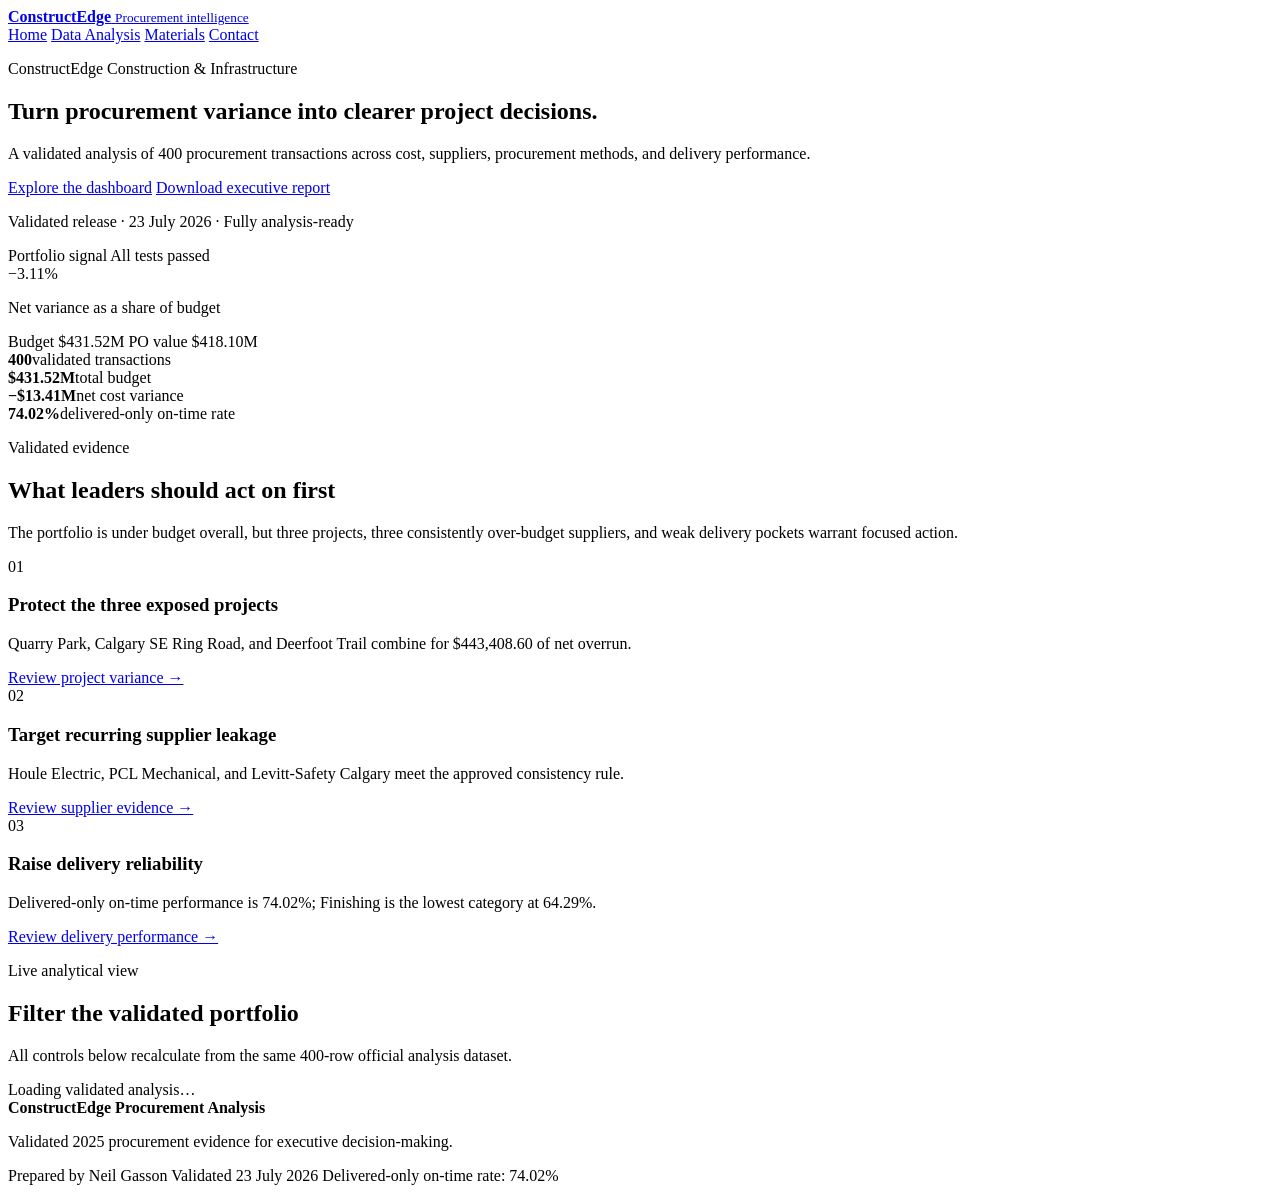
==== commit 1fc640b4: "Add files via upload" ====
--- a/index.html
+++ b/index.html
@@ -1,56 +1,145 @@
 <!doctype html>
 <html lang="en">
-<head>
-  <meta charset="utf-8">
-  <meta name="viewport" content="width=device-width,initial-scale=1">
-  <title>ConstructEdge Procurement Dashboard</title>
-  <style>
-    :root{--navy:#0b2746;--navy2:#173f68;--teal:#0f766e;--aqua:#dff5f1;--ink:#172533;--muted:#627281;--line:#d8e2ea;--paper:#fff;--canvas:#f4f7f9;--red:#c94e4e;--amber:#b77a1d}
-    *{box-sizing:border-box}html{scroll-behavior:smooth}body{margin:0;background:var(--canvas);color:var(--ink);font-family:Arial,Helvetica,sans-serif}button,select{font:inherit}button{cursor:pointer}.shell{max-width:1240px;margin:auto;padding-left:26px;padding-right:26px}
-    header{background:#fff;border-bottom:1px solid var(--line);position:sticky;top:0;z-index:5}.nav{height:72px;display:flex;align-items:center;justify-content:space-between}.brand{display:flex;align-items:center;gap:12px;color:var(--navy);font-weight:800}.mark{height:35px;width:38px;background:var(--navy);border-left:6px solid #21ad9b;display:grid;place-items:center;color:#fff;font-size:13px;transform:skew(-7deg)}.badge{color:var(--teal);font-size:11px;font-weight:800;letter-spacing:.08em;text-transform:uppercase}
-    .hero{background:linear-gradient(100deg,var(--navy),var(--navy2));color:#fff;padding:60px 0 68px}.hero-grid{display:grid;grid-template-columns:1.25fr .75fr;gap:70px;align-items:end}.hero h1{font-size:clamp(40px,6vw,65px);line-height:.98;letter-spacing:-.05em;margin:14px 0 24px}.hero p{color:#cedbe5;line-height:1.7;max-width:720px}.hero-card{border-left:5px solid #28bba7;background:#0a213b;padding:27px}.hero-card span{font-size:11px;color:#a9bdcc;text-transform:uppercase;letter-spacing:.08em}.hero-card strong{display:block;font-size:47px;margin:24px 0 4px}.hero-card small{color:#bfd0dc}
-    main{padding:42px 0 80px}.release{display:grid;grid-template-columns:repeat(4,1fr);background:#fff;border:1px solid var(--line);margin-top:-74px;position:relative;box-shadow:0 18px 45px rgba(11,39,70,.1)}.release div{padding:24px 27px}.release div+div{border-left:1px solid var(--line)}.release strong{display:block;color:var(--navy);font-size:26px;letter-spacing:-.04em}.release span{font-size:11px;color:var(--muted);font-weight:700}
-    .filter{background:var(--navy);color:#fff;padding:22px;margin-top:34px}.filter-top{display:flex;justify-content:space-between;align-items:center;margin-bottom:16px}.filter-top div{display:flex;flex-direction:column;gap:4px}.filter-top span{font-size:11px;color:#b9cad8}.filter-top button,.export{border:1px solid #57738e;background:transparent;color:#fff;border-radius:4px;padding:8px 11px;font-weight:800;font-size:11px}.filter-actions{display:flex;gap:8px}.filter-grid{display:grid;grid-template-columns:repeat(5,1fr);gap:12px}.filter label{display:flex;flex-direction:column;gap:6px;font-size:10px;color:#b9cad8;text-transform:uppercase;font-weight:800;letter-spacing:.05em}.filter select{background:#173e61;color:#fff;border:1px solid #54718c;border-radius:4px;padding:10px;min-width:0}
-    .kpis{display:grid;grid-template-columns:repeat(6,1fr);gap:12px;margin-top:14px}.kpi{background:#fff;border:1px solid var(--line);border-top:3px solid #9fb2c1;padding:18px;min-height:124px;display:flex;flex-direction:column}.kpi.good{border-top-color:var(--teal)}.kpi.alert{border-top-color:var(--red)}.kpi span{color:var(--muted);font-size:10px;font-weight:800;text-transform:uppercase}.kpi strong{color:var(--navy);font-size:24px;margin-top:17px;letter-spacing:-.04em}.kpi small{margin-top:auto;color:#7e8d99;font-size:9px}
-    .charts{display:grid;grid-template-columns:1.05fr .95fr;gap:18px;margin-top:18px}.card{background:#fff;border:1px solid var(--line);padding:24px;min-height:420px}.card-head{display:flex;align-items:start;justify-content:space-between;margin-bottom:25px}.card-head span{color:var(--teal);font-size:10px;font-weight:800;text-transform:uppercase;letter-spacing:.07em}.card h2{color:var(--navy);font-size:20px;margin:5px 0}.legend{font-size:10px;color:var(--muted)}.bars{display:flex;flex-direction:column;gap:12px}.bar{display:grid;grid-template-columns:minmax(120px,1.2fr) 1fr 62px;gap:10px;align-items:center}.bar>span{font-size:10px;font-weight:700;color:#3b4f60;line-height:1.2}.track{height:9px;background:#e8eef3}.track i{display:block;height:100%}.over{background:var(--red)}.under,.ontime{background:var(--teal)}.late{background:var(--amber)}.bar b{color:var(--navy);font-size:10px;text-align:right}.empty{color:var(--muted);font-size:13px;text-align:center;padding:60px 0}
-    .proof{margin-top:70px}.proof-head{display:flex;justify-content:space-between;align-items:end;gap:30px;margin-bottom:25px}.proof h2{color:var(--navy);font-size:38px;letter-spacing:-.04em;margin:8px 0}.proof-head p{max-width:560px;color:var(--muted);line-height:1.6}.tabs{display:flex;gap:7px;flex-wrap:wrap}.tabs button{border:1px solid var(--line);background:#fff;color:var(--navy);font-weight:800;padding:10px 15px;border-radius:4px}.tabs button.active{background:var(--navy);color:#fff;border-color:var(--navy)}.panel{display:none;background:#fff;border:1px solid var(--line);margin-top:12px;padding:26px}.panel.active{display:block}.panel h3{color:var(--navy);font-size:24px;margin:0 0 12px}.panel>p{color:var(--muted);font-size:12px;line-height:1.7}.table-wrap{overflow:auto;margin-top:18px}table{border-collapse:collapse;width:100%;font-size:11px}th{background:var(--navy);color:#fff;text-align:left;padding:10px}td{padding:10px;border-bottom:1px solid var(--line);color:#405467}tbody tr:nth-child(even) td{background:#f7fafb}.callout{background:var(--aqua);border-left:3px solid var(--teal);padding:13px 15px;color:#315b58!important}.recs{display:grid;grid-template-columns:repeat(3,1fr);gap:13px;margin-top:18px}.rec{border:1px solid var(--line);border-top:4px solid var(--teal);padding:20px}.rec small{color:var(--teal);font-weight:800;text-transform:uppercase}.rec h4{color:var(--navy);line-height:1.35}.rec p,.rec strong{font-size:11px;line-height:1.55;color:var(--muted)}.rec strong{display:block;color:var(--navy);margin-top:14px}
-    footer{background:#071c32;color:#fff;padding:38px 0}.footer{display:flex;justify-content:space-between}.footer span{color:#9db1c1;font-size:11px}
-    @media(max-width:1000px){.filter-grid{grid-template-columns:repeat(3,1fr)}.kpis{grid-template-columns:repeat(3,1fr)}.charts{grid-template-columns:1fr}}
-    @media(max-width:700px){.shell{padding-left:16px;padding-right:16px}.hero-grid{grid-template-columns:1fr;gap:35px}.release{grid-template-columns:repeat(2,1fr)}.release div:nth-child(3){border-left:0;border-top:1px solid var(--line)}.release div:nth-child(4){border-top:1px solid var(--line)}.filter-grid{grid-template-columns:1fr 1fr}.kpis{grid-template-columns:1fr 1fr}.proof-head{align-items:start;flex-direction:column}.recs{grid-template-columns:1fr}.footer{flex-direction:column;gap:12px}}
-    @media(max-width:450px){.release,.filter-grid,.kpis{grid-template-columns:1fr}.release div+div{border-left:0;border-top:1px solid var(--line)}.filter-top{align-items:start;gap:14px;flex-direction:column}.bar{grid-template-columns:1fr 60px}.bar .track{grid-column:1/-1;grid-row:2}.bar b{grid-column:2;grid-row:1}}
-  </style>
-</head>
-<body>
-  <header><div class="shell nav"><div class="brand"><span class="mark">CE</span><span>ConstructEdge Procurement</span></div><span class="badge">Validated analysis</span></div></header>
-  <section class="hero"><div class="shell hero-grid"><div><span class="badge" style="color:#70dccc">2025 procurement performance</span><h1>Cost, supplier, method, and delivery intelligence.</h1><p>Interactive evidence from the official 400-transaction analysis dataset. Filter the portfolio without changing the approved calculation rules.</p></div><div class="hero-card"><span>Portfolio signal</span><strong>−3.11%</strong><small>Net variance as a share of budget</small></div></div></section>
-  <main class="shell">
-    <section class="release" aria-label="Validated portfolio snapshot"><div><strong>400</strong><span>transactions</span></div><div><strong>$431.52M</strong><span>budget</span></div><div><strong>−$13.41M</strong><span>net cost variance</span></div><div><strong>74.02%</strong><span>delivered-only on-time rate</span></div></section>
-    <section class="filter"><div class="filter-top"><div><b>Portfolio filters</b><span id="shown">400 of 400 transactions shown</span></div><div class="filter-actions"><button id="reset">Reset all</button><button class="export" id="export">Export filtered CSV</button></div></div><div class="filter-grid" id="filters"></div></section>
-    <section class="kpis" id="kpis"></section>
-    <section class="charts"><article class="card"><div class="card-head"><div><span>Cost control</span><h2>Net variance by project</h2></div><div class="legend">Red = over · Teal = under</div></div><div class="bars" id="project-bars"></div></article><article class="card"><div class="card-head"><div><span>Delivery performance</span><h2>On-time rate by category</h2></div><div class="legend">Benchmark 74.02%</div></div><div class="bars" id="delivery-bars"></div></article></section>
-    <section class="proof"><div class="proof-head"><div><span class="badge">Required question proof</span><h2>Validated answers to Q1–Q5</h2></div><p>Supporting tables below use the complete official dataset. Q1–Q4 were recalculated with two independent methods and matched.</p></div><div class="tabs" id="tabs"></div><div id="panels"></div></section>
-  </main>
-  <footer><div class="shell footer"><b>ConstructEdge Procurement Analysis</b><span>Prepared by Neil Gasson · Validated 23 July 2026 · Fully analysis-ready</span></div></footer>
-  <script>
-    const DATA={"rows":[{"PO_Number":"PO-2025-0001","PO_Date":"2025-08-20T00:00:00","Month":"August","Project_Name":"Deerfoot Trail Widening - North","Region":"Rocky View County","Procurement_Officer":"James Okafor","Material_Category":"Civil Works","Item_Description":"Storm Drainage Pipe","Supplier_Name":"Graham Construction","Procurement_Method":"Emergency Procurement","Quantity":79,"Unit":"m\u00b3","Unit_Rate_CAD":176.32,"Budgeted_Rate_CAD":204.77,"PO_Value_CAD":13929.28,"Budget_Value_CAD":16176.83,"Cost_Variance_CAD":-2247.55,"Variance_%":-13.9,"Lead_Time_Days":16,"On_Time_Delivery":"Yes","Delivery_Status":"Delivered"},{"PO_Number":"PO-2025-0002","PO_Date":"2025-02-16T00:00:00","Month":"February","Project_Name":"Deerfoot Trail Widening - North","Region":"Calgary NE","Procurement_Officer":"James Okafor","Material_Category":"Finishing","Item_Description":"Exterior Cladding Panel","Supplier_Name":"Dryvit Systems Canada","Procurement_Method":"Emergency Procurement","Quantity":68,"Unit":"m\u00b2","Unit_Rate_CAD":66,"Budgeted_Rate_CAD":58.34,"PO_Value_CAD":4488,"Budget_Value_CAD":3967.12,"Cost_Variance_CAD":520.88,"Variance_%":13.1,"Lead_Time_Days":8,"On_Time_Delivery":"No","Delivery_Status":"Delivered"},{"PO_Number":"PO-2025-0003","PO_Date":"2025-11-04T00:00:00","Month":"November","Project_Name":"Bow River Crossing Overpass","Region":"Rocky View County","Procurement_Officer":"Sarah Bouchard","Material_Category":"MEP - Electrical","Item_Description":"Grounding System","Supplier_Name":"Houle Electric","Procurement_Method":"Tender \u2013 Open","Quantity":85,"Unit":"lot","Unit_Rate_CAD":46380.22,"Budgeted_Rate_CAD":41384.87,"PO_Value_CAD":3942318.7,"Budget_Value_CAD":3517713.95,"Cost_Variance_CAD":424604.75,"Variance_%":12.1,"Lead_Time_Days":39,"On_Time_Delivery":"Yes","Delivery_Status":"Pending"},{"PO_Number":"PO-2025-0004","PO_Date":"2025-02-12T00:00:00","Month":"February","Project_Name":"Quarry Park Mixed-Use Development","Region":"Calgary SE","Procurement_Officer":"Liam Kowalski","Material_Category":"MEP - Mechanical","Item_Description":"Insulated Pipework","Supplier_Name":"PCL Mechanical","Procurement_Method":"LPO \u2013 Direct Award","Quantity":14,"Unit":"lot","Unit_Rate_CAD":57590.66,"Budgeted_Rate_CAD":58290.5,"PO_Value_CAD":806269.24,"Budget_Value_CAD":816067,"Cost_Variance_CAD":-9797.76,"Variance_%":-1.2,"Lead_Time_Days":41,"On_Time_Delivery":"Yes","Delivery_Status":"Delivered"},{"PO_Number":"PO-2025-0005","PO_Date":"2025-01-01T00:00:00","Month":"January","Project_Name":"Foothills Medical Centre Expansion","Region":"Calgary SW","Procurement_Officer":"Derek McLean","Material_Category":"Concrete & Structural","Item_Description":"Structural Formwork","Supplier_Name":"Evraz Steel Calgary","Procurement_Method":"Standing Offer Agreement","Quantity":81,"Unit":"m\u00b3","Unit_Rate_CAD":244.33,"Budgeted_Rate_CAD":228.55,"PO_Value_CAD":19790.73,"Budget_Value_CAD":18512.55,"Cost_Variance_CAD":1278.18,"Variance_%":6.9,"Lead_Time_Days":38,"On_Time_Delivery":"Yes","Delivery_Status":"Delivered"},{"PO_Number":"PO-2025-0006","PO_Date":"2025-06-20T00:00:00","Month":"June","Project_Name":"Bow River Crossing Overpass","Region":"Rocky View County","Procurement_Officer":"Priya Sharma","Material_Category":"Concrete & Structural","Item_Description":"Precast Deck Panels","Supplier_Name":"Inland Concrete","Procurement_Method":"LPO \u2013 Direct Award","Quantity":103,"Unit":"m\u00b3","Unit_Rate_CAD":238.15,"Budgeted_Rate_CAD":248.87,"PO_Value_CAD":24529.45,"Budget_Value_CAD":25633.61,"Cost_Variance_CAD":-1104.16,"Variance_%":-4.3,"Lead_Time_Days":75,"On_Time_Delivery":"No","Delivery_Status":"Pending"},{"PO_Number":"PO-2025-0007","PO_Date":"2025-04-08T00:00:00","Month":"April","Project_Name":"Saddledome Arena Retrofit","Region":"Rocky View County","Procurement_Officer":"Derek McLean","Material_Category":"Safety & Temp Works","Item_Description":"PPE Bulk Supply","Supplier_Name":"BrandSafway Canada","Procurement_Method":"Standing Offer Agreement","Quantity":1,"Unit":"lot","Unit_Rate_CAD":19810,"Budgeted_Rate_CAD":19067.56,"PO_Value_CAD":19810,"Budget_Value_CAD":19067.56,"Cost_Variance_CAD":742.44,"Variance_%":3.9,"Lead_Time_Days":79,"On_Time_Delivery":"Yes","Delivery_Status":"Delivered"},{"PO_Number":"PO-2025-0008","PO_Date":"2025-04-18T00:00:00","Month":"April","Project_Name":"Saddledome Arena Retrofit","Region":"Rocky View County","Procurement_Officer":"Liam Kowalski","Material_Category":"Finishing","Item_Description":"Waterproofing Membrane","Supplier_Name":"Centura Tile Calgary","Procurement_Method":"3-Quote Comparison","Quantity":34,"Unit":"m\u00b2","Unit_Rate_CAD":145.3,"Budgeted_Rate_CAD":125.49,"PO_Value_CAD":4940.2,"Budget_Value_CAD":4266.66,"Cost_Variance_CAD":673.54,"Variance_%":15.8,"Lead_Time_Days":82,"On_Time_Delivery":"Yes","Delivery_Status":"Delivered"},{"PO_Number":"PO-2025-0009","PO_Date":"2025-07-17T00:00:00","Month":"July","Project_Name":"Calgary SE Ring Road Extension","Region":"Calgary NE","Procurement_Officer":"Liam Kowalski","Material_Category":"Concrete & Structural","Item_Description":"Precast Deck Panels","Supplier_Name":"Inland Concrete","Procurement_Method":"Emergency Procurement","Quantity":80,"Unit":"m\u00b3","Unit_Rate_CAD":383.28,"Budgeted_Rate_CAD":395.63,"PO_Value_CAD":30662.4,"Budget_Value_CAD":31650.4,"Cost_Variance_CAD":-988,"Variance_%":-3.1,"Lead_Time_Days":79,"On_Time_Delivery":"Yes","Delivery_Status":"Pending"},{"PO_Number":"PO-2025-0010","PO_Date":"2025-03-11T00:00:00","Month":"March","Project_Name":"University District Residential Phase 3","Region":"Calgary SW","Procurement_Officer":"Sarah Bouchard","Material_Category":"Safety & Temp Works","Item_Description":"Scaffolding System","Supplier_Name":"Levitt-Safety Calgary","Procurement_Method":"Emergency Procurement","Quantity":25,"Unit":"lot","Unit_Rate_CAD":5665.42,"Budgeted_Rate_CAD":5213.44,"PO_Value_CAD":141635.5,"Budget_Value_CAD":130336,"Cost_Variance_CAD":11299.5,"Variance_%":8.7,"Lead_Time_Days":84,"On_Time_Delivery":"Yes","Delivery_Status":"Delivered"},{"PO_Number":"PO-2025-0011","PO_Date":"2025-07-18T00:00:00","Month":"July","Project_Name":"Stampede Park Infrastructure Upgrade","Region":"Calgary NE","Procurement_Officer":"Priya Sharma","Material_Category":"Civil Works","Item_Description":"Bulk Excavation","Supplier_Name":"Ledcor Civil Alberta","Procurement_Method":"LPO \u2013 Direct Award","Quantity":33,"Unit":"m\u00b3","Unit_Rate_CAD":185.65,"Budgeted_Rate_CAD":176.48,"PO_Value_CAD":6126.45,"Budget_Value_CAD":5823.84,"Cost_Variance_CAD":302.61,"Variance_%":5.2,"Lead_Time_Days":54,"On_Time_Delivery":"No","Delivery_Status":"Pending"},{"PO_Number":"PO-2025-0012","PO_Date":"2025-09-09T00:00:00","Month":"September","Project_Name":"Quarry Park Mixed-Use Development","Region":"Calgary SW","Procurement_Officer":"Sarah Bouchard","Material_Category":"Safety & Temp Works","Item_Description":"Site Hoarding & Fencing","Supplier_Name":"Safway Alberta","Procurement_Method":"Standing Offer Agreement","Quantity":110,"Unit":"lot","Unit_Rate_CAD":11583.9,"Budgeted_Rate_CAD":12673.14,"PO_Value_CAD":1274229,"Budget_Value_CAD":1394045.4,"Cost_Variance_CAD":-119816.4,"Variance_%":-8.6,"Lead_Time_Days":13,"On_Time_Delivery":"Yes","Delivery_Status":"Delivered"},{"PO_Number":"PO-2025-0013","PO_Date":"2025-01-09T00:00:00","Month":"January","Project_Name":"Calgary SE Ring Road Extension","Region":"Calgary SE","Procurement_Officer":"Liam Kowalski","Material_Category":"Civil Works","Item_Description":"Curb & Gutter Concrete","Supplier_Name":"Graham Construction","Procurement_Method":"LPO \u2013 Direct Award","Quantity":48,"Unit":"m\u00b3","Unit_Rate_CAD":99.94,"Budgeted_Rate_CAD":106.11,"PO_Value_CAD":4797.12,"Budget_Value_CAD":5093.28,"Cost_Variance_CAD":-296.16,"Variance_%":-5.8,"Lead_Time_Days":20,"On_Time_Delivery":"No","Delivery_Status":"Delivered"},{"PO_Number":"PO-2025-0014","PO_Date":"2025-08-19T00:00:00","Month":"August","Project_Name":"Rocky View Industrial Logistics Hub","Region":"Calgary SW","Procurement_Officer":"Aisha Nkosi","Material_Category":"Finishing","Item_Description":"Ceramic Floor Tile","Supplier_Name":"Centura Tile Calgary","Procurement_Method":"Tender \u2013 Open","Quantity":5,"Unit":"m\u00b2","Unit_Rate_CAD":340.39,"Budgeted_Rate_CAD":295.49,"PO_Value_CAD":1701.95,"Budget_Value_CAD":1477.45,"Cost_Variance_CAD":224.5,"Variance_%":15.2,"Lead_Time_Days":85,"On_Time_Delivery":"No","Delivery_Status":"Delivered"},{"PO_Number":"PO-2025-0015","PO_Date":"2025-06-09T00:00:00","Month":"June","Project_Name":"Rocky View Industrial Logistics Hub","Region":"Calgary SW","Procurement_Officer":"Linda Tran","Material_Category":"Concrete & Structural","Item_Description":"Ready-Mix Concrete","Supplier_Name":"Evraz Steel Calgary","Procurement_Method":"LPO \u2013 Direct Award","Quantity":95,"Unit":"m\u00b3","Unit_Rate_CAD":633.09,"Budgeted_Rate_CAD":721.8,"PO_Value_CAD":60143.55,"Budget_Value_CAD":68571,"Cost_Variance_CAD":-8427.45,"Variance_%":-12.3,"Lead_Time_Days":20,"On_Time_Delivery":"Yes","Delivery_Status":"Delivered"},{"PO_Number":"PO-2025-0016","PO_Date":"2025-06-30T00:00:00","Month":"June","Project_Name":"Calgary SE Ring Road Extension","Region":"Rocky View County","Procurement_Officer":"Aisha Nkosi","Material_Category":"Concrete & Structural","Item_Description":"Structural Formwork","Supplier_Name":"Lafarge Canada - Calgary","Procurement_Method":"Emergency Procurement","Quantity":85,"Unit":"m\u00b3","Unit_Rate_CAD":216.83,"Budgeted_Rate_CAD":217.98,"PO_Value_CAD":18430.55,"Budget_Value_CAD":18528.3,"Cost_Variance_CAD":-97.75,"Variance_%":-0.5,"Lead_Time_Days":78,"On_Time_Delivery":"No","Delivery_Status":"Delivered"},{"PO_Number":"PO-2025-0017","PO_Date":"2025-02-11T00:00:00","Month":"February","Project_Name":"Calgary SE Ring Road Extension","Region":"Calgary NE","Procurement_Officer":"Derek McLean","Material_Category":"MEP - Electrical","Item_Description":"Grounding System","Supplier_Name":"Stuart Olson Electrical","Procurement_Method":"Emergency Procurement","Quantity":60,"Unit":"lot","Unit_Rate_CAD":42716.31,"Budgeted_Rate_CAD":50344.61,"PO_Value_CAD":2562978.6,"Budget_Value_CAD":3020676.6,"Cost_Variance_CAD":-457698,"Variance_%":-15.2,"Lead_Time_Days":14,"On_Time_Delivery":"Yes","Delivery_Status":"Pending"},{"PO_Number":"PO-2025-0018","PO_Date":"2025-01-16T00:00:00","Month":"January","Project_Name":"Quarry Park Mixed-Use Development","Region":"Calgary NE","Procurement_Officer":"Priya Sharma","Material_Category":"Civil Works","Item_Description":"Bulk Excavation","Supplier_Name":"Graham Construction","Procurement_Method":"Standing Offer Agreement","Quantity":85,"Unit":"m\u00b3","Unit_Rate_CAD":253.89,"Budgeted_Rate_CAD":307.15,"PO_Value_CAD":21580.65,"Budget_Value_CAD":26107.75,"Cost_Variance_CAD":-4527.1,"Variance_%":-17.3,"Lead_Time_Days":36,"On_Time_Delivery":"Yes","Delivery_Status":"Delivered"},{"PO_Number":"PO-2025-0019","PO_Date":"2025-06-04T00:00:00","Month":"June","Project_Name":"Saddledome Arena Retrofit","Region":"Calgary SW","Procurement_Officer":"Aisha Nkosi","Material_Category":"Finishing","Item_Description":"Drywall & Framing","Supplier_Name":"Tremco Roofing","Procurement_Method":"Standing Offer Agreement","Quantity":42,"Unit":"m\u00b2","Unit_Rate_CAD":416.69,"Budgeted_Rate_CAD":422.44,"PO_Value_CAD":17500.98,"Budget_Value_CAD":17742.48,"Cost_Variance_CAD":-241.5,"Variance_%":-1.4,"Lead_Time_Days":36,"On_Time_Delivery":"No","Delivery_Status":"Partially Delivered"},{"PO_Number":"PO-2025-0020","PO_Date":"2025-04-13T00:00:00","Month":"April","Project_Name":"Foothills Medical Centre Expansion","Region":"Rocky View County","Procurement_Officer":"Sarah Bouchard","Material_Category":"MEP - Mechanical","Item_Description":"Insulated Pipework","Supplier_Name":"PCL Mechanical","Procurement_Method":"3-Quote Comparison","Quantity":45,"Unit":"lot","Unit_Rate_CAD":17946.13,"Budgeted_Rate_CAD":21142.27,"PO_Value_CAD":807575.85,"Budget_Value_CAD":951402.15,"Cost_Variance_CAD":-143826.3,"Variance_%":-15.1,"Lead_Time_Days":9,"On_Time_Delivery":"Yes","Delivery_Status":"Delivered"},{"PO_Number":"PO-2025-0021","PO_Date":"2025-03-28T00:00:00","Month":"March","Project_Name":"Calgary SE Ring Road Extension","Region":"Rocky View County","Procurement_Officer":"Derek McLean","Material_Category":"Civil Works","Item_Description":"Road Base Aggregate","Supplier_Name":"Graham Construction","Procurement_Method":"Standing Offer Agreement","Quantity":64,"Unit":"m\u00b3","Unit_Rate_CAD":214.56,"Budgeted_Rate_CAD":239.32,"PO_Value_CAD":13731.84,"Budget_Value_CAD":15316.48,"Cost_Variance_CAD":-1584.64,"Variance_%":-10.3,"Lead_Time_Days":83,"On_Time_Delivery":"Yes","Delivery_Status":"Delivered"},{"PO_Number":"PO-2025-0022","PO_Date":"2025-01-17T00:00:00","Month":"January","Project_Name":"Quarry Park Mixed-Use Development","Region":"Calgary NE","Procurement_Officer":"Mohammed Siddiqui","Material_Category":"Safety & Temp Works","Item_Description":"Fall Protection Netting","Supplier_Name":"Levitt-Safety Calgary","Procurement_Method":"Emergency Procurement","Quantity":18,"Unit":"lot","Unit_Rate_CAD":1265.08,"Budgeted_Rate_CAD":1282.76,"PO_Value_CAD":22771.44,"Budget_Value_CAD":23089.68,"Cost_Variance_CAD":-318.24,"Variance_%":-1.4,"Lead_Time_Days":28,"On_Time_Delivery":"No","Delivery_Status":"Delivered"},{"PO_Number":"PO-2025-0023","PO_Date":"2025-05-02T00:00:00","Month":"May","Project_Name":"Saddledome Arena Retrofit","Region":"Calgary NE","Procurement_Officer":"Priya Sharma","Material_Category":"Safety & Temp Works","Item_Description":"Site Hoarding & Fencing","Supplier_Name":"Sunbelt Rentals Canada","Procurement_Method":"Emergency Procurement","Quantity":104,"Unit":"lot","Unit_Rate_CAD":13411.32,"Budgeted_Rate_CAD":13412.66,"PO_Value_CAD":1394777.28,"Budget_Value_CAD":1394916.64,"Cost_Variance_CAD":-139.36,"Variance_%":0,"Lead_Time_Days":13,"On_Time_Delivery":"Yes","Delivery_Status":"Delivered"},{"PO_Number":"PO-2025-0024","PO_Date":"2025-09-01T00:00:00","Month":"September","Project_Name":"Quarry Park Mixed-Use Development","Region":"Calgary SW","Procurement_Officer":"Liam Kowalski","Material_Category":"Safety & Temp Works","Item_Description":"Site Hoarding & Fencing","Supplier_Name":"Sunbelt Rentals Canada","Procurement_Method":"3-Quote Comparison","Quantity":100,"Unit":"lot","Unit_Rate_CAD":5225.32,"Budgeted_Rate_CAD":5180.28,"PO_Value_CAD":522532,"Budget_Value_CAD":518028,"Cost_Variance_CAD":4504,"Variance_%":0.9,"Lead_Time_Days":70,"On_Time_Delivery":"Yes","Delivery_Status":"Delivered"},{"PO_Number":"PO-2025-0025","PO_Date":"2025-07-21T00:00:00","Month":"July","Project_Name":"Foothills Medical Centre Expansion","Region":"Calgary NE","Procurement_Officer":"Aisha Nkosi","Material_Category":"Civil Works","Item_Description":"Curb & Gutter Concrete","Supplier_Name":"Graham Construction","Procurement_Method":"Standing Offer Agreement","Quantity":114,"Unit":"m\u00b3","Unit_Rate_CAD":105.2,"Budgeted_Rate_CAD":126.85,"PO_Value_CAD":11992.8,"Budget_Value_CAD":14460.9,"Cost_Variance_CAD":-2468.1,"Variance_%":-17.1,"Lead_Time_Days":52,"On_Time_Delivery":"Yes","Delivery_Status":"Cancelled"},{"PO_Number":"PO-2025-0026","PO_Date":"2025-09-15T00:00:00","Month":"September","Project_Name":"Rocky View Industrial Logistics Hub","Region":"Rocky View County","Procurement_Officer":"Priya Sharma","Material_Category":"MEP - Electrical","Item_Description":"LV Switchgear Panel","Supplier_Name":"Schneider Electric Canada","Procurement_Method":"3-Quote Comparison","Quantity":50,"Unit":"lot","Unit_Rate_CAD":23927.85,"Budgeted_Rate_CAD":29493.17,"PO_Value_CAD":1196392.5,"Budget_Value_CAD":1474658.5,"Cost_Variance_CAD":-278266,"Variance_%":-18.9,"Lead_Time_Days":43,"On_Time_Delivery":"Yes","Delivery_Status":"Delivered"},{"PO_Number":"PO-2025-0027","PO_Date":"2025-05-15T00:00:00","Month":"May","Project_Name":"Bow River Crossing Overpass","Region":"Calgary SE","Procurement_Officer":"Aisha Nkosi","Material_Category":"Finishing","Item_Description":"Ceramic Floor Tile","Supplier_Name":"Centura Tile Calgary","Procurement_Method":"Tender \u2013 Open","Quantity":99,"Unit":"m\u00b2","Unit_Rate_CAD":280.12,"Budgeted_Rate_CAD":270.2,"PO_Value_CAD":27731.88,"Budget_Value_CAD":26749.8,"Cost_Variance_CAD":982.08,"Variance_%":3.7,"Lead_Time_Days":7,"On_Time_Delivery":"No","Delivery_Status":"Delivered"},{"PO_Number":"PO-2025-0028","PO_Date":"2025-08-08T00:00:00","Month":"August","Project_Name":"Bow River Crossing Overpass","Region":"Calgary SW","Procurement_Officer":"Aisha Nkosi","Material_Category":"Finishing","Item_Description":"Acoustic Ceiling Grid","Supplier_Name":"Armstrong World Industries","Procurement_Method":"3-Quote Comparison","Quantity":116,"Unit":"m\u00b2","Unit_Rate_CAD":459.93,"Budgeted_Rate_CAD":522,"PO_Value_CAD":53351.88,"Budget_Value_CAD":60552,"Cost_Variance_CAD":-7200.12,"Variance_%":-11.9,"Lead_Time_Days":60,"On_Time_Delivery":"Yes","Delivery_Status":"Partially Delivered"},{"PO_Number":"PO-2025-0029","PO_Date":"2025-10-24T00:00:00","Month":"October","Project_Name":"Calgary SE Ring Road Extension","Region":"Calgary SW","Procurement_Officer":"James Okafor","Material_Category":"Civil Works","Item_Description":"Storm Drainage Pipe","Supplier_Name":"Kiewit Infrastructure","Procurement_Method":"Emergency Procurement","Quantity":117,"Unit":"m\u00b3","Unit_Rate_CAD":186.12,"Budgeted_Rate_CAD":199.67,"PO_Value_CAD":21776.04,"Budget_Value_CAD":23361.39,"Cost_Variance_CAD":-1585.35,"Variance_%":-6.8,"Lead_Time_Days":43,"On_Time_Delivery":"Yes","Delivery_Status":"Pending"},{"PO_Number":"PO-2025-0030","PO_Date":"2025-04-17T00:00:00","Month":"April","Project_Name":"Quarry Park Mixed-Use Development","Region":"Calgary SW","Procurement_Officer":"Aisha Nkosi","Material_Category":"Finishing","Item_Description":"Waterproofing Membrane","Supplier_Name":"Tremco Roofing","Procurement_Method":"3-Quote Comparison","Quantity":15,"Unit":"m\u00b2","Unit_Rate_CAD":224.43,"Budgeted_Rate_CAD":235.92,"PO_Value_CAD":3366.45,"Budget_Value_CAD":3538.8,"Cost_Variance_CAD":-172.35,"Variance_%":-4.9,"Lead_Time_Days":81,"On_Time_Delivery":"Yes","Delivery_Status":"Pending"},{"PO_Number":"PO-2025-0031","PO_Date":"2025-01-23T00:00:00","Month":"January","Project_Name":"Deerfoot Trail Widening - North","Region":"Rocky View County","Procurement_Officer":"Aisha Nkosi","Material_Category":"Finishing","Item_Description":"Waterproofing Membrane","Supplier_Name":"Centura Tile Calgary","Procurement_Method":"LPO \u2013 Direct Award","Quantity":9,"Unit":"m\u00b2","Unit_Rate_CAD":336.39,"Budgeted_Rate_CAD":408.28,"PO_Value_CAD":3027.51,"Budget_Value_CAD":3674.52,"Cost_Variance_CAD":-647.01,"Variance_%":-17.6,"Lead_Time_Days":62,"On_Time_Delivery":"Yes","Delivery_Status":"Partially Delivered"},{"PO_Number":"PO-2025-0032","PO_Date":"2025-05-18T00:00:00","Month":"May","Project_Name":"Foothills Medical Centre Expansion","Region":"Rocky View County","Procurement_Officer":"Derek McLean","Material_Category":"Civil Works","Item_Description":"Granular Backfill","Supplier_Name":"Kiewit Infrastructure","Procurement_Method":"Standing Offer Agreement","Quantity":14,"Unit":"m\u00b3","Unit_Rate_CAD":188.87,"Budgeted_Rate_CAD":176.17,"PO_Value_CAD":2644.18,"Budget_Value_CAD":2466.38,"Cost_Variance_CAD":177.8,"Variance_%":7.2,"Lead_Time_Days":83,"On_Time_Delivery":"No","Delivery_Status":"Delivered"},{"PO_Number":"PO-2025-0033","PO_Date":"2025-03-08T00:00:00","Month":"March","Project_Name":"Bow River Crossing Overpass","Region":"Calgary NE","Procurement_Officer":"Liam Kowalski","Material_Category":"MEP - Mechanical","Item_Description":"Boiler System","Supplier_Name":"Ainsworth Inc.","Procurement_Method":"Tender \u2013 Open","Quantity":46,"Unit":"lot","Unit_Rate_CAD":35292.61,"Budgeted_Rate_CAD":33630.23,"PO_Value_CAD":1623460.06,"Budget_Value_CAD":1546990.58,"Cost_Variance_CAD":76469.48,"Variance_%":4.9,"Lead_Time_Days":67,"On_Time_Delivery":"No","Delivery_Status":"Cancelled"},{"PO_Number":"PO-2025-0034","PO_Date":"2025-10-26T00:00:00","Month":"October","Project_Name":"Calgary SE Ring Road Extension","Region":"Calgary SE","Procurement_Officer":"Liam Kowalski","Material_Category":"Safety & Temp Works","Item_Description":"Scaffolding System","Supplier_Name":"Sunbelt Rentals Canada","Procurement_Method":"Standing Offer Agreement","Quantity":106,"Unit":"lot","Unit_Rate_CAD":12990.43,"Budgeted_Rate_CAD":13784.82,"PO_Value_CAD":1376985.58,"Budget_Value_CAD":1461190.92,"Cost_Variance_CAD":-84205.34,"Variance_%":-5.8,"Lead_Time_Days":24,"On_Time_Delivery":"Yes","Delivery_Status":"Cancelled"},{"PO_Number":"PO-2025-0035","PO_Date":"2025-10-01T00:00:00","Month":"October","Project_Name":"Foothills Medical Centre Expansion","Region":"Calgary SW","Procurement_Officer":"Sarah Bouchard","Material_Category":"Finishing","Item_Description":"Waterproofing Membrane","Supplier_Name":"Armstrong World Industries","Procurement_Method":"Tender \u2013 Open","Quantity":41,"Unit":"m\u00b2","Unit_Rate_CAD":421.07,"Budgeted_Rate_CAD":458.62,"PO_Value_CAD":17263.87,"Budget_Value_CAD":18803.42,"Cost_Variance_CAD":-1539.55,"Variance_%":-8.2,"Lead_Time_Days":28,"On_Time_Delivery":"No","Delivery_Status":"Delivered"},{"PO_Number":"PO-2025-0036","PO_Date":"2025-02-19T00:00:00","Month":"February","Project_Name":"Saddledome Arena Retrofit","Region":"Calgary SW","Procurement_Officer":"Derek McLean","Material_Category":"MEP - Mechanical","Item_Description":"HVAC Rooftop Unit","Supplier_Name":"PCL Mechanical","Procurement_Method":"LPO \u2013 Direct Award","Quantity":54,"Unit":"lot","Unit_Rate_CAD":45718.74,"Budgeted_Rate_CAD":48756.53,"PO_Value_CAD":2468811.96,"Budget_Value_CAD":2632852.62,"Cost_Variance_CAD":-164040.66,"Variance_%":-6.2,"Lead_Time_Days":20,"On_Time_Delivery":"No","Delivery_Status":"Cancelled"},{"PO_Number":"PO-2025-0037","PO_Date":"2025-01-10T00:00:00","Month":"January","Project_Name":"Calgary SE Ring Road Extension","Region":"Calgary SW","Procurement_Officer":"Priya Sharma","Material_Category":"Finishing","Item_Description":"Acoustic Ceiling Grid","Supplier_Name":"Tremco Roofing","Procurement_Method":"Emergency Procurement","Quantity":44,"Unit":"m\u00b2","Unit_Rate_CAD":313.86,"Budgeted_Rate_CAD":329.89,"PO_Value_CAD":13809.84,"Budget_Value_CAD":14515.16,"Cost_Variance_CAD":-705.32,"Variance_%":-4.9,"Lead_Time_Days":28,"On_Time_Delivery":"Yes","Delivery_Status":"Partially Delivered"},{"PO_Number":"PO-2025-0038","PO_Date":"2025-02-24T00:00:00","Month":"February","Project_Name":"Bow River Crossing Overpass","Region":"Calgary NE","Procurement_Officer":"James Okafor","Material_Category":"Finishing","Item_Description":"Waterproofing Membrane","Supplier_Name":"Dryvit Systems Canada","Procurement_Method":"3-Quote Comparison","Quantity":27,"Unit":"m\u00b2","Unit_Rate_CAD":133.81,"Budgeted_Rate_CAD":123.85,"PO_Value_CAD":3612.87,"Budget_Value_CAD":3343.95,"Cost_Variance_CAD":268.92,"Variance_%":8,"Lead_Time_Days":24,"On_Time_Delivery":"Yes","Delivery_Status":"Cancelled"},{"PO_Number":"PO-2025-0039","PO_Date":"2025-02-18T00:00:00","Month":"February","Project_Name":"Springbank Off-Stream Reservoir","Region":"Calgary NE","Procurement_Officer":"Priya Sharma","Material_Category":"MEP - Mechanical","Item_Description":"Heat Pump Assembly","Supplier_Name":"Johnson Controls Alberta","Procurement_Method":"Tender \u2013 Open","Quantity":55,"Unit":"lot","Unit_Rate_CAD":41656.8,"Budgeted_Rate_CAD":43981.63,"PO_Value_CAD":2291124,"Budget_Value_CAD":2418989.65,"Cost_Variance_CAD":-127865.65,"Variance_%":-5.3,"Lead_Time_Days":59,"On_Time_Delivery":"No","Delivery_Status":"Delivered"},{"PO_Number":"PO-2025-0040","PO_Date":"2025-01-07T00:00:00","Month":"January","Project_Name":"Bow River Crossing Overpass","Region":"Calgary SW","Procurement_Officer":"Linda Tran","Material_Category":"MEP - Mechanical","Item_Description":"Heat Pump Assembly","Supplier_Name":"Stantec MEP","Procurement_Method":"Tender \u2013 Open","Quantity":25,"Unit":"lot","Unit_Rate_CAD":42990.44,"Budgeted_Rate_CAD":46853.19,"PO_Value_CAD":1074761,"Budget_Value_CAD":1171329.75,"Cost_Variance_CAD":-96568.75,"Variance_%":-8.2,"Lead_Time_Days":16,"On_Time_Delivery":"Yes","Delivery_Status":"Delivered"},{"PO_Number":"PO-2025-0041","PO_Date":"2025-06-15T00:00:00","Month":"June","Project_Name":"Calgary SE Ring Road Extension","Region":"Rocky View County","Procurement_Officer":"Linda Tran","Material_Category":"Finishing","Item_Description":"Waterproofing Membrane","Supplier_Name":"Armstrong World Industries","Procurement_Method":"Tender \u2013 Open","Quantity":15,"Unit":"m\u00b2","Unit_Rate_CAD":171.81,"Budgeted_Rate_CAD":196.36,"PO_Value_CAD":2577.15,"Budget_Value_CAD":2945.4,"Cost_Variance_CAD":-368.25,"Variance_%":-12.5,"Lead_Time_Days":24,"On_Time_Delivery":"Yes","Delivery_Status":"Partially Delivered"},{"PO_Number":"PO-2025-0042","PO_Date":"2025-03-10T00:00:00","Month":"March","Project_Name":"Rocky View Industrial Logistics Hub","Region":"Calgary SE","Procurement_Officer":"Sarah Bouchard","Material_Category":"Civil Works","Item_Description":"Granular Backfill","Supplier_Name":"EllisDon Civil","Procurement_Method":"3-Quote Comparison","Quantity":44,"Unit":"m\u00b3","Unit_Rate_CAD":72.99,"Budgeted_Rate_CAD":71.14,"PO_Value_CAD":3211.56,"Budget_Value_CAD":3130.16,"Cost_Variance_CAD":81.4,"Variance_%":2.6,"Lead_Time_Days":16,"On_Time_Delivery":"No","Delivery_Status":"Delivered"},{"PO_Number":"PO-2025-0043","PO_Date":"2025-11-24T00:00:00","Month":"November","Project_Name":"Springbank Off-Stream Reservoir","Region":"Calgary NE","Procurement_Officer":"Linda Tran","Material_Category":"MEP - Mechanical","Item_Description":"Air Handling Unit","Supplier_Name":"PCL Mechanical","Procurement_Method":"3-Quote Comparison","Quantity":73,"Unit":"lot","Unit_Rate_CAD":66527.91,"Budgeted_Rate_CAD":61814.1,"PO_Value_CAD":4856537.43,"Budget_Value_CAD":4512429.3,"Cost_Variance_CAD":344108.13,"Variance_%":7.6,"Lead_Time_Days":13,"On_Time_Delivery":"Yes","Delivery_Status":"Partially Delivered"},{"PO_Number":"PO-2025-0044","PO_Date":"2025-11-25T00:00:00","Month":"November","Project_Name":"Foothills Medical Centre Expansion","Region":"Calgary NE","Procurement_Officer":"Priya Sharma","Material_Category":"Civil Works","Item_Description":"Storm Drainage Pipe","Supplier_Name":"Ledcor Civil Alberta","Procurement_Method":"Emergency Procurement","Quantity":31,"Unit":"m\u00b3","Unit_Rate_CAD":82.55,"Budgeted_Rate_CAD":79.04,"PO_Value_CAD":2559.05,"Budget_Value_CAD":2450.24,"Cost_Variance_CAD":108.81,"Variance_%":4.4,"Lead_Time_Days":55,"On_Time_Delivery":"Yes","Delivery_Status":"Delivered"},{"PO_Number":"PO-2025-0045","PO_Date":"2025-11-28T00:00:00","Month":"November","Project_Name":"University District Residential Phase 3","Region":"Calgary NE","Procurement_Officer":"Mohammed Siddiqui","Material_Category":"Concrete & Structural","Item_Description":"Rebar Steel","Supplier_Name":"Alberta Precast","Procurement_Method":"Tender \u2013 Open","Quantity":66,"Unit":"m\u00b3","Unit_Rate_CAD":468.53,"Budgeted_Rate_CAD":476.95,"PO_Value_CAD":30922.98,"Budget_Value_CAD":31478.7,"Cost_Variance_CAD":-555.72,"Variance_%":-1.8,"Lead_Time_Days":70,"On_Time_Delivery":"Yes","Delivery_Status":"Delivered"},{"PO_Number":"PO-2025-0046","PO_Date":"2025-11-23T00:00:00","Month":"November","Project_Name":"Stampede Park Infrastructure Upgrade","Region":"Calgary NE","Procurement_Officer":"Derek McLean","Material_Category":"Finishing","Item_Description":"Waterproofing Membrane","Supplier_Name":"Centura Tile Calgary","Procurement_Method":"3-Quote Comparison","Quantity":22,"Unit":"m\u00b2","Unit_Rate_CAD":214.36,"Budgeted_Rate_CAD":254.05,"PO_Value_CAD":4715.92,"Budget_Value_CAD":5589.1,"Cost_Variance_CAD":-873.18,"Variance_%":-15.6,"Lead_Time_Days":73,"On_Time_Delivery":"Yes","Delivery_Status":"Delivered"},{"PO_Number":"PO-2025-0047","PO_Date":"2025-08-08T00:00:00","Month":"August","Project_Name":"Stampede Park Infrastructure Upgrade","Region":"Rocky View County","Procurement_Officer":"Mohammed Siddiqui","Material_Category":"MEP - Electrical","Item_Description":"Standby Generator","Supplier_Name":"Flint Energy Services","Procurement_Method":"Tender \u2013 Open","Quantity":62,"Unit":"lot","Unit_Rate_CAD":49051.58,"Budgeted_Rate_CAD":54395.38,"PO_Value_CAD":3041197.96,"Budget_Value_CAD":3372513.56,"Cost_Variance_CAD":-331315.6,"Variance_%":-9.8,"Lead_Time_Days":75,"On_Time_Delivery":"Yes","Delivery_Status":"Cancelled"},{"PO_Number":"PO-2025-0048","PO_Date":"2025-06-01T00:00:00","Month":"June","Project_Name":"Bow River Crossing Overpass","Region":"Calgary NE","Procurement_Officer":"James Okafor","Material_Category":"MEP - Mechanical","Item_Description":"Insulated Pipework","Supplier_Name":"Johnson Controls Alberta","Procurement_Method":"Standing Offer Agreement","Quantity":50,"Unit":"lot","Unit_Rate_CAD":75304.62,"Budgeted_Rate_CAD":66272.64,"PO_Value_CAD":3765231,"Budget_Value_CAD":3313632,"Cost_Variance_CAD":451599,"Variance_%":13.6,"Lead_Time_Days":44,"On_Time_Delivery":"Yes","Delivery_Status":"Delivered"},{"PO_Number":"PO-2025-0049","PO_Date":"2025-10-25T00:00:00","Month":"October","Project_Name":"Rocky View Industrial Logistics Hub","Region":"Calgary NE","Procurement_Officer":"Mohammed Siddiqui","Material_Category":"MEP - Mechanical","Item_Description":"Heat Pump Assembly","Supplier_Name":"Stantec MEP","Procurement_Method":"3-Quote Comparison","Quantity":13,"Unit":"lot","Unit_Rate_CAD":9702.64,"Budgeted_Rate_CAD":11799.99,"PO_Value_CAD":126134.32,"Budget_Value_CAD":153399.87,"Cost_Variance_CAD":-27265.55,"Variance_%":-17.8,"Lead_Time_Days":63,"On_Time_Delivery":"No","Delivery_Status":"Delivered"},{"PO_Number":"PO-2025-0050","PO_Date":"2025-11-06T00:00:00","Month":"November","Project_Name":"Calgary SE Ring Road Extension","Region":"Calgary NE","Procurement_Officer":"Priya Sharma","Material_Category":"Finishing","Item_Description":"Exterior Cladding Panel","Supplier_Name":"Dryvit Systems Canada","Procurement_Method":"3-Quote Comparison","Quantity":46,"Unit":"m\u00b2","Unit_Rate_CAD":404.45,"Budgeted_Rate_CAD":428.99,"PO_Value_CAD":18604.7,"Budget_Value_CAD":19733.54,"Cost_Variance_CAD":-1128.84,"Variance_%":-5.7,"Lead_Time_Days":19,"On_Time_Delivery":"Yes","Delivery_Status":"Delivered"},{"PO_Number":"PO-2025-0051","PO_Date":"2025-08-02T00:00:00","Month":"August","Project_Name":"Stampede Park Infrastructure Upgrade","Region":"Calgary SE","Procurement_Officer":"Linda Tran","Material_Category":"Safety & Temp Works","Item_Description":"Site Office Trailer","Supplier_Name":"Sunbelt Rentals Canada","Procurement_Method":"Emergency Procurement","Quantity":18,"Unit":"lot","Unit_Rate_CAD":16469.02,"Budgeted_Rate_CAD":20125.16,"PO_Value_CAD":296442.36,"Budget_Value_CAD":362252.88,"Cost_Variance_CAD":-65810.52,"Variance_%":-18.2,"Lead_Time_Days":20,"On_Time_Delivery":"No","Delivery_Status":"Delivered"},{"PO_Number":"PO-2025-0052","PO_Date":"2025-09-15T00:00:00","Month":"September","Project_Name":"Quarry Park Mixed-Use Development","Region":"Calgary SE","Procurement_Officer":"Mohammed Siddiqui","Material_Category":"MEP - Electrical","Item_Description":"LED Site Lighting","Supplier_Name":"Houle Electric","Procurement_Method":"3-Quote Comparison","Quantity":32,"Unit":"lot","Unit_Rate_CAD":19351.91,"Budgeted_Rate_CAD":20335.31,"PO_Value_CAD":619261.12,"Budget_Value_CAD":650729.92,"Cost_Variance_CAD":-31468.8,"Variance_%":-4.8,"Lead_Time_Days":29,"On_Time_Delivery":"Yes","Delivery_Status":"Delivered"},{"PO_Number":"PO-2025-0053","PO_Date":"2025-11-18T00:00:00","Month":"November","Project_Name":"Bow River Crossing Overpass","Region":"Calgary NE","Procurement_Officer":"Liam Kowalski","Material_Category":"MEP - Electrical","Item_Description":"LED Site Lighting","Supplier_Name":"Flint Energy Services","Procurement_Method":"Emergency Procurement","Quantity":29,"Unit":"lot","Unit_Rate_CAD":6117.54,"Budgeted_Rate_CAD":6520.24,"PO_Value_CAD":177408.66,"Budget_Value_CAD":189086.96,"Cost_Variance_CAD":-11678.3,"Variance_%":-6.2,"Lead_Time_Days":13,"On_Time_Delivery":"Yes","Delivery_Status":"Cancelled"},{"PO_Number":"PO-2025-0054","PO_Date":"2025-03-24T00:00:00","Month":"March","Project_Name":"Deerfoot Trail Widening - North","Region":"Calgary SW","Procurement_Officer":"Aisha Nkosi","Material_Category":"Safety & Temp Works","Item_Description":"Fall Protection Netting","Supplier_Name":"Sunbelt Rentals Canada","Procurement_Method":"Tender \u2013 Open","Quantity":44,"Unit":"lot","Unit_Rate_CAD":4923.08,"Budgeted_Rate_CAD":5158.77,"PO_Value_CAD":216615.52,"Budget_Value_CAD":226985.88,"Cost_Variance_CAD":-10370.36,"Variance_%":-4.6,"Lead_Time_Days":21,"On_Time_Delivery":"Yes","Delivery_Status":"Delivered"},{"PO_Number":"PO-2025-0055","PO_Date":"2025-03-03T00:00:00","Month":"March","Project_Name":"Stampede Park Infrastructure Upgrade","Region":"Calgary SW","Procurement_Officer":"Derek McLean","Material_Category":"Civil Works","Item_Description":"Curb & Gutter Concrete","Supplier_Name":"Kiewit Infrastructure","Procurement_Method":"3-Quote Comparison","Quantity":84,"Unit":"m\u00b3","Unit_Rate_CAD":149.08,"Budgeted_Rate_CAD":175.59,"PO_Value_CAD":12522.72,"Budget_Value_CAD":14749.56,"Cost_Variance_CAD":-2226.84,"Variance_%":-15.1,"Lead_Time_Days":80,"On_Time_Delivery":"Yes","Delivery_Status":"Pending"},{"PO_Number":"PO-2025-0056","PO_Date":"2025-04-05T00:00:00","Month":"April","Project_Name":"University District Residential Phase 3","Region":"Calgary SE","Procurement_Officer":"Linda Tran","Material_Category":"Finishing","Item_Description":"Ceramic Floor Tile","Supplier_Name":"Dryvit Systems Canada","Procurement_Method":"LPO \u2013 Direct Award","Quantity":56,"Unit":"m\u00b2","Unit_Rate_CAD":277.45,"Budgeted_Rate_CAD":298.09,"PO_Value_CAD":15537.2,"Budget_Value_CAD":16693.04,"Cost_Variance_CAD":-1155.84,"Variance_%":-6.9,"Lead_Time_Days":66,"On_Time_Delivery":"Yes","Delivery_Status":"Partially Delivered"},{"PO_Number":"PO-2025-0057","PO_Date":"2025-06-03T00:00:00","Month":"June","Project_Name":"Bow River Crossing Overpass","Region":"Calgary NE","Procurement_Officer":"Mohammed Siddiqui","Material_Category":"MEP - Electrical","Item_Description":"LV Switchgear Panel","Supplier_Name":"Schneider Electric Canada","Procurement_Method":"Standing Offer Agreement","Quantity":89,"Unit":"lot","Unit_Rate_CAD":66019.75,"Budgeted_Rate_CAD":65004.42,"PO_Value_CAD":5875757.75,"Budget_Value_CAD":5785393.38,"Cost_Variance_CAD":90364.37,"Variance_%":1.6,"Lead_Time_Days":22,"On_Time_Delivery":"No","Delivery_Status":"Cancelled"},{"PO_Number":"PO-2025-0058","PO_Date":"2025-06-17T00:00:00","Month":"June","Project_Name":"Rocky View Industrial Logistics Hub","Region":"Calgary NE","Procurement_Officer":"Aisha Nkosi","Material_Category":"MEP - Electrical","Item_Description":"Grounding System","Supplier_Name":"Stuart Olson Electrical","Procurement_Method":"Emergency Procurement","Quantity":40,"Unit":"lot","Unit_Rate_CAD":72825.91,"Budgeted_Rate_CAD":75312.54,"PO_Value_CAD":2913036.4,"Budget_Value_CAD":3012501.6,"Cost_Variance_CAD":-99465.2,"Variance_%":-3.3,"Lead_Time_Days":32,"On_Time_Delivery":"Yes","Delivery_Status":"Cancelled"},{"PO_Number":"PO-2025-0059","PO_Date":"2025-09-22T00:00:00","Month":"September","Project_Name":"Foothills Medical Centre Expansion","Region":"Calgary NE","Procurement_Officer":"Linda Tran","Material_Category":"MEP - Electrical","Item_Description":"LED Site Lighting","Supplier_Name":"Schneider Electric Canada","Procurement_Method":"Standing Offer Agreement","Quantity":102,"Unit":"lot","Unit_Rate_CAD":53795.32,"Budgeted_Rate_CAD":50249.4,"PO_Value_CAD":5487122.64,"Budget_Value_CAD":5125438.8,"Cost_Variance_CAD":361683.84,"Variance_%":7.1,"Lead_Time_Days":76,"On_Time_Delivery":"Yes","Delivery_Status":"Partially Delivered"},{"PO_Number":"PO-2025-0060","PO_Date":"2025-10-04T00:00:00","Month":"October","Project_Name":"Saddledome Arena Retrofit","Region":"Calgary SW","Procurement_Officer":"Mohammed Siddiqui","Material_Category":"MEP - Mechanical","Item_Description":"HVAC Rooftop Unit","Supplier_Name":"Stantec MEP","Procurement_Method":"LPO \u2013 Direct Award","Quantity":8,"Unit":"lot","Unit_Rate_CAD":25964.71,"Budgeted_Rate_CAD":27698.57,"PO_Value_CAD":207717.68,"Budget_Value_CAD":221588.56,"Cost_Variance_CAD":-13870.88,"Variance_%":-6.3,"Lead_Time_Days":76,"On_Time_Delivery":"Yes","Delivery_Status":"Delivered"},{"PO_Number":"PO-2025-0061","PO_Date":"2025-11-30T00:00:00","Month":"November","Project_Name":"University District Residential Phase 3","Region":"Calgary NE","Procurement_Officer":"Priya Sharma","Material_Category":"Finishing","Item_Description":"Waterproofing Membrane","Supplier_Name":"Tremco Roofing","Procurement_Method":"Tender \u2013 Open","Quantity":95,"Unit":"m\u00b2","Unit_Rate_CAD":92.67,"Budgeted_Rate_CAD":83.41,"PO_Value_CAD":8803.65,"Budget_Value_CAD":7923.95,"Cost_Variance_CAD":879.7,"Variance_%":11.1,"Lead_Time_Days":44,"On_Time_Delivery":"No","Delivery_Status":"Cancelled"},{"PO_Number":"PO-2025-0062","PO_Date":"2025-12-01T00:00:00","Month":"December","Project_Name":"Saddledome Arena Retrofit","Region":"Calgary NE","Procurement_Officer":"Sarah Bouchard","Material_Category":"Safety & Temp Works","Item_Description":"PPE Bulk Supply","Supplier_Name":"Safway Alberta","Procurement_Method":"Standing Offer Agreement","Quantity":67,"Unit":"lot","Unit_Rate_CAD":15518.24,"Budgeted_Rate_CAD":15339.84,"PO_Value_CAD":1039722.08,"Budget_Value_CAD":1027769.28,"Cost_Variance_CAD":11952.8,"Variance_%":1.2,"Lead_Time_Days":62,"On_Time_Delivery":"Yes","Delivery_Status":"Delivered"},{"PO_Number":"PO-2025-0063","PO_Date":"2025-06-20T00:00:00","Month":"June","Project_Name":"Saddledome Arena Retrofit","Region":"Rocky View County","Procurement_Officer":"Liam Kowalski","Material_Category":"Civil Works","Item_Description":"Storm Drainage Pipe","Supplier_Name":"Ledcor Civil Alberta","Procurement_Method":"Standing Offer Agreement","Quantity":86,"Unit":"m\u00b3","Unit_Rate_CAD":248.05,"Budgeted_Rate_CAD":246.23,"PO_Value_CAD":21332.3,"Budget_Value_CAD":21175.78,"Cost_Variance_CAD":156.52,"Variance_%":0.7,"Lead_Time_Days":4,"On_Time_Delivery":"Yes","Delivery_Status":"Delivered"},{"PO_Number":"PO-2025-0064","PO_Date":"2025-08-26T00:00:00","Month":"August","Project_Name":"Deerfoot Trail Widening - North","Region":"Calgary NE","Procurement_Officer":"Priya Sharma","Material_Category":"Finishing","Item_Description":"Acoustic Ceiling Grid","Supplier_Name":"Centura Tile Calgary","Procurement_Method":"Standing Offer Agreement","Quantity":118,"Unit":"m\u00b2","Unit_Rate_CAD":429.42,"Budgeted_Rate_CAD":393.16,"PO_Value_CAD":50671.56,"Budget_Value_CAD":46392.88,"Cost_Variance_CAD":4278.68,"Variance_%":9.2,"Lead_Time_Days":24,"On_Time_Delivery":"Yes","Delivery_Status":"Partially Delivered"},{"PO_Number":"PO-2025-0065","PO_Date":"2025-03-27T00:00:00","Month":"March","Project_Name":"Rocky View Industrial Logistics Hub","Region":"Calgary SW","Procurement_Officer":"Mohammed Siddiqui","Material_Category":"Civil Works","Item_Description":"Curb & Gutter Concrete","Supplier_Name":"Kiewit Infrastructure","Procurement_Method":"LPO \u2013 Direct Award","Quantity":94,"Unit":"m\u00b3","Unit_Rate_CAD":175.22,"Budgeted_Rate_CAD":158.33,"PO_Value_CAD":16470.68,"Budget_Value_CAD":14883.02,"Cost_Variance_CAD":1587.66,"Variance_%":10.7,"Lead_Time_Days":23,"On_Time_Delivery":"Yes","Delivery_Status":"Delivered"},{"PO_Number":"PO-2025-0066","PO_Date":"2025-02-01T00:00:00","Month":"February","Project_Name":"Stampede Park Infrastructure Upgrade","Region":"Calgary NE","Procurement_Officer":"Linda Tran","Material_Category":"Finishing","Item_Description":"Exterior Cladding Panel","Supplier_Name":"Centura Tile Calgary","Procurement_Method":"LPO \u2013 Direct Award","Quantity":46,"Unit":"m\u00b2","Unit_Rate_CAD":139.05,"Budgeted_Rate_CAD":131.07,"PO_Value_CAD":6396.3,"Budget_Value_CAD":6029.22,"Cost_Variance_CAD":367.08,"Variance_%":6.1,"Lead_Time_Days":34,"On_Time_Delivery":"Yes","Delivery_Status":"Partially Delivered"},{"PO_Number":"PO-2025-0067","PO_Date":"2025-11-01T00:00:00","Month":"November","Project_Name":"Deerfoot Trail Widening - North","Region":"Calgary SW","Procurement_Officer":"Derek McLean","Material_Category":"Civil Works","Item_Description":"Granular Backfill","Supplier_Name":"Kiewit Infrastructure","Procurement_Method":"3-Quote Comparison","Quantity":120,"Unit":"m\u00b3","Unit_Rate_CAD":287.22,"Budgeted_Rate_CAD":281.03,"PO_Value_CAD":34466.4,"Budget_Value_CAD":33723.6,"Cost_Variance_CAD":742.8,"Variance_%":2.2,"Lead_Time_Days":74,"On_Time_Delivery":"Yes","Delivery_Status":"Pending"},{"PO_Number":"PO-2025-0068","PO_Date":"2025-09-03T00:00:00","Month":"September","Project_Name":"Quarry Park Mixed-Use Development","Region":"Rocky View County","Procurement_Officer":"Aisha Nkosi","Material_Category":"Civil Works","Item_Description":"Road Base Aggregate","Supplier_Name":"Ledcor Civil Alberta","Procurement_Method":"3-Quote Comparison","Quantity":28,"Unit":"m\u00b3","Unit_Rate_CAD":156.85,"Budgeted_Rate_CAD":191.37,"PO_Value_CAD":4391.8,"Budget_Value_CAD":5358.36,"Cost_Variance_CAD":-966.56,"Variance_%":-18,"Lead_Time_Days":53,"On_Time_Delivery":"Yes","Delivery_Status":"Pending"},{"PO_Number":"PO-2025-0069","PO_Date":"2025-05-21T00:00:00","Month":"May","Project_Name":"Bow River Crossing Overpass","Region":"Calgary SW","Procurement_Officer":"Aisha Nkosi","Material_Category":"Concrete & Structural","Item_Description":"Structural Formwork","Supplier_Name":"Alberta Precast","Procurement_Method":"3-Quote Comparison","Quantity":78,"Unit":"m\u00b3","Unit_Rate_CAD":545.25,"Budgeted_Rate_CAD":650.18,"PO_Value_CAD":42529.5,"Budget_Value_CAD":50714.04,"Cost_Variance_CAD":-8184.54,"Variance_%":-16.1,"Lead_Time_Days":57,"On_Time_Delivery":"No","Delivery_Status":"Delivered"},{"PO_Number":"PO-2025-0070","PO_Date":"2025-03-16T00:00:00","Month":"March","Project_Name":"Quarry Park Mixed-Use Development","Region":"Calgary SW","Procurement_Officer":"Liam Kowalski","Material_Category":"Safety & Temp Works","Item_Description":"Site Office Trailer","Supplier_Name":"Levitt-Safety Calgary","Procurement_Method":"3-Quote Comparison","Quantity":23,"Unit":"lot","Unit_Rate_CAD":11822.82,"Budgeted_Rate_CAD":10173.76,"PO_Value_CAD":271924.86,"Budget_Value_CAD":233996.48,"Cost_Variance_CAD":37928.38,"Variance_%":16.2,"Lead_Time_Days":23,"On_Time_Delivery":"Yes","Delivery_Status":"Delivered"},{"PO_Number":"PO-2025-0071","PO_Date":"2025-06-30T00:00:00","Month":"June","Project_Name":"Quarry Park Mixed-Use Development","Region":"Calgary NE","Procurement_Officer":"Mohammed Siddiqui","Material_Category":"Civil Works","Item_Description":"Curb & Gutter Concrete","Supplier_Name":"Ledcor Civil Alberta","Procurement_Method":"LPO \u2013 Direct Award","Quantity":54,"Unit":"m\u00b3","Unit_Rate_CAD":256.28,"Budgeted_Rate_CAD":239.2,"PO_Value_CAD":13839.12,"Budget_Value_CAD":12916.8,"Cost_Variance_CAD":922.32,"Variance_%":7.1,"Lead_Time_Days":15,"On_Time_Delivery":"Yes","Delivery_Status":"Partially Delivered"},{"PO_Number":"PO-2025-0072","PO_Date":"2025-04-17T00:00:00","Month":"April","Project_Name":"Bow River Crossing Overpass","Region":"Rocky View County","Procurement_Officer":"Mohammed Siddiqui","Material_Category":"Finishing","Item_Description":"Exterior Cladding Panel","Supplier_Name":"Armstrong World Industries","Procurement_Method":"Tender \u2013 Open","Quantity":10,"Unit":"m\u00b2","Unit_Rate_CAD":184.3,"Budgeted_Rate_CAD":197.46,"PO_Value_CAD":1843,"Budget_Value_CAD":1974.6,"Cost_Variance_CAD":-131.6,"Variance_%":-6.7,"Lead_Time_Days":63,"On_Time_Delivery":"Yes","Delivery_Status":"Delivered"},{"PO_Number":"PO-2025-0073","PO_Date":"2025-07-04T00:00:00","Month":"July","Project_Name":"Calgary SE Ring Road Extension","Region":"Calgary SW","Procurement_Officer":"Priya Sharma","Material_Category":"Concrete & Structural","Item_Description":"Structural Formwork","Supplier_Name":"Evraz Steel Calgary","Procurement_Method":"Standing Offer Agreement","Quantity":49,"Unit":"m\u00b3","Unit_Rate_CAD":215.8,"Budgeted_Rate_CAD":243.96,"PO_Value_CAD":10574.2,"Budget_Value_CAD":11954.04,"Cost_Variance_CAD":-1379.84,"Variance_%":-11.5,"Lead_Time_Days":64,"On_Time_Delivery":"No","Delivery_Status":"Pending"},{"PO_Number":"PO-2025-0074","PO_Date":"2025-02-28T00:00:00","Month":"February","Project_Name":"Stampede Park Infrastructure Upgrade","Region":"Calgary NE","Procurement_Officer":"Mohammed Siddiqui","Material_Category":"Safety & Temp Works","Item_Description":"Scaffolding System","Supplier_Name":"Safway Alberta","Procurement_Method":"Standing Offer Agreement","Quantity":96,"Unit":"lot","Unit_Rate_CAD":18805.29,"Budgeted_Rate_CAD":18303.53,"PO_Value_CAD":1805307.84,"Budget_Value_CAD":1757138.88,"Cost_Variance_CAD":48168.96,"Variance_%":2.7,"Lead_Time_Days":47,"On_Time_Delivery":"Yes","Delivery_Status":"Pending"},{"PO_Number":"PO-2025-0075","PO_Date":"2025-02-14T00:00:00","Month":"February","Project_Name":"Quarry Park Mixed-Use Development","Region":"Calgary SW","Procurement_Officer":"Linda Tran","Material_Category":"MEP - Mechanical","Item_Description":"Heat Pump Assembly","Supplier_Name":"Johnson Controls Alberta","Procurement_Method":"Tender \u2013 Open","Quantity":73,"Unit":"lot","Unit_Rate_CAD":92915.97,"Budgeted_Rate_CAD":96496.13,"PO_Value_CAD":6782865.81,"Budget_Value_CAD":7044217.49,"Cost_Variance_CAD":-261351.68,"Variance_%":-3.7,"Lead_Time_Days":85,"On_Time_Delivery":"Yes","Delivery_Status":"Partially Delivered"},{"PO_Number":"PO-2025-0076","PO_Date":"2025-02-17T00:00:00","Month":"February","Project_Name":"Calgary SE Ring Road Extension","Region":"Calgary SW","Procurement_Officer":"James Okafor","Material_Category":"Finishing","Item_Description":"Ceramic Floor Tile","Supplier_Name":"Armstrong World Industries","Procurement_Method":"3-Quote Comparison","Quantity":5,"Unit":"m\u00b2","Unit_Rate_CAD":137.27,"Budgeted_Rate_CAD":161.71,"PO_Value_CAD":686.35,"Budget_Value_CAD":808.55,"Cost_Variance_CAD":-122.2,"Variance_%":-15.1,"Lead_Time_Days":79,"On_Time_Delivery":"Yes","Delivery_Status":"Delivered"},{"PO_Number":"PO-2025-0077","PO_Date":"2025-04-27T00:00:00","Month":"April","Project_Name":"Bow River Crossing Overpass","Region":"Calgary SW","Procurement_Officer":"Priya Sharma","Material_Category":"Concrete & Structural","Item_Description":"Structural Formwork","Supplier_Name":"Evraz Steel Calgary","Procurement_Method":"Tender \u2013 Open","Quantity":55,"Unit":"m\u00b3","Unit_Rate_CAD":642.69,"Budgeted_Rate_CAD":779.08,"PO_Value_CAD":35347.95,"Budget_Value_CAD":42849.4,"Cost_Variance_CAD":-7501.45,"Variance_%":-17.5,"Lead_Time_Days":21,"On_Time_Delivery":"Yes","Delivery_Status":"Delivered"},{"PO_Number":"PO-2025-0078","PO_Date":"2025-07-17T00:00:00","Month":"July","Project_Name":"Stampede Park Infrastructure Upgrade","Region":"Calgary SE","Procurement_Officer":"Derek McLean","Material_Category":"Civil Works","Item_Description":"Storm Drainage Pipe","Supplier_Name":"Ledcor Civil Alberta","Procurement_Method":"Emergency Procurement","Quantity":101,"Unit":"m\u00b3","Unit_Rate_CAD":233.47,"Budgeted_Rate_CAD":270.84,"PO_Value_CAD":23580.47,"Budget_Value_CAD":27354.84,"Cost_Variance_CAD":-3774.37,"Variance_%":-13.8,"Lead_Time_Days":45,"On_Time_Delivery":"Yes","Delivery_Status":"Delivered"},{"PO_Number":"PO-2025-0079","PO_Date":"2025-06-19T00:00:00","Month":"June","Project_Name":"Foothills Medical Centre Expansion","Region":"Calgary SE","Procurement_Officer":"Derek McLean","Material_Category":"MEP - Electrical","Item_Description":"Grounding System","Supplier_Name":"Schneider Electric Canada","Procurement_Method":"3-Quote Comparison","Quantity":101,"Unit":"lot","Unit_Rate_CAD":47216.38,"Budgeted_Rate_CAD":45871.72,"PO_Value_CAD":4768854.38,"Budget_Value_CAD":4633043.72,"Cost_Variance_CAD":135810.66,"Variance_%":2.9,"Lead_Time_Days":17,"On_Time_Delivery":"Yes","Delivery_Status":"Delivered"},{"PO_Number":"PO-2025-0080","PO_Date":"2025-05-10T00:00:00","Month":"May","Project_Name":"Deerfoot Trail Widening - North","Region":"Calgary SE","Procurement_Officer":"James Okafor","Material_Category":"Finishing","Item_Description":"Drywall & Framing","Supplier_Name":"Tremco Roofing","Procurement_Method":"Emergency Procurement","Quantity":120,"Unit":"m\u00b2","Unit_Rate_CAD":345.37,"Budgeted_Rate_CAD":364.74,"PO_Value_CAD":41444.4,"Budget_Value_CAD":43768.8,"Cost_Variance_CAD":-2324.4,"Variance_%":-5.3,"Lead_Time_Days":29,"On_Time_Delivery":"Yes","Delivery_Status":"Delivered"},{"PO_Number":"PO-2025-0081","PO_Date":"2025-11-18T00:00:00","Month":"November","Project_Name":"Foothills Medical Centre Expansion","Region":"Calgary NE","Procurement_Officer":"Derek McLean","Material_Category":"MEP - Mechanical","Item_Description":"Boiler System","Supplier_Name":"Stantec MEP","Procurement_Method":"Tender \u2013 Open","Quantity":119,"Unit":"lot","Unit_Rate_CAD":35949.58,"Budgeted_Rate_CAD":42835.87,"PO_Value_CAD":4278000.02,"Budget_Value_CAD":5097468.53,"Cost_Variance_CAD":-819468.51,"Variance_%":-16.1,"Lead_Time_Days":38,"On_Time_Delivery":"Yes","Delivery_Status":"Delivered"},{"PO_Number":"PO-2025-0082","PO_Date":"2025-08-20T00:00:00","Month":"August","Project_Name":"Saddledome Arena Retrofit","Region":"Calgary SW","Procurement_Officer":"Mohammed Siddiqui","Material_Category":"Finishing","Item_Description":"Waterproofing Membrane","Supplier_Name":"Centura Tile Calgary","Procurement_Method":"3-Quote Comparison","Quantity":115,"Unit":"m\u00b2","Unit_Rate_CAD":423.73,"Budgeted_Rate_CAD":496.04,"PO_Value_CAD":48728.95,"Budget_Value_CAD":57044.6,"Cost_Variance_CAD":-8315.65,"Variance_%":-14.6,"Lead_Time_Days":80,"On_Time_Delivery":"No","Delivery_Status":"Delivered"},{"PO_Number":"PO-2025-0083","PO_Date":"2025-05-28T00:00:00","Month":"May","Project_Name":"Rocky View Industrial Logistics Hub","Region":"Calgary SW","Procurement_Officer":"James Okafor","Material_Category":"Finishing","Item_Description":"Acoustic Ceiling Grid","Supplier_Name":"Armstrong World Industries","Procurement_Method":"Emergency Procurement","Quantity":10,"Unit":"m\u00b2","Unit_Rate_CAD":279.14,"Budgeted_Rate_CAD":288.25,"PO_Value_CAD":2791.4,"Budget_Value_CAD":2882.5,"Cost_Variance_CAD":-91.1,"Variance_%":-3.2,"Lead_Time_Days":55,"On_Time_Delivery":"No","Delivery_Status":"Cancelled"},{"PO_Number":"PO-2025-0084","PO_Date":"2025-03-12T00:00:00","Month":"March","Project_Name":"Quarry Park Mixed-Use Development","Region":"Rocky View County","Procurement_Officer":"James Okafor","Material_Category":"Finishing","Item_Description":"Waterproofing Membrane","Supplier_Name":"Centura Tile Calgary","Procurement_Method":"3-Quote Comparison","Quantity":5,"Unit":"m\u00b2","Unit_Rate_CAD":224.8,"Budgeted_Rate_CAD":205.54,"PO_Value_CAD":1124,"Budget_Value_CAD":1027.7,"Cost_Variance_CAD":96.3,"Variance_%":9.4,"Lead_Time_Days":53,"On_Time_Delivery":"No","Delivery_Status":"Partially Delivered"},{"PO_Number":"PO-2025-0085","PO_Date":"2025-03-30T00:00:00","Month":"March","Project_Name":"Rocky View Industrial Logistics Hub","Region":"Calgary SW","Procurement_Officer":"Liam Kowalski","Material_Category":"MEP - Electrical","Item_Description":"LV Switchgear Panel","Supplier_Name":"Stuart Olson Electrical","Procurement_Method":"LPO \u2013 Direct Award","Quantity":101,"Unit":"lot","Unit_Rate_CAD":65726.05,"Budgeted_Rate_CAD":60139.6,"PO_Value_CAD":6638331.05,"Budget_Value_CAD":6074099.6,"Cost_Variance_CAD":564231.45,"Variance_%":9.3,"Lead_Time_Days":67,"On_Time_Delivery":"Yes","Delivery_Status":"Partially Delivered"},{"PO_Number":"PO-2025-0086","PO_Date":"2025-06-26T00:00:00","Month":"June","Project_Name":"University District Residential Phase 3","Region":"Rocky View County","Procurement_Officer":"Derek McLean","Material_Category":"MEP - Electrical","Item_Description":"Grounding System","Supplier_Name":"Flint Energy Services","Procurement_Method":"Standing Offer Agreement","Quantity":15,"Unit":"lot","Unit_Rate_CAD":13034.58,"Budgeted_Rate_CAD":15693.56,"PO_Value_CAD":195518.7,"Budget_Value_CAD":235403.4,"Cost_Variance_CAD":-39884.7,"Variance_%":-16.9,"Lead_Time_Days":71,"On_Time_Delivery":"Yes","Delivery_Status":"Pending"},{"PO_Number":"PO-2025-0087","PO_Date":"2025-08-10T00:00:00","Month":"August","Project_Name":"University District Residential Phase 3","Region":"Calgary NE","Procurement_Officer":"Derek McLean","Material_Category":"MEP - Electrical","Item_Description":"MV Distribution Cable","Supplier_Name":"Stuart Olson Electrical","Procurement_Method":"Standing Offer Agreement","Quantity":97,"Unit":"lot","Unit_Rate_CAD":54903.89,"Budgeted_Rate_CAD":63690.47,"PO_Value_CAD":5325677.33,"Budget_Value_CAD":6177975.59,"Cost_Variance_CAD":-852298.26,"Variance_%":-13.8,"Lead_Time_Days":79,"On_Time_Delivery":"Yes","Delivery_Status":"Delivered"},{"PO_Number":"PO-2025-0088","PO_Date":"2025-03-05T00:00:00","Month":"March","Project_Name":"Stampede Park Infrastructure Upgrade","Region":"Calgary SW","Procurement_Officer":"Aisha Nkosi","Material_Category":"Finishing","Item_Description":"Exterior Cladding Panel","Supplier_Name":"Centura Tile Calgary","Procurement_Method":"LPO \u2013 Direct Award","Quantity":31,"Unit":"m\u00b2","Unit_Rate_CAD":270.49,"Budgeted_Rate_CAD":288.64,"PO_Value_CAD":8385.19,"Budget_Value_CAD":8947.84,"Cost_Variance_CAD":-562.65,"Variance_%":-6.3,"Lead_Time_Days":54,"On_Time_Delivery":"Yes","Delivery_Status":"Delivered"},{"PO_Number":"PO-2025-0089","PO_Date":"2025-07-08T00:00:00","Month":"July","Project_Name":"Deerfoot Trail Widening - North","Region":"Rocky View County","Procurement_Officer":"Derek McLean","Material_Category":"Finishing","Item_Description":"Drywall & Framing","Supplier_Name":"Armstrong World Industries","Procurement_Method":"Emergency Procurement","Quantity":10,"Unit":"m\u00b2","Unit_Rate_CAD":109.07,"Budgeted_Rate_CAD":97.89,"PO_Value_CAD":1090.7,"Budget_Value_CAD":978.9,"Cost_Variance_CAD":111.8,"Variance_%":11.4,"Lead_Time_Days":20,"On_Time_Delivery":"No","Delivery_Status":"Pending"},{"PO_Number":"PO-2025-0090","PO_Date":"2025-03-04T00:00:00","Month":"March","Project_Name":"Stampede Park Infrastructure Upgrade","Region":"Calgary NE","Procurement_Officer":"Liam Kowalski","Material_Category":"MEP - Electrical","Item_Description":"LV Switchgear Panel","Supplier_Name":"Stuart Olson Electrical","Procurement_Method":"Tender \u2013 Open","Quantity":57,"Unit":"lot","Unit_Rate_CAD":17799.52,"Budgeted_Rate_CAD":21362.05,"PO_Value_CAD":1014572.64,"Budget_Value_CAD":1217636.85,"Cost_Variance_CAD":-203064.21,"Variance_%":-16.7,"Lead_Time_Days":71,"On_Time_Delivery":"Yes","Delivery_Status":"Delivered"},{"PO_Number":"PO-2025-0091","PO_Date":"2025-10-27T00:00:00","Month":"October","Project_Name":"Foothills Medical Centre Expansion","Region":"Calgary NE","Procurement_Officer":"Linda Tran","Material_Category":"MEP - Electrical","Item_Description":"MV Distribution Cable","Supplier_Name":"Flint Energy Services","Procurement_Method":"Tender \u2013 Open","Quantity":19,"Unit":"lot","Unit_Rate_CAD":31083.42,"Budgeted_Rate_CAD":37763.12,"PO_Value_CAD":590584.98,"Budget_Value_CAD":717499.28,"Cost_Variance_CAD":-126914.3,"Variance_%":-17.7,"Lead_Time_Days":64,"On_Time_Delivery":"Yes","Delivery_Status":"Delivered"},{"PO_Number":"PO-2025-0092","PO_Date":"2025-06-01T00:00:00","Month":"June","Project_Name":"Bow River Crossing Overpass","Region":"Calgary SW","Procurement_Officer":"Liam Kowalski","Material_Category":"MEP - Electrical","Item_Description":"LED Site Lighting","Supplier_Name":"Flint Energy Services","Procurement_Method":"3-Quote Comparison","Quantity":90,"Unit":"lot","Unit_Rate_CAD":58204.97,"Budgeted_Rate_CAD":72072.51,"PO_Value_CAD":5238447.3,"Budget_Value_CAD":6486525.9,"Cost_Variance_CAD":-1248078.6,"Variance_%":-19.2,"Lead_Time_Days":29,"On_Time_Delivery":"Yes","Delivery_Status":"Delivered"},{"PO_Number":"PO-2025-0093","PO_Date":"2025-04-09T00:00:00","Month":"April","Project_Name":"Bow River Crossing Overpass","Region":"Calgary NE","Procurement_Officer":"Derek McLean","Material_Category":"MEP - Electrical","Item_Description":"LED Site Lighting","Supplier_Name":"Stuart Olson Electrical","Procurement_Method":"3-Quote Comparison","Quantity":100,"Unit":"lot","Unit_Rate_CAD":32006.28,"Budgeted_Rate_CAD":32939.55,"PO_Value_CAD":3200628,"Budget_Value_CAD":3293955,"Cost_Variance_CAD":-93327,"Variance_%":-2.8,"Lead_Time_Days":14,"On_Time_Delivery":"No","Delivery_Status":"Delivered"},{"PO_Number":"PO-2025-0094","PO_Date":"2025-03-03T00:00:00","Month":"March","Project_Name":"Foothills Medical Centre Expansion","Region":"Calgary SE","Procurement_Officer":"Mohammed Siddiqui","Material_Category":"MEP - Mechanical","Item_Description":"Boiler System","Supplier_Name":"PCL Mechanical","Procurement_Method":"Tender \u2013 Open","Quantity":68,"Unit":"lot","Unit_Rate_CAD":79843.61,"Budgeted_Rate_CAD":95499.94,"PO_Value_CAD":5429365.48,"Budget_Value_CAD":6493995.92,"Cost_Variance_CAD":-1064630.44,"Variance_%":-16.4,"Lead_Time_Days":79,"On_Time_Delivery":"Yes","Delivery_Status":"Delivered"},{"PO_Number":"PO-2025-0095","PO_Date":"2025-04-03T00:00:00","Month":"April","Project_Name":"Foothills Medical Centre Expansion","Region":"Calgary SE","Procurement_Officer":"Priya Sharma","Material_Category":"MEP - Mechanical","Item_Description":"HVAC Rooftop Unit","Supplier_Name":"Stantec MEP","Procurement_Method":"Standing Offer Agreement","Quantity":10,"Unit":"lot","Unit_Rate_CAD":90337.64,"Budgeted_Rate_CAD":95912.26,"PO_Value_CAD":903376.4,"Budget_Value_CAD":959122.6,"Cost_Variance_CAD":-55746.2,"Variance_%":-5.8,"Lead_Time_Days":9,"On_Time_Delivery":"No","Delivery_Status":"Pending"},{"PO_Number":"PO-2025-0096","PO_Date":"2025-05-26T00:00:00","Month":"May","Project_Name":"Deerfoot Trail Widening - North","Region":"Calgary SE","Procurement_Officer":"James Okafor","Material_Category":"Civil Works","Item_Description":"Storm Drainage Pipe","Supplier_Name":"Ledcor Civil Alberta","Procurement_Method":"Tender \u2013 Open","Quantity":25,"Unit":"m\u00b3","Unit_Rate_CAD":307.03,"Budgeted_Rate_CAD":292.74,"PO_Value_CAD":7675.75,"Budget_Value_CAD":7318.5,"Cost_Variance_CAD":357.25,"Variance_%":4.9,"Lead_Time_Days":39,"On_Time_Delivery":"Yes","Delivery_Status":"Delivered"},{"PO_Number":"PO-2025-0097","PO_Date":"2025-04-06T00:00:00","Month":"April","Project_Name":"Saddledome Arena Retrofit","Region":"Calgary NE","Procurement_Officer":"Liam Kowalski","Material_Category":"Finishing","Item_Description":"Exterior Cladding Panel","Supplier_Name":"Dryvit Systems Canada","Procurement_Method":"Standing Offer Agreement","Quantity":9,"Unit":"m\u00b2","Unit_Rate_CAD":84.09,"Budgeted_Rate_CAD":90.08,"PO_Value_CAD":756.81,"Budget_Value_CAD":810.72,"Cost_Variance_CAD":-53.91,"Variance_%":-6.6,"Lead_Time_Days":50,"On_Time_Delivery":"Yes","Delivery_Status":"Partially Delivered"},{"PO_Number":"PO-2025-0098","PO_Date":"2025-01-17T00:00:00","Month":"January","Project_Name":"Deerfoot Trail Widening - North","Region":"Calgary SE","Procurement_Officer":"James Okafor","Material_Category":"Finishing","Item_Description":"Waterproofing Membrane","Supplier_Name":"Armstrong World Industries","Procurement_Method":"LPO \u2013 Direct Award","Quantity":31,"Unit":"m\u00b2","Unit_Rate_CAD":303.23,"Budgeted_Rate_CAD":337.8,"PO_Value_CAD":9400.13,"Budget_Value_CAD":10471.8,"Cost_Variance_CAD":-1071.67,"Variance_%":-10.2,"Lead_Time_Days":74,"On_Time_Delivery":"Yes","Delivery_Status":"Cancelled"},{"PO_Number":"PO-2025-0099","PO_Date":"2025-05-01T00:00:00","Month":"May","Project_Name":"Quarry Park Mixed-Use Development","Region":"Rocky View County","Procurement_Officer":"Mohammed Siddiqui","Material_Category":"Finishing","Item_Description":"Drywall & Framing","Supplier_Name":"Dryvit Systems Canada","Procurement_Method":"LPO \u2013 Direct Award","Quantity":92,"Unit":"m\u00b2","Unit_Rate_CAD":141,"Budgeted_Rate_CAD":124.07,"PO_Value_CAD":12972,"Budget_Value_CAD":11414.44,"Cost_Variance_CAD":1557.56,"Variance_%":13.6,"Lead_Time_Days":61,"On_Time_Delivery":"Yes","Delivery_Status":"Delivered"},{"PO_Number":"PO-2025-0100","PO_Date":"2025-06-16T00:00:00","Month":"June","Project_Name":"Saddledome Arena Retrofit","Region":"Calgary NE","Procurement_Officer":"Aisha Nkosi","Material_Category":"Finishing","Item_Description":"Exterior Cladding Panel","Supplier_Name":"Dryvit Systems Canada","Procurement_Method":"Tender \u2013 Open","Quantity":4,"Unit":"m\u00b2","Unit_Rate_CAD":402.67,"Budgeted_Rate_CAD":357.4,"PO_Value_CAD":1610.68,"Budget_Value_CAD":1429.6,"Cost_Variance_CAD":181.08,"Variance_%":12.7,"Lead_Time_Days":26,"On_Time_Delivery":"Yes","Delivery_Status":"Pending"},{"PO_Number":"PO-2025-0101","PO_Date":"2025-10-24T00:00:00","Month":"October","Project_Name":"Foothills Medical Centre Expansion","Region":"Calgary SW","Procurement_Officer":"Liam Kowalski","Material_Category":"Concrete & Structural","Item_Description":"Rebar Steel","Supplier_Name":"Evraz Steel Calgary","Procurement_Method":"Tender \u2013 Open","Quantity":95,"Unit":"m\u00b3","Unit_Rate_CAD":595.24,"Budgeted_Rate_CAD":630.76,"PO_Value_CAD":56547.8,"Budget_Value_CAD":59922.2,"Cost_Variance_CAD":-3374.4,"Variance_%":-5.6,"Lead_Time_Days":37,"On_Time_Delivery":"Yes","Delivery_Status":"Partially Delivered"},{"PO_Number":"PO-2025-0102","PO_Date":"2025-02-15T00:00:00","Month":"February","Project_Name":"Deerfoot Trail Widening - North","Region":"Calgary SW","Procurement_Officer":"James Okafor","Material_Category":"Civil Works","Item_Description":"Road Base Aggregate","Supplier_Name":"Graham Construction","Procurement_Method":"Standing Offer Agreement","Quantity":107,"Unit":"m\u00b3","Unit_Rate_CAD":231.12,"Budgeted_Rate_CAD":251.1,"PO_Value_CAD":24729.84,"Budget_Value_CAD":26867.7,"Cost_Variance_CAD":-2137.86,"Variance_%":-8,"Lead_Time_Days":62,"On_Time_Delivery":"No","Delivery_Status":"Partially Delivered"},{"PO_Number":"PO-2025-0103","PO_Date":"2025-08-28T00:00:00","Month":"August","Project_Name":"Rocky View Industrial Logistics Hub","Region":"Calgary SW","Procurement_Officer":"Aisha Nkosi","Material_Category":"Safety & Temp Works","Item_Description":"Site Hoarding & Fencing","Supplier_Name":"Safway Alberta","Procurement_Method":"Emergency Procurement","Quantity":19,"Unit":"lot","Unit_Rate_CAD":19736.16,"Budgeted_Rate_CAD":22557.43,"PO_Value_CAD":374987.04,"Budget_Value_CAD":428591.17,"Cost_Variance_CAD":-53604.13,"Variance_%":-12.5,"Lead_Time_Days":70,"On_Time_Delivery":"Yes","Delivery_Status":"Delivered"},{"PO_Number":"PO-2025-0104","PO_Date":"2025-01-02T00:00:00","Month":"January","Project_Name":"Foothills Medical Centre Expansion","Region":"Rocky View County","Procurement_Officer":"Derek McLean","Material_Category":"Finishing","Item_Description":"Drywall & Framing","Supplier_Name":"Centura Tile Calgary","Procurement_Method":"Emergency Procurement","Quantity":55,"Unit":"m\u00b2","Unit_Rate_CAD":179.23,"Budgeted_Rate_CAD":217.86,"PO_Value_CAD":9857.65,"Budget_Value_CAD":11982.3,"Cost_Variance_CAD":-2124.65,"Variance_%":-17.7,"Lead_Time_Days":8,"On_Time_Delivery":"Yes","Delivery_Status":"Cancelled"},{"PO_Number":"PO-2025-0105","PO_Date":"2025-11-10T00:00:00","Month":"November","Project_Name":"Foothills Medical Centre Expansion","Region":"Calgary SE","Procurement_Officer":"Derek McLean","Material_Category":"MEP - Electrical","Item_Description":"MV Distribution Cable","Supplier_Name":"Houle Electric","Procurement_Method":"Standing Offer Agreement","Quantity":30,"Unit":"lot","Unit_Rate_CAD":10300.65,"Budgeted_Rate_CAD":10283.34,"PO_Value_CAD":309019.5,"Budget_Value_CAD":308500.2,"Cost_Variance_CAD":519.3,"Variance_%":0.2,"Lead_Time_Days":47,"On_Time_Delivery":"Yes","Delivery_Status":"Pending"},{"PO_Number":"PO-2025-0106","PO_Date":"2025-04-22T00:00:00","Month":"April","Project_Name":"Bow River Crossing Overpass","Region":"Calgary SW","Procurement_Officer":"Linda Tran","Material_Category":"Civil Works","Item_Description":"Storm Drainage Pipe","Supplier_Name":"Ledcor Civil Alberta","Procurement_Method":"Emergency Procurement","Quantity":111,"Unit":"m\u00b3","Unit_Rate_CAD":232.14,"Budgeted_Rate_CAD":277.66,"PO_Value_CAD":25767.54,"Budget_Value_CAD":30820.26,"Cost_Variance_CAD":-5052.72,"Variance_%":-16.4,"Lead_Time_Days":26,"On_Time_Delivery":"Yes","Delivery_Status":"Partially Delivered"},{"PO_Number":"PO-2025-0107","PO_Date":"2025-04-20T00:00:00","Month":"April","Project_Name":"University District Residential Phase 3","Region":"Rocky View County","Procurement_Officer":"Linda Tran","Material_Category":"Concrete & Structural","Item_Description":"Precast Deck Panels","Supplier_Name":"Evraz Steel Calgary","Procurement_Method":"3-Quote Comparison","Quantity":71,"Unit":"m\u00b3","Unit_Rate_CAD":296.3,"Budgeted_Rate_CAD":345.36,"PO_Value_CAD":21037.3,"Budget_Value_CAD":24520.56,"Cost_Variance_CAD":-3483.26,"Variance_%":-14.2,"Lead_Time_Days":65,"On_Time_Delivery":"No","Delivery_Status":"Delivered"},{"PO_Number":"PO-2025-0108","PO_Date":"2025-11-01T00:00:00","Month":"November","Project_Name":"Stampede Park Infrastructure Upgrade","Region":"Calgary SE","Procurement_Officer":"James Okafor","Material_Category":"Civil Works","Item_Description":"Curb & Gutter Concrete","Supplier_Name":"EllisDon Civil","Procurement_Method":"Standing Offer Agreement","Quantity":50,"Unit":"m\u00b3","Unit_Rate_CAD":107.17,"Budgeted_Rate_CAD":109.24,"PO_Value_CAD":5358.5,"Budget_Value_CAD":5462,"Cost_Variance_CAD":-103.5,"Variance_%":-1.9,"Lead_Time_Days":10,"On_Time_Delivery":"Yes","Delivery_Status":"Delivered"},{"PO_Number":"PO-2025-0109","PO_Date":"2025-05-21T00:00:00","Month":"May","Project_Name":"Springbank Off-Stream Reservoir","Region":"Calgary NE","Procurement_Officer":"Derek McLean","Material_Category":"Finishing","Item_Description":"Drywall & Framing","Supplier_Name":"Tremco Roofing","Procurement_Method":"Emergency Procurement","Quantity":92,"Unit":"m\u00b2","Unit_Rate_CAD":429.43,"Budgeted_Rate_CAD":404.81,"PO_Value_CAD":39507.56,"Budget_Value_CAD":37242.52,"Cost_Variance_CAD":2265.04,"Variance_%":6.1,"Lead_Time_Days":17,"On_Time_Delivery":"Yes","Delivery_Status":"Delivered"},{"PO_Number":"PO-2025-0110","PO_Date":"2025-07-04T00:00:00","Month":"July","Project_Name":"Saddledome Arena Retrofit","Region":"Calgary SW","Procurement_Officer":"Linda Tran","Material_Category":"Safety & Temp Works","Item_Description":"Site Hoarding & Fencing","Supplier_Name":"BrandSafway Canada","Procurement_Method":"Standing Offer Agreement","Quantity":110,"Unit":"lot","Unit_Rate_CAD":9493.75,"Budgeted_Rate_CAD":11347.94,"PO_Value_CAD":1044312.5,"Budget_Value_CAD":1248273.4,"Cost_Variance_CAD":-203960.9,"Variance_%":-16.3,"Lead_Time_Days":45,"On_Time_Delivery":"No","Delivery_Status":"Pending"},{"PO_Number":"PO-2025-0111","PO_Date":"2025-01-29T00:00:00","Month":"January","Project_Name":"Quarry Park Mixed-Use Development","Region":"Rocky View County","Procurement_Officer":"Liam Kowalski","Material_Category":"Finishing","Item_Description":"Drywall & Framing","Supplier_Name":"Dryvit Systems Canada","Procurement_Method":"3-Quote Comparison","Quantity":77,"Unit":"m\u00b2","Unit_Rate_CAD":120.35,"Budgeted_Rate_CAD":109.34,"PO_Value_CAD":9266.95,"Budget_Value_CAD":8419.18,"Cost_Variance_CAD":847.77,"Variance_%":10.1,"Lead_Time_Days":30,"On_Time_Delivery":"Yes","Delivery_Status":"Partially Delivered"},{"PO_Number":"PO-2025-0112","PO_Date":"2025-09-03T00:00:00","Month":"September","Project_Name":"Deerfoot Trail Widening - North","Region":"Calgary SW","Procurement_Officer":"Linda Tran","Material_Category":"Finishing","Item_Description":"Waterproofing Membrane","Supplier_Name":"Tremco Roofing","Procurement_Method":"Standing Offer Agreement","Quantity":19,"Unit":"m\u00b2","Unit_Rate_CAD":326.47,"Budgeted_Rate_CAD":389.95,"PO_Value_CAD":6202.93,"Budget_Value_CAD":7409.05,"Cost_Variance_CAD":-1206.12,"Variance_%":-16.3,"Lead_Time_Days":39,"On_Time_Delivery":"Yes","Delivery_Status":"Partially Delivered"},{"PO_Number":"PO-2025-0113","PO_Date":"2025-07-27T00:00:00","Month":"July","Project_Name":"Saddledome Arena Retrofit","Region":"Rocky View County","Procurement_Officer":"Priya Sharma","Material_Category":"Finishing","Item_Description":"Acoustic Ceiling Grid","Supplier_Name":"Armstrong World Industries","Procurement_Method":"Tender \u2013 Open","Quantity":79,"Unit":"m\u00b2","Unit_Rate_CAD":208.19,"Budgeted_Rate_CAD":196.11,"PO_Value_CAD":16447.01,"Budget_Value_CAD":15492.69,"Cost_Variance_CAD":954.32,"Variance_%":6.2,"Lead_Time_Days":9,"On_Time_Delivery":"Yes","Delivery_Status":"Cancelled"},{"PO_Number":"PO-2025-0114","PO_Date":"2025-11-19T00:00:00","Month":"November","Project_Name":"Stampede Park Infrastructure Upgrade","Region":"Calgary NE","Procurement_Officer":"Sarah Bouchard","Material_Category":"Safety & Temp Works","Item_Description":"Fall Protection Netting","Supplier_Name":"BrandSafway Canada","Procurement_Method":"Emergency Procurement","Quantity":86,"Unit":"lot","Unit_Rate_CAD":14063.93,"Budgeted_Rate_CAD":12747.53,"PO_Value_CAD":1209497.98,"Budget_Value_CAD":1096287.58,"Cost_Variance_CAD":113210.4,"Variance_%":10.3,"Lead_Time_Days":51,"On_Time_Delivery":"No","Delivery_Status":"Cancelled"},{"PO_Number":"PO-2025-0115","PO_Date":"2025-05-13T00:00:00","Month":"May","Project_Name":"Calgary SE Ring Road Extension","Region":"Rocky View County","Procurement_Officer":"Liam Kowalski","Material_Category":"Concrete & Structural","Item_Description":"Structural Formwork","Supplier_Name":"Evraz Steel Calgary","Procurement_Method":"Standing Offer Agreement","Quantity":43,"Unit":"m\u00b3","Unit_Rate_CAD":390.18,"Budgeted_Rate_CAD":377.75,"PO_Value_CAD":16777.74,"Budget_Value_CAD":16243.25,"Cost_Variance_CAD":534.49,"Variance_%":3.3,"Lead_Time_Days":39,"On_Time_Delivery":"No","Delivery_Status":"Partially Delivered"},{"PO_Number":"PO-2025-0116","PO_Date":"2025-04-14T00:00:00","Month":"April","Project_Name":"Stampede Park Infrastructure Upgrade","Region":"Calgary SW","Procurement_Officer":"Linda Tran","Material_Category":"MEP - Electrical","Item_Description":"LV Switchgear Panel","Supplier_Name":"Schneider Electric Canada","Procurement_Method":"Standing Offer Agreement","Quantity":62,"Unit":"lot","Unit_Rate_CAD":72925.72,"Budgeted_Rate_CAD":78862.04,"PO_Value_CAD":4521394.64,"Budget_Value_CAD":4889446.48,"Cost_Variance_CAD":-368051.84,"Variance_%":-7.5,"Lead_Time_Days":74,"On_Time_Delivery":"Yes","Delivery_Status":"Delivered"},{"PO_Number":"PO-2025-0117","PO_Date":"2025-07-20T00:00:00","Month":"July","Project_Name":"Calgary SE Ring Road Extension","Region":"Calgary SE","Procurement_Officer":"Liam Kowalski","Material_Category":"Concrete & Structural","Item_Description":"Structural Formwork","Supplier_Name":"Alberta Precast","Procurement_Method":"Standing Offer Agreement","Quantity":75,"Unit":"m\u00b3","Unit_Rate_CAD":442.91,"Budgeted_Rate_CAD":431.39,"PO_Value_CAD":33218.25,"Budget_Value_CAD":32354.25,"Cost_Variance_CAD":864,"Variance_%":2.7,"Lead_Time_Days":45,"On_Time_Delivery":"Yes","Delivery_Status":"Delivered"},{"PO_Number":"PO-2025-0118","PO_Date":"2025-01-13T00:00:00","Month":"January","Project_Name":"Bow River Crossing Overpass","Region":"Calgary SE","Procurement_Officer":"Mohammed Siddiqui","Material_Category":"MEP - Electrical","Item_Description":"LED Site Lighting","Supplier_Name":"Stuart Olson Electrical","Procurement_Method":"3-Quote Comparison","Quantity":50,"Unit":"lot","Unit_Rate_CAD":58810.22,"Budgeted_Rate_CAD":64326.52,"PO_Value_CAD":2940511,"Budget_Value_CAD":3216326,"Cost_Variance_CAD":-275815,"Variance_%":-8.6,"Lead_Time_Days":50,"On_Time_Delivery":"No","Delivery_Status":"Cancelled"},{"PO_Number":"PO-2025-0119","PO_Date":"2025-04-21T00:00:00","Month":"April","Project_Name":"Calgary SE Ring Road Extension","Region":"Calgary NE","Procurement_Officer":"Derek McLean","Material_Category":"Finishing","Item_Description":"Waterproofing Membrane","Supplier_Name":"Dryvit Systems Canada","Procurement_Method":"LPO \u2013 Direct Award","Quantity":107,"Unit":"m\u00b2","Unit_Rate_CAD":170.47,"Budgeted_Rate_CAD":176.66,"PO_Value_CAD":18240.29,"Budget_Value_CAD":18902.62,"Cost_Variance_CAD":-662.33,"Variance_%":-3.5,"Lead_Time_Days":61,"On_Time_Delivery":"Yes","Delivery_Status":"Partially Delivered"},{"PO_Number":"PO-2025-0120","PO_Date":"2025-01-20T00:00:00","Month":"January","Project_Name":"Saddledome Arena Retrofit","Region":"Calgary SE","Procurement_Officer":"Aisha Nkosi","Material_Category":"MEP - Electrical","Item_Description":"Grounding System","Supplier_Name":"Stuart Olson Electrical","Procurement_Method":"LPO \u2013 Direct Award","Quantity":25,"Unit":"lot","Unit_Rate_CAD":15867.47,"Budgeted_Rate_CAD":15272.75,"PO_Value_CAD":396686.75,"Budget_Value_CAD":381818.75,"Cost_Variance_CAD":14868,"Variance_%":3.9,"Lead_Time_Days":37,"On_Time_Delivery":"Yes","Delivery_Status":"Delivered"},{"PO_Number":"PO-2025-0121","PO_Date":"2025-09-24T00:00:00","Month":"September","Project_Name":"Bow River Crossing Overpass","Region":"Rocky View County","Procurement_Officer":"Priya Sharma","Material_Category":"Concrete & Structural","Item_Description":"Precast Deck Panels","Supplier_Name":"Evraz Steel Calgary","Procurement_Method":"Emergency Procurement","Quantity":114,"Unit":"m\u00b3","Unit_Rate_CAD":597.03,"Budgeted_Rate_CAD":702,"PO_Value_CAD":68061.42,"Budget_Value_CAD":80028,"Cost_Variance_CAD":-11966.58,"Variance_%":-15,"Lead_Time_Days":46,"On_Time_Delivery":"No","Delivery_Status":"Delivered"},{"PO_Number":"PO-2025-0122","PO_Date":"2025-01-10T00:00:00","Month":"January","Project_Name":"Rocky View Industrial Logistics Hub","Region":"Calgary SW","Procurement_Officer":"Sarah Bouchard","Material_Category":"Safety & Temp Works","Item_Description":"PPE Bulk Supply","Supplier_Name":"Safway Alberta","Procurement_Method":"3-Quote Comparison","Quantity":80,"Unit":"lot","Unit_Rate_CAD":3945.87,"Budgeted_Rate_CAD":4426.95,"PO_Value_CAD":315669.6,"Budget_Value_CAD":354156,"Cost_Variance_CAD":-38486.4,"Variance_%":-10.9,"Lead_Time_Days":76,"On_Time_Delivery":"Yes","Delivery_Status":"Partially Delivered"},{"PO_Number":"PO-2025-0123","PO_Date":"2025-05-27T00:00:00","Month":"May","Project_Name":"Rocky View Industrial Logistics Hub","Region":"Rocky View County","Procurement_Officer":"Linda Tran","Material_Category":"MEP - Mechanical","Item_Description":"Boiler System","Supplier_Name":"PCL Mechanical","Procurement_Method":"3-Quote Comparison","Quantity":95,"Unit":"lot","Unit_Rate_CAD":90362.78,"Budgeted_Rate_CAD":82038.55,"PO_Value_CAD":8584464.1,"Budget_Value_CAD":7793662.25,"Cost_Variance_CAD":790801.85,"Variance_%":10.1,"Lead_Time_Days":12,"On_Time_Delivery":"Yes","Delivery_Status":"Delivered"},{"PO_Number":"PO-2025-0124","PO_Date":"2025-06-08T00:00:00","Month":"June","Project_Name":"Calgary SE Ring Road Extension","Region":"Rocky View County","Procurement_Officer":"James Okafor","Material_Category":"Finishing","Item_Description":"Exterior Cladding Panel","Supplier_Name":"Centura Tile Calgary","Procurement_Method":"Emergency Procurement","Quantity":112,"Unit":"m\u00b2","Unit_Rate_CAD":406.52,"Budgeted_Rate_CAD":424.06,"PO_Value_CAD":45530.24,"Budget_Value_CAD":47494.72,"Cost_Variance_CAD":-1964.48,"Variance_%":-4.1,"Lead_Time_Days":48,"On_Time_Delivery":"No","Delivery_Status":"Pending"},{"PO_Number":"PO-2025-0125","PO_Date":"2025-07-20T00:00:00","Month":"July","Project_Name":"Quarry Park Mixed-Use Development","Region":"Calgary SE","Procurement_Officer":"Linda Tran","Material_Category":"MEP - Electrical","Item_Description":"LED Site Lighting","Supplier_Name":"Houle Electric","Procurement_Method":"3-Quote Comparison","Quantity":107,"Unit":"lot","Unit_Rate_CAD":76284.44,"Budgeted_Rate_CAD":69354.78,"PO_Value_CAD":8162435.08,"Budget_Value_CAD":7420961.46,"Cost_Variance_CAD":741473.62,"Variance_%":10,"Lead_Time_Days":57,"On_Time_Delivery":"Yes","Delivery_Status":"Delivered"},{"PO_Number":"PO-2025-0126","PO_Date":"2025-11-15T00:00:00","Month":"November","Project_Name":"Quarry Park Mixed-Use Development","Region":"Calgary SW","Procurement_Officer":"Mohammed Siddiqui","Material_Category":"MEP - Mechanical","Item_Description":"Boiler System","Supplier_Name":"Stantec MEP","Procurement_Method":"3-Quote Comparison","Quantity":2,"Unit":"lot","Unit_Rate_CAD":65810.03,"Budgeted_Rate_CAD":68396.18,"PO_Value_CAD":131620.06,"Budget_Value_CAD":136792.36,"Cost_Variance_CAD":-5172.3,"Variance_%":-3.8,"Lead_Time_Days":21,"On_Time_Delivery":"No","Delivery_Status":"Delivered"},{"PO_Number":"PO-2025-0127","PO_Date":"2025-08-03T00:00:00","Month":"August","Project_Name":"Quarry Park Mixed-Use Development","Region":"Rocky View County","Procurement_Officer":"James Okafor","Material_Category":"Civil Works","Item_Description":"Granular Backfill","Supplier_Name":"Ledcor Civil Alberta","Procurement_Method":"LPO \u2013 Direct Award","Quantity":25,"Unit":"m\u00b3","Unit_Rate_CAD":277.06,"Budgeted_Rate_CAD":268.39,"PO_Value_CAD":6926.5,"Budget_Value_CAD":6709.75,"Cost_Variance_CAD":216.75,"Variance_%":3.2,"Lead_Time_Days":72,"On_Time_Delivery":"Yes","Delivery_Status":"Delivered"},{"PO_Number":"PO-2025-0128","PO_Date":"2025-07-27T00:00:00","Month":"July","Project_Name":"Rocky View Industrial Logistics Hub","Region":"Calgary NE","Procurement_Officer":"Linda Tran","Material_Category":"Finishing","Item_Description":"Exterior Cladding Panel","Supplier_Name":"Armstrong World Industries","Procurement_Method":"LPO \u2013 Direct Award","Quantity":103,"Unit":"m\u00b2","Unit_Rate_CAD":183.68,"Budgeted_Rate_CAD":218.68,"PO_Value_CAD":18919.04,"Budget_Value_CAD":22524.04,"Cost_Variance_CAD":-3605,"Variance_%":-16,"Lead_Time_Days":40,"On_Time_Delivery":"No","Delivery_Status":"Cancelled"},{"PO_Number":"PO-2025-0129","PO_Date":"2025-11-13T00:00:00","Month":"November","Project_Name":"University District Residential Phase 3","Region":"Calgary SW","Procurement_Officer":"Mohammed Siddiqui","Material_Category":"Finishing","Item_Description":"Exterior Cladding Panel","Supplier_Name":"Armstrong World Industries","Procurement_Method":"3-Quote Comparison","Quantity":107,"Unit":"m\u00b2","Unit_Rate_CAD":236.9,"Budgeted_Rate_CAD":213.38,"PO_Value_CAD":25348.3,"Budget_Value_CAD":22831.66,"Cost_Variance_CAD":2516.64,"Variance_%":11,"Lead_Time_Days":36,"On_Time_Delivery":"Yes","Delivery_Status":"Partially Delivered"},{"PO_Number":"PO-2025-0130","PO_Date":"2025-03-03T00:00:00","Month":"March","Project_Name":"Saddledome Arena Retrofit","Region":"Calgary SE","Procurement_Officer":"Mohammed Siddiqui","Material_Category":"Concrete & Structural","Item_Description":"Rebar Steel","Supplier_Name":"Inland Concrete","Procurement_Method":"Standing Offer Agreement","Quantity":30,"Unit":"m\u00b3","Unit_Rate_CAD":338.79,"Budgeted_Rate_CAD":301.79,"PO_Value_CAD":10163.7,"Budget_Value_CAD":9053.7,"Cost_Variance_CAD":1110,"Variance_%":12.3,"Lead_Time_Days":29,"On_Time_Delivery":"Yes","Delivery_Status":"Delivered"},{"PO_Number":"PO-2025-0131","PO_Date":"2025-10-14T00:00:00","Month":"October","Project_Name":"Bow River Crossing Overpass","Region":"Calgary SW","Procurement_Officer":"Priya Sharma","Material_Category":"Concrete & Structural","Item_Description":"Ready-Mix Concrete","Supplier_Name":"Alberta Precast","Procurement_Method":"LPO \u2013 Direct Award","Quantity":62,"Unit":"m\u00b3","Unit_Rate_CAD":295.77,"Budgeted_Rate_CAD":270.07,"PO_Value_CAD":18337.74,"Budget_Value_CAD":16744.34,"Cost_Variance_CAD":1593.4,"Variance_%":9.5,"Lead_Time_Days":29,"On_Time_Delivery":"Yes","Delivery_Status":"Partially Delivered"},{"PO_Number":"PO-2025-0132","PO_Date":"2025-09-05T00:00:00","Month":"September","Project_Name":"Bow River Crossing Overpass","Region":"Rocky View County","Procurement_Officer":"Liam Kowalski","Material_Category":"MEP - Electrical","Item_Description":"Standby Generator","Supplier_Name":"Flint Energy Services","Procurement_Method":"3-Quote Comparison","Quantity":85,"Unit":"lot","Unit_Rate_CAD":50808.26,"Budgeted_Rate_CAD":59664.52,"PO_Value_CAD":4318702.1,"Budget_Value_CAD":5071484.2,"Cost_Variance_CAD":-752782.1,"Variance_%":-14.8,"Lead_Time_Days":36,"On_Time_Delivery":"No","Delivery_Status":"Delivered"},{"PO_Number":"PO-2025-0133","PO_Date":"2025-05-08T00:00:00","Month":"May","Project_Name":"Stampede Park Infrastructure Upgrade","Region":"Calgary NE","Procurement_Officer":"Priya Sharma","Material_Category":"MEP - Mechanical","Item_Description":"HVAC Rooftop Unit","Supplier_Name":"Ainsworth Inc.","Procurement_Method":"LPO \u2013 Direct Award","Quantity":4,"Unit":"lot","Unit_Rate_CAD":30569.86,"Budgeted_Rate_CAD":35043.89,"PO_Value_CAD":122279.44,"Budget_Value_CAD":140175.56,"Cost_Variance_CAD":-17896.12,"Variance_%":-12.8,"Lead_Time_Days":43,"On_Time_Delivery":"No","Delivery_Status":"Partially Delivered"},{"PO_Number":"PO-2025-0134","PO_Date":"2025-01-06T00:00:00","Month":"January","Project_Name":"Foothills Medical Centre Expansion","Region":"Calgary NE","Procurement_Officer":"Sarah Bouchard","Material_Category":"MEP - Electrical","Item_Description":"MV Distribution Cable","Supplier_Name":"Stuart Olson Electrical","Procurement_Method":"Standing Offer Agreement","Quantity":103,"Unit":"lot","Unit_Rate_CAD":37616.4,"Budgeted_Rate_CAD":39945.66,"PO_Value_CAD":3874489.2,"Budget_Value_CAD":4114402.98,"Cost_Variance_CAD":-239913.78,"Variance_%":-5.8,"Lead_Time_Days":16,"On_Time_Delivery":"Yes","Delivery_Status":"Partially Delivered"},{"PO_Number":"PO-2025-0135","PO_Date":"2025-07-25T00:00:00","Month":"July","Project_Name":"University District Residential Phase 3","Region":"Calgary SE","Procurement_Officer":"James Okafor","Material_Category":"Finishing","Item_Description":"Ceramic Floor Tile","Supplier_Name":"Centura Tile Calgary","Procurement_Method":"3-Quote Comparison","Quantity":93,"Unit":"m\u00b2","Unit_Rate_CAD":189.45,"Budgeted_Rate_CAD":189.51,"PO_Value_CAD":17618.85,"Budget_Value_CAD":17624.43,"Cost_Variance_CAD":-5.58,"Variance_%":0,"Lead_Time_Days":39,"On_Time_Delivery":"Yes","Delivery_Status":"Delivered"},{"PO_Number":"PO-2025-0136","PO_Date":"2025-11-17T00:00:00","Month":"November","Project_Name":"Stampede Park Infrastructure Upgrade","Region":"Calgary SE","Procurement_Officer":"Linda Tran","Material_Category":"MEP - Electrical","Item_Description":"LED Site Lighting","Supplier_Name":"Schneider Electric Canada","Procurement_Method":"Emergency Procurement","Quantity":43,"Unit":"lot","Unit_Rate_CAD":11009.94,"Budgeted_Rate_CAD":10362.25,"PO_Value_CAD":473427.42,"Budget_Value_CAD":445576.75,"Cost_Variance_CAD":27850.67,"Variance_%":6.3,"Lead_Time_Days":27,"On_Time_Delivery":"No","Delivery_Status":"Cancelled"},{"PO_Number":"PO-2025-0137","PO_Date":"2025-03-08T00:00:00","Month":"March","Project_Name":"Deerfoot Trail Widening - North","Region":"Calgary SE","Procurement_Officer":"Linda Tran","Material_Category":"Safety & Temp Works","Item_Description":"Scaffolding System","Supplier_Name":"Safway Alberta","Procurement_Method":"LPO \u2013 Direct Award","Quantity":48,"Unit":"lot","Unit_Rate_CAD":3872.21,"Budgeted_Rate_CAD":3845.6,"PO_Value_CAD":185866.08,"Budget_Value_CAD":184588.8,"Cost_Variance_CAD":1277.28,"Variance_%":0.7,"Lead_Time_Days":59,"On_Time_Delivery":"No","Delivery_Status":"Partially Delivered"},{"PO_Number":"PO-2025-0138","PO_Date":"2025-09-15T00:00:00","Month":"September","Project_Name":"Bow River Crossing Overpass","Region":"Rocky View County","Procurement_Officer":"Liam Kowalski","Material_Category":"Concrete & Structural","Item_Description":"Rebar Steel","Supplier_Name":"Inland Concrete","Procurement_Method":"3-Quote Comparison","Quantity":97,"Unit":"m\u00b3","Unit_Rate_CAD":360.82,"Budgeted_Rate_CAD":391.07,"PO_Value_CAD":34999.54,"Budget_Value_CAD":37933.79,"Cost_Variance_CAD":-2934.25,"Variance_%":-7.7,"Lead_Time_Days":78,"On_Time_Delivery":"Yes","Delivery_Status":"Partially Delivered"},{"PO_Number":"PO-2025-0139","PO_Date":"2025-08-31T00:00:00","Month":"August","Project_Name":"Foothills Medical Centre Expansion","Region":"Rocky View County","Procurement_Officer":"Priya Sharma","Material_Category":"Civil Works","Item_Description":"Granular Backfill","Supplier_Name":"Kiewit Infrastructure","Procurement_Method":"Standing Offer Agreement","Quantity":42,"Unit":"m\u00b3","Unit_Rate_CAD":296.66,"Budgeted_Rate_CAD":354.5,"PO_Value_CAD":12459.72,"Budget_Value_CAD":14889,"Cost_Variance_CAD":-2429.28,"Variance_%":-16.3,"Lead_Time_Days":49,"On_Time_Delivery":"Yes","Delivery_Status":"Delivered"},{"PO_Number":"PO-2025-0140","PO_Date":"2025-03-17T00:00:00","Month":"March","Project_Name":"University District Residential Phase 3","Region":"Calgary NE","Procurement_Officer":"Aisha Nkosi","Material_Category":"MEP - Mechanical","Item_Description":"Insulated Pipework","Supplier_Name":"PCL Mechanical","Procurement_Method":"Standing Offer Agreement","Quantity":73,"Unit":"lot","Unit_Rate_CAD":52198.61,"Budgeted_Rate_CAD":63234.9,"PO_Value_CAD":3810498.53,"Budget_Value_CAD":4616147.7,"Cost_Variance_CAD":-805649.17,"Variance_%":-17.5,"Lead_Time_Days":19,"On_Time_Delivery":"Yes","Delivery_Status":"Cancelled"},{"PO_Number":"PO-2025-0141","PO_Date":"2025-08-21T00:00:00","Month":"August","Project_Name":"University District Residential Phase 3","Region":"Rocky View County","Procurement_Officer":"Derek McLean","Material_Category":"Civil Works","Item_Description":"Curb & Gutter Concrete","Supplier_Name":"Graham Construction","Procurement_Method":"Emergency Procurement","Quantity":6,"Unit":"m\u00b3","Unit_Rate_CAD":193,"Budgeted_Rate_CAD":203.77,"PO_Value_CAD":1158,"Budget_Value_CAD":1222.62,"Cost_Variance_CAD":-64.62,"Variance_%":-5.3,"Lead_Time_Days":8,"On_Time_Delivery":"Yes","Delivery_Status":"Partially Delivered"},{"PO_Number":"PO-2025-0142","PO_Date":"2025-08-17T00:00:00","Month":"August","Project_Name":"Quarry Park Mixed-Use Development","Region":"Calgary NE","Procurement_Officer":"James Okafor","Material_Category":"Finishing","Item_Description":"Ceramic Floor Tile","Supplier_Name":"Tremco Roofing","Procurement_Method":"Emergency Procurement","Quantity":33,"Unit":"m\u00b2","Unit_Rate_CAD":247.47,"Budgeted_Rate_CAD":282.22,"PO_Value_CAD":8166.51,"Budget_Value_CAD":9313.26,"Cost_Variance_CAD":-1146.75,"Variance_%":-12.3,"Lead_Time_Days":44,"On_Time_Delivery":"No","Delivery_Status":"Partially Delivered"},{"PO_Number":"PO-2025-0143","PO_Date":"2025-10-10T00:00:00","Month":"October","Project_Name":"University District Residential Phase 3","Region":"Calgary NE","Procurement_Officer":"Sarah Bouchard","Material_Category":"MEP - Mechanical","Item_Description":"Heat Pump Assembly","Supplier_Name":"Johnson Controls Alberta","Procurement_Method":"3-Quote Comparison","Quantity":84,"Unit":"lot","Unit_Rate_CAD":83220.07,"Budgeted_Rate_CAD":96549.64,"PO_Value_CAD":6990485.88,"Budget_Value_CAD":8110169.76,"Cost_Variance_CAD":-1119683.88,"Variance_%":-13.8,"Lead_Time_Days":22,"On_Time_Delivery":"Yes","Delivery_Status":"Delivered"},{"PO_Number":"PO-2025-0144","PO_Date":"2025-09-19T00:00:00","Month":"September","Project_Name":"Quarry Park Mixed-Use Development","Region":"Calgary SE","Procurement_Officer":"Linda Tran","Material_Category":"Concrete & Structural","Item_Description":"Precast Deck Panels","Supplier_Name":"Lafarge Canada - Calgary","Procurement_Method":"Tender \u2013 Open","Quantity":45,"Unit":"m\u00b3","Unit_Rate_CAD":453.3,"Budgeted_Rate_CAD":468.05,"PO_Value_CAD":20398.5,"Budget_Value_CAD":21062.25,"Cost_Variance_CAD":-663.75,"Variance_%":-3.2,"Lead_Time_Days":72,"On_Time_Delivery":"No","Delivery_Status":"Partially Delivered"},{"PO_Number":"PO-2025-0145","PO_Date":"2025-04-11T00:00:00","Month":"April","Project_Name":"Stampede Park Infrastructure Upgrade","Region":"Calgary SE","Procurement_Officer":"Priya Sharma","Material_Category":"Safety & Temp Works","Item_Description":"Scaffolding System","Supplier_Name":"BrandSafway Canada","Procurement_Method":"Emergency Procurement","Quantity":97,"Unit":"lot","Unit_Rate_CAD":9313.17,"Budgeted_Rate_CAD":9746.1,"PO_Value_CAD":903377.49,"Budget_Value_CAD":945371.7,"Cost_Variance_CAD":-41994.21,"Variance_%":-4.4,"Lead_Time_Days":34,"On_Time_Delivery":"No","Delivery_Status":"Partially Delivered"},{"PO_Number":"PO-2025-0146","PO_Date":"2025-01-29T00:00:00","Month":"January","Project_Name":"Deerfoot Trail Widening - North","Region":"Calgary NE","Procurement_Officer":"Priya Sharma","Material_Category":"MEP - Mechanical","Item_Description":"Air Handling Unit","Supplier_Name":"Ainsworth Inc.","Procurement_Method":"Tender \u2013 Open","Quantity":45,"Unit":"lot","Unit_Rate_CAD":8904.33,"Budgeted_Rate_CAD":10889.98,"PO_Value_CAD":400694.85,"Budget_Value_CAD":490049.1,"Cost_Variance_CAD":-89354.25,"Variance_%":-18.2,"Lead_Time_Days":32,"On_Time_Delivery":"Yes","Delivery_Status":"Delivered"},{"PO_Number":"PO-2025-0147","PO_Date":"2025-08-02T00:00:00","Month":"August","Project_Name":"Saddledome Arena Retrofit","Region":"Rocky View County","Procurement_Officer":"Aisha Nkosi","Material_Category":"Concrete & Structural","Item_Description":"Post-Tension Cables","Supplier_Name":"Evraz Steel Calgary","Procurement_Method":"LPO \u2013 Direct Award","Quantity":84,"Unit":"m\u00b3","Unit_Rate_CAD":251.5,"Budgeted_Rate_CAD":236.05,"PO_Value_CAD":21126,"Budget_Value_CAD":19828.2,"Cost_Variance_CAD":1297.8,"Variance_%":6.5,"Lead_Time_Days":84,"On_Time_Delivery":"Yes","Delivery_Status":"Cancelled"},{"PO_Number":"PO-2025-0148","PO_Date":"2025-04-11T00:00:00","Month":"April","Project_Name":"Deerfoot Trail Widening - North","Region":"Rocky View County","Procurement_Officer":"Linda Tran","Material_Category":"Civil Works","Item_Description":"Bulk Excavation","Supplier_Name":"Kiewit Infrastructure","Procurement_Method":"Tender \u2013 Open","Quantity":27,"Unit":"m\u00b3","Unit_Rate_CAD":222.86,"Budgeted_Rate_CAD":250.5,"PO_Value_CAD":6017.22,"Budget_Value_CAD":6763.5,"Cost_Variance_CAD":-746.28,"Variance_%":-11,"Lead_Time_Days":27,"On_Time_Delivery":"Yes","Delivery_Status":"Delivered"},{"PO_Number":"PO-2025-0149","PO_Date":"2025-10-25T00:00:00","Month":"October","Project_Name":"Stampede Park Infrastructure Upgrade","Region":"Calgary NE","Procurement_Officer":"Mohammed Siddiqui","Material_Category":"MEP - Mechanical","Item_Description":"Air Handling Unit","Supplier_Name":"Johnson Controls Alberta","Procurement_Method":"Tender \u2013 Open","Quantity":46,"Unit":"lot","Unit_Rate_CAD":61927.14,"Budgeted_Rate_CAD":60487.38,"PO_Value_CAD":2848648.44,"Budget_Value_CAD":2782419.48,"Cost_Variance_CAD":66228.96,"Variance_%":2.4,"Lead_Time_Days":5,"On_Time_Delivery":"Yes","Delivery_Status":"Cancelled"},{"PO_Number":"PO-2025-0150","PO_Date":"2025-04-16T00:00:00","Month":"April","Project_Name":"Rocky View Industrial Logistics Hub","Region":"Calgary SE","Procurement_Officer":"Priya Sharma","Material_Category":"Civil Works","Item_Description":"Granular Backfill","Supplier_Name":"Graham Construction","Procurement_Method":"Tender \u2013 Open","Quantity":105,"Unit":"m\u00b3","Unit_Rate_CAD":163.3,"Budgeted_Rate_CAD":178.46,"PO_Value_CAD":17146.5,"Budget_Value_CAD":18738.3,"Cost_Variance_CAD":-1591.8,"Variance_%":-8.5,"Lead_Time_Days":39,"On_Time_Delivery":"Yes","Delivery_Status":"Pending"},{"PO_Number":"PO-2025-0151","PO_Date":"2025-03-05T00:00:00","Month":"March","Project_Name":"Calgary SE Ring Road Extension","Region":"Calgary SE","Procurement_Officer":"Aisha Nkosi","Material_Category":"Finishing","Item_Description":"Exterior Cladding Panel","Supplier_Name":"Armstrong World Industries","Procurement_Method":"Emergency Procurement","Quantity":16,"Unit":"m\u00b2","Unit_Rate_CAD":107.02,"Budgeted_Rate_CAD":127.53,"PO_Value_CAD":1712.32,"Budget_Value_CAD":2040.48,"Cost_Variance_CAD":-328.16,"Variance_%":-16.1,"Lead_Time_Days":40,"On_Time_Delivery":"Yes","Delivery_Status":"Delivered"},{"PO_Number":"PO-2025-0152","PO_Date":"2025-11-28T00:00:00","Month":"November","Project_Name":"Stampede Park Infrastructure Upgrade","Region":"Calgary SW","Procurement_Officer":"Derek McLean","Material_Category":"Civil Works","Item_Description":"Curb & Gutter Concrete","Supplier_Name":"Graham Construction","Procurement_Method":"Emergency Procurement","Quantity":82,"Unit":"m\u00b3","Unit_Rate_CAD":111.2,"Budgeted_Rate_CAD":98.34,"PO_Value_CAD":9118.4,"Budget_Value_CAD":8063.88,"Cost_Variance_CAD":1054.52,"Variance_%":13.1,"Lead_Time_Days":57,"On_Time_Delivery":"Yes","Delivery_Status":"Pending"},{"PO_Number":"PO-2025-0153","PO_Date":"2025-08-14T00:00:00","Month":"August","Project_Name":"Quarry Park Mixed-Use Development","Region":"Calgary SE","Procurement_Officer":"Liam Kowalski","Material_Category":"Safety & Temp Works","Item_Description":"Site Hoarding & Fencing","Supplier_Name":"Safway Alberta","Procurement_Method":"Standing Offer Agreement","Quantity":76,"Unit":"lot","Unit_Rate_CAD":8059.3,"Budgeted_Rate_CAD":9673.1,"PO_Value_CAD":612506.8,"Budget_Value_CAD":735155.6,"Cost_Variance_CAD":-122648.8,"Variance_%":-16.7,"Lead_Time_Days":36,"On_Time_Delivery":"Yes","Delivery_Status":"Delivered"},{"PO_Number":"PO-2025-0154","PO_Date":"2025-06-24T00:00:00","Month":"June","Project_Name":"Calgary SE Ring Road Extension","Region":"Calgary NE","Procurement_Officer":"Sarah Bouchard","Material_Category":"Finishing","Item_Description":"Ceramic Floor Tile","Supplier_Name":"Dryvit Systems Canada","Procurement_Method":"LPO \u2013 Direct Award","Quantity":3,"Unit":"m\u00b2","Unit_Rate_CAD":376.04,"Budgeted_Rate_CAD":376.91,"PO_Value_CAD":1128.12,"Budget_Value_CAD":1130.73,"Cost_Variance_CAD":-2.61,"Variance_%":-0.2,"Lead_Time_Days":79,"On_Time_Delivery":"Yes","Delivery_Status":"Delivered"},{"PO_Number":"PO-2025-0155","PO_Date":"2025-01-12T00:00:00","Month":"January","Project_Name":"Saddledome Arena Retrofit","Region":"Rocky View County","Procurement_Officer":"Aisha Nkosi","Material_Category":"Concrete & Structural","Item_Description":"Rebar Steel","Supplier_Name":"Inland Concrete","Procurement_Method":"Emergency Procurement","Quantity":86,"Unit":"m\u00b3","Unit_Rate_CAD":358.54,"Budgeted_Rate_CAD":397.17,"PO_Value_CAD":30834.44,"Budget_Value_CAD":34156.62,"Cost_Variance_CAD":-3322.18,"Variance_%":-9.7,"Lead_Time_Days":11,"On_Time_Delivery":"Yes","Delivery_Status":"Delivered"},{"PO_Number":"PO-2025-0156","PO_Date":"2025-07-22T00:00:00","Month":"July","Project_Name":"University District Residential Phase 3","Region":"Calgary SW","Procurement_Officer":"Liam Kowalski","Material_Category":"Safety & Temp Works","Item_Description":"Site Office Trailer","Supplier_Name":"BrandSafway Canada","Procurement_Method":"LPO \u2013 Direct Award","Quantity":84,"Unit":"lot","Unit_Rate_CAD":19995.23,"Budgeted_Rate_CAD":20244.97,"PO_Value_CAD":1679599.32,"Budget_Value_CAD":1700577.48,"Cost_Variance_CAD":-20978.16,"Variance_%":-1.2,"Lead_Time_Days":31,"On_Time_Delivery":"Yes","Delivery_Status":"Pending"},{"PO_Number":"PO-2025-0157","PO_Date":"2025-04-18T00:00:00","Month":"April","Project_Name":"Stampede Park Infrastructure Upgrade","Region":"Calgary SE","Procurement_Officer":"Priya Sharma","Material_Category":"MEP - Mechanical","Item_Description":"Insulated Pipework","Supplier_Name":"Stantec MEP","Procurement_Method":"LPO \u2013 Direct Award","Quantity":84,"Unit":"lot","Unit_Rate_CAD":5833.63,"Budgeted_Rate_CAD":6559.6,"PO_Value_CAD":490024.92,"Budget_Value_CAD":551006.4,"Cost_Variance_CAD":-60981.48,"Variance_%":-11.1,"Lead_Time_Days":36,"On_Time_Delivery":"Yes","Delivery_Status":"Cancelled"},{"PO_Number":"PO-2025-0158","PO_Date":"2025-08-31T00:00:00","Month":"August","Project_Name":"Calgary SE Ring Road Extension","Region":"Rocky View County","Procurement_Officer":"Linda Tran","Material_Category":"Civil Works","Item_Description":"Granular Backfill","Supplier_Name":"Ledcor Civil Alberta","Procurement_Method":"Tender \u2013 Open","Quantity":115,"Unit":"m\u00b3","Unit_Rate_CAD":295.86,"Budgeted_Rate_CAD":353.61,"PO_Value_CAD":34023.9,"Budget_Value_CAD":40665.15,"Cost_Variance_CAD":-6641.25,"Variance_%":-16.3,"Lead_Time_Days":17,"On_Time_Delivery":"Yes","Delivery_Status":"Pending"},{"PO_Number":"PO-2025-0159","PO_Date":"2025-10-15T00:00:00","Month":"October","Project_Name":"Deerfoot Trail Widening - North","Region":"Calgary NE","Procurement_Officer":"Priya Sharma","Material_Category":"Concrete & Structural","Item_Description":"Rebar Steel","Supplier_Name":"Lafarge Canada - Calgary","Procurement_Method":"Emergency Procurement","Quantity":85,"Unit":"m\u00b3","Unit_Rate_CAD":321.8,"Budgeted_Rate_CAD":287.55,"PO_Value_CAD":27353,"Budget_Value_CAD":24441.75,"Cost_Variance_CAD":2911.25,"Variance_%":11.9,"Lead_Time_Days":69,"On_Time_Delivery":"Yes","Delivery_Status":"Delivered"},{"PO_Number":"PO-2025-0160","PO_Date":"2025-05-06T00:00:00","Month":"May","Project_Name":"Foothills Medical Centre Expansion","Region":"Rocky View County","Procurement_Officer":"Aisha Nkosi","Material_Category":"Civil Works","Item_Description":"Bulk Excavation","Supplier_Name":"Graham Construction","Procurement_Method":"3-Quote Comparison","Quantity":59,"Unit":"m\u00b3","Unit_Rate_CAD":197.32,"Budgeted_Rate_CAD":180.02,"PO_Value_CAD":11641.88,"Budget_Value_CAD":10621.18,"Cost_Variance_CAD":1020.7,"Variance_%":9.6,"Lead_Time_Days":17,"On_Time_Delivery":"Yes","Delivery_Status":"Pending"},{"PO_Number":"PO-2025-0161","PO_Date":"2025-03-21T00:00:00","Month":"March","Project_Name":"Saddledome Arena Retrofit","Region":"Calgary SW","Procurement_Officer":"Derek McLean","Material_Category":"Civil Works","Item_Description":"Storm Drainage Pipe","Supplier_Name":"Ledcor Civil Alberta","Procurement_Method":"LPO \u2013 Direct Award","Quantity":103,"Unit":"m\u00b3","Unit_Rate_CAD":113.37,"Budgeted_Rate_CAD":132.76,"PO_Value_CAD":11677.11,"Budget_Value_CAD":13674.28,"Cost_Variance_CAD":-1997.17,"Variance_%":-14.6,"Lead_Time_Days":52,"On_Time_Delivery":"No","Delivery_Status":"Pending"},{"PO_Number":"PO-2025-0162","PO_Date":"2025-11-13T00:00:00","Month":"November","Project_Name":"Bow River Crossing Overpass","Region":"Rocky View County","Procurement_Officer":"Liam Kowalski","Material_Category":"Concrete & Structural","Item_Description":"Structural Formwork","Supplier_Name":"Alberta Precast","Procurement_Method":"Standing Offer Agreement","Quantity":11,"Unit":"m\u00b3","Unit_Rate_CAD":405.58,"Budgeted_Rate_CAD":381.88,"PO_Value_CAD":4461.38,"Budget_Value_CAD":4200.68,"Cost_Variance_CAD":260.7,"Variance_%":6.2,"Lead_Time_Days":72,"On_Time_Delivery":"No","Delivery_Status":"Partially Delivered"},{"PO_Number":"PO-2025-0163","PO_Date":"2025-06-18T00:00:00","Month":"June","Project_Name":"Stampede Park Infrastructure Upgrade","Region":"Calgary SW","Procurement_Officer":"Priya Sharma","Material_Category":"Safety & Temp Works","Item_Description":"Site Office Trailer","Supplier_Name":"Safway Alberta","Procurement_Method":"Standing Offer Agreement","Quantity":35,"Unit":"lot","Unit_Rate_CAD":12850.11,"Budgeted_Rate_CAD":14661.25,"PO_Value_CAD":449753.85,"Budget_Value_CAD":513143.75,"Cost_Variance_CAD":-63389.9,"Variance_%":-12.4,"Lead_Time_Days":37,"On_Time_Delivery":"No","Delivery_Status":"Delivered"},{"PO_Number":"PO-2025-0164","PO_Date":"2025-08-08T00:00:00","Month":"August","Project_Name":"Stampede Park Infrastructure Upgrade","Region":"Rocky View County","Procurement_Officer":"Aisha Nkosi","Material_Category":"MEP - Electrical","Item_Description":"Grounding System","Supplier_Name":"Stuart Olson Electrical","Procurement_Method":"LPO \u2013 Direct Award","Quantity":107,"Unit":"lot","Unit_Rate_CAD":7122.35,"Budgeted_Rate_CAD":7562.61,"PO_Value_CAD":762091.45,"Budget_Value_CAD":809199.27,"Cost_Variance_CAD":-47107.82,"Variance_%":-5.8,"Lead_Time_Days":24,"On_Time_Delivery":"Yes","Delivery_Status":"Pending"},{"PO_Number":"PO-2025-0165","PO_Date":"2025-06-15T00:00:00","Month":"June","Project_Name":"University District Residential Phase 3","Region":"Calgary SW","Procurement_Officer":"Liam Kowalski","Material_Category":"Safety & Temp Works","Item_Description":"Site Hoarding & Fencing","Supplier_Name":"Levitt-Safety Calgary","Procurement_Method":"Tender \u2013 Open","Quantity":30,"Unit":"lot","Unit_Rate_CAD":7768.35,"Budgeted_Rate_CAD":8215.43,"PO_Value_CAD":233050.5,"Budget_Value_CAD":246462.9,"Cost_Variance_CAD":-13412.4,"Variance_%":-5.4,"Lead_Time_Days":71,"On_Time_Delivery":"Yes","Delivery_Status":"Delivered"},{"PO_Number":"PO-2025-0166","PO_Date":"2025-07-11T00:00:00","Month":"July","Project_Name":"University District Residential Phase 3","Region":"Calgary NE","Procurement_Officer":"Sarah Bouchard","Material_Category":"Concrete & Structural","Item_Description":"Post-Tension Cables","Supplier_Name":"Alberta Precast","Procurement_Method":"Tender \u2013 Open","Quantity":89,"Unit":"m\u00b3","Unit_Rate_CAD":662.77,"Budgeted_Rate_CAD":662.89,"PO_Value_CAD":58986.53,"Budget_Value_CAD":58997.21,"Cost_Variance_CAD":-10.68,"Variance_%":0,"Lead_Time_Days":42,"On_Time_Delivery":"No","Delivery_Status":"Pending"},{"PO_Number":"PO-2025-0167","PO_Date":"2025-01-29T00:00:00","Month":"January","Project_Name":"Rocky View Industrial Logistics Hub","Region":"Calgary SW","Procurement_Officer":"Liam Kowalski","Material_Category":"Civil Works","Item_Description":"Bulk Excavation","Supplier_Name":"Kiewit Infrastructure","Procurement_Method":"LPO \u2013 Direct Award","Quantity":76,"Unit":"m\u00b3","Unit_Rate_CAD":109.39,"Budgeted_Rate_CAD":105.3,"PO_Value_CAD":8313.64,"Budget_Value_CAD":8002.8,"Cost_Variance_CAD":310.84,"Variance_%":3.9,"Lead_Time_Days":58,"On_Time_Delivery":"Yes","Delivery_Status":"Delivered"},{"PO_Number":"PO-2025-0168","PO_Date":"2025-07-25T00:00:00","Month":"July","Project_Name":"Calgary SE Ring Road Extension","Region":"Calgary SE","Procurement_Officer":"Derek McLean","Material_Category":"Finishing","Item_Description":"Ceramic Floor Tile","Supplier_Name":"Centura Tile Calgary","Procurement_Method":"3-Quote Comparison","Quantity":43,"Unit":"m\u00b2","Unit_Rate_CAD":392.61,"Budgeted_Rate_CAD":342.5,"PO_Value_CAD":16882.23,"Budget_Value_CAD":14727.5,"Cost_Variance_CAD":2154.73,"Variance_%":14.6,"Lead_Time_Days":23,"On_Time_Delivery":"Yes","Delivery_Status":"Delivered"},{"PO_Number":"PO-2025-0169","PO_Date":"2025-11-25T00:00:00","Month":"November","Project_Name":"Quarry Park Mixed-Use Development","Region":"Calgary NE","Procurement_Officer":"Priya Sharma","Material_Category":"Civil Works","Item_Description":"Bulk Excavation","Supplier_Name":"EllisDon Civil","Procurement_Method":"Emergency Procurement","Quantity":44,"Unit":"m\u00b3","Unit_Rate_CAD":90.32,"Budgeted_Rate_CAD":99.6,"PO_Value_CAD":3974.08,"Budget_Value_CAD":4382.4,"Cost_Variance_CAD":-408.32,"Variance_%":-9.3,"Lead_Time_Days":6,"On_Time_Delivery":"Yes","Delivery_Status":"Cancelled"},{"PO_Number":"PO-2025-0170","PO_Date":"2025-04-19T00:00:00","Month":"April","Project_Name":"Springbank Off-Stream Reservoir","Region":"Calgary NE","Procurement_Officer":"Linda Tran","Material_Category":"Safety & Temp Works","Item_Description":"PPE Bulk Supply","Supplier_Name":"Sunbelt Rentals Canada","Procurement_Method":"LPO \u2013 Direct Award","Quantity":11,"Unit":"lot","Unit_Rate_CAD":4194.39,"Budgeted_Rate_CAD":4309.31,"PO_Value_CAD":46138.29,"Budget_Value_CAD":47402.41,"Cost_Variance_CAD":-1264.12,"Variance_%":-2.7,"Lead_Time_Days":21,"On_Time_Delivery":"Yes","Delivery_Status":"Partially Delivered"},{"PO_Number":"PO-2025-0171","PO_Date":"2025-08-12T00:00:00","Month":"August","Project_Name":"Calgary SE Ring Road Extension","Region":"Rocky View County","Procurement_Officer":"Linda Tran","Material_Category":"MEP - Electrical","Item_Description":"MV Distribution Cable","Supplier_Name":"Schneider Electric Canada","Procurement_Method":"Emergency Procurement","Quantity":90,"Unit":"lot","Unit_Rate_CAD":64884.05,"Budgeted_Rate_CAD":58719.33,"PO_Value_CAD":5839564.5,"Budget_Value_CAD":5284739.7,"Cost_Variance_CAD":554824.8,"Variance_%":10.5,"Lead_Time_Days":43,"On_Time_Delivery":"Yes","Delivery_Status":"Cancelled"},{"PO_Number":"PO-2025-0172","PO_Date":"2025-10-14T00:00:00","Month":"October","Project_Name":"Calgary SE Ring Road Extension","Region":"Calgary SW","Procurement_Officer":"James Okafor","Material_Category":"Concrete & Structural","Item_Description":"Structural Formwork","Supplier_Name":"Alberta Precast","Procurement_Method":"LPO \u2013 Direct Award","Quantity":36,"Unit":"m\u00b3","Unit_Rate_CAD":282.88,"Budgeted_Rate_CAD":294.06,"PO_Value_CAD":10183.68,"Budget_Value_CAD":10586.16,"Cost_Variance_CAD":-402.48,"Variance_%":-3.8,"Lead_Time_Days":8,"On_Time_Delivery":"Yes","Delivery_Status":"Partially Delivered"},{"PO_Number":"PO-2025-0173","PO_Date":"2025-04-13T00:00:00","Month":"April","Project_Name":"Stampede Park Infrastructure Upgrade","Region":"Rocky View County","Procurement_Officer":"Priya Sharma","Material_Category":"Civil Works","Item_Description":"Curb & Gutter Concrete","Supplier_Name":"EllisDon Civil","Procurement_Method":"Emergency Procurement","Quantity":22,"Unit":"m\u00b3","Unit_Rate_CAD":244.3,"Budgeted_Rate_CAD":281.86,"PO_Value_CAD":5374.6,"Budget_Value_CAD":6200.92,"Cost_Variance_CAD":-826.32,"Variance_%":-13.3,"Lead_Time_Days":45,"On_Time_Delivery":"No","Delivery_Status":"Delivered"},{"PO_Number":"PO-2025-0174","PO_Date":"2025-03-25T00:00:00","Month":"March","Project_Name":"Rocky View Industrial Logistics Hub","Region":"Rocky View County","Procurement_Officer":"Aisha Nkosi","Material_Category":"Finishing","Item_Description":"Waterproofing Membrane","Supplier_Name":"Dryvit Systems Canada","Procurement_Method":"Emergency Procurement","Quantity":60,"Unit":"m\u00b2","Unit_Rate_CAD":295.52,"Budgeted_Rate_CAD":294.38,"PO_Value_CAD":17731.2,"Budget_Value_CAD":17662.8,"Cost_Variance_CAD":68.4,"Variance_%":0.4,"Lead_Time_Days":78,"On_Time_Delivery":"No","Delivery_Status":"Cancelled"},{"PO_Number":"PO-2025-0175","PO_Date":"2025-07-22T00:00:00","Month":"July","Project_Name":"Rocky View Industrial Logistics Hub","Region":"Calgary NE","Procurement_Officer":"Mohammed Siddiqui","Material_Category":"Safety & Temp Works","Item_Description":"PPE Bulk Supply","Supplier_Name":"Safway Alberta","Procurement_Method":"Tender \u2013 Open","Quantity":74,"Unit":"lot","Unit_Rate_CAD":14850.82,"Budgeted_Rate_CAD":13026.34,"PO_Value_CAD":1098960.68,"Budget_Value_CAD":963949.16,"Cost_Variance_CAD":135011.52,"Variance_%":14,"Lead_Time_Days":12,"On_Time_Delivery":"Yes","Delivery_Status":"Delivered"},{"PO_Number":"PO-2025-0176","PO_Date":"2025-07-13T00:00:00","Month":"July","Project_Name":"Foothills Medical Centre Expansion","Region":"Calgary SW","Procurement_Officer":"James Okafor","Material_Category":"Civil Works","Item_Description":"Storm Drainage Pipe","Supplier_Name":"Ledcor Civil Alberta","Procurement_Method":"Standing Offer Agreement","Quantity":59,"Unit":"m\u00b3","Unit_Rate_CAD":286.96,"Budgeted_Rate_CAD":288.96,"PO_Value_CAD":16930.64,"Budget_Value_CAD":17048.64,"Cost_Variance_CAD":-118,"Variance_%":-0.7,"Lead_Time_Days":19,"On_Time_Delivery":"No","Delivery_Status":"Pending"},{"PO_Number":"PO-2025-0177","PO_Date":"2025-02-22T00:00:00","Month":"February","Project_Name":"Quarry Park Mixed-Use Development","Region":"Calgary SW","Procurement_Officer":"Aisha Nkosi","Material_Category":"Concrete & Structural","Item_Description":"Rebar Steel","Supplier_Name":"Inland Concrete","Procurement_Method":"Tender \u2013 Open","Quantity":58,"Unit":"m\u00b3","Unit_Rate_CAD":440.1,"Budgeted_Rate_CAD":537.5,"PO_Value_CAD":25525.8,"Budget_Value_CAD":31175,"Cost_Variance_CAD":-5649.2,"Variance_%":-18.1,"Lead_Time_Days":49,"On_Time_Delivery":"Yes","Delivery_Status":"Delivered"},{"PO_Number":"PO-2025-0178","PO_Date":"2025-05-07T00:00:00","Month":"May","Project_Name":"Saddledome Arena Retrofit","Region":"Calgary SW","Procurement_Officer":"Priya Sharma","Material_Category":"MEP - Mechanical","Item_Description":"Insulated Pipework","Supplier_Name":"PCL Mechanical","Procurement_Method":"3-Quote Comparison","Quantity":75,"Unit":"lot","Unit_Rate_CAD":76251.99,"Budgeted_Rate_CAD":70456.32,"PO_Value_CAD":5718899.25,"Budget_Value_CAD":5284224,"Cost_Variance_CAD":434675.25,"Variance_%":8.2,"Lead_Time_Days":51,"On_Time_Delivery":"Yes","Delivery_Status":"Delivered"},{"PO_Number":"PO-2025-0179","PO_Date":"2025-02-25T00:00:00","Month":"February","Project_Name":"Quarry Park Mixed-Use Development","Region":"Calgary SE","Procurement_Officer":"Liam Kowalski","Material_Category":"Concrete & Structural","Item_Description":"Precast Deck Panels","Supplier_Name":"Alberta Precast","Procurement_Method":"3-Quote Comparison","Quantity":33,"Unit":"m\u00b3","Unit_Rate_CAD":462.49,"Budgeted_Rate_CAD":515.1,"PO_Value_CAD":15262.17,"Budget_Value_CAD":16998.3,"Cost_Variance_CAD":-1736.13,"Variance_%":-10.2,"Lead_Time_Days":40,"On_Time_Delivery":"No","Delivery_Status":"Delivered"},{"PO_Number":"PO-2025-0180","PO_Date":"2025-05-15T00:00:00","Month":"May","Project_Name":"Stampede Park Infrastructure Upgrade","Region":"Calgary NE","Procurement_Officer":"Mohammed Siddiqui","Material_Category":"MEP - Electrical","Item_Description":"MV Distribution Cable","Supplier_Name":"Stuart Olson Electrical","Procurement_Method":"Emergency Procurement","Quantity":50,"Unit":"lot","Unit_Rate_CAD":16069.61,"Budgeted_Rate_CAD":14797.54,"PO_Value_CAD":803480.5,"Budget_Value_CAD":739877,"Cost_Variance_CAD":63603.5,"Variance_%":8.6,"Lead_Time_Days":73,"On_Time_Delivery":"Yes","Delivery_Status":"Pending"},{"PO_Number":"PO-2025-0181","PO_Date":"2025-02-15T00:00:00","Month":"February","Project_Name":"Deerfoot Trail Widening - North","Region":"Calgary SW","Procurement_Officer":"Mohammed Siddiqui","Material_Category":"Finishing","Item_Description":"Waterproofing Membrane","Supplier_Name":"Tremco Roofing","Procurement_Method":"LPO \u2013 Direct Award","Quantity":100,"Unit":"m\u00b2","Unit_Rate_CAD":230.85,"Budgeted_Rate_CAD":230.35,"PO_Value_CAD":23085,"Budget_Value_CAD":23035,"Cost_Variance_CAD":50,"Variance_%":0.2,"Lead_Time_Days":73,"On_Time_Delivery":"No","Delivery_Status":"Partially Delivered"},{"PO_Number":"PO-2025-0182","PO_Date":"2025-07-09T00:00:00","Month":"July","Project_Name":"Rocky View Industrial Logistics Hub","Region":"Calgary SW","Procurement_Officer":"Linda Tran","Material_Category":"Safety & Temp Works","Item_Description":"Site Office Trailer","Supplier_Name":"Levitt-Safety Calgary","Procurement_Method":"3-Quote Comparison","Quantity":71,"Unit":"lot","Unit_Rate_CAD":2339.36,"Budgeted_Rate_CAD":2109.86,"PO_Value_CAD":166094.56,"Budget_Value_CAD":149800.06,"Cost_Variance_CAD":16294.5,"Variance_%":10.9,"Lead_Time_Days":13,"On_Time_Delivery":"Yes","Delivery_Status":"Delivered"},{"PO_Number":"PO-2025-0183","PO_Date":"2025-02-22T00:00:00","Month":"February","Project_Name":"Springbank Off-Stream Reservoir","Region":"Calgary NE","Procurement_Officer":"Linda Tran","Material_Category":"MEP - Mechanical","Item_Description":"Air Handling Unit","Supplier_Name":"PCL Mechanical","Procurement_Method":"3-Quote Comparison","Quantity":86,"Unit":"lot","Unit_Rate_CAD":11182.55,"Budgeted_Rate_CAD":12441.87,"PO_Value_CAD":961699.3,"Budget_Value_CAD":1070000.82,"Cost_Variance_CAD":-108301.52,"Variance_%":-10.1,"Lead_Time_Days":22,"On_Time_Delivery":"No","Delivery_Status":"Pending"},{"PO_Number":"PO-2025-0184","PO_Date":"2025-03-15T00:00:00","Month":"March","Project_Name":"Deerfoot Trail Widening - North","Region":"Calgary NE","Procurement_Officer":"Priya Sharma","Material_Category":"Civil Works","Item_Description":"Storm Drainage Pipe","Supplier_Name":"Graham Construction","Procurement_Method":"Emergency Procurement","Quantity":79,"Unit":"m\u00b3","Unit_Rate_CAD":232.13,"Budgeted_Rate_CAD":243.65,"PO_Value_CAD":18338.27,"Budget_Value_CAD":19248.35,"Cost_Variance_CAD":-910.08,"Variance_%":-4.7,"Lead_Time_Days":29,"On_Time_Delivery":"Yes","Delivery_Status":"Delivered"},{"PO_Number":"PO-2025-0185","PO_Date":"2025-08-02T00:00:00","Month":"August","Project_Name":"Saddledome Arena Retrofit","Region":"Rocky View County","Procurement_Officer":"Liam Kowalski","Material_Category":"MEP - Mechanical","Item_Description":"HVAC Rooftop Unit","Supplier_Name":"Stantec MEP","Procurement_Method":"Emergency Procurement","Quantity":116,"Unit":"lot","Unit_Rate_CAD":92444.49,"Budgeted_Rate_CAD":99225.47,"PO_Value_CAD":10723560.84,"Budget_Value_CAD":11510154.52,"Cost_Variance_CAD":-786593.68,"Variance_%":-6.8,"Lead_Time_Days":21,"On_Time_Delivery":"Yes","Delivery_Status":"Delivered"},{"PO_Number":"PO-2025-0186","PO_Date":"2025-06-21T00:00:00","Month":"June","Project_Name":"Foothills Medical Centre Expansion","Region":"Calgary SE","Procurement_Officer":"Derek McLean","Material_Category":"MEP - Mechanical","Item_Description":"Insulated Pipework","Supplier_Name":"Ainsworth Inc.","Procurement_Method":"LPO \u2013 Direct Award","Quantity":102,"Unit":"lot","Unit_Rate_CAD":61826.62,"Budgeted_Rate_CAD":67047.67,"PO_Value_CAD":6306315.24,"Budget_Value_CAD":6838862.34,"Cost_Variance_CAD":-532547.1,"Variance_%":-7.8,"Lead_Time_Days":77,"On_Time_Delivery":"Yes","Delivery_Status":"Pending"},{"PO_Number":"PO-2025-0187","PO_Date":"2025-06-11T00:00:00","Month":"June","Project_Name":"Saddledome Arena Retrofit","Region":"Calgary NE","Procurement_Officer":"Priya Sharma","Material_Category":"Finishing","Item_Description":"Drywall & Framing","Supplier_Name":"Centura Tile Calgary","Procurement_Method":"LPO \u2013 Direct Award","Quantity":39,"Unit":"m\u00b2","Unit_Rate_CAD":179.17,"Budgeted_Rate_CAD":219.25,"PO_Value_CAD":6987.63,"Budget_Value_CAD":8550.75,"Cost_Variance_CAD":-1563.12,"Variance_%":-18.3,"Lead_Time_Days":7,"On_Time_Delivery":"Yes","Delivery_Status":"Delivered"},{"PO_Number":"PO-2025-0188","PO_Date":"2025-04-06T00:00:00","Month":"April","Project_Name":"Springbank Off-Stream Reservoir","Region":"Calgary NE","Procurement_Officer":"Sarah Bouchard","Material_Category":"Concrete & Structural","Item_Description":"Rebar Steel","Supplier_Name":"Lafarge Canada - Calgary","Procurement_Method":"Standing Offer Agreement","Quantity":53,"Unit":"m\u00b3","Unit_Rate_CAD":601.69,"Budgeted_Rate_CAD":597.61,"PO_Value_CAD":31889.57,"Budget_Value_CAD":31673.33,"Cost_Variance_CAD":216.24,"Variance_%":0.7,"Lead_Time_Days":32,"On_Time_Delivery":"Yes","Delivery_Status":"Delivered"},{"PO_Number":"PO-2025-0189","PO_Date":"2025-05-04T00:00:00","Month":"May","Project_Name":"Quarry Park Mixed-Use Development","Region":"Calgary NE","Procurement_Officer":"Linda Tran","Material_Category":"Finishing","Item_Description":"Acoustic Ceiling Grid","Supplier_Name":"Tremco Roofing","Procurement_Method":"Standing Offer Agreement","Quantity":120,"Unit":"m\u00b2","Unit_Rate_CAD":320.63,"Budgeted_Rate_CAD":383.19,"PO_Value_CAD":38475.6,"Budget_Value_CAD":45982.8,"Cost_Variance_CAD":-7507.2,"Variance_%":-16.3,"Lead_Time_Days":26,"On_Time_Delivery":"No","Delivery_Status":"Delivered"},{"PO_Number":"PO-2025-0190","PO_Date":"2025-05-10T00:00:00","Month":"May","Project_Name":"Stampede Park Infrastructure Upgrade","Region":"Rocky View County","Procurement_Officer":"Sarah Bouchard","Material_Category":"MEP - Mechanical","Item_Description":"Air Handling Unit","Supplier_Name":"Ainsworth Inc.","Procurement_Method":"Emergency Procurement","Quantity":67,"Unit":"lot","Unit_Rate_CAD":29572.58,"Budgeted_Rate_CAD":31885.72,"PO_Value_CAD":1981362.86,"Budget_Value_CAD":2136343.24,"Cost_Variance_CAD":-154980.38,"Variance_%":-7.3,"Lead_Time_Days":77,"On_Time_Delivery":"Yes","Delivery_Status":"Delivered"},{"PO_Number":"PO-2025-0191","PO_Date":"2025-06-09T00:00:00","Month":"June","Project_Name":"Foothills Medical Centre Expansion","Region":"Calgary NE","Procurement_Officer":"Sarah Bouchard","Material_Category":"MEP - Electrical","Item_Description":"Standby Generator","Supplier_Name":"Stuart Olson Electrical","Procurement_Method":"LPO \u2013 Direct Award","Quantity":70,"Unit":"lot","Unit_Rate_CAD":71715.6,"Budgeted_Rate_CAD":64198.67,"PO_Value_CAD":5020092,"Budget_Value_CAD":4493906.9,"Cost_Variance_CAD":526185.1,"Variance_%":11.7,"Lead_Time_Days":68,"On_Time_Delivery":"No","Delivery_Status":"Delivered"},{"PO_Number":"PO-2025-0192","PO_Date":"2025-01-23T00:00:00","Month":"January","Project_Name":"University District Residential Phase 3","Region":"Calgary SW","Procurement_Officer":"Priya Sharma","Material_Category":"MEP - Electrical","Item_Description":"LED Site Lighting","Supplier_Name":"Schneider Electric Canada","Procurement_Method":"Standing Offer Agreement","Quantity":54,"Unit":"lot","Unit_Rate_CAD":89998.03,"Budgeted_Rate_CAD":104402.67,"PO_Value_CAD":4859893.62,"Budget_Value_CAD":5637744.18,"Cost_Variance_CAD":-777850.56,"Variance_%":-13.8,"Lead_Time_Days":33,"On_Time_Delivery":"Yes","Delivery_Status":"Delivered"},{"PO_Number":"PO-2025-0193","PO_Date":"2025-07-14T00:00:00","Month":"July","Project_Name":"Quarry Park Mixed-Use Development","Region":"Calgary NE","Procurement_Officer":"Aisha Nkosi","Material_Category":"Civil Works","Item_Description":"Bulk Excavation","Supplier_Name":"Ledcor Civil Alberta","Procurement_Method":"LPO \u2013 Direct Award","Quantity":9,"Unit":"m\u00b3","Unit_Rate_CAD":152,"Budgeted_Rate_CAD":155.26,"PO_Value_CAD":1368,"Budget_Value_CAD":1397.34,"Cost_Variance_CAD":-29.34,"Variance_%":-2.1,"Lead_Time_Days":24,"On_Time_Delivery":"No","Delivery_Status":"Delivered"},{"PO_Number":"PO-2025-0194","PO_Date":"2025-03-23T00:00:00","Month":"March","Project_Name":"Stampede Park Infrastructure Upgrade","Region":"Calgary SW","Procurement_Officer":"James Okafor","Material_Category":"MEP - Electrical","Item_Description":"LED Site Lighting","Supplier_Name":"Houle Electric","Procurement_Method":"3-Quote Comparison","Quantity":41,"Unit":"lot","Unit_Rate_CAD":72871.89,"Budgeted_Rate_CAD":88854.79,"PO_Value_CAD":2987747.49,"Budget_Value_CAD":3643046.39,"Cost_Variance_CAD":-655298.9,"Variance_%":-18,"Lead_Time_Days":28,"On_Time_Delivery":"No","Delivery_Status":"Cancelled"},{"PO_Number":"PO-2025-0195","PO_Date":"2025-05-02T00:00:00","Month":"May","Project_Name":"Stampede Park Infrastructure Upgrade","Region":"Calgary SE","Procurement_Officer":"James Okafor","Material_Category":"MEP - Electrical","Item_Description":"MV Distribution Cable","Supplier_Name":"Stuart Olson Electrical","Procurement_Method":"LPO \u2013 Direct Award","Quantity":93,"Unit":"lot","Unit_Rate_CAD":88559.64,"Budgeted_Rate_CAD":87856.5,"PO_Value_CAD":8236046.52,"Budget_Value_CAD":8170654.5,"Cost_Variance_CAD":65392.02,"Variance_%":0.8,"Lead_Time_Days":10,"On_Time_Delivery":"No","Delivery_Status":"Delivered"},{"PO_Number":"PO-2025-0196","PO_Date":"2025-04-04T00:00:00","Month":"April","Project_Name":"Springbank Off-Stream Reservoir","Region":"Calgary NE","Procurement_Officer":"Mohammed Siddiqui","Material_Category":"MEP - Electrical","Item_Description":"Standby Generator","Supplier_Name":"Flint Energy Services","Procurement_Method":"LPO \u2013 Direct Award","Quantity":29,"Unit":"lot","Unit_Rate_CAD":9905.46,"Budgeted_Rate_CAD":8580.86,"PO_Value_CAD":287258.34,"Budget_Value_CAD":248844.94,"Cost_Variance_CAD":38413.4,"Variance_%":15.4,"Lead_Time_Days":43,"On_Time_Delivery":"Yes","Delivery_Status":"Cancelled"},{"PO_Number":"PO-2025-0197","PO_Date":"2025-09-15T00:00:00","Month":"September","Project_Name":"Saddledome Arena Retrofit","Region":"Calgary SW","Procurement_Officer":"Mohammed Siddiqui","Material_Category":"MEP - Electrical","Item_Description":"Standby Generator","Supplier_Name":"Schneider Electric Canada","Procurement_Method":"Standing Offer Agreement","Quantity":77,"Unit":"lot","Unit_Rate_CAD":71931.78,"Budgeted_Rate_CAD":74428.22,"PO_Value_CAD":5538747.06,"Budget_Value_CAD":5730972.94,"Cost_Variance_CAD":-192225.88,"Variance_%":-3.4,"Lead_Time_Days":81,"On_Time_Delivery":"Yes","Delivery_Status":"Partially Delivered"},{"PO_Number":"PO-2025-0198","PO_Date":"2025-08-27T00:00:00","Month":"August","Project_Name":"Bow River Crossing Overpass","Region":"Calgary SW","Procurement_Officer":"Aisha Nkosi","Material_Category":"MEP - Mechanical","Item_Description":"Heat Pump Assembly","Supplier_Name":"Johnson Controls Alberta","Procurement_Method":"Emergency Procurement","Quantity":7,"Unit":"lot","Unit_Rate_CAD":42549.26,"Budgeted_Rate_CAD":41148.07,"PO_Value_CAD":297844.82,"Budget_Value_CAD":288036.49,"Cost_Variance_CAD":9808.33,"Variance_%":3.4,"Lead_Time_Days":9,"On_Time_Delivery":"No","Delivery_Status":"Cancelled"},{"PO_Number":"PO-2025-0199","PO_Date":"2025-04-19T00:00:00","Month":"April","Project_Name":"Bow River Crossing Overpass","Region":"Calgary NE","Procurement_Officer":"Priya Sharma","Material_Category":"MEP - Mechanical","Item_Description":"Heat Pump Assembly","Supplier_Name":"Stantec MEP","Procurement_Method":"Standing Offer Agreement","Quantity":44,"Unit":"lot","Unit_Rate_CAD":7777.84,"Budgeted_Rate_CAD":6733.82,"PO_Value_CAD":342224.96,"Budget_Value_CAD":296288.08,"Cost_Variance_CAD":45936.88,"Variance_%":15.5,"Lead_Time_Days":42,"On_Time_Delivery":"Yes","Delivery_Status":"Delivered"},{"PO_Number":"PO-2025-0200","PO_Date":"2025-07-15T00:00:00","Month":"July","Project_Name":"Springbank Off-Stream Reservoir","Region":"Calgary SE","Procurement_Officer":"Linda Tran","Material_Category":"Safety & Temp Works","Item_Description":"PPE Bulk Supply","Supplier_Name":"Levitt-Safety Calgary","Procurement_Method":"3-Quote Comparison","Quantity":114,"Unit":"lot","Unit_Rate_CAD":7710.58,"Budgeted_Rate_CAD":8328.53,"PO_Value_CAD":879006.12,"Budget_Value_CAD":949452.42,"Cost_Variance_CAD":-70446.3,"Variance_%":-7.4,"Lead_Time_Days":82,"On_Time_Delivery":"Yes","Delivery_Status":"Pending"},{"PO_Number":"PO-2025-0201","PO_Date":"2025-10-28T00:00:00","Month":"October","Project_Name":"Stampede Park Infrastructure Upgrade","Region":"Calgary SE","Procurement_Officer":"James Okafor","Material_Category":"MEP - Electrical","Item_Description":"Grounding System","Supplier_Name":"Houle Electric","Procurement_Method":"Standing Offer Agreement","Quantity":118,"Unit":"lot","Unit_Rate_CAD":47171.89,"Budgeted_Rate_CAD":45742.03,"PO_Value_CAD":5566283.02,"Budget_Value_CAD":5397559.54,"Cost_Variance_CAD":168723.48,"Variance_%":3.1,"Lead_Time_Days":25,"On_Time_Delivery":"Yes","Delivery_Status":"Delivered"},{"PO_Number":"PO-2025-0202","PO_Date":"2025-05-01T00:00:00","Month":"May","Project_Name":"Deerfoot Trail Widening - North","Region":"Rocky View County","Procurement_Officer":"Priya Sharma","Material_Category":"MEP - Mechanical","Item_Description":"Air Handling Unit","Supplier_Name":"PCL Mechanical","Procurement_Method":"LPO \u2013 Direct Award","Quantity":72,"Unit":"lot","Unit_Rate_CAD":37607.22,"Budgeted_Rate_CAD":33943.85,"PO_Value_CAD":2707719.84,"Budget_Value_CAD":2443957.2,"Cost_Variance_CAD":263762.64,"Variance_%":10.8,"Lead_Time_Days":69,"On_Time_Delivery":"Yes","Delivery_Status":"Cancelled"},{"PO_Number":"PO-2025-0203","PO_Date":"2025-01-01T00:00:00","Month":"January","Project_Name":"Stampede Park Infrastructure Upgrade","Region":"Rocky View County","Procurement_Officer":"Liam Kowalski","Material_Category":"MEP - Electrical","Item_Description":"Grounding System","Supplier_Name":"Flint Energy Services","Procurement_Method":"LPO \u2013 Direct Award","Quantity":82,"Unit":"lot","Unit_Rate_CAD":30660.2,"Budgeted_Rate_CAD":31981.06,"PO_Value_CAD":2514136.4,"Budget_Value_CAD":2622446.92,"Cost_Variance_CAD":-108310.52,"Variance_%":-4.1,"Lead_Time_Days":22,"On_Time_Delivery":"Yes","Delivery_Status":"Delivered"},{"PO_Number":"PO-2025-0204","PO_Date":"2025-10-03T00:00:00","Month":"October","Project_Name":"Stampede Park Infrastructure Upgrade","Region":"Calgary NE","Procurement_Officer":"Sarah Bouchard","Material_Category":"Concrete & Structural","Item_Description":"Rebar Steel","Supplier_Name":"Lafarge Canada - Calgary","Procurement_Method":"Emergency Procurement","Quantity":103,"Unit":"m\u00b3","Unit_Rate_CAD":599.66,"Budgeted_Rate_CAD":525.21,"PO_Value_CAD":61764.98,"Budget_Value_CAD":54096.63,"Cost_Variance_CAD":7668.35,"Variance_%":14.2,"Lead_Time_Days":28,"On_Time_Delivery":"Yes","Delivery_Status":"Pending"},{"PO_Number":"PO-2025-0205","PO_Date":"2025-02-22T00:00:00","Month":"February","Project_Name":"University District Residential Phase 3","Region":"Calgary SE","Procurement_Officer":"Aisha Nkosi","Material_Category":"Finishing","Item_Description":"Ceramic Floor Tile","Supplier_Name":"Centura Tile Calgary","Procurement_Method":"Standing Offer Agreement","Quantity":41,"Unit":"m\u00b2","Unit_Rate_CAD":120.59,"Budgeted_Rate_CAD":142.25,"PO_Value_CAD":4944.19,"Budget_Value_CAD":5832.25,"Cost_Variance_CAD":-888.06,"Variance_%":-15.2,"Lead_Time_Days":68,"On_Time_Delivery":"Yes","Delivery_Status":"Delivered"},{"PO_Number":"PO-2025-0206","PO_Date":"2025-11-28T00:00:00","Month":"November","Project_Name":"Foothills Medical Centre Expansion","Region":"Rocky View County","Procurement_Officer":"Mohammed Siddiqui","Material_Category":"MEP - Electrical","Item_Description":"LV Switchgear Panel","Supplier_Name":"Houle Electric","Procurement_Method":"Tender \u2013 Open","Quantity":23,"Unit":"lot","Unit_Rate_CAD":72671.38,"Budgeted_Rate_CAD":65746.09,"PO_Value_CAD":1671441.74,"Budget_Value_CAD":1512160.07,"Cost_Variance_CAD":159281.67,"Variance_%":10.5,"Lead_Time_Days":64,"On_Time_Delivery":"Yes","Delivery_Status":"Delivered"},{"PO_Number":"PO-2025-0207","PO_Date":"2025-01-23T00:00:00","Month":"January","Project_Name":"Bow River Crossing Overpass","Region":"Calgary SE","Procurement_Officer":"Priya Sharma","Material_Category":"Civil Works","Item_Description":"Storm Drainage Pipe","Supplier_Name":"EllisDon Civil","Procurement_Method":"3-Quote Comparison","Quantity":37,"Unit":"m\u00b3","Unit_Rate_CAD":82.89,"Budgeted_Rate_CAD":98.73,"PO_Value_CAD":3066.93,"Budget_Value_CAD":3653.01,"Cost_Variance_CAD":-586.08,"Variance_%":-16,"Lead_Time_Days":43,"On_Time_Delivery":"No","Delivery_Status":"Pending"},{"PO_Number":"PO-2025-0208","PO_Date":"2025-05-14T00:00:00","Month":"May","Project_Name":"Springbank Off-Stream Reservoir","Region":"Calgary SW","Procurement_Officer":"Derek McLean","Material_Category":"Safety & Temp Works","Item_Description":"Site Hoarding & Fencing","Supplier_Name":"Sunbelt Rentals Canada","Procurement_Method":"Standing Offer Agreement","Quantity":112,"Unit":"lot","Unit_Rate_CAD":15900.37,"Budgeted_Rate_CAD":13689.46,"PO_Value_CAD":1780841.44,"Budget_Value_CAD":1533219.52,"Cost_Variance_CAD":247621.92,"Variance_%":16.2,"Lead_Time_Days":37,"On_Time_Delivery":"Yes","Delivery_Status":"Cancelled"},{"PO_Number":"PO-2025-0209","PO_Date":"2025-09-09T00:00:00","Month":"September","Project_Name":"Foothills Medical Centre Expansion","Region":"Rocky View County","Procurement_Officer":"Liam Kowalski","Material_Category":"Safety & Temp Works","Item_Description":"Fall Protection Netting","Supplier_Name":"BrandSafway Canada","Procurement_Method":"3-Quote Comparison","Quantity":30,"Unit":"lot","Unit_Rate_CAD":10448.16,"Budgeted_Rate_CAD":9901.92,"PO_Value_CAD":313444.8,"Budget_Value_CAD":297057.6,"Cost_Variance_CAD":16387.2,"Variance_%":5.5,"Lead_Time_Days":83,"On_Time_Delivery":"Yes","Delivery_Status":"Cancelled"},{"PO_Number":"PO-2025-0210","PO_Date":"2025-03-20T00:00:00","Month":"March","Project_Name":"Deerfoot Trail Widening - North","Region":"Rocky View County","Procurement_Officer":"James Okafor","Material_Category":"MEP - Electrical","Item_Description":"Grounding System","Supplier_Name":"Stuart Olson Electrical","Procurement_Method":"LPO \u2013 Direct Award","Quantity":88,"Unit":"lot","Unit_Rate_CAD":59291.61,"Budgeted_Rate_CAD":68376.85,"PO_Value_CAD":5217661.68,"Budget_Value_CAD":6017162.8,"Cost_Variance_CAD":-799501.12,"Variance_%":-13.3,"Lead_Time_Days":17,"On_Time_Delivery":"Yes","Delivery_Status":"Delivered"},{"PO_Number":"PO-2025-0211","PO_Date":"2025-01-14T00:00:00","Month":"January","Project_Name":"Quarry Park Mixed-Use Development","Region":"Calgary SE","Procurement_Officer":"Priya Sharma","Material_Category":"Civil Works","Item_Description":"Bulk Excavation","Supplier_Name":"Kiewit Infrastructure","Procurement_Method":"Tender \u2013 Open","Quantity":63,"Unit":"m\u00b3","Unit_Rate_CAD":110.46,"Budgeted_Rate_CAD":97.76,"PO_Value_CAD":6958.98,"Budget_Value_CAD":6158.88,"Cost_Variance_CAD":800.1,"Variance_%":13,"Lead_Time_Days":16,"On_Time_Delivery":"Yes","Delivery_Status":"Pending"},{"PO_Number":"PO-2025-0212","PO_Date":"2025-01-26T00:00:00","Month":"January","Project_Name":"Stampede Park Infrastructure Upgrade","Region":"Calgary SW","Procurement_Officer":"Sarah Bouchard","Material_Category":"MEP - Electrical","Item_Description":"LV Switchgear Panel","Supplier_Name":"Stuart Olson Electrical","Procurement_Method":"Standing Offer Agreement","Quantity":9,"Unit":"lot","Unit_Rate_CAD":31358.18,"Budgeted_Rate_CAD":31017.34,"PO_Value_CAD":282223.62,"Budget_Value_CAD":279156.06,"Cost_Variance_CAD":3067.56,"Variance_%":1.1,"Lead_Time_Days":49,"On_Time_Delivery":"Yes","Delivery_Status":"Cancelled"},{"PO_Number":"PO-2025-0213","PO_Date":"2025-09-30T00:00:00","Month":"September","Project_Name":"University District Residential Phase 3","Region":"Calgary SW","Procurement_Officer":"Priya Sharma","Material_Category":"Civil Works","Item_Description":"Granular Backfill","Supplier_Name":"EllisDon Civil","Procurement_Method":"LPO \u2013 Direct Award","Quantity":61,"Unit":"m\u00b3","Unit_Rate_CAD":164.48,"Budgeted_Rate_CAD":184.31,"PO_Value_CAD":10033.28,"Budget_Value_CAD":11242.91,"Cost_Variance_CAD":-1209.63,"Variance_%":-10.8,"Lead_Time_Days":84,"On_Time_Delivery":"Yes","Delivery_Status":"Cancelled"},{"PO_Number":"PO-2025-0214","PO_Date":"2025-09-14T00:00:00","Month":"September","Project_Name":"Quarry Park Mixed-Use Development","Region":"Rocky View County","Procurement_Officer":"Sarah Bouchard","Material_Category":"Concrete & Structural","Item_Description":"Post-Tension Cables","Supplier_Name":"Lafarge Canada - Calgary","Procurement_Method":"3-Quote Comparison","Quantity":8,"Unit":"m\u00b3","Unit_Rate_CAD":570.05,"Budgeted_Rate_CAD":623.51,"PO_Value_CAD":4560.4,"Budget_Value_CAD":4988.08,"Cost_Variance_CAD":-427.68,"Variance_%":-8.6,"Lead_Time_Days":27,"On_Time_Delivery":"Yes","Delivery_Status":"Delivered"},{"PO_Number":"PO-2025-0215","PO_Date":"2025-10-27T00:00:00","Month":"October","Project_Name":"Rocky View Industrial Logistics Hub","Region":"Calgary SE","Procurement_Officer":"Aisha Nkosi","Material_Category":"Safety & Temp Works","Item_Description":"Site Hoarding & Fencing","Supplier_Name":"BrandSafway Canada","Procurement_Method":"LPO \u2013 Direct Award","Quantity":14,"Unit":"lot","Unit_Rate_CAD":9160.14,"Budgeted_Rate_CAD":11191.05,"PO_Value_CAD":128241.96,"Budget_Value_CAD":156674.7,"Cost_Variance_CAD":-28432.74,"Variance_%":-18.1,"Lead_Time_Days":28,"On_Time_Delivery":"Yes","Delivery_Status":"Delivered"},{"PO_Number":"PO-2025-0216","PO_Date":"2025-10-09T00:00:00","Month":"October","Project_Name":"Calgary SE Ring Road Extension","Region":"Calgary NE","Procurement_Officer":"James Okafor","Material_Category":"MEP - Electrical","Item_Description":"Grounding System","Supplier_Name":"Flint Energy Services","Procurement_Method":"Standing Offer Agreement","Quantity":101,"Unit":"lot","Unit_Rate_CAD":46244.92,"Budgeted_Rate_CAD":52849.33,"PO_Value_CAD":4670736.92,"Budget_Value_CAD":5337782.33,"Cost_Variance_CAD":-667045.41,"Variance_%":-12.5,"Lead_Time_Days":55,"On_Time_Delivery":"Yes","Delivery_Status":"Delivered"},{"PO_Number":"PO-2025-0217","PO_Date":"2025-11-12T00:00:00","Month":"November","Project_Name":"University District Residential Phase 3","Region":"Calgary NE","Procurement_Officer":"Sarah Bouchard","Material_Category":"Concrete & Structural","Item_Description":"Post-Tension Cables","Supplier_Name":"Inland Concrete","Procurement_Method":"LPO \u2013 Direct Award","Quantity":52,"Unit":"m\u00b3","Unit_Rate_CAD":478.05,"Budgeted_Rate_CAD":414.18,"PO_Value_CAD":24858.6,"Budget_Value_CAD":21537.36,"Cost_Variance_CAD":3321.24,"Variance_%":15.4,"Lead_Time_Days":13,"On_Time_Delivery":"Yes","Delivery_Status":"Cancelled"},{"PO_Number":"PO-2025-0218","PO_Date":"2025-08-28T00:00:00","Month":"August","Project_Name":"Springbank Off-Stream Reservoir","Region":"Calgary NE","Procurement_Officer":"Linda Tran","Material_Category":"MEP - Mechanical","Item_Description":"Boiler System","Supplier_Name":"Stantec MEP","Procurement_Method":"LPO \u2013 Direct Award","Quantity":3,"Unit":"lot","Unit_Rate_CAD":36550,"Budgeted_Rate_CAD":34501.71,"PO_Value_CAD":109650,"Budget_Value_CAD":103505.13,"Cost_Variance_CAD":6144.87,"Variance_%":5.9,"Lead_Time_Days":69,"On_Time_Delivery":"Yes","Delivery_Status":"Cancelled"},{"PO_Number":"PO-2025-0219","PO_Date":"2025-07-24T00:00:00","Month":"July","Project_Name":"Foothills Medical Centre Expansion","Region":"Calgary SE","Procurement_Officer":"Aisha Nkosi","Material_Category":"Concrete & Structural","Item_Description":"Ready-Mix Concrete","Supplier_Name":"Alberta Precast","Procurement_Method":"3-Quote Comparison","Quantity":56,"Unit":"m\u00b3","Unit_Rate_CAD":381.92,"Budgeted_Rate_CAD":358.16,"PO_Value_CAD":21387.52,"Budget_Value_CAD":20056.96,"Cost_Variance_CAD":1330.56,"Variance_%":6.6,"Lead_Time_Days":59,"On_Time_Delivery":"Yes","Delivery_Status":"Pending"},{"PO_Number":"PO-2025-0220","PO_Date":"2025-01-12T00:00:00","Month":"January","Project_Name":"University District Residential Phase 3","Region":"Calgary SE","Procurement_Officer":"Aisha Nkosi","Material_Category":"Finishing","Item_Description":"Ceramic Floor Tile","Supplier_Name":"Dryvit Systems Canada","Procurement_Method":"Emergency Procurement","Quantity":49,"Unit":"m\u00b2","Unit_Rate_CAD":241.87,"Budgeted_Rate_CAD":270.31,"PO_Value_CAD":11851.63,"Budget_Value_CAD":13245.19,"Cost_Variance_CAD":-1393.56,"Variance_%":-10.5,"Lead_Time_Days":68,"On_Time_Delivery":"Yes","Delivery_Status":"Partially Delivered"},{"PO_Number":"PO-2025-0221","PO_Date":"2025-02-08T00:00:00","Month":"February","Project_Name":"Foothills Medical Centre Expansion","Region":"Calgary SE","Procurement_Officer":"Derek McLean","Material_Category":"MEP - Mechanical","Item_Description":"Insulated Pipework","Supplier_Name":"Stantec MEP","Procurement_Method":"3-Quote Comparison","Quantity":29,"Unit":"lot","Unit_Rate_CAD":65940.23,"Budgeted_Rate_CAD":71761.09,"PO_Value_CAD":1912266.67,"Budget_Value_CAD":2081071.61,"Cost_Variance_CAD":-168804.94,"Variance_%":-8.1,"Lead_Time_Days":14,"On_Time_Delivery":"Yes","Delivery_Status":"Cancelled"},{"PO_Number":"PO-2025-0222","PO_Date":"2025-06-24T00:00:00","Month":"June","Project_Name":"Springbank Off-Stream Reservoir","Region":"Rocky View County","Procurement_Officer":"Derek McLean","Material_Category":"Concrete & Structural","Item_Description":"Structural Formwork","Supplier_Name":"Alberta Precast","Procurement_Method":"Tender \u2013 Open","Quantity":49,"Unit":"m\u00b3","Unit_Rate_CAD":252.45,"Budgeted_Rate_CAD":238.3,"PO_Value_CAD":12370.05,"Budget_Value_CAD":11676.7,"Cost_Variance_CAD":693.35,"Variance_%":5.9,"Lead_Time_Days":54,"On_Time_Delivery":"Yes","Delivery_Status":"Delivered"},{"PO_Number":"PO-2025-0223","PO_Date":"2025-08-11T00:00:00","Month":"August","Project_Name":"Bow River Crossing Overpass","Region":"Rocky View County","Procurement_Officer":"Derek McLean","Material_Category":"Finishing","Item_Description":"Ceramic Floor Tile","Supplier_Name":"Armstrong World Industries","Procurement_Method":"LPO \u2013 Direct Award","Quantity":92,"Unit":"m\u00b2","Unit_Rate_CAD":296.14,"Budgeted_Rate_CAD":334.84,"PO_Value_CAD":27244.88,"Budget_Value_CAD":30805.28,"Cost_Variance_CAD":-3560.4,"Variance_%":-11.6,"Lead_Time_Days":47,"On_Time_Delivery":"Yes","Delivery_Status":"Pending"},{"PO_Number":"PO-2025-0224","PO_Date":"2025-09-02T00:00:00","Month":"September","Project_Name":"Quarry Park Mixed-Use Development","Region":"Calgary SE","Procurement_Officer":"James Okafor","Material_Category":"Safety & Temp Works","Item_Description":"Site Office Trailer","Supplier_Name":"Sunbelt Rentals Canada","Procurement_Method":"LPO \u2013 Direct Award","Quantity":100,"Unit":"lot","Unit_Rate_CAD":3506.87,"Budgeted_Rate_CAD":3794.96,"PO_Value_CAD":350687,"Budget_Value_CAD":379496,"Cost_Variance_CAD":-28809,"Variance_%":-7.6,"Lead_Time_Days":69,"On_Time_Delivery":"Yes","Delivery_Status":"Delivered"},{"PO_Number":"PO-2025-0225","PO_Date":"2025-10-18T00:00:00","Month":"October","Project_Name":"Rocky View Industrial Logistics Hub","Region":"Rocky View County","Procurement_Officer":"Aisha Nkosi","Material_Category":"MEP - Electrical","Item_Description":"LV Switchgear Panel","Supplier_Name":"Flint Energy Services","Procurement_Method":"Tender \u2013 Open","Quantity":54,"Unit":"lot","Unit_Rate_CAD":81817.59,"Budgeted_Rate_CAD":91380.69,"PO_Value_CAD":4418149.86,"Budget_Value_CAD":4934557.26,"Cost_Variance_CAD":-516407.4,"Variance_%":-10.5,"Lead_Time_Days":16,"On_Time_Delivery":"Yes","Delivery_Status":"Partially Delivered"},{"PO_Number":"PO-2025-0226","PO_Date":"2025-08-25T00:00:00","Month":"August","Project_Name":"Deerfoot Trail Widening - North","Region":"Rocky View County","Procurement_Officer":"Linda Tran","Material_Category":"Finishing","Item_Description":"Ceramic Floor Tile","Supplier_Name":"Tremco Roofing","Procurement_Method":"Standing Offer Agreement","Quantity":10,"Unit":"m\u00b2","Unit_Rate_CAD":363.57,"Budgeted_Rate_CAD":313.92,"PO_Value_CAD":3635.7,"Budget_Value_CAD":3139.2,"Cost_Variance_CAD":496.5,"Variance_%":15.8,"Lead_Time_Days":73,"On_Time_Delivery":"Yes","Delivery_Status":"Cancelled"},{"PO_Number":"PO-2025-0227","PO_Date":"2025-07-06T00:00:00","Month":"July","Project_Name":"Foothills Medical Centre Expansion","Region":"Rocky View County","Procurement_Officer":"Linda Tran","Material_Category":"Safety & Temp Works","Item_Description":"Fall Protection Netting","Supplier_Name":"Safway Alberta","Procurement_Method":"Emergency Procurement","Quantity":4,"Unit":"lot","Unit_Rate_CAD":11162.95,"Budgeted_Rate_CAD":11888.65,"PO_Value_CAD":44651.8,"Budget_Value_CAD":47554.6,"Cost_Variance_CAD":-2902.8,"Variance_%":-6.1,"Lead_Time_Days":54,"On_Time_Delivery":"Yes","Delivery_Status":"Delivered"},{"PO_Number":"PO-2025-0228","PO_Date":"2025-06-09T00:00:00","Month":"June","Project_Name":"Springbank Off-Stream Reservoir","Region":"Calgary SW","Procurement_Officer":"Priya Sharma","Material_Category":"MEP - Mechanical","Item_Description":"Boiler System","Supplier_Name":"Johnson Controls Alberta","Procurement_Method":"LPO \u2013 Direct Award","Quantity":4,"Unit":"lot","Unit_Rate_CAD":64423.07,"Budgeted_Rate_CAD":73495.04,"PO_Value_CAD":257692.28,"Budget_Value_CAD":293980.16,"Cost_Variance_CAD":-36287.88,"Variance_%":-12.3,"Lead_Time_Days":37,"On_Time_Delivery":"No","Delivery_Status":"Delivered"},{"PO_Number":"PO-2025-0229","PO_Date":"2025-10-26T00:00:00","Month":"October","Project_Name":"Bow River Crossing Overpass","Region":"Calgary SE","Procurement_Officer":"Linda Tran","Material_Category":"MEP - Electrical","Item_Description":"LV Switchgear Panel","Supplier_Name":"Stuart Olson Electrical","Procurement_Method":"Tender \u2013 Open","Quantity":116,"Unit":"lot","Unit_Rate_CAD":73566.01,"Budgeted_Rate_CAD":69372.09,"PO_Value_CAD":8533657.16,"Budget_Value_CAD":8047162.44,"Cost_Variance_CAD":486494.72,"Variance_%":6,"Lead_Time_Days":64,"On_Time_Delivery":"Yes","Delivery_Status":"Delivered"},{"PO_Number":"PO-2025-0230","PO_Date":"2025-08-15T00:00:00","Month":"August","Project_Name":"Springbank Off-Stream Reservoir","Region":"Calgary SE","Procurement_Officer":"Sarah Bouchard","Material_Category":"Finishing","Item_Description":"Waterproofing Membrane","Supplier_Name":"Tremco Roofing","Procurement_Method":"Emergency Procurement","Quantity":80,"Unit":"m\u00b2","Unit_Rate_CAD":149.09,"Budgeted_Rate_CAD":146.32,"PO_Value_CAD":11927.2,"Budget_Value_CAD":11705.6,"Cost_Variance_CAD":221.6,"Variance_%":1.9,"Lead_Time_Days":47,"On_Time_Delivery":"Yes","Delivery_Status":"Partially Delivered"},{"PO_Number":"PO-2025-0231","PO_Date":"2025-03-31T00:00:00","Month":"March","Project_Name":"Saddledome Arena Retrofit","Region":"Calgary SW","Procurement_Officer":"Sarah Bouchard","Material_Category":"Civil Works","Item_Description":"Road Base Aggregate","Supplier_Name":"Kiewit Infrastructure","Procurement_Method":"Tender \u2013 Open","Quantity":29,"Unit":"m\u00b3","Unit_Rate_CAD":277.43,"Budgeted_Rate_CAD":289.1,"PO_Value_CAD":8045.47,"Budget_Value_CAD":8383.9,"Cost_Variance_CAD":-338.43,"Variance_%":-4,"Lead_Time_Days":11,"On_Time_Delivery":"No","Delivery_Status":"Cancelled"},{"PO_Number":"PO-2025-0232","PO_Date":"2025-01-25T00:00:00","Month":"January","Project_Name":"Calgary SE Ring Road Extension","Region":"Calgary NE","Procurement_Officer":"Linda Tran","Material_Category":"Concrete & Structural","Item_Description":"Rebar Steel","Supplier_Name":"Lafarge Canada - Calgary","Procurement_Method":"Standing Offer Agreement","Quantity":111,"Unit":"m\u00b3","Unit_Rate_CAD":492.05,"Budgeted_Rate_CAD":495.44,"PO_Value_CAD":54617.55,"Budget_Value_CAD":54993.84,"Cost_Variance_CAD":-376.29,"Variance_%":-0.7,"Lead_Time_Days":17,"On_Time_Delivery":"Yes","Delivery_Status":"Cancelled"},{"PO_Number":"PO-2025-0233","PO_Date":"2025-11-11T00:00:00","Month":"November","Project_Name":"Saddledome Arena Retrofit","Region":"Calgary SE","Procurement_Officer":"Liam Kowalski","Material_Category":"Concrete & Structural","Item_Description":"Precast Deck Panels","Supplier_Name":"Alberta Precast","Procurement_Method":"Standing Offer Agreement","Quantity":29,"Unit":"m\u00b3","Unit_Rate_CAD":576.37,"Budgeted_Rate_CAD":618.62,"PO_Value_CAD":16714.73,"Budget_Value_CAD":17939.98,"Cost_Variance_CAD":-1225.25,"Variance_%":-6.8,"Lead_Time_Days":49,"On_Time_Delivery":"No","Delivery_Status":"Delivered"},{"PO_Number":"PO-2025-0234","PO_Date":"2025-05-08T00:00:00","Month":"May","Project_Name":"Quarry Park Mixed-Use Development","Region":"Calgary SE","Procurement_Officer":"Linda Tran","Material_Category":"MEP - Electrical","Item_Description":"MV Distribution Cable","Supplier_Name":"Schneider Electric Canada","Procurement_Method":"Tender \u2013 Open","Quantity":23,"Unit":"lot","Unit_Rate_CAD":39116.64,"Budgeted_Rate_CAD":37633.9,"PO_Value_CAD":899682.72,"Budget_Value_CAD":865579.7,"Cost_Variance_CAD":34103.02,"Variance_%":3.9,"Lead_Time_Days":18,"On_Time_Delivery":"No","Delivery_Status":"Delivered"},{"PO_Number":"PO-2025-0235","PO_Date":"2025-08-29T00:00:00","Month":"August","Project_Name":"Deerfoot Trail Widening - North","Region":"Calgary SW","Procurement_Officer":"Sarah Bouchard","Material_Category":"MEP - Electrical","Item_Description":"Standby Generator","Supplier_Name":"Flint Energy Services","Procurement_Method":"Standing Offer Agreement","Quantity":47,"Unit":"lot","Unit_Rate_CAD":74020.54,"Budgeted_Rate_CAD":77837.85,"PO_Value_CAD":3478965.38,"Budget_Value_CAD":3658378.95,"Cost_Variance_CAD":-179413.57,"Variance_%":-4.9,"Lead_Time_Days":63,"On_Time_Delivery":"Yes","Delivery_Status":"Pending"},{"PO_Number":"PO-2025-0236","PO_Date":"2025-09-30T00:00:00","Month":"September","Project_Name":"Foothills Medical Centre Expansion","Region":"Calgary SE","Procurement_Officer":"Derek McLean","Material_Category":"Concrete & Structural","Item_Description":"Rebar Steel","Supplier_Name":"Alberta Precast","Procurement_Method":"LPO \u2013 Direct Award","Quantity":6,"Unit":"m\u00b3","Unit_Rate_CAD":514.52,"Budgeted_Rate_CAD":563.78,"PO_Value_CAD":3087.12,"Budget_Value_CAD":3382.68,"Cost_Variance_CAD":-295.56,"Variance_%":-8.7,"Lead_Time_Days":40,"On_Time_Delivery":"Yes","Delivery_Status":"Delivered"},{"PO_Number":"PO-2025-0237","PO_Date":"2025-10-13T00:00:00","Month":"October","Project_Name":"Stampede Park Infrastructure Upgrade","Region":"Calgary SE","Procurement_Officer":"Derek McLean","Material_Category":"Safety & Temp Works","Item_Description":"PPE Bulk Supply","Supplier_Name":"BrandSafway Canada","Procurement_Method":"Emergency Procurement","Quantity":113,"Unit":"lot","Unit_Rate_CAD":11459.81,"Budgeted_Rate_CAD":12382.17,"PO_Value_CAD":1294958.53,"Budget_Value_CAD":1399185.21,"Cost_Variance_CAD":-104226.68,"Variance_%":-7.4,"Lead_Time_Days":28,"On_Time_Delivery":"No","Delivery_Status":"Delivered"},{"PO_Number":"PO-2025-0238","PO_Date":"2025-10-01T00:00:00","Month":"October","Project_Name":"Rocky View Industrial Logistics Hub","Region":"Rocky View County","Procurement_Officer":"Liam Kowalski","Material_Category":"Finishing","Item_Description":"Waterproofing Membrane","Supplier_Name":"Tremco Roofing","Procurement_Method":"Tender \u2013 Open","Quantity":10,"Unit":"m\u00b2","Unit_Rate_CAD":266.72,"Budgeted_Rate_CAD":283.28,"PO_Value_CAD":2667.2,"Budget_Value_CAD":2832.8,"Cost_Variance_CAD":-165.6,"Variance_%":-5.8,"Lead_Time_Days":18,"On_Time_Delivery":"No","Delivery_Status":"Delivered"},{"PO_Number":"PO-2025-0239","PO_Date":"2025-07-19T00:00:00","Month":"July","Project_Name":"Calgary SE Ring Road Extension","Region":"Rocky View County","Procurement_Officer":"James Okafor","Material_Category":"Finishing","Item_Description":"Exterior Cladding Panel","Supplier_Name":"Centura Tile Calgary","Procurement_Method":"LPO \u2013 Direct Award","Quantity":116,"Unit":"m\u00b2","Unit_Rate_CAD":245.59,"Budgeted_Rate_CAD":233.82,"PO_Value_CAD":28488.44,"Budget_Value_CAD":27123.12,"Cost_Variance_CAD":1365.32,"Variance_%":5,"Lead_Time_Days":67,"On_Time_Delivery":"No","Delivery_Status":"Partially Delivered"},{"PO_Number":"PO-2025-0240","PO_Date":"2025-11-30T00:00:00","Month":"November","Project_Name":"Deerfoot Trail Widening - North","Region":"Calgary SE","Procurement_Officer":"Liam Kowalski","Material_Category":"Finishing","Item_Description":"Waterproofing Membrane","Supplier_Name":"Centura Tile Calgary","Procurement_Method":"3-Quote Comparison","Quantity":119,"Unit":"m\u00b2","Unit_Rate_CAD":348.61,"Budgeted_Rate_CAD":328.2,"PO_Value_CAD":41484.59,"Budget_Value_CAD":39055.8,"Cost_Variance_CAD":2428.79,"Variance_%":6.2,"Lead_Time_Days":13,"On_Time_Delivery":"No","Delivery_Status":"Delivered"},{"PO_Number":"PO-2025-0241","PO_Date":"2025-06-20T00:00:00","Month":"June","Project_Name":"Saddledome Arena Retrofit","Region":"Calgary NE","Procurement_Officer":"Sarah Bouchard","Material_Category":"Safety & Temp Works","Item_Description":"Scaffolding System","Supplier_Name":"Levitt-Safety Calgary","Procurement_Method":"3-Quote Comparison","Quantity":8,"Unit":"lot","Unit_Rate_CAD":15384.38,"Budgeted_Rate_CAD":15240.58,"PO_Value_CAD":123075.04,"Budget_Value_CAD":121924.64,"Cost_Variance_CAD":1150.4,"Variance_%":0.9,"Lead_Time_Days":21,"On_Time_Delivery":"Yes","Delivery_Status":"Cancelled"},{"PO_Number":"PO-2025-0242","PO_Date":"2025-01-16T00:00:00","Month":"January","Project_Name":"Saddledome Arena Retrofit","Region":"Rocky View County","Procurement_Officer":"James Okafor","Material_Category":"Safety & Temp Works","Item_Description":"Fall Protection Netting","Supplier_Name":"Levitt-Safety Calgary","Procurement_Method":"Tender \u2013 Open","Quantity":79,"Unit":"lot","Unit_Rate_CAD":13030.85,"Budgeted_Rate_CAD":11239.73,"PO_Value_CAD":1029437.15,"Budget_Value_CAD":887938.67,"Cost_Variance_CAD":141498.48,"Variance_%":15.9,"Lead_Time_Days":9,"On_Time_Delivery":"Yes","Delivery_Status":"Delivered"},{"PO_Number":"PO-2025-0243","PO_Date":"2025-07-16T00:00:00","Month":"July","Project_Name":"Quarry Park Mixed-Use Development","Region":"Rocky View County","Procurement_Officer":"Aisha Nkosi","Material_Category":"Safety & Temp Works","Item_Description":"Scaffolding System","Supplier_Name":"Sunbelt Rentals Canada","Procurement_Method":"LPO \u2013 Direct Award","Quantity":36,"Unit":"lot","Unit_Rate_CAD":5482.66,"Budgeted_Rate_CAD":5278.55,"PO_Value_CAD":197375.76,"Budget_Value_CAD":190027.8,"Cost_Variance_CAD":7347.96,"Variance_%":3.9,"Lead_Time_Days":29,"On_Time_Delivery":"Yes","Delivery_Status":"Delivered"},{"PO_Number":"PO-2025-0244","PO_Date":"2025-05-09T00:00:00","Month":"May","Project_Name":"Saddledome Arena Retrofit","Region":"Calgary SW","Procurement_Officer":"Derek McLean","Material_Category":"Civil Works","Item_Description":"Road Base Aggregate","Supplier_Name":"Ledcor Civil Alberta","Procurement_Method":"Tender \u2013 Open","Quantity":8,"Unit":"m\u00b3","Unit_Rate_CAD":180.83,"Budgeted_Rate_CAD":183.71,"PO_Value_CAD":1446.64,"Budget_Value_CAD":1469.68,"Cost_Variance_CAD":-23.04,"Variance_%":-1.6,"Lead_Time_Days":79,"On_Time_Delivery":"Yes","Delivery_Status":"Pending"},{"PO_Number":"PO-2025-0245","PO_Date":"2025-05-10T00:00:00","Month":"May","Project_Name":"Bow River Crossing Overpass","Region":"Calgary NE","Procurement_Officer":"Linda Tran","Material_Category":"Concrete & Structural","Item_Description":"Rebar Steel","Supplier_Name":"Alberta Precast","Procurement_Method":"Standing Offer Agreement","Quantity":76,"Unit":"m\u00b3","Unit_Rate_CAD":279.72,"Budgeted_Rate_CAD":308.94,"PO_Value_CAD":21258.72,"Budget_Value_CAD":23479.44,"Cost_Variance_CAD":-2220.72,"Variance_%":-9.5,"Lead_Time_Days":81,"On_Time_Delivery":"No","Delivery_Status":"Pending"},{"PO_Number":"PO-2025-0246","PO_Date":"2025-01-06T00:00:00","Month":"January","Project_Name":"Stampede Park Infrastructure Upgrade","Region":"Calgary SW","Procurement_Officer":"Liam Kowalski","Material_Category":"Civil Works","Item_Description":"Granular Backfill","Supplier_Name":"EllisDon Civil","Procurement_Method":"LPO \u2013 Direct Award","Quantity":5,"Unit":"m\u00b3","Unit_Rate_CAD":193.37,"Budgeted_Rate_CAD":175.85,"PO_Value_CAD":966.85,"Budget_Value_CAD":879.25,"Cost_Variance_CAD":87.6,"Variance_%":10,"Lead_Time_Days":53,"On_Time_Delivery":"Yes","Delivery_Status":"Partially Delivered"},{"PO_Number":"PO-2025-0247","PO_Date":"2025-11-14T00:00:00","Month":"November","Project_Name":"University District Residential Phase 3","Region":"Calgary SW","Procurement_Officer":"Priya Sharma","Material_Category":"MEP - Electrical","Item_Description":"MV Distribution Cable","Supplier_Name":"Stuart Olson Electrical","Procurement_Method":"3-Quote Comparison","Quantity":79,"Unit":"lot","Unit_Rate_CAD":26934.47,"Budgeted_Rate_CAD":23547.88,"PO_Value_CAD":2127823.13,"Budget_Value_CAD":1860282.52,"Cost_Variance_CAD":267540.61,"Variance_%":14.4,"Lead_Time_Days":7,"On_Time_Delivery":"No","Delivery_Status":"Cancelled"},{"PO_Number":"PO-2025-0248","PO_Date":"2025-07-15T00:00:00","Month":"July","Project_Name":"Saddledome Arena Retrofit","Region":"Calgary NE","Procurement_Officer":"Linda Tran","Material_Category":"Safety & Temp Works","Item_Description":"Site Hoarding & Fencing","Supplier_Name":"Safway Alberta","Procurement_Method":"Emergency Procurement","Quantity":103,"Unit":"lot","Unit_Rate_CAD":19781.32,"Budgeted_Rate_CAD":17292.89,"PO_Value_CAD":2037475.96,"Budget_Value_CAD":1781167.67,"Cost_Variance_CAD":256308.29,"Variance_%":14.4,"Lead_Time_Days":18,"On_Time_Delivery":"No","Delivery_Status":"Delivered"},{"PO_Number":"PO-2025-0249","PO_Date":"2025-04-08T00:00:00","Month":"April","Project_Name":"Stampede Park Infrastructure Upgrade","Region":"Calgary NE","Procurement_Officer":"James Okafor","Material_Category":"Civil Works","Item_Description":"Granular Backfill","Supplier_Name":"Ledcor Civil Alberta","Procurement_Method":"LPO \u2013 Direct Award","Quantity":69,"Unit":"m\u00b3","Unit_Rate_CAD":98,"Budgeted_Rate_CAD":113.76,"PO_Value_CAD":6762,"Budget_Value_CAD":7849.44,"Cost_Variance_CAD":-1087.44,"Variance_%":-13.9,"Lead_Time_Days":56,"On_Time_Delivery":"No","Delivery_Status":"Pending"},{"PO_Number":"PO-2025-0250","PO_Date":"2025-09-18T00:00:00","Month":"September","Project_Name":"Calgary SE Ring Road Extension","Region":"Rocky View County","Procurement_Officer":"Liam Kowalski","Material_Category":"Concrete & Structural","Item_Description":"Structural Formwork","Supplier_Name":"Alberta Precast","Procurement_Method":"Emergency Procurement","Quantity":104,"Unit":"m\u00b3","Unit_Rate_CAD":223.21,"Budgeted_Rate_CAD":220.44,"PO_Value_CAD":23213.84,"Budget_Value_CAD":22925.76,"Cost_Variance_CAD":288.08,"Variance_%":1.3,"Lead_Time_Days":5,"On_Time_Delivery":"Yes","Delivery_Status":"Pending"},{"PO_Number":"PO-2025-0251","PO_Date":"2025-07-20T00:00:00","Month":"July","Project_Name":"Quarry Park Mixed-Use Development","Region":"Calgary SE","Procurement_Officer":"Derek McLean","Material_Category":"Safety & Temp Works","Item_Description":"Scaffolding System","Supplier_Name":"Safway Alberta","Procurement_Method":"Tender \u2013 Open","Quantity":14,"Unit":"lot","Unit_Rate_CAD":18559.22,"Budgeted_Rate_CAD":22366.18,"PO_Value_CAD":259829.08,"Budget_Value_CAD":313126.52,"Cost_Variance_CAD":-53297.44,"Variance_%":-17,"Lead_Time_Days":9,"On_Time_Delivery":"No","Delivery_Status":"Delivered"},{"PO_Number":"PO-2025-0252","PO_Date":"2025-05-30T00:00:00","Month":"May","Project_Name":"Foothills Medical Centre Expansion","Region":"Calgary NE","Procurement_Officer":"Linda Tran","Material_Category":"Safety & Temp Works","Item_Description":"Scaffolding System","Supplier_Name":"Sunbelt Rentals Canada","Procurement_Method":"Tender \u2013 Open","Quantity":16,"Unit":"lot","Unit_Rate_CAD":3052.24,"Budgeted_Rate_CAD":3483.78,"PO_Value_CAD":48835.84,"Budget_Value_CAD":55740.48,"Cost_Variance_CAD":-6904.64,"Variance_%":-12.4,"Lead_Time_Days":50,"On_Time_Delivery":"Yes","Delivery_Status":"Cancelled"},{"PO_Number":"PO-2025-0253","PO_Date":"2025-10-23T00:00:00","Month":"October","Project_Name":"Springbank Off-Stream Reservoir","Region":"Calgary SE","Procurement_Officer":"James Okafor","Material_Category":"MEP - Mechanical","Item_Description":"Heat Pump Assembly","Supplier_Name":"PCL Mechanical","Procurement_Method":"Tender \u2013 Open","Quantity":73,"Unit":"lot","Unit_Rate_CAD":42841.95,"Budgeted_Rate_CAD":38307.28,"PO_Value_CAD":3127462.35,"Budget_Value_CAD":2796431.44,"Cost_Variance_CAD":331030.91,"Variance_%":11.8,"Lead_Time_Days":11,"On_Time_Delivery":"Yes","Delivery_Status":"Pending"},{"PO_Number":"PO-2025-0254","PO_Date":"2025-05-24T00:00:00","Month":"May","Project_Name":"Foothills Medical Centre Expansion","Region":"Calgary SE","Procurement_Officer":"Mohammed Siddiqui","Material_Category":"Finishing","Item_Description":"Exterior Cladding Panel","Supplier_Name":"Armstrong World Industries","Procurement_Method":"Standing Offer Agreement","Quantity":111,"Unit":"m\u00b2","Unit_Rate_CAD":327.16,"Budgeted_Rate_CAD":404.04,"PO_Value_CAD":36314.76,"Budget_Value_CAD":44848.44,"Cost_Variance_CAD":-8533.68,"Variance_%":-19,"Lead_Time_Days":37,"On_Time_Delivery":"No","Delivery_Status":"Pending"},{"PO_Number":"PO-2025-0255","PO_Date":"2025-11-07T00:00:00","Month":"November","Project_Name":"Foothills Medical Centre Expansion","Region":"Calgary SE","Procurement_Officer":"Liam Kowalski","Material_Category":"MEP - Mechanical","Item_Description":"Heat Pump Assembly","Supplier_Name":"PCL Mechanical","Procurement_Method":"LPO \u2013 Direct Award","Quantity":1,"Unit":"lot","Unit_Rate_CAD":5594.02,"Budgeted_Rate_CAD":6144.2,"PO_Value_CAD":5594.02,"Budget_Value_CAD":6144.2,"Cost_Variance_CAD":-550.18,"Variance_%":-9,"Lead_Time_Days":39,"On_Time_Delivery":"Yes","Delivery_Status":"Pending"},{"PO_Number":"PO-2025-0256","PO_Date":"2025-11-23T00:00:00","Month":"November","Project_Name":"Bow River Crossing Overpass","Region":"Calgary NE","Procurement_Officer":"James Okafor","Material_Category":"Civil Works","Item_Description":"Granular Backfill","Supplier_Name":"EllisDon Civil","Procurement_Method":"Standing Offer Agreement","Quantity":120,"Unit":"m\u00b3","Unit_Rate_CAD":273.45,"Budgeted_Rate_CAD":305.02,"PO_Value_CAD":32814,"Budget_Value_CAD":36602.4,"Cost_Variance_CAD":-3788.4,"Variance_%":-10.4,"Lead_Time_Days":38,"On_Time_Delivery":"Yes","Delivery_Status":"Partially Delivered"},{"PO_Number":"PO-2025-0257","PO_Date":"2025-05-04T00:00:00","Month":"May","Project_Name":"Rocky View Industrial Logistics Hub","Region":"Rocky View County","Procurement_Officer":"Sarah Bouchard","Material_Category":"Finishing","Item_Description":"Waterproofing Membrane","Supplier_Name":"Armstrong World Industries","Procurement_Method":"3-Quote Comparison","Quantity":21,"Unit":"m\u00b2","Unit_Rate_CAD":306.63,"Budgeted_Rate_CAD":343.56,"PO_Value_CAD":6439.23,"Budget_Value_CAD":7214.76,"Cost_Variance_CAD":-775.53,"Variance_%":-10.7,"Lead_Time_Days":57,"On_Time_Delivery":"Yes","Delivery_Status":"Delivered"},{"PO_Number":"PO-2025-0258","PO_Date":"2025-10-07T00:00:00","Month":"October","Project_Name":"Foothills Medical Centre Expansion","Region":"Calgary SE","Procurement_Officer":"Priya Sharma","Material_Category":"Safety & Temp Works","Item_Description":"Site Hoarding & Fencing","Supplier_Name":"Levitt-Safety Calgary","Procurement_Method":"LPO \u2013 Direct Award","Quantity":87,"Unit":"lot","Unit_Rate_CAD":3556.43,"Budgeted_Rate_CAD":4172.76,"PO_Value_CAD":309409.41,"Budget_Value_CAD":363030.12,"Cost_Variance_CAD":-53620.71,"Variance_%":-14.8,"Lead_Time_Days":36,"On_Time_Delivery":"Yes","Delivery_Status":"Delivered"},{"PO_Number":"PO-2025-0259","PO_Date":"2025-02-27T00:00:00","Month":"February","Project_Name":"Bow River Crossing Overpass","Region":"Calgary NE","Procurement_Officer":"Liam Kowalski","Material_Category":"Civil Works","Item_Description":"Granular Backfill","Supplier_Name":"Ledcor Civil Alberta","Procurement_Method":"Emergency Procurement","Quantity":9,"Unit":"m\u00b3","Unit_Rate_CAD":96.21,"Budgeted_Rate_CAD":88.6,"PO_Value_CAD":865.89,"Budget_Value_CAD":797.4,"Cost_Variance_CAD":68.49,"Variance_%":8.6,"Lead_Time_Days":48,"On_Time_Delivery":"No","Delivery_Status":"Pending"},{"PO_Number":"PO-2025-0260","PO_Date":"2025-06-26T00:00:00","Month":"June","Project_Name":"Calgary SE Ring Road Extension","Region":"Calgary SE","Procurement_Officer":"Sarah Bouchard","Material_Category":"Safety & Temp Works","Item_Description":"Fall Protection Netting","Supplier_Name":"Sunbelt Rentals Canada","Procurement_Method":"LPO \u2013 Direct Award","Quantity":42,"Unit":"lot","Unit_Rate_CAD":13834.55,"Budgeted_Rate_CAD":13406.48,"PO_Value_CAD":581051.1,"Budget_Value_CAD":563072.16,"Cost_Variance_CAD":17978.94,"Variance_%":3.2,"Lead_Time_Days":40,"On_Time_Delivery":"Yes","Delivery_Status":"Partially Delivered"},{"PO_Number":"PO-2025-0261","PO_Date":"2025-04-19T00:00:00","Month":"April","Project_Name":"Bow River Crossing Overpass","Region":"Rocky View County","Procurement_Officer":"James Okafor","Material_Category":"Civil Works","Item_Description":"Road Base Aggregate","Supplier_Name":"EllisDon Civil","Procurement_Method":"Emergency Procurement","Quantity":69,"Unit":"m\u00b3","Unit_Rate_CAD":122.87,"Budgeted_Rate_CAD":111.81,"PO_Value_CAD":8478.03,"Budget_Value_CAD":7714.89,"Cost_Variance_CAD":763.14,"Variance_%":9.9,"Lead_Time_Days":81,"On_Time_Delivery":"Yes","Delivery_Status":"Delivered"},{"PO_Number":"PO-2025-0262","PO_Date":"2025-05-29T00:00:00","Month":"May","Project_Name":"Calgary SE Ring Road Extension","Region":"Rocky View County","Procurement_Officer":"Mohammed Siddiqui","Material_Category":"Finishing","Item_Description":"Waterproofing Membrane","Supplier_Name":"Dryvit Systems Canada","Procurement_Method":"Standing Offer Agreement","Quantity":88,"Unit":"m\u00b2","Unit_Rate_CAD":444.33,"Budgeted_Rate_CAD":463.84,"PO_Value_CAD":39101.04,"Budget_Value_CAD":40817.92,"Cost_Variance_CAD":-1716.88,"Variance_%":-4.2,"Lead_Time_Days":54,"On_Time_Delivery":"Yes","Delivery_Status":"Delivered"},{"PO_Number":"PO-2025-0263","PO_Date":"2025-02-11T00:00:00","Month":"February","Project_Name":"Calgary SE Ring Road Extension","Region":"Calgary NE","Procurement_Officer":"James Okafor","Material_Category":"Safety & Temp Works","Item_Description":"PPE Bulk Supply","Supplier_Name":"BrandSafway Canada","Procurement_Method":"Standing Offer Agreement","Quantity":55,"Unit":"lot","Unit_Rate_CAD":3748.58,"Budgeted_Rate_CAD":3363.53,"PO_Value_CAD":206171.9,"Budget_Value_CAD":184994.15,"Cost_Variance_CAD":21177.75,"Variance_%":11.4,"Lead_Time_Days":33,"On_Time_Delivery":"Yes","Delivery_Status":"Partially Delivered"},{"PO_Number":"PO-2025-0264","PO_Date":"2025-11-29T00:00:00","Month":"November","Project_Name":"Quarry Park Mixed-Use Development","Region":"Calgary SE","Procurement_Officer":"Liam Kowalski","Material_Category":"MEP - Electrical","Item_Description":"Grounding System","Supplier_Name":"Houle Electric","Procurement_Method":"LPO \u2013 Direct Award","Quantity":62,"Unit":"lot","Unit_Rate_CAD":80041.7,"Budgeted_Rate_CAD":73163.19,"PO_Value_CAD":4962585.4,"Budget_Value_CAD":4536117.78,"Cost_Variance_CAD":426467.62,"Variance_%":9.4,"Lead_Time_Days":24,"On_Time_Delivery":"No","Delivery_Status":"Cancelled"},{"PO_Number":"PO-2025-0265","PO_Date":"2025-02-02T00:00:00","Month":"February","Project_Name":"Springbank Off-Stream Reservoir","Region":"Calgary SW","Procurement_Officer":"James Okafor","Material_Category":"MEP - Mechanical","Item_Description":"Air Handling Unit","Supplier_Name":"Stantec MEP","Procurement_Method":"Emergency Procurement","Quantity":37,"Unit":"lot","Unit_Rate_CAD":96248.3,"Budgeted_Rate_CAD":116988.93,"PO_Value_CAD":3561187.1,"Budget_Value_CAD":4328590.41,"Cost_Variance_CAD":-767403.31,"Variance_%":-17.7,"Lead_Time_Days":46,"On_Time_Delivery":"Yes","Delivery_Status":"Partially Delivered"},{"PO_Number":"PO-2025-0266","PO_Date":"2025-02-08T00:00:00","Month":"February","Project_Name":"Calgary SE Ring Road Extension","Region":"Calgary NE","Procurement_Officer":"Derek McLean","Material_Category":"Safety & Temp Works","Item_Description":"Fall Protection Netting","Supplier_Name":"Sunbelt Rentals Canada","Procurement_Method":"3-Quote Comparison","Quantity":117,"Unit":"lot","Unit_Rate_CAD":16724.51,"Budgeted_Rate_CAD":18217.84,"PO_Value_CAD":1956767.67,"Budget_Value_CAD":2131487.28,"Cost_Variance_CAD":-174719.61,"Variance_%":-8.2,"Lead_Time_Days":64,"On_Time_Delivery":"Yes","Delivery_Status":"Delivered"},{"PO_Number":"PO-2025-0267","PO_Date":"2025-08-02T00:00:00","Month":"August","Project_Name":"Foothills Medical Centre Expansion","Region":"Calgary NE","Procurement_Officer":"James Okafor","Material_Category":"Civil Works","Item_Description":"Granular Backfill","Supplier_Name":"EllisDon Civil","Procurement_Method":"Tender \u2013 Open","Quantity":54,"Unit":"m\u00b3","Unit_Rate_CAD":70.42,"Budgeted_Rate_CAD":84.74,"PO_Value_CAD":3802.68,"Budget_Value_CAD":4575.96,"Cost_Variance_CAD":-773.28,"Variance_%":-16.9,"Lead_Time_Days":9,"On_Time_Delivery":"Yes","Delivery_Status":"Delivered"},{"PO_Number":"PO-2025-0268","PO_Date":"2025-03-13T00:00:00","Month":"March","Project_Name":"Deerfoot Trail Widening - North","Region":"Calgary SE","Procurement_Officer":"James Okafor","Material_Category":"MEP - Mechanical","Item_Description":"Boiler System","Supplier_Name":"PCL Mechanical","Procurement_Method":"Emergency Procurement","Quantity":98,"Unit":"lot","Unit_Rate_CAD":74295.71,"Budgeted_Rate_CAD":70739.93,"PO_Value_CAD":7280979.58,"Budget_Value_CAD":6932513.14,"Cost_Variance_CAD":348466.44,"Variance_%":5,"Lead_Time_Days":57,"On_Time_Delivery":"Yes","Delivery_Status":"Cancelled"},{"PO_Number":"PO-2025-0269","PO_Date":"2025-04-25T00:00:00","Month":"April","Project_Name":"Stampede Park Infrastructure Upgrade","Region":"Calgary NE","Procurement_Officer":"Sarah Bouchard","Material_Category":"Concrete & Structural","Item_Description":"Post-Tension Cables","Supplier_Name":"Lafarge Canada - Calgary","Procurement_Method":"3-Quote Comparison","Quantity":54,"Unit":"m\u00b3","Unit_Rate_CAD":324.42,"Budgeted_Rate_CAD":340.18,"PO_Value_CAD":17518.68,"Budget_Value_CAD":18369.72,"Cost_Variance_CAD":-851.04,"Variance_%":-4.6,"Lead_Time_Days":66,"On_Time_Delivery":"Yes","Delivery_Status":"Delivered"},{"PO_Number":"PO-2025-0270","PO_Date":"2025-02-09T00:00:00","Month":"February","Project_Name":"Saddledome Arena Retrofit","Region":"Calgary SW","Procurement_Officer":"James Okafor","Material_Category":"Finishing","Item_Description":"Waterproofing Membrane","Supplier_Name":"Armstrong World Industries","Procurement_Method":"LPO \u2013 Direct Award","Quantity":77,"Unit":"m\u00b2","Unit_Rate_CAD":341.07,"Budgeted_Rate_CAD":360.57,"PO_Value_CAD":26262.39,"Budget_Value_CAD":27763.89,"Cost_Variance_CAD":-1501.5,"Variance_%":-5.4,"Lead_Time_Days":81,"On_Time_Delivery":"Yes","Delivery_Status":"Partially Delivered"},{"PO_Number":"PO-2025-0271","PO_Date":"2025-07-28T00:00:00","Month":"July","Project_Name":"Foothills Medical Centre Expansion","Region":"Calgary SE","Procurement_Officer":"Mohammed Siddiqui","Material_Category":"Civil Works","Item_Description":"Road Base Aggregate","Supplier_Name":"Ledcor Civil Alberta","Procurement_Method":"Tender \u2013 Open","Quantity":72,"Unit":"m\u00b3","Unit_Rate_CAD":173.73,"Budgeted_Rate_CAD":205.31,"PO_Value_CAD":12508.56,"Budget_Value_CAD":14782.32,"Cost_Variance_CAD":-2273.76,"Variance_%":-15.4,"Lead_Time_Days":23,"On_Time_Delivery":"Yes","Delivery_Status":"Partially Delivered"},{"PO_Number":"PO-2025-0272","PO_Date":"2025-11-26T00:00:00","Month":"November","Project_Name":"Bow River Crossing Overpass","Region":"Calgary SE","Procurement_Officer":"James Okafor","Material_Category":"Civil Works","Item_Description":"Road Base Aggregate","Supplier_Name":"Ledcor Civil Alberta","Procurement_Method":"Tender \u2013 Open","Quantity":82,"Unit":"m\u00b3","Unit_Rate_CAD":205.87,"Budgeted_Rate_CAD":186.2,"PO_Value_CAD":16881.34,"Budget_Value_CAD":15268.4,"Cost_Variance_CAD":1612.94,"Variance_%":10.6,"Lead_Time_Days":22,"On_Time_Delivery":"Yes","Delivery_Status":"Pending"},{"PO_Number":"PO-2025-0273","PO_Date":"2025-11-19T00:00:00","Month":"November","Project_Name":"Calgary SE Ring Road Extension","Region":"Calgary SE","Procurement_Officer":"Priya Sharma","Material_Category":"Civil Works","Item_Description":"Granular Backfill","Supplier_Name":"Ledcor Civil Alberta","Procurement_Method":"Tender \u2013 Open","Quantity":26,"Unit":"m\u00b3","Unit_Rate_CAD":233.37,"Budgeted_Rate_CAD":271.69,"PO_Value_CAD":6067.62,"Budget_Value_CAD":7063.94,"Cost_Variance_CAD":-996.32,"Variance_%":-14.1,"Lead_Time_Days":58,"On_Time_Delivery":"Yes","Delivery_Status":"Delivered"},{"PO_Number":"PO-2025-0274","PO_Date":"2025-09-03T00:00:00","Month":"September","Project_Name":"Bow River Crossing Overpass","Region":"Calgary SW","Procurement_Officer":"Aisha Nkosi","Material_Category":"Safety & Temp Works","Item_Description":"Site Office Trailer","Supplier_Name":"Levitt-Safety Calgary","Procurement_Method":"3-Quote Comparison","Quantity":54,"Unit":"lot","Unit_Rate_CAD":1127.28,"Budgeted_Rate_CAD":1002.63,"PO_Value_CAD":60873.12,"Budget_Value_CAD":54142.02,"Cost_Variance_CAD":6731.1,"Variance_%":12.4,"Lead_Time_Days":81,"On_Time_Delivery":"Yes","Delivery_Status":"Delivered"},{"PO_Number":"PO-2025-0275","PO_Date":"2025-08-21T00:00:00","Month":"August","Project_Name":"Stampede Park Infrastructure Upgrade","Region":"Rocky View County","Procurement_Officer":"Derek McLean","Material_Category":"MEP - Electrical","Item_Description":"LED Site Lighting","Supplier_Name":"Schneider Electric Canada","Procurement_Method":"Standing Offer Agreement","Quantity":18,"Unit":"lot","Unit_Rate_CAD":33632.69,"Budgeted_Rate_CAD":33521.75,"PO_Value_CAD":605388.42,"Budget_Value_CAD":603391.5,"Cost_Variance_CAD":1996.92,"Variance_%":0.3,"Lead_Time_Days":77,"On_Time_Delivery":"No","Delivery_Status":"Delivered"},{"PO_Number":"PO-2025-0276","PO_Date":"2025-11-19T00:00:00","Month":"November","Project_Name":"Calgary SE Ring Road Extension","Region":"Calgary SW","Procurement_Officer":"James Okafor","Material_Category":"Finishing","Item_Description":"Ceramic Floor Tile","Supplier_Name":"Centura Tile Calgary","Procurement_Method":"Standing Offer Agreement","Quantity":39,"Unit":"m\u00b2","Unit_Rate_CAD":306.76,"Budgeted_Rate_CAD":379.44,"PO_Value_CAD":11963.64,"Budget_Value_CAD":14798.16,"Cost_Variance_CAD":-2834.52,"Variance_%":-19.2,"Lead_Time_Days":77,"On_Time_Delivery":"Yes","Delivery_Status":"Delivered"},{"PO_Number":"PO-2025-0277","PO_Date":"2025-02-10T00:00:00","Month":"February","Project_Name":"Stampede Park Infrastructure Upgrade","Region":"Calgary NE","Procurement_Officer":"Priya Sharma","Material_Category":"Civil Works","Item_Description":"Granular Backfill","Supplier_Name":"Kiewit Infrastructure","Procurement_Method":"3-Quote Comparison","Quantity":112,"Unit":"m\u00b3","Unit_Rate_CAD":187.37,"Budgeted_Rate_CAD":190.58,"PO_Value_CAD":20985.44,"Budget_Value_CAD":21344.96,"Cost_Variance_CAD":-359.52,"Variance_%":-1.7,"Lead_Time_Days":69,"On_Time_Delivery":"Yes","Delivery_Status":"Cancelled"},{"PO_Number":"PO-2025-0278","PO_Date":"2025-11-08T00:00:00","Month":"November","Project_Name":"Springbank Off-Stream Reservoir","Region":"Rocky View County","Procurement_Officer":"James Okafor","Material_Category":"Concrete & Structural","Item_Description":"Precast Deck Panels","Supplier_Name":"Lafarge Canada - Calgary","Procurement_Method":"Tender \u2013 Open","Quantity":18,"Unit":"m\u00b3","Unit_Rate_CAD":263.52,"Budgeted_Rate_CAD":273.23,"PO_Value_CAD":4743.36,"Budget_Value_CAD":4918.14,"Cost_Variance_CAD":-174.78,"Variance_%":-3.6,"Lead_Time_Days":76,"On_Time_Delivery":"Yes","Delivery_Status":"Cancelled"},{"PO_Number":"PO-2025-0279","PO_Date":"2025-11-09T00:00:00","Month":"November","Project_Name":"Rocky View Industrial Logistics Hub","Region":"Calgary NE","Procurement_Officer":"Aisha Nkosi","Material_Category":"MEP - Electrical","Item_Description":"Grounding System","Supplier_Name":"Schneider Electric Canada","Procurement_Method":"Emergency Procurement","Quantity":116,"Unit":"lot","Unit_Rate_CAD":35780.27,"Budgeted_Rate_CAD":42789.8,"PO_Value_CAD":4150511.32,"Budget_Value_CAD":4963616.8,"Cost_Variance_CAD":-813105.48,"Variance_%":-16.4,"Lead_Time_Days":12,"On_Time_Delivery":"Yes","Delivery_Status":"Cancelled"},{"PO_Number":"PO-2025-0280","PO_Date":"2025-10-30T00:00:00","Month":"October","Project_Name":"Saddledome Arena Retrofit","Region":"Rocky View County","Procurement_Officer":"Derek McLean","Material_Category":"MEP - Electrical","Item_Description":"Standby Generator","Supplier_Name":"Houle Electric","Procurement_Method":"Standing Offer Agreement","Quantity":8,"Unit":"lot","Unit_Rate_CAD":6430.01,"Budgeted_Rate_CAD":7180.37,"PO_Value_CAD":51440.08,"Budget_Value_CAD":57442.96,"Cost_Variance_CAD":-6002.88,"Variance_%":-10.5,"Lead_Time_Days":17,"On_Time_Delivery":"Yes","Delivery_Status":"Pending"},{"PO_Number":"PO-2025-0281","PO_Date":"2025-04-12T00:00:00","Month":"April","Project_Name":"Springbank Off-Stream Reservoir","Region":"Rocky View County","Procurement_Officer":"James Okafor","Material_Category":"Concrete & Structural","Item_Description":"Precast Deck Panels","Supplier_Name":"Evraz Steel Calgary","Procurement_Method":"Standing Offer Agreement","Quantity":57,"Unit":"m\u00b3","Unit_Rate_CAD":598.16,"Budgeted_Rate_CAD":554.9,"PO_Value_CAD":34095.12,"Budget_Value_CAD":31629.3,"Cost_Variance_CAD":2465.82,"Variance_%":7.8,"Lead_Time_Days":67,"On_Time_Delivery":"Yes","Delivery_Status":"Delivered"},{"PO_Number":"PO-2025-0282","PO_Date":"2025-11-27T00:00:00","Month":"November","Project_Name":"Calgary SE Ring Road Extension","Region":"Calgary SE","Procurement_Officer":"Priya Sharma","Material_Category":"MEP - Mechanical","Item_Description":"Heat Pump Assembly","Supplier_Name":"Ainsworth Inc.","Procurement_Method":"LPO \u2013 Direct Award","Quantity":17,"Unit":"lot","Unit_Rate_CAD":49324.59,"Budgeted_Rate_CAD":59439.81,"PO_Value_CAD":838518.03,"Budget_Value_CAD":1010476.77,"Cost_Variance_CAD":-171958.74,"Variance_%":-17,"Lead_Time_Days":15,"On_Time_Delivery":"No","Delivery_Status":"Cancelled"},{"PO_Number":"PO-2025-0283","PO_Date":"2025-10-03T00:00:00","Month":"October","Project_Name":"Rocky View Industrial Logistics Hub","Region":"Rocky View County","Procurement_Officer":"Linda Tran","Material_Category":"Civil Works","Item_Description":"Bulk Excavation","Supplier_Name":"EllisDon Civil","Procurement_Method":"Standing Offer Agreement","Quantity":92,"Unit":"m\u00b3","Unit_Rate_CAD":183.95,"Budgeted_Rate_CAD":219.43,"PO_Value_CAD":16923.4,"Budget_Value_CAD":20187.56,"Cost_Variance_CAD":-3264.16,"Variance_%":-16.2,"Lead_Time_Days":76,"On_Time_Delivery":"Yes","Delivery_Status":"Delivered"},{"PO_Number":"PO-2025-0284","PO_Date":"2025-01-24T00:00:00","Month":"January","Project_Name":"Deerfoot Trail Widening - North","Region":"Rocky View County","Procurement_Officer":"Priya Sharma","Material_Category":"Finishing","Item_Description":"Acoustic Ceiling Grid","Supplier_Name":"Centura Tile Calgary","Procurement_Method":"Standing Offer Agreement","Quantity":29,"Unit":"m\u00b2","Unit_Rate_CAD":327.46,"Budgeted_Rate_CAD":385.83,"PO_Value_CAD":9496.34,"Budget_Value_CAD":11189.07,"Cost_Variance_CAD":-1692.73,"Variance_%":-15.1,"Lead_Time_Days":7,"On_Time_Delivery":"No","Delivery_Status":"Delivered"},{"PO_Number":"PO-2025-0285","PO_Date":"2025-07-08T00:00:00","Month":"July","Project_Name":"Calgary SE Ring Road Extension","Region":"Calgary SE","Procurement_Officer":"Linda Tran","Material_Category":"MEP - Mechanical","Item_Description":"HVAC Rooftop Unit","Supplier_Name":"Stantec MEP","Procurement_Method":"3-Quote Comparison","Quantity":44,"Unit":"lot","Unit_Rate_CAD":22549.77,"Budgeted_Rate_CAD":19522.7,"PO_Value_CAD":992189.88,"Budget_Value_CAD":858998.8,"Cost_Variance_CAD":133191.08,"Variance_%":15.5,"Lead_Time_Days":33,"On_Time_Delivery":"No","Delivery_Status":"Delivered"},{"PO_Number":"PO-2025-0286","PO_Date":"2025-04-13T00:00:00","Month":"April","Project_Name":"Foothills Medical Centre Expansion","Region":"Rocky View County","Procurement_Officer":"Mohammed Siddiqui","Material_Category":"MEP - Electrical","Item_Description":"Grounding System","Supplier_Name":"Schneider Electric Canada","Procurement_Method":"LPO \u2013 Direct Award","Quantity":46,"Unit":"lot","Unit_Rate_CAD":42206.09,"Budgeted_Rate_CAD":37726.34,"PO_Value_CAD":1941480.14,"Budget_Value_CAD":1735411.64,"Cost_Variance_CAD":206068.5,"Variance_%":11.9,"Lead_Time_Days":16,"On_Time_Delivery":"Yes","Delivery_Status":"Delivered"},{"PO_Number":"PO-2025-0287","PO_Date":"2025-02-02T00:00:00","Month":"February","Project_Name":"Quarry Park Mixed-Use Development","Region":"Calgary SE","Procurement_Officer":"Linda Tran","Material_Category":"Finishing","Item_Description":"Ceramic Floor Tile","Supplier_Name":"Armstrong World Industries","Procurement_Method":"3-Quote Comparison","Quantity":29,"Unit":"m\u00b2","Unit_Rate_CAD":431.95,"Budgeted_Rate_CAD":391.38,"PO_Value_CAD":12526.55,"Budget_Value_CAD":11350.02,"Cost_Variance_CAD":1176.53,"Variance_%":10.4,"Lead_Time_Days":42,"On_Time_Delivery":"Yes","Delivery_Status":"Delivered"},{"PO_Number":"PO-2025-0288","PO_Date":"2025-10-28T00:00:00","Month":"October","Project_Name":"Rocky View Industrial Logistics Hub","Region":"Calgary SW","Procurement_Officer":"Liam Kowalski","Material_Category":"Concrete & Structural","Item_Description":"Structural Formwork","Supplier_Name":"Lafarge Canada - Calgary","Procurement_Method":"Tender \u2013 Open","Quantity":38,"Unit":"m\u00b3","Unit_Rate_CAD":344.26,"Budgeted_Rate_CAD":401.58,"PO_Value_CAD":13081.88,"Budget_Value_CAD":15260.04,"Cost_Variance_CAD":-2178.16,"Variance_%":-14.3,"Lead_Time_Days":55,"On_Time_Delivery":"Yes","Delivery_Status":"Pending"},{"PO_Number":"PO-2025-0289","PO_Date":"2025-08-01T00:00:00","Month":"August","Project_Name":"Calgary SE Ring Road Extension","Region":"Rocky View County","Procurement_Officer":"Aisha Nkosi","Material_Category":"MEP - Mechanical","Item_Description":"Heat Pump Assembly","Supplier_Name":"PCL Mechanical","Procurement_Method":"3-Quote Comparison","Quantity":100,"Unit":"lot","Unit_Rate_CAD":51739.16,"Budgeted_Rate_CAD":45495.57,"PO_Value_CAD":5173916,"Budget_Value_CAD":4549557,"Cost_Variance_CAD":624359,"Variance_%":13.7,"Lead_Time_Days":56,"On_Time_Delivery":"No","Delivery_Status":"Delivered"},{"PO_Number":"PO-2025-0290","PO_Date":"2025-07-24T00:00:00","Month":"July","Project_Name":"Springbank Off-Stream Reservoir","Region":"Calgary SE","Procurement_Officer":"Liam Kowalski","Material_Category":"MEP - Electrical","Item_Description":"MV Distribution Cable","Supplier_Name":"Flint Energy Services","Procurement_Method":"Tender \u2013 Open","Quantity":102,"Unit":"lot","Unit_Rate_CAD":53512.11,"Budgeted_Rate_CAD":53700.94,"PO_Value_CAD":5458235.22,"Budget_Value_CAD":5477495.88,"Cost_Variance_CAD":-19260.66,"Variance_%":-0.4,"Lead_Time_Days":38,"On_Time_Delivery":"Yes","Delivery_Status":"Delivered"},{"PO_Number":"PO-2025-0291","PO_Date":"2025-06-01T00:00:00","Month":"June","Project_Name":"Quarry Park Mixed-Use Development","Region":"Calgary SW","Procurement_Officer":"Aisha Nkosi","Material_Category":"Concrete & Structural","Item_Description":"Precast Deck Panels","Supplier_Name":"Lafarge Canada - Calgary","Procurement_Method":"Emergency Procurement","Quantity":113,"Unit":"m\u00b3","Unit_Rate_CAD":219.19,"Budgeted_Rate_CAD":190.88,"PO_Value_CAD":24768.47,"Budget_Value_CAD":21569.44,"Cost_Variance_CAD":3199.03,"Variance_%":14.8,"Lead_Time_Days":4,"On_Time_Delivery":"Yes","Delivery_Status":"Pending"},{"PO_Number":"PO-2025-0292","PO_Date":"2025-03-25T00:00:00","Month":"March","Project_Name":"Bow River Crossing Overpass","Region":"Rocky View County","Procurement_Officer":"Priya Sharma","Material_Category":"Concrete & Structural","Item_Description":"Structural Formwork","Supplier_Name":"Evraz Steel Calgary","Procurement_Method":"Tender \u2013 Open","Quantity":35,"Unit":"m\u00b3","Unit_Rate_CAD":391.5,"Budgeted_Rate_CAD":411.54,"PO_Value_CAD":13702.5,"Budget_Value_CAD":14403.9,"Cost_Variance_CAD":-701.4,"Variance_%":-4.9,"Lead_Time_Days":22,"On_Time_Delivery":"Yes","Delivery_Status":"Partially Delivered"},{"PO_Number":"PO-2025-0293","PO_Date":"2025-10-01T00:00:00","Month":"October","Project_Name":"Springbank Off-Stream Reservoir","Region":"Calgary NE","Procurement_Officer":"Aisha Nkosi","Material_Category":"Finishing","Item_Description":"Waterproofing Membrane","Supplier_Name":"Centura Tile Calgary","Procurement_Method":"3-Quote Comparison","Quantity":75,"Unit":"m\u00b2","Unit_Rate_CAD":210.15,"Budgeted_Rate_CAD":193.88,"PO_Value_CAD":15761.25,"Budget_Value_CAD":14541,"Cost_Variance_CAD":1220.25,"Variance_%":8.4,"Lead_Time_Days":76,"On_Time_Delivery":"No","Delivery_Status":"Partially Delivered"},{"PO_Number":"PO-2025-0294","PO_Date":"2025-02-27T00:00:00","Month":"February","Project_Name":"Quarry Park Mixed-Use Development","Region":"Rocky View County","Procurement_Officer":"Derek McLean","Material_Category":"Concrete & Structural","Item_Description":"Rebar Steel","Supplier_Name":"Inland Concrete","Procurement_Method":"Tender \u2013 Open","Quantity":53,"Unit":"m\u00b3","Unit_Rate_CAD":661.47,"Budgeted_Rate_CAD":747.16,"PO_Value_CAD":35057.91,"Budget_Value_CAD":39599.48,"Cost_Variance_CAD":-4541.57,"Variance_%":-11.5,"Lead_Time_Days":11,"On_Time_Delivery":"Yes","Delivery_Status":"Cancelled"},{"PO_Number":"PO-2025-0295","PO_Date":"2025-09-28T00:00:00","Month":"September","Project_Name":"Calgary SE Ring Road Extension","Region":"Calgary NE","Procurement_Officer":"Linda Tran","Material_Category":"Civil Works","Item_Description":"Curb & Gutter Concrete","Supplier_Name":"Graham Construction","Procurement_Method":"3-Quote Comparison","Quantity":114,"Unit":"m\u00b3","Unit_Rate_CAD":81.61,"Budgeted_Rate_CAD":82.02,"PO_Value_CAD":9303.54,"Budget_Value_CAD":9350.28,"Cost_Variance_CAD":-46.74,"Variance_%":-0.5,"Lead_Time_Days":63,"On_Time_Delivery":"No","Delivery_Status":"Partially Delivered"},{"PO_Number":"PO-2025-0296","PO_Date":"2025-03-06T00:00:00","Month":"March","Project_Name":"Quarry Park Mixed-Use Development","Region":"Calgary NE","Procurement_Officer":"Derek McLean","Material_Category":"MEP - Mechanical","Item_Description":"Air Handling Unit","Supplier_Name":"Stantec MEP","Procurement_Method":"Emergency Procurement","Quantity":56,"Unit":"lot","Unit_Rate_CAD":49232.68,"Budgeted_Rate_CAD":44830.96,"PO_Value_CAD":2757030.08,"Budget_Value_CAD":2510533.76,"Cost_Variance_CAD":246496.32,"Variance_%":9.8,"Lead_Time_Days":43,"On_Time_Delivery":"Yes","Delivery_Status":"Cancelled"},{"PO_Number":"PO-2025-0297","PO_Date":"2025-09-29T00:00:00","Month":"September","Project_Name":"Foothills Medical Centre Expansion","Region":"Calgary SW","Procurement_Officer":"Linda Tran","Material_Category":"MEP - Mechanical","Item_Description":"Heat Pump Assembly","Supplier_Name":"Stantec MEP","Procurement_Method":"Tender \u2013 Open","Quantity":3,"Unit":"lot","Unit_Rate_CAD":34392.51,"Budgeted_Rate_CAD":31270.21,"PO_Value_CAD":103177.53,"Budget_Value_CAD":93810.63,"Cost_Variance_CAD":9366.9,"Variance_%":10,"Lead_Time_Days":30,"On_Time_Delivery":"Yes","Delivery_Status":"Delivered"},{"PO_Number":"PO-2025-0298","PO_Date":"2025-05-02T00:00:00","Month":"May","Project_Name":"Calgary SE Ring Road Extension","Region":"Calgary SW","Procurement_Officer":"Priya Sharma","Material_Category":"Concrete & Structural","Item_Description":"Ready-Mix Concrete","Supplier_Name":"Alberta Precast","Procurement_Method":"Standing Offer Agreement","Quantity":117,"Unit":"m\u00b3","Unit_Rate_CAD":664.42,"Budgeted_Rate_CAD":752.33,"PO_Value_CAD":77737.14,"Budget_Value_CAD":88022.61,"Cost_Variance_CAD":-10285.47,"Variance_%":-11.7,"Lead_Time_Days":64,"On_Time_Delivery":"No","Delivery_Status":"Delivered"},{"PO_Number":"PO-2025-0299","PO_Date":"2025-09-18T00:00:00","Month":"September","Project_Name":"Quarry Park Mixed-Use Development","Region":"Calgary SE","Procurement_Officer":"Mohammed Siddiqui","Material_Category":"Safety & Temp Works","Item_Description":"Scaffolding System","Supplier_Name":"Safway Alberta","Procurement_Method":"3-Quote Comparison","Quantity":96,"Unit":"lot","Unit_Rate_CAD":4220.6,"Budgeted_Rate_CAD":5169.87,"PO_Value_CAD":405177.6,"Budget_Value_CAD":496307.52,"Cost_Variance_CAD":-91129.92,"Variance_%":-18.4,"Lead_Time_Days":8,"On_Time_Delivery":"Yes","Delivery_Status":"Partially Delivered"},{"PO_Number":"PO-2025-0300","PO_Date":"2025-12-02T00:00:00","Month":"December","Project_Name":"Rocky View Industrial Logistics Hub","Region":"Calgary NE","Procurement_Officer":"Derek McLean","Material_Category":"Safety & Temp Works","Item_Description":"Site Hoarding & Fencing","Supplier_Name":"BrandSafway Canada","Procurement_Method":"LPO \u2013 Direct Award","Quantity":97,"Unit":"lot","Unit_Rate_CAD":10677.2,"Budgeted_Rate_CAD":11162.06,"PO_Value_CAD":1035688.4,"Budget_Value_CAD":1082719.82,"Cost_Variance_CAD":-47031.42,"Variance_%":-4.3,"Lead_Time_Days":78,"On_Time_Delivery":"Yes","Delivery_Status":"Partially Delivered"},{"PO_Number":"PO-2025-0301","PO_Date":"2025-04-13T00:00:00","Month":"April","Project_Name":"Rocky View Industrial Logistics Hub","Region":"Rocky View County","Procurement_Officer":"Derek McLean","Material_Category":"MEP - Electrical","Item_Description":"MV Distribution Cable","Supplier_Name":"Schneider Electric Canada","Procurement_Method":"Standing Offer Agreement","Quantity":27,"Unit":"lot","Unit_Rate_CAD":43108.47,"Budgeted_Rate_CAD":39529.93,"PO_Value_CAD":1163928.69,"Budget_Value_CAD":1067308.11,"Cost_Variance_CAD":96620.58,"Variance_%":9.1,"Lead_Time_Days":60,"On_Time_Delivery":"Yes","Delivery_Status":"Pending"},{"PO_Number":"PO-2025-0302","PO_Date":"2025-02-25T00:00:00","Month":"February","Project_Name":"Saddledome Arena Retrofit","Region":"Calgary NE","Procurement_Officer":"James Okafor","Material_Category":"Civil Works","Item_Description":"Granular Backfill","Supplier_Name":"Graham Construction","Procurement_Method":"3-Quote Comparison","Quantity":105,"Unit":"m\u00b3","Unit_Rate_CAD":301.92,"Budgeted_Rate_CAD":339.41,"PO_Value_CAD":31701.6,"Budget_Value_CAD":35638.05,"Cost_Variance_CAD":-3936.45,"Variance_%":-11,"Lead_Time_Days":45,"On_Time_Delivery":"Yes","Delivery_Status":"Delivered"},{"PO_Number":"PO-2025-0303","PO_Date":"2025-11-08T00:00:00","Month":"November","Project_Name":"Saddledome Arena Retrofit","Region":"Calgary SE","Procurement_Officer":"Priya Sharma","Material_Category":"Finishing","Item_Description":"Drywall & Framing","Supplier_Name":"Tremco Roofing","Procurement_Method":"Tender \u2013 Open","Quantity":45,"Unit":"m\u00b2","Unit_Rate_CAD":315.72,"Budgeted_Rate_CAD":351.19,"PO_Value_CAD":14207.4,"Budget_Value_CAD":15803.55,"Cost_Variance_CAD":-1596.15,"Variance_%":-10.1,"Lead_Time_Days":10,"On_Time_Delivery":"Yes","Delivery_Status":"Pending"},{"PO_Number":"PO-2025-0304","PO_Date":"2025-01-27T00:00:00","Month":"January","Project_Name":"Stampede Park Infrastructure Upgrade","Region":"Rocky View County","Procurement_Officer":"Liam Kowalski","Material_Category":"Concrete & Structural","Item_Description":"Structural Formwork","Supplier_Name":"Evraz Steel Calgary","Procurement_Method":"Emergency Procurement","Quantity":82,"Unit":"m\u00b3","Unit_Rate_CAD":498.74,"Budgeted_Rate_CAD":461.12,"PO_Value_CAD":40896.68,"Budget_Value_CAD":37811.84,"Cost_Variance_CAD":3084.84,"Variance_%":8.2,"Lead_Time_Days":82,"On_Time_Delivery":"Yes","Delivery_Status":"Delivered"},{"PO_Number":"PO-2025-0305","PO_Date":"2025-01-03T00:00:00","Month":"January","Project_Name":"Rocky View Industrial Logistics Hub","Region":"Rocky View County","Procurement_Officer":"Liam Kowalski","Material_Category":"Civil Works","Item_Description":"Storm Drainage Pipe","Supplier_Name":"Graham Construction","Procurement_Method":"Emergency Procurement","Quantity":60,"Unit":"m\u00b3","Unit_Rate_CAD":307.67,"Budgeted_Rate_CAD":369.85,"PO_Value_CAD":18460.2,"Budget_Value_CAD":22191,"Cost_Variance_CAD":-3730.8,"Variance_%":-16.8,"Lead_Time_Days":85,"On_Time_Delivery":"Yes","Delivery_Status":"Delivered"},{"PO_Number":"PO-2025-0306","PO_Date":"2025-10-11T00:00:00","Month":"October","Project_Name":"Rocky View Industrial Logistics Hub","Region":"Calgary SE","Procurement_Officer":"Linda Tran","Material_Category":"Concrete & Structural","Item_Description":"Post-Tension Cables","Supplier_Name":"Evraz Steel Calgary","Procurement_Method":"Tender \u2013 Open","Quantity":113,"Unit":"m\u00b3","Unit_Rate_CAD":240.36,"Budgeted_Rate_CAD":215.59,"PO_Value_CAD":27160.68,"Budget_Value_CAD":24361.67,"Cost_Variance_CAD":2799.01,"Variance_%":11.5,"Lead_Time_Days":43,"On_Time_Delivery":"Yes","Delivery_Status":"Cancelled"},{"PO_Number":"PO-2025-0307","PO_Date":"2025-03-05T00:00:00","Month":"March","Project_Name":"Calgary SE Ring Road Extension","Region":"Rocky View County","Procurement_Officer":"Sarah Bouchard","Material_Category":"MEP - Electrical","Item_Description":"MV Distribution Cable","Supplier_Name":"Stuart Olson Electrical","Procurement_Method":"Emergency Procurement","Quantity":29,"Unit":"lot","Unit_Rate_CAD":49087.07,"Budgeted_Rate_CAD":48266.86,"PO_Value_CAD":1423525.03,"Budget_Value_CAD":1399738.94,"Cost_Variance_CAD":23786.09,"Variance_%":1.7,"Lead_Time_Days":71,"On_Time_Delivery":"Yes","Delivery_Status":"Cancelled"},{"PO_Number":"PO-2025-0308","PO_Date":"2025-05-30T00:00:00","Month":"May","Project_Name":"Rocky View Industrial Logistics Hub","Region":"Rocky View County","Procurement_Officer":"Linda Tran","Material_Category":"Finishing","Item_Description":"Waterproofing Membrane","Supplier_Name":"Tremco Roofing","Procurement_Method":"LPO \u2013 Direct Award","Quantity":115,"Unit":"m\u00b2","Unit_Rate_CAD":223.24,"Budgeted_Rate_CAD":216.13,"PO_Value_CAD":25672.6,"Budget_Value_CAD":24854.95,"Cost_Variance_CAD":817.65,"Variance_%":3.3,"Lead_Time_Days":80,"On_Time_Delivery":"No","Delivery_Status":"Delivered"},{"PO_Number":"PO-2025-0309","PO_Date":"2025-07-13T00:00:00","Month":"July","Project_Name":"Bow River Crossing Overpass","Region":"Calgary SE","Procurement_Officer":"James Okafor","Material_Category":"MEP - Mechanical","Item_Description":"Boiler System","Supplier_Name":"Johnson Controls Alberta","Procurement_Method":"Emergency Procurement","Quantity":57,"Unit":"lot","Unit_Rate_CAD":15538.46,"Budgeted_Rate_CAD":16933.49,"PO_Value_CAD":885692.22,"Budget_Value_CAD":965208.93,"Cost_Variance_CAD":-79516.71,"Variance_%":-8.2,"Lead_Time_Days":21,"On_Time_Delivery":"Yes","Delivery_Status":"Delivered"},{"PO_Number":"PO-2025-0310","PO_Date":"2025-09-19T00:00:00","Month":"September","Project_Name":"Quarry Park Mixed-Use Development","Region":"Calgary NE","Procurement_Officer":"Liam Kowalski","Material_Category":"Civil Works","Item_Description":"Curb & Gutter Concrete","Supplier_Name":"Ledcor Civil Alberta","Procurement_Method":"Tender \u2013 Open","Quantity":22,"Unit":"m\u00b3","Unit_Rate_CAD":79.27,"Budgeted_Rate_CAD":77.29,"PO_Value_CAD":1743.94,"Budget_Value_CAD":1700.38,"Cost_Variance_CAD":43.56,"Variance_%":2.6,"Lead_Time_Days":81,"On_Time_Delivery":"Yes","Delivery_Status":"Cancelled"},{"PO_Number":"PO-2025-0311","PO_Date":"2025-10-15T00:00:00","Month":"October","Project_Name":"Foothills Medical Centre Expansion","Region":"Calgary SE","Procurement_Officer":"Aisha Nkosi","Material_Category":"MEP - Electrical","Item_Description":"MV Distribution Cable","Supplier_Name":"Schneider Electric Canada","Procurement_Method":"LPO \u2013 Direct Award","Quantity":89,"Unit":"lot","Unit_Rate_CAD":47494.77,"Budgeted_Rate_CAD":43134.7,"PO_Value_CAD":4227034.53,"Budget_Value_CAD":3838988.3,"Cost_Variance_CAD":388046.23,"Variance_%":10.1,"Lead_Time_Days":71,"On_Time_Delivery":"Yes","Delivery_Status":"Delivered"},{"PO_Number":"PO-2025-0312","PO_Date":"2025-02-01T00:00:00","Month":"February","Project_Name":"Stampede Park Infrastructure Upgrade","Region":"Rocky View County","Procurement_Officer":"Mohammed Siddiqui","Material_Category":"Civil Works","Item_Description":"Bulk Excavation","Supplier_Name":"EllisDon Civil","Procurement_Method":"LPO \u2013 Direct Award","Quantity":1,"Unit":"m\u00b3","Unit_Rate_CAD":220.65,"Budgeted_Rate_CAD":267.35,"PO_Value_CAD":220.65,"Budget_Value_CAD":267.35,"Cost_Variance_CAD":-46.7,"Variance_%":-17.5,"Lead_Time_Days":18,"On_Time_Delivery":"Yes","Delivery_Status":"Delivered"},{"PO_Number":"PO-2025-0313","PO_Date":"2025-08-01T00:00:00","Month":"August","Project_Name":"Rocky View Industrial Logistics Hub","Region":"Calgary SW","Procurement_Officer":"Mohammed Siddiqui","Material_Category":"Civil Works","Item_Description":"Storm Drainage Pipe","Supplier_Name":"Kiewit Infrastructure","Procurement_Method":"Tender \u2013 Open","Quantity":99,"Unit":"m\u00b3","Unit_Rate_CAD":144.13,"Budgeted_Rate_CAD":145.63,"PO_Value_CAD":14268.87,"Budget_Value_CAD":14417.37,"Cost_Variance_CAD":-148.5,"Variance_%":-1,"Lead_Time_Days":30,"On_Time_Delivery":"No","Delivery_Status":"Delivered"},{"PO_Number":"PO-2025-0314","PO_Date":"2025-02-21T00:00:00","Month":"February","Project_Name":"Calgary SE Ring Road Extension","Region":"Rocky View County","Procurement_Officer":"Liam Kowalski","Material_Category":"Concrete & Structural","Item_Description":"Structural Formwork","Supplier_Name":"Inland Concrete","Procurement_Method":"Emergency Procurement","Quantity":50,"Unit":"m\u00b3","Unit_Rate_CAD":367.03,"Budgeted_Rate_CAD":448.92,"PO_Value_CAD":18351.5,"Budget_Value_CAD":22446,"Cost_Variance_CAD":-4094.5,"Variance_%":-18.2,"Lead_Time_Days":41,"On_Time_Delivery":"No","Delivery_Status":"Delivered"},{"PO_Number":"PO-2025-0315","PO_Date":"2025-04-24T00:00:00","Month":"April","Project_Name":"Bow River Crossing Overpass","Region":"Calgary SW","Procurement_Officer":"Derek McLean","Material_Category":"Concrete & Structural","Item_Description":"Precast Deck Panels","Supplier_Name":"Evraz Steel Calgary","Procurement_Method":"Standing Offer Agreement","Quantity":113,"Unit":"m\u00b3","Unit_Rate_CAD":382.98,"Budgeted_Rate_CAD":375.02,"PO_Value_CAD":43276.74,"Budget_Value_CAD":42377.26,"Cost_Variance_CAD":899.48,"Variance_%":2.1,"Lead_Time_Days":28,"On_Time_Delivery":"Yes","Delivery_Status":"Delivered"},{"PO_Number":"PO-2025-0316","PO_Date":"2025-08-26T00:00:00","Month":"August","Project_Name":"Bow River Crossing Overpass","Region":"Calgary SE","Procurement_Officer":"Sarah Bouchard","Material_Category":"Finishing","Item_Description":"Waterproofing Membrane","Supplier_Name":"Centura Tile Calgary","Procurement_Method":"3-Quote Comparison","Quantity":88,"Unit":"m\u00b2","Unit_Rate_CAD":152.99,"Budgeted_Rate_CAD":181.03,"PO_Value_CAD":13463.12,"Budget_Value_CAD":15930.64,"Cost_Variance_CAD":-2467.52,"Variance_%":-15.5,"Lead_Time_Days":29,"On_Time_Delivery":"No","Delivery_Status":"Delivered"},{"PO_Number":"PO-2025-0317","PO_Date":"2025-09-15T00:00:00","Month":"September","Project_Name":"Stampede Park Infrastructure Upgrade","Region":"Calgary NE","Procurement_Officer":"Liam Kowalski","Material_Category":"MEP - Mechanical","Item_Description":"Insulated Pipework","Supplier_Name":"Stantec MEP","Procurement_Method":"Tender \u2013 Open","Quantity":28,"Unit":"lot","Unit_Rate_CAD":84173.54,"Budgeted_Rate_CAD":74532.09,"PO_Value_CAD":2356859.12,"Budget_Value_CAD":2086898.52,"Cost_Variance_CAD":269960.6,"Variance_%":12.9,"Lead_Time_Days":41,"On_Time_Delivery":"Yes","Delivery_Status":"Delivered"},{"PO_Number":"PO-2025-0318","PO_Date":"2025-07-01T00:00:00","Month":"July","Project_Name":"Calgary SE Ring Road Extension","Region":"Calgary SE","Procurement_Officer":"Sarah Bouchard","Material_Category":"Concrete & Structural","Item_Description":"Precast Deck Panels","Supplier_Name":"Evraz Steel Calgary","Procurement_Method":"Emergency Procurement","Quantity":29,"Unit":"m\u00b3","Unit_Rate_CAD":610.97,"Budgeted_Rate_CAD":547.83,"PO_Value_CAD":17718.13,"Budget_Value_CAD":15887.07,"Cost_Variance_CAD":1831.06,"Variance_%":11.5,"Lead_Time_Days":72,"On_Time_Delivery":"Yes","Delivery_Status":"Delivered"},{"PO_Number":"PO-2025-0319","PO_Date":"2025-08-15T00:00:00","Month":"August","Project_Name":"Calgary SE Ring Road Extension","Region":"Calgary SE","Procurement_Officer":"Derek McLean","Material_Category":"Civil Works","Item_Description":"Bulk Excavation","Supplier_Name":"Graham Construction","Procurement_Method":"Tender \u2013 Open","Quantity":71,"Unit":"m\u00b3","Unit_Rate_CAD":55.92,"Budgeted_Rate_CAD":56.07,"PO_Value_CAD":3970.32,"Budget_Value_CAD":3980.97,"Cost_Variance_CAD":-10.65,"Variance_%":-0.3,"Lead_Time_Days":34,"On_Time_Delivery":"Yes","Delivery_Status":"Delivered"},{"PO_Number":"PO-2025-0320","PO_Date":"2025-09-06T00:00:00","Month":"September","Project_Name":"Foothills Medical Centre Expansion","Region":"Calgary SW","Procurement_Officer":"Sarah Bouchard","Material_Category":"Concrete & Structural","Item_Description":"Structural Formwork","Supplier_Name":"Alberta Precast","Procurement_Method":"Emergency Procurement","Quantity":66,"Unit":"m\u00b3","Unit_Rate_CAD":674.51,"Budgeted_Rate_CAD":757.93,"PO_Value_CAD":44517.66,"Budget_Value_CAD":50023.38,"Cost_Variance_CAD":-5505.72,"Variance_%":-11,"Lead_Time_Days":57,"On_Time_Delivery":"Yes","Delivery_Status":"Pending"},{"PO_Number":"PO-2025-0321","PO_Date":"2025-03-03T00:00:00","Month":"March","Project_Name":"Bow River Crossing Overpass","Region":"Rocky View County","Procurement_Officer":"James Okafor","Material_Category":"Safety & Temp Works","Item_Description":"PPE Bulk Supply","Supplier_Name":"Safway Alberta","Procurement_Method":"LPO \u2013 Direct Award","Quantity":72,"Unit":"lot","Unit_Rate_CAD":14767.27,"Budgeted_Rate_CAD":13870.46,"PO_Value_CAD":1063243.44,"Budget_Value_CAD":998673.12,"Cost_Variance_CAD":64570.32,"Variance_%":6.5,"Lead_Time_Days":4,"On_Time_Delivery":"No","Delivery_Status":"Partially Delivered"},{"PO_Number":"PO-2025-0322","PO_Date":"2025-02-12T00:00:00","Month":"February","Project_Name":"Rocky View Industrial Logistics Hub","Region":"Rocky View County","Procurement_Officer":"James Okafor","Material_Category":"Civil Works","Item_Description":"Bulk Excavation","Supplier_Name":"Ledcor Civil Alberta","Procurement_Method":"Tender \u2013 Open","Quantity":77,"Unit":"m\u00b3","Unit_Rate_CAD":89.08,"Budgeted_Rate_CAD":85.26,"PO_Value_CAD":6859.16,"Budget_Value_CAD":6565.02,"Cost_Variance_CAD":294.14,"Variance_%":4.5,"Lead_Time_Days":80,"On_Time_Delivery":"No","Delivery_Status":"Delivered"},{"PO_Number":"PO-2025-0323","PO_Date":"2025-08-20T00:00:00","Month":"August","Project_Name":"Saddledome Arena Retrofit","Region":"Rocky View County","Procurement_Officer":"James Okafor","Material_Category":"Civil Works","Item_Description":"Storm Drainage Pipe","Supplier_Name":"Ledcor Civil Alberta","Procurement_Method":"Standing Offer Agreement","Quantity":24,"Unit":"m\u00b3","Unit_Rate_CAD":281.09,"Budgeted_Rate_CAD":330.92,"PO_Value_CAD":6746.16,"Budget_Value_CAD":7942.08,"Cost_Variance_CAD":-1195.92,"Variance_%":-15.1,"Lead_Time_Days":31,"On_Time_Delivery":"Yes","Delivery_Status":"Delivered"},{"PO_Number":"PO-2025-0324","PO_Date":"2025-01-29T00:00:00","Month":"January","Project_Name":"Stampede Park Infrastructure Upgrade","Region":"Rocky View County","Procurement_Officer":"Mohammed Siddiqui","Material_Category":"Civil Works","Item_Description":"Curb & Gutter Concrete","Supplier_Name":"Graham Construction","Procurement_Method":"Tender \u2013 Open","Quantity":111,"Unit":"m\u00b3","Unit_Rate_CAD":164.94,"Budgeted_Rate_CAD":202.4,"PO_Value_CAD":18308.34,"Budget_Value_CAD":22466.4,"Cost_Variance_CAD":-4158.06,"Variance_%":-18.5,"Lead_Time_Days":41,"On_Time_Delivery":"Yes","Delivery_Status":"Delivered"},{"PO_Number":"PO-2025-0325","PO_Date":"2025-06-04T00:00:00","Month":"June","Project_Name":"Springbank Off-Stream Reservoir","Region":"Calgary NE","Procurement_Officer":"Priya Sharma","Material_Category":"Safety & Temp Works","Item_Description":"Site Office Trailer","Supplier_Name":"Safway Alberta","Procurement_Method":"Tender \u2013 Open","Quantity":11,"Unit":"lot","Unit_Rate_CAD":9715.72,"Budgeted_Rate_CAD":11146.28,"PO_Value_CAD":106872.92,"Budget_Value_CAD":122609.08,"Cost_Variance_CAD":-15736.16,"Variance_%":-12.8,"Lead_Time_Days":65,"On_Time_Delivery":"Yes","Delivery_Status":"Cancelled"},{"PO_Number":"PO-2025-0326","PO_Date":"2025-02-13T00:00:00","Month":"February","Project_Name":"University District Residential Phase 3","Region":"Rocky View County","Procurement_Officer":"Priya Sharma","Material_Category":"Finishing","Item_Description":"Exterior Cladding Panel","Supplier_Name":"Centura Tile Calgary","Procurement_Method":"Emergency Procurement","Quantity":106,"Unit":"m\u00b2","Unit_Rate_CAD":308.64,"Budgeted_Rate_CAD":282.46,"PO_Value_CAD":32715.84,"Budget_Value_CAD":29940.76,"Cost_Variance_CAD":2775.08,"Variance_%":9.3,"Lead_Time_Days":62,"On_Time_Delivery":"Yes","Delivery_Status":"Delivered"},{"PO_Number":"PO-2025-0327","PO_Date":"2025-03-03T00:00:00","Month":"March","Project_Name":"Deerfoot Trail Widening - North","Region":"Calgary NE","Procurement_Officer":"James Okafor","Material_Category":"Safety & Temp Works","Item_Description":"PPE Bulk Supply","Supplier_Name":"BrandSafway Canada","Procurement_Method":"LPO \u2013 Direct Award","Quantity":79,"Unit":"lot","Unit_Rate_CAD":16701.7,"Budgeted_Rate_CAD":14829.54,"PO_Value_CAD":1319434.3,"Budget_Value_CAD":1171533.66,"Cost_Variance_CAD":147900.64,"Variance_%":12.6,"Lead_Time_Days":60,"On_Time_Delivery":"Yes","Delivery_Status":"Delivered"},{"PO_Number":"PO-2025-0328","PO_Date":"2025-05-22T00:00:00","Month":"May","Project_Name":"Springbank Off-Stream Reservoir","Region":"Calgary NE","Procurement_Officer":"Derek McLean","Material_Category":"Concrete & Structural","Item_Description":"Precast Deck Panels","Supplier_Name":"Alberta Precast","Procurement_Method":"LPO \u2013 Direct Award","Quantity":18,"Unit":"m\u00b3","Unit_Rate_CAD":606.78,"Budgeted_Rate_CAD":658.13,"PO_Value_CAD":10922.04,"Budget_Value_CAD":11846.34,"Cost_Variance_CAD":-924.3,"Variance_%":-7.8,"Lead_Time_Days":37,"On_Time_Delivery":"No","Delivery_Status":"Delivered"},{"PO_Number":"PO-2025-0329","PO_Date":"2025-10-14T00:00:00","Month":"October","Project_Name":"Rocky View Industrial Logistics Hub","Region":"Rocky View County","Procurement_Officer":"Sarah Bouchard","Material_Category":"Finishing","Item_Description":"Drywall & Framing","Supplier_Name":"Dryvit Systems Canada","Procurement_Method":"3-Quote Comparison","Quantity":4,"Unit":"m\u00b2","Unit_Rate_CAD":66.35,"Budgeted_Rate_CAD":59.4,"PO_Value_CAD":265.4,"Budget_Value_CAD":237.6,"Cost_Variance_CAD":27.8,"Variance_%":11.7,"Lead_Time_Days":55,"On_Time_Delivery":"No","Delivery_Status":"Delivered"},{"PO_Number":"PO-2025-0330","PO_Date":"2025-06-29T00:00:00","Month":"June","Project_Name":"Springbank Off-Stream Reservoir","Region":"Calgary SE","Procurement_Officer":"Mohammed Siddiqui","Material_Category":"MEP - Mechanical","Item_Description":"Boiler System","Supplier_Name":"Ainsworth Inc.","Procurement_Method":"Emergency Procurement","Quantity":34,"Unit":"lot","Unit_Rate_CAD":57454.55,"Budgeted_Rate_CAD":65994.34,"PO_Value_CAD":1953454.7,"Budget_Value_CAD":2243807.56,"Cost_Variance_CAD":-290352.86,"Variance_%":-12.9,"Lead_Time_Days":37,"On_Time_Delivery":"Yes","Delivery_Status":"Cancelled"},{"PO_Number":"PO-2025-0331","PO_Date":"2025-04-19T00:00:00","Month":"April","Project_Name":"Deerfoot Trail Widening - North","Region":"Calgary SE","Procurement_Officer":"Mohammed Siddiqui","Material_Category":"MEP - Mechanical","Item_Description":"Insulated Pipework","Supplier_Name":"Johnson Controls Alberta","Procurement_Method":"LPO \u2013 Direct Award","Quantity":15,"Unit":"lot","Unit_Rate_CAD":34223.69,"Budgeted_Rate_CAD":39462.16,"PO_Value_CAD":513355.35,"Budget_Value_CAD":591932.4,"Cost_Variance_CAD":-78577.05,"Variance_%":-13.3,"Lead_Time_Days":78,"On_Time_Delivery":"Yes","Delivery_Status":"Delivered"},{"PO_Number":"PO-2025-0332","PO_Date":"2025-02-04T00:00:00","Month":"February","Project_Name":"Calgary SE Ring Road Extension","Region":"Calgary SW","Procurement_Officer":"Mohammed Siddiqui","Material_Category":"Safety & Temp Works","Item_Description":"Scaffolding System","Supplier_Name":"Sunbelt Rentals Canada","Procurement_Method":"3-Quote Comparison","Quantity":120,"Unit":"lot","Unit_Rate_CAD":7840.73,"Budgeted_Rate_CAD":6746.2,"PO_Value_CAD":940887.6,"Budget_Value_CAD":809544,"Cost_Variance_CAD":131343.6,"Variance_%":16.2,"Lead_Time_Days":84,"On_Time_Delivery":"Yes","Delivery_Status":"Delivered"},{"PO_Number":"PO-2025-0333","PO_Date":"2025-11-06T00:00:00","Month":"November","Project_Name":"Springbank Off-Stream Reservoir","Region":"Calgary SW","Procurement_Officer":"Priya Sharma","Material_Category":"Finishing","Item_Description":"Drywall & Framing","Supplier_Name":"Tremco Roofing","Procurement_Method":"Standing Offer Agreement","Quantity":37,"Unit":"m\u00b2","Unit_Rate_CAD":301.61,"Budgeted_Rate_CAD":287.7,"PO_Value_CAD":11159.57,"Budget_Value_CAD":10644.9,"Cost_Variance_CAD":514.67,"Variance_%":4.8,"Lead_Time_Days":54,"On_Time_Delivery":"Yes","Delivery_Status":"Cancelled"},{"PO_Number":"PO-2025-0334","PO_Date":"2025-04-26T00:00:00","Month":"April","Project_Name":"Bow River Crossing Overpass","Region":"Calgary SW","Procurement_Officer":"James Okafor","Material_Category":"MEP - Electrical","Item_Description":"MV Distribution Cable","Supplier_Name":"Flint Energy Services","Procurement_Method":"Emergency Procurement","Quantity":114,"Unit":"lot","Unit_Rate_CAD":28538.17,"Budgeted_Rate_CAD":31111.88,"PO_Value_CAD":3253351.38,"Budget_Value_CAD":3546754.32,"Cost_Variance_CAD":-293402.94,"Variance_%":-8.3,"Lead_Time_Days":74,"On_Time_Delivery":"No","Delivery_Status":"Delivered"},{"PO_Number":"PO-2025-0335","PO_Date":"2025-10-13T00:00:00","Month":"October","Project_Name":"Deerfoot Trail Widening - North","Region":"Calgary SW","Procurement_Officer":"Mohammed Siddiqui","Material_Category":"MEP - Electrical","Item_Description":"MV Distribution Cable","Supplier_Name":"Flint Energy Services","Procurement_Method":"LPO \u2013 Direct Award","Quantity":38,"Unit":"lot","Unit_Rate_CAD":85353.97,"Budgeted_Rate_CAD":74089.38,"PO_Value_CAD":3243450.86,"Budget_Value_CAD":2815396.44,"Cost_Variance_CAD":428054.42,"Variance_%":15.2,"Lead_Time_Days":54,"On_Time_Delivery":"Yes","Delivery_Status":"Partially Delivered"},{"PO_Number":"PO-2025-0336","PO_Date":"2025-08-30T00:00:00","Month":"August","Project_Name":"Saddledome Arena Retrofit","Region":"Calgary NE","Procurement_Officer":"Sarah Bouchard","Material_Category":"Safety & Temp Works","Item_Description":"Scaffolding System","Supplier_Name":"Levitt-Safety Calgary","Procurement_Method":"LPO \u2013 Direct Award","Quantity":11,"Unit":"lot","Unit_Rate_CAD":4593.88,"Budgeted_Rate_CAD":4263.43,"PO_Value_CAD":50532.68,"Budget_Value_CAD":46897.73,"Cost_Variance_CAD":3634.95,"Variance_%":7.8,"Lead_Time_Days":26,"On_Time_Delivery":"Yes","Delivery_Status":"Cancelled"},{"PO_Number":"PO-2025-0337","PO_Date":"2025-11-04T00:00:00","Month":"November","Project_Name":"Springbank Off-Stream Reservoir","Region":"Rocky View County","Procurement_Officer":"Mohammed Siddiqui","Material_Category":"Civil Works","Item_Description":"Storm Drainage Pipe","Supplier_Name":"Graham Construction","Procurement_Method":"Emergency Procurement","Quantity":89,"Unit":"m\u00b3","Unit_Rate_CAD":173.31,"Budgeted_Rate_CAD":183.7,"PO_Value_CAD":15424.59,"Budget_Value_CAD":16349.3,"Cost_Variance_CAD":-924.71,"Variance_%":-5.7,"Lead_Time_Days":39,"On_Time_Delivery":"Yes","Delivery_Status":"Pending"},{"PO_Number":"PO-2025-0338","PO_Date":"2025-06-03T00:00:00","Month":"June","Project_Name":"Springbank Off-Stream Reservoir","Region":"Calgary SE","Procurement_Officer":"Mohammed Siddiqui","Material_Category":"Finishing","Item_Description":"Drywall & Framing","Supplier_Name":"Tremco Roofing","Procurement_Method":"Tender \u2013 Open","Quantity":64,"Unit":"m\u00b2","Unit_Rate_CAD":365.13,"Budgeted_Rate_CAD":415.93,"PO_Value_CAD":23368.32,"Budget_Value_CAD":26619.52,"Cost_Variance_CAD":-3251.2,"Variance_%":-12.2,"Lead_Time_Days":74,"On_Time_Delivery":"No","Delivery_Status":"Delivered"},{"PO_Number":"PO-2025-0339","PO_Date":"2025-09-16T00:00:00","Month":"September","Project_Name":"Stampede Park Infrastructure Upgrade","Region":"Calgary SE","Procurement_Officer":"Aisha Nkosi","Material_Category":"Finishing","Item_Description":"Drywall & Framing","Supplier_Name":"Dryvit Systems Canada","Procurement_Method":"LPO \u2013 Direct Award","Quantity":41,"Unit":"m\u00b2","Unit_Rate_CAD":107.79,"Budgeted_Rate_CAD":116.92,"PO_Value_CAD":4419.39,"Budget_Value_CAD":4793.72,"Cost_Variance_CAD":-374.33,"Variance_%":-7.8,"Lead_Time_Days":82,"On_Time_Delivery":"No","Delivery_Status":"Partially Delivered"},{"PO_Number":"PO-2025-0340","PO_Date":"2025-09-06T00:00:00","Month":"September","Project_Name":"Springbank Off-Stream Reservoir","Region":"Calgary SE","Procurement_Officer":"Priya Sharma","Material_Category":"Safety & Temp Works","Item_Description":"Site Office Trailer","Supplier_Name":"Levitt-Safety Calgary","Procurement_Method":"Emergency Procurement","Quantity":55,"Unit":"lot","Unit_Rate_CAD":14339.97,"Budgeted_Rate_CAD":14948.3,"PO_Value_CAD":788698.35,"Budget_Value_CAD":822156.5,"Cost_Variance_CAD":-33458.15,"Variance_%":-4.1,"Lead_Time_Days":65,"On_Time_Delivery":"Yes","Delivery_Status":"Partially Delivered"},{"PO_Number":"PO-2025-0341","PO_Date":"2025-09-19T00:00:00","Month":"September","Project_Name":"Springbank Off-Stream Reservoir","Region":"Calgary SE","Procurement_Officer":"James Okafor","Material_Category":"MEP - Electrical","Item_Description":"LV Switchgear Panel","Supplier_Name":"Schneider Electric Canada","Procurement_Method":"3-Quote Comparison","Quantity":24,"Unit":"lot","Unit_Rate_CAD":73494.88,"Budgeted_Rate_CAD":67956.14,"PO_Value_CAD":1763877.12,"Budget_Value_CAD":1630947.36,"Cost_Variance_CAD":132929.76,"Variance_%":8.2,"Lead_Time_Days":70,"On_Time_Delivery":"No","Delivery_Status":"Delivered"},{"PO_Number":"PO-2025-0342","PO_Date":"2025-02-15T00:00:00","Month":"February","Project_Name":"Stampede Park Infrastructure Upgrade","Region":"Calgary NE","Procurement_Officer":"Priya Sharma","Material_Category":"Finishing","Item_Description":"Drywall & Framing","Supplier_Name":"Dryvit Systems Canada","Procurement_Method":"Standing Offer Agreement","Quantity":110,"Unit":"m\u00b2","Unit_Rate_CAD":448.73,"Budgeted_Rate_CAD":446.57,"PO_Value_CAD":49360.3,"Budget_Value_CAD":49122.7,"Cost_Variance_CAD":237.6,"Variance_%":0.5,"Lead_Time_Days":60,"On_Time_Delivery":"Yes","Delivery_Status":"Delivered"},{"PO_Number":"PO-2025-0343","PO_Date":"2025-11-11T00:00:00","Month":"November","Project_Name":"Deerfoot Trail Widening - North","Region":"Rocky View County","Procurement_Officer":"Linda Tran","Material_Category":"Finishing","Item_Description":"Ceramic Floor Tile","Supplier_Name":"Dryvit Systems Canada","Procurement_Method":"3-Quote Comparison","Quantity":77,"Unit":"m\u00b2","Unit_Rate_CAD":441.88,"Budgeted_Rate_CAD":494.66,"PO_Value_CAD":34024.76,"Budget_Value_CAD":38088.82,"Cost_Variance_CAD":-4064.06,"Variance_%":-10.7,"Lead_Time_Days":47,"On_Time_Delivery":"Yes","Delivery_Status":"Pending"},{"PO_Number":"PO-2025-0344","PO_Date":"2025-01-24T00:00:00","Month":"January","Project_Name":"Foothills Medical Centre Expansion","Region":"Rocky View County","Procurement_Officer":"James Okafor","Material_Category":"MEP - Electrical","Item_Description":"LED Site Lighting","Supplier_Name":"Flint Energy Services","Procurement_Method":"Standing Offer Agreement","Quantity":57,"Unit":"lot","Unit_Rate_CAD":23011.33,"Budgeted_Rate_CAD":21808.11,"PO_Value_CAD":1311645.81,"Budget_Value_CAD":1243062.27,"Cost_Variance_CAD":68583.54,"Variance_%":5.5,"Lead_Time_Days":48,"On_Time_Delivery":"Yes","Delivery_Status":"Delivered"},{"PO_Number":"PO-2025-0345","PO_Date":"2025-08-27T00:00:00","Month":"August","Project_Name":"Springbank Off-Stream Reservoir","Region":"Rocky View County","Procurement_Officer":"Linda Tran","Material_Category":"Safety & Temp Works","Item_Description":"Scaffolding System","Supplier_Name":"Safway Alberta","Procurement_Method":"Tender \u2013 Open","Quantity":92,"Unit":"lot","Unit_Rate_CAD":5762.54,"Budgeted_Rate_CAD":7117.19,"PO_Value_CAD":530153.68,"Budget_Value_CAD":654781.48,"Cost_Variance_CAD":-124627.8,"Variance_%":-19,"Lead_Time_Days":67,"On_Time_Delivery":"Yes","Delivery_Status":"Delivered"},{"PO_Number":"PO-2025-0346","PO_Date":"2025-11-08T00:00:00","Month":"November","Project_Name":"Springbank Off-Stream Reservoir","Region":"Calgary SE","Procurement_Officer":"Derek McLean","Material_Category":"Civil Works","Item_Description":"Curb & Gutter Concrete","Supplier_Name":"EllisDon Civil","Procurement_Method":"Standing Offer Agreement","Quantity":67,"Unit":"m\u00b3","Unit_Rate_CAD":202.28,"Budgeted_Rate_CAD":244.25,"PO_Value_CAD":13552.76,"Budget_Value_CAD":16364.75,"Cost_Variance_CAD":-2811.99,"Variance_%":-17.2,"Lead_Time_Days":59,"On_Time_Delivery":"Yes","Delivery_Status":"Delivered"},{"PO_Number":"PO-2025-0347","PO_Date":"2025-04-10T00:00:00","Month":"April","Project_Name":"Calgary SE Ring Road Extension","Region":"Calgary SE","Procurement_Officer":"Mohammed Siddiqui","Material_Category":"Concrete & Structural","Item_Description":"Ready-Mix Concrete","Supplier_Name":"Lafarge Canada - Calgary","Procurement_Method":"LPO \u2013 Direct Award","Quantity":119,"Unit":"m\u00b3","Unit_Rate_CAD":580.78,"Budgeted_Rate_CAD":608.77,"PO_Value_CAD":69112.82,"Budget_Value_CAD":72443.63,"Cost_Variance_CAD":-3330.81,"Variance_%":-4.6,"Lead_Time_Days":63,"On_Time_Delivery":"No","Delivery_Status":"Delivered"},{"PO_Number":"PO-2025-0348","PO_Date":"2025-06-17T00:00:00","Month":"June","Project_Name":"Bow River Crossing Overpass","Region":"Calgary NE","Procurement_Officer":"Aisha Nkosi","Material_Category":"Civil Works","Item_Description":"Road Base Aggregate","Supplier_Name":"EllisDon Civil","Procurement_Method":"Emergency Procurement","Quantity":110,"Unit":"m\u00b3","Unit_Rate_CAD":220.28,"Budgeted_Rate_CAD":209.54,"PO_Value_CAD":24230.8,"Budget_Value_CAD":23049.4,"Cost_Variance_CAD":1181.4,"Variance_%":5.1,"Lead_Time_Days":17,"On_Time_Delivery":"Yes","Delivery_Status":"Cancelled"},{"PO_Number":"PO-2025-0349","PO_Date":"2025-11-03T00:00:00","Month":"November","Project_Name":"Foothills Medical Centre Expansion","Region":"Rocky View County","Procurement_Officer":"Priya Sharma","Material_Category":"MEP - Electrical","Item_Description":"LED Site Lighting","Supplier_Name":"Flint Energy Services","Procurement_Method":"Standing Offer Agreement","Quantity":62,"Unit":"lot","Unit_Rate_CAD":83387.6,"Budgeted_Rate_CAD":78818.11,"PO_Value_CAD":5170031.2,"Budget_Value_CAD":4886722.82,"Cost_Variance_CAD":283308.38,"Variance_%":5.8,"Lead_Time_Days":24,"On_Time_Delivery":"Yes","Delivery_Status":"Partially Delivered"},{"PO_Number":"PO-2025-0350","PO_Date":"2025-05-20T00:00:00","Month":"May","Project_Name":"Foothills Medical Centre Expansion","Region":"Calgary NE","Procurement_Officer":"Liam Kowalski","Material_Category":"Concrete & Structural","Item_Description":"Post-Tension Cables","Supplier_Name":"Inland Concrete","Procurement_Method":"3-Quote Comparison","Quantity":51,"Unit":"m\u00b3","Unit_Rate_CAD":365.5,"Budgeted_Rate_CAD":409.84,"PO_Value_CAD":18640.5,"Budget_Value_CAD":20901.84,"Cost_Variance_CAD":-2261.34,"Variance_%":-10.8,"Lead_Time_Days":33,"On_Time_Delivery":"No","Delivery_Status":"Pending"},{"PO_Number":"PO-2025-0351","PO_Date":"2025-05-15T00:00:00","Month":"May","Project_Name":"Bow River Crossing Overpass","Region":"Calgary SE","Procurement_Officer":"Sarah Bouchard","Material_Category":"MEP - Mechanical","Item_Description":"Heat Pump Assembly","Supplier_Name":"Stantec MEP","Procurement_Method":"Emergency Procurement","Quantity":33,"Unit":"lot","Unit_Rate_CAD":63488.66,"Budgeted_Rate_CAD":56648.81,"PO_Value_CAD":2095125.78,"Budget_Value_CAD":1869410.73,"Cost_Variance_CAD":225715.05,"Variance_%":12.1,"Lead_Time_Days":17,"On_Time_Delivery":"Yes","Delivery_Status":"Delivered"},{"PO_Number":"PO-2025-0352","PO_Date":"2025-02-13T00:00:00","Month":"February","Project_Name":"Bow River Crossing Overpass","Region":"Calgary NE","Procurement_Officer":"Linda Tran","Material_Category":"MEP - Mechanical","Item_Description":"Air Handling Unit","Supplier_Name":"Stantec MEP","Procurement_Method":"3-Quote Comparison","Quantity":111,"Unit":"lot","Unit_Rate_CAD":48256.83,"Budgeted_Rate_CAD":59742.58,"PO_Value_CAD":5356508.13,"Budget_Value_CAD":6631426.38,"Cost_Variance_CAD":-1274918.25,"Variance_%":-19.2,"Lead_Time_Days":83,"On_Time_Delivery":"No","Delivery_Status":"Cancelled"},{"PO_Number":"PO-2025-0353","PO_Date":"2025-10-03T00:00:00","Month":"October","Project_Name":"Foothills Medical Centre Expansion","Region":"Rocky View County","Procurement_Officer":"Priya Sharma","Material_Category":"Finishing","Item_Description":"Drywall & Framing","Supplier_Name":"Centura Tile Calgary","Procurement_Method":"3-Quote Comparison","Quantity":29,"Unit":"m\u00b2","Unit_Rate_CAD":92.97,"Budgeted_Rate_CAD":86.47,"PO_Value_CAD":2696.13,"Budget_Value_CAD":2507.63,"Cost_Variance_CAD":188.5,"Variance_%":7.5,"Lead_Time_Days":75,"On_Time_Delivery":"No","Delivery_Status":"Delivered"},{"PO_Number":"PO-2025-0354","PO_Date":"2025-07-09T00:00:00","Month":"July","Project_Name":"University District Residential Phase 3","Region":"Rocky View County","Procurement_Officer":"Derek McLean","Material_Category":"MEP - Electrical","Item_Description":"MV Distribution Cable","Supplier_Name":"Flint Energy Services","Procurement_Method":"Tender \u2013 Open","Quantity":85,"Unit":"lot","Unit_Rate_CAD":13636.46,"Budgeted_Rate_CAD":15729.18,"PO_Value_CAD":1159099.1,"Budget_Value_CAD":1336980.3,"Cost_Variance_CAD":-177881.2,"Variance_%":-13.3,"Lead_Time_Days":45,"On_Time_Delivery":"Yes","Delivery_Status":"Delivered"},{"PO_Number":"PO-2025-0355","PO_Date":"2025-02-05T00:00:00","Month":"February","Project_Name":"Deerfoot Trail Widening - North","Region":"Calgary SE","Procurement_Officer":"Liam Kowalski","Material_Category":"Civil Works","Item_Description":"Granular Backfill","Supplier_Name":"Kiewit Infrastructure","Procurement_Method":"Standing Offer Agreement","Quantity":107,"Unit":"m\u00b3","Unit_Rate_CAD":131.5,"Budgeted_Rate_CAD":120.44,"PO_Value_CAD":14070.5,"Budget_Value_CAD":12887.08,"Cost_Variance_CAD":1183.42,"Variance_%":9.2,"Lead_Time_Days":78,"On_Time_Delivery":"No","Delivery_Status":"Partially Delivered"},{"PO_Number":"PO-2025-0356","PO_Date":"2025-01-10T00:00:00","Month":"January","Project_Name":"Foothills Medical Centre Expansion","Region":"Calgary SE","Procurement_Officer":"Derek McLean","Material_Category":"Finishing","Item_Description":"Waterproofing Membrane","Supplier_Name":"Dryvit Systems Canada","Procurement_Method":"Emergency Procurement","Quantity":71,"Unit":"m\u00b2","Unit_Rate_CAD":373.45,"Budgeted_Rate_CAD":422.52,"PO_Value_CAD":26514.95,"Budget_Value_CAD":29998.92,"Cost_Variance_CAD":-3483.97,"Variance_%":-11.6,"Lead_Time_Days":66,"On_Time_Delivery":"Yes","Delivery_Status":"Delivered"},{"PO_Number":"PO-2025-0357","PO_Date":"2025-06-02T00:00:00","Month":"June","Project_Name":"University District Residential Phase 3","Region":"Rocky View County","Procurement_Officer":"Priya Sharma","Material_Category":"Concrete & Structural","Item_Description":"Rebar Steel","Supplier_Name":"Inland Concrete","Procurement_Method":"Standing Offer Agreement","Quantity":17,"Unit":"m\u00b3","Unit_Rate_CAD":314.14,"Budgeted_Rate_CAD":359.66,"PO_Value_CAD":5340.38,"Budget_Value_CAD":6114.22,"Cost_Variance_CAD":-773.84,"Variance_%":-12.7,"Lead_Time_Days":21,"On_Time_Delivery":"Yes","Delivery_Status":"Delivered"},{"PO_Number":"PO-2025-0358","PO_Date":"2025-07-08T00:00:00","Month":"July","Project_Name":"Bow River Crossing Overpass","Region":"Rocky View County","Procurement_Officer":"Aisha Nkosi","Material_Category":"Safety & Temp Works","Item_Description":"Scaffolding System","Supplier_Name":"BrandSafway Canada","Procurement_Method":"LPO \u2013 Direct Award","Quantity":3,"Unit":"lot","Unit_Rate_CAD":9510.62,"Budgeted_Rate_CAD":10993.44,"PO_Value_CAD":28531.86,"Budget_Value_CAD":32980.32,"Cost_Variance_CAD":-4448.46,"Variance_%":-13.5,"Lead_Time_Days":33,"On_Time_Delivery":"Yes","Delivery_Status":"Delivered"},{"PO_Number":"PO-2025-0359","PO_Date":"2025-10-19T00:00:00","Month":"October","Project_Name":"Springbank Off-Stream Reservoir","Region":"Calgary SW","Procurement_Officer":"Sarah Bouchard","Material_Category":"Finishing","Item_Description":"Waterproofing Membrane","Supplier_Name":"Armstrong World Industries","Procurement_Method":"LPO \u2013 Direct Award","Quantity":37,"Unit":"m\u00b2","Unit_Rate_CAD":367.87,"Budgeted_Rate_CAD":389.68,"PO_Value_CAD":13611.19,"Budget_Value_CAD":14418.16,"Cost_Variance_CAD":-806.97,"Variance_%":-5.6,"Lead_Time_Days":80,"On_Time_Delivery":"Yes","Delivery_Status":"Partially Delivered"},{"PO_Number":"PO-2025-0360","PO_Date":"2025-11-22T00:00:00","Month":"November","Project_Name":"Springbank Off-Stream Reservoir","Region":"Rocky View County","Procurement_Officer":"Sarah Bouchard","Material_Category":"Civil Works","Item_Description":"Curb & Gutter Concrete","Supplier_Name":"Kiewit Infrastructure","Procurement_Method":"LPO \u2013 Direct Award","Quantity":99,"Unit":"m\u00b3","Unit_Rate_CAD":266.09,"Budgeted_Rate_CAD":319.23,"PO_Value_CAD":26342.91,"Budget_Value_CAD":31603.77,"Cost_Variance_CAD":-5260.86,"Variance_%":-16.6,"Lead_Time_Days":74,"On_Time_Delivery":"Yes","Delivery_Status":"Pending"},{"PO_Number":"PO-2025-0361","PO_Date":"2025-02-22T00:00:00","Month":"February","Project_Name":"Calgary SE Ring Road Extension","Region":"Calgary SE","Procurement_Officer":"Derek McLean","Material_Category":"MEP - Mechanical","Item_Description":"Insulated Pipework","Supplier_Name":"Ainsworth Inc.","Procurement_Method":"Emergency Procurement","Quantity":116,"Unit":"lot","Unit_Rate_CAD":38172.57,"Budgeted_Rate_CAD":36301.69,"PO_Value_CAD":4428018.12,"Budget_Value_CAD":4210996.04,"Cost_Variance_CAD":217022.08,"Variance_%":5.2,"Lead_Time_Days":42,"On_Time_Delivery":"Yes","Delivery_Status":"Delivered"},{"PO_Number":"PO-2025-0362","PO_Date":"2025-03-12T00:00:00","Month":"March","Project_Name":"Rocky View Industrial Logistics Hub","Region":"Rocky View County","Procurement_Officer":"Priya Sharma","Material_Category":"MEP - Electrical","Item_Description":"Standby Generator","Supplier_Name":"Flint Energy Services","Procurement_Method":"Standing Offer Agreement","Quantity":116,"Unit":"lot","Unit_Rate_CAD":52908.44,"Budgeted_Rate_CAD":60699.1,"PO_Value_CAD":6137379.04,"Budget_Value_CAD":7041095.6,"Cost_Variance_CAD":-903716.56,"Variance_%":-12.8,"Lead_Time_Days":74,"On_Time_Delivery":"Yes","Delivery_Status":"Cancelled"},{"PO_Number":"PO-2025-0363","PO_Date":"2025-10-27T00:00:00","Month":"October","Project_Name":"University District Residential Phase 3","Region":"Rocky View County","Procurement_Officer":"Linda Tran","Material_Category":"Safety & Temp Works","Item_Description":"PPE Bulk Supply","Supplier_Name":"Levitt-Safety Calgary","Procurement_Method":"3-Quote Comparison","Quantity":54,"Unit":"lot","Unit_Rate_CAD":16741.15,"Budgeted_Rate_CAD":15876.85,"PO_Value_CAD":904022.1,"Budget_Value_CAD":857349.9,"Cost_Variance_CAD":46672.2,"Variance_%":5.4,"Lead_Time_Days":70,"On_Time_Delivery":"Yes","Delivery_Status":"Delivered"},{"PO_Number":"PO-2025-0364","PO_Date":"2025-01-06T00:00:00","Month":"January","Project_Name":"Quarry Park Mixed-Use Development","Region":"Rocky View County","Procurement_Officer":"Priya Sharma","Material_Category":"Finishing","Item_Description":"Drywall & Framing","Supplier_Name":"Centura Tile Calgary","Procurement_Method":"Tender \u2013 Open","Quantity":84,"Unit":"m\u00b2","Unit_Rate_CAD":378.07,"Budgeted_Rate_CAD":451.64,"PO_Value_CAD":31757.88,"Budget_Value_CAD":37937.76,"Cost_Variance_CAD":-6179.88,"Variance_%":-16.3,"Lead_Time_Days":12,"On_Time_Delivery":"Yes","Delivery_Status":"Delivered"},{"PO_Number":"PO-2025-0365","PO_Date":"2025-11-25T00:00:00","Month":"November","Project_Name":"Deerfoot Trail Widening - North","Region":"Calgary SW","Procurement_Officer":"Sarah Bouchard","Material_Category":"Finishing","Item_Description":"Ceramic Floor Tile","Supplier_Name":"Dryvit Systems Canada","Procurement_Method":"Standing Offer Agreement","Quantity":95,"Unit":"m\u00b2","Unit_Rate_CAD":193.25,"Budgeted_Rate_CAD":187.43,"PO_Value_CAD":18358.75,"Budget_Value_CAD":17805.85,"Cost_Variance_CAD":552.9,"Variance_%":3.1,"Lead_Time_Days":22,"On_Time_Delivery":"Yes","Delivery_Status":"Delivered"},{"PO_Number":"PO-2025-0366","PO_Date":"2025-10-25T00:00:00","Month":"October","Project_Name":"Springbank Off-Stream Reservoir","Region":"Rocky View County","Procurement_Officer":"James Okafor","Material_Category":"Civil Works","Item_Description":"Curb & Gutter Concrete","Supplier_Name":"Ledcor Civil Alberta","Procurement_Method":"Emergency Procurement","Quantity":71,"Unit":"m\u00b3","Unit_Rate_CAD":129.5,"Budgeted_Rate_CAD":114.51,"PO_Value_CAD":9194.5,"Budget_Value_CAD":8130.21,"Cost_Variance_CAD":1064.29,"Variance_%":13.1,"Lead_Time_Days":51,"On_Time_Delivery":"Yes","Delivery_Status":"Delivered"},{"PO_Number":"PO-2025-0367","PO_Date":"2025-06-25T00:00:00","Month":"June","Project_Name":"Stampede Park Infrastructure Upgrade","Region":"Calgary SW","Procurement_Officer":"Mohammed Siddiqui","Material_Category":"MEP - Mechanical","Item_Description":"Insulated Pipework","Supplier_Name":"Ainsworth Inc.","Procurement_Method":"Tender \u2013 Open","Quantity":31,"Unit":"lot","Unit_Rate_CAD":59278.28,"Budgeted_Rate_CAD":61480.84,"PO_Value_CAD":1837626.68,"Budget_Value_CAD":1905906.04,"Cost_Variance_CAD":-68279.36,"Variance_%":-3.6,"Lead_Time_Days":49,"On_Time_Delivery":"Yes","Delivery_Status":"Partially Delivered"},{"PO_Number":"PO-2025-0368","PO_Date":"2025-03-18T00:00:00","Month":"March","Project_Name":"Quarry Park Mixed-Use Development","Region":"Calgary SW","Procurement_Officer":"Aisha Nkosi","Material_Category":"Concrete & Structural","Item_Description":"Structural Formwork","Supplier_Name":"Lafarge Canada - Calgary","Procurement_Method":"Standing Offer Agreement","Quantity":18,"Unit":"m\u00b3","Unit_Rate_CAD":595.77,"Budgeted_Rate_CAD":650.1,"PO_Value_CAD":10723.86,"Budget_Value_CAD":11701.8,"Cost_Variance_CAD":-977.94,"Variance_%":-8.4,"Lead_Time_Days":45,"On_Time_Delivery":"Yes","Delivery_Status":"Delivered"},{"PO_Number":"PO-2025-0369","PO_Date":"2025-05-05T00:00:00","Month":"May","Project_Name":"Foothills Medical Centre Expansion","Region":"Rocky View County","Procurement_Officer":"Priya Sharma","Material_Category":"Safety & Temp Works","Item_Description":"PPE Bulk Supply","Supplier_Name":"Safway Alberta","Procurement_Method":"LPO \u2013 Direct Award","Quantity":50,"Unit":"lot","Unit_Rate_CAD":3870.62,"Budgeted_Rate_CAD":3870.74,"PO_Value_CAD":193531,"Budget_Value_CAD":193537,"Cost_Variance_CAD":-6,"Variance_%":0,"Lead_Time_Days":35,"On_Time_Delivery":"Yes","Delivery_Status":"Delivered"},{"PO_Number":"PO-2025-0370","PO_Date":"2025-05-05T00:00:00","Month":"May","Project_Name":"Saddledome Arena Retrofit","Region":"Calgary SW","Procurement_Officer":"Linda Tran","Material_Category":"Civil Works","Item_Description":"Bulk Excavation","Supplier_Name":"Kiewit Infrastructure","Procurement_Method":"Tender \u2013 Open","Quantity":55,"Unit":"m\u00b3","Unit_Rate_CAD":236.6,"Budgeted_Rate_CAD":286.48,"PO_Value_CAD":13013,"Budget_Value_CAD":15756.4,"Cost_Variance_CAD":-2743.4,"Variance_%":-17.4,"Lead_Time_Days":30,"On_Time_Delivery":"Yes","Delivery_Status":"Cancelled"},{"PO_Number":"PO-2025-0371","PO_Date":"2025-09-11T00:00:00","Month":"September","Project_Name":"Quarry Park Mixed-Use Development","Region":"Rocky View County","Procurement_Officer":"Aisha Nkosi","Material_Category":"Civil Works","Item_Description":"Curb & Gutter Concrete","Supplier_Name":"Graham Construction","Procurement_Method":"LPO \u2013 Direct Award","Quantity":73,"Unit":"m\u00b3","Unit_Rate_CAD":62.08,"Budgeted_Rate_CAD":61.13,"PO_Value_CAD":4531.84,"Budget_Value_CAD":4462.49,"Cost_Variance_CAD":69.35,"Variance_%":1.6,"Lead_Time_Days":83,"On_Time_Delivery":"Yes","Delivery_Status":"Partially Delivered"},{"PO_Number":"PO-2025-0372","PO_Date":"2025-02-08T00:00:00","Month":"February","Project_Name":"University District Residential Phase 3","Region":"Calgary NE","Procurement_Officer":"James Okafor","Material_Category":"Civil Works","Item_Description":"Bulk Excavation","Supplier_Name":"Ledcor Civil Alberta","Procurement_Method":"Tender \u2013 Open","Quantity":79,"Unit":"m\u00b3","Unit_Rate_CAD":114.95,"Budgeted_Rate_CAD":105.64,"PO_Value_CAD":9081.05,"Budget_Value_CAD":8345.56,"Cost_Variance_CAD":735.49,"Variance_%":8.8,"Lead_Time_Days":77,"On_Time_Delivery":"Yes","Delivery_Status":"Partially Delivered"},{"PO_Number":"PO-2025-0373","PO_Date":"2025-05-05T00:00:00","Month":"May","Project_Name":"Quarry Park Mixed-Use Development","Region":"Calgary SE","Procurement_Officer":"Sarah Bouchard","Material_Category":"MEP - Electrical","Item_Description":"LED Site Lighting","Supplier_Name":"Stuart Olson Electrical","Procurement_Method":"LPO \u2013 Direct Award","Quantity":86,"Unit":"lot","Unit_Rate_CAD":49456.88,"Budgeted_Rate_CAD":54890.29,"PO_Value_CAD":4253291.68,"Budget_Value_CAD":4720564.94,"Cost_Variance_CAD":-467273.26,"Variance_%":-9.9,"Lead_Time_Days":14,"On_Time_Delivery":"Yes","Delivery_Status":"Cancelled"},{"PO_Number":"PO-2025-0374","PO_Date":"2025-09-11T00:00:00","Month":"September","Project_Name":"Calgary SE Ring Road Extension","Region":"Calgary NE","Procurement_Officer":"Mohammed Siddiqui","Material_Category":"Safety & Temp Works","Item_Description":"Scaffolding System","Supplier_Name":"Sunbelt Rentals Canada","Procurement_Method":"3-Quote Comparison","Quantity":37,"Unit":"lot","Unit_Rate_CAD":4380.35,"Budgeted_Rate_CAD":4924.68,"PO_Value_CAD":162072.95,"Budget_Value_CAD":182213.16,"Cost_Variance_CAD":-20140.21,"Variance_%":-11.1,"Lead_Time_Days":51,"On_Time_Delivery":"No","Delivery_Status":"Pending"},{"PO_Number":"PO-2025-0375","PO_Date":"2025-03-23T00:00:00","Month":"March","Project_Name":"Calgary SE Ring Road Extension","Region":"Rocky View County","Procurement_Officer":"Aisha Nkosi","Material_Category":"Concrete & Structural","Item_Description":"Post-Tension Cables","Supplier_Name":"Inland Concrete","Procurement_Method":"3-Quote Comparison","Quantity":101,"Unit":"m\u00b3","Unit_Rate_CAD":349.65,"Budgeted_Rate_CAD":369.13,"PO_Value_CAD":35314.65,"Budget_Value_CAD":37282.13,"Cost_Variance_CAD":-1967.48,"Variance_%":-5.3,"Lead_Time_Days":70,"On_Time_Delivery":"Yes","Delivery_Status":"Delivered"},{"PO_Number":"PO-2025-0376","PO_Date":"2025-01-15T00:00:00","Month":"January","Project_Name":"Bow River Crossing Overpass","Region":"Rocky View County","Procurement_Officer":"James Okafor","Material_Category":"MEP - Mechanical","Item_Description":"HVAC Rooftop Unit","Supplier_Name":"Stantec MEP","Procurement_Method":"LPO \u2013 Direct Award","Quantity":109,"Unit":"lot","Unit_Rate_CAD":47636.53,"Budgeted_Rate_CAD":57956.01,"PO_Value_CAD":5192381.77,"Budget_Value_CAD":6317205.09,"Cost_Variance_CAD":-1124823.32,"Variance_%":-17.8,"Lead_Time_Days":59,"On_Time_Delivery":"Yes","Delivery_Status":"Cancelled"},{"PO_Number":"PO-2025-0377","PO_Date":"2025-05-17T00:00:00","Month":"May","Project_Name":"Springbank Off-Stream Reservoir","Region":"Calgary SW","Procurement_Officer":"Aisha Nkosi","Material_Category":"Civil Works","Item_Description":"Bulk Excavation","Supplier_Name":"Graham Construction","Procurement_Method":"Standing Offer Agreement","Quantity":69,"Unit":"m\u00b3","Unit_Rate_CAD":309.65,"Budgeted_Rate_CAD":271.24,"PO_Value_CAD":21365.85,"Budget_Value_CAD":18715.56,"Cost_Variance_CAD":2650.29,"Variance_%":14.2,"Lead_Time_Days":41,"On_Time_Delivery":"Yes","Delivery_Status":"Partially Delivered"},{"PO_Number":"PO-2025-0378","PO_Date":"2025-09-03T00:00:00","Month":"September","Project_Name":"Rocky View Industrial Logistics Hub","Region":"Calgary SE","Procurement_Officer":"Linda Tran","Material_Category":"MEP - Mechanical","Item_Description":"Air Handling Unit","Supplier_Name":"PCL Mechanical","Procurement_Method":"Standing Offer Agreement","Quantity":47,"Unit":"lot","Unit_Rate_CAD":48738.72,"Budgeted_Rate_CAD":43034.93,"PO_Value_CAD":2290719.84,"Budget_Value_CAD":2022641.71,"Cost_Variance_CAD":268078.13,"Variance_%":13.3,"Lead_Time_Days":8,"On_Time_Delivery":"Yes","Delivery_Status":"Delivered"},{"PO_Number":"PO-2025-0379","PO_Date":"2025-10-06T00:00:00","Month":"October","Project_Name":"Bow River Crossing Overpass","Region":"Calgary NE","Procurement_Officer":"Priya Sharma","Material_Category":"Finishing","Item_Description":"Exterior Cladding Panel","Supplier_Name":"Dryvit Systems Canada","Procurement_Method":"Tender \u2013 Open","Quantity":87,"Unit":"m\u00b2","Unit_Rate_CAD":239.76,"Budgeted_Rate_CAD":225.15,"PO_Value_CAD":20859.12,"Budget_Value_CAD":19588.05,"Cost_Variance_CAD":1271.07,"Variance_%":6.5,"Lead_Time_Days":66,"On_Time_Delivery":"Yes","Delivery_Status":"Delivered"},{"PO_Number":"PO-2025-0380","PO_Date":"2025-09-27T00:00:00","Month":"September","Project_Name":"Bow River Crossing Overpass","Region":"Calgary SW","Procurement_Officer":"Aisha Nkosi","Material_Category":"Safety & Temp Works","Item_Description":"Site Office Trailer","Supplier_Name":"Safway Alberta","Procurement_Method":"Emergency Procurement","Quantity":66,"Unit":"lot","Unit_Rate_CAD":7220.09,"Budgeted_Rate_CAD":8324.15,"PO_Value_CAD":476525.94,"Budget_Value_CAD":549393.9,"Cost_Variance_CAD":-72867.96,"Variance_%":-13.3,"Lead_Time_Days":53,"On_Time_Delivery":"Yes","Delivery_Status":"Partially Delivered"},{"PO_Number":"PO-2025-0381","PO_Date":"2025-01-14T00:00:00","Month":"January","Project_Name":"Stampede Park Infrastructure Upgrade","Region":"Calgary SW","Procurement_Officer":"Priya Sharma","Material_Category":"MEP - Electrical","Item_Description":"Standby Generator","Supplier_Name":"Houle Electric","Procurement_Method":"Emergency Procurement","Quantity":59,"Unit":"lot","Unit_Rate_CAD":56471.83,"Budgeted_Rate_CAD":50265.08,"PO_Value_CAD":3331837.97,"Budget_Value_CAD":2965639.72,"Cost_Variance_CAD":366198.25,"Variance_%":12.3,"Lead_Time_Days":9,"On_Time_Delivery":"Yes","Delivery_Status":"Pending"},{"PO_Number":"PO-2025-0382","PO_Date":"2025-09-09T00:00:00","Month":"September","Project_Name":"Quarry Park Mixed-Use Development","Region":"Calgary NE","Procurement_Officer":"Sarah Bouchard","Material_Category":"Civil Works","Item_Description":"Granular Backfill","Supplier_Name":"Kiewit Infrastructure","Procurement_Method":"Standing Offer Agreement","Quantity":5,"Unit":"m\u00b3","Unit_Rate_CAD":186.51,"Budgeted_Rate_CAD":220.2,"PO_Value_CAD":932.55,"Budget_Value_CAD":1101,"Cost_Variance_CAD":-168.45,"Variance_%":-15.3,"Lead_Time_Days":53,"On_Time_Delivery":"Yes","Delivery_Status":"Delivered"},{"PO_Number":"PO-2025-0383","PO_Date":"2025-08-31T00:00:00","Month":"August","Project_Name":"Calgary SE Ring Road Extension","Region":"Calgary SW","Procurement_Officer":"Sarah Bouchard","Material_Category":"Finishing","Item_Description":"Drywall & Framing","Supplier_Name":"Dryvit Systems Canada","Procurement_Method":"3-Quote Comparison","Quantity":64,"Unit":"m\u00b2","Unit_Rate_CAD":242.98,"Budgeted_Rate_CAD":226.17,"PO_Value_CAD":15550.72,"Budget_Value_CAD":14474.88,"Cost_Variance_CAD":1075.84,"Variance_%":7.4,"Lead_Time_Days":25,"On_Time_Delivery":"Yes","Delivery_Status":"Cancelled"},{"PO_Number":"PO-2025-0384","PO_Date":"2025-01-31T00:00:00","Month":"January","Project_Name":"Foothills Medical Centre Expansion","Region":"Calgary SE","Procurement_Officer":"James Okafor","Material_Category":"Safety & Temp Works","Item_Description":"PPE Bulk Supply","Supplier_Name":"Sunbelt Rentals Canada","Procurement_Method":"LPO \u2013 Direct Award","Quantity":60,"Unit":"lot","Unit_Rate_CAD":13297.48,"Budgeted_Rate_CAD":16305.71,"PO_Value_CAD":797848.8,"Budget_Value_CAD":978342.6,"Cost_Variance_CAD":-180493.8,"Variance_%":-18.4,"Lead_Time_Days":43,"On_Time_Delivery":"Yes","Delivery_Status":"Delivered"},{"PO_Number":"PO-2025-0385","PO_Date":"2025-02-13T00:00:00","Month":"February","Project_Name":"Springbank Off-Stream Reservoir","Region":"Calgary NE","Procurement_Officer":"James Okafor","Material_Category":"Concrete & Structural","Item_Description":"Precast Deck Panels","Supplier_Name":"Alberta Precast","Procurement_Method":"LPO \u2013 Direct Award","Quantity":80,"Unit":"m\u00b3","Unit_Rate_CAD":584.94,"Budgeted_Rate_CAD":543.21,"PO_Value_CAD":46795.2,"Budget_Value_CAD":43456.8,"Cost_Variance_CAD":3338.4,"Variance_%":7.7,"Lead_Time_Days":13,"On_Time_Delivery":"Yes","Delivery_Status":"Cancelled"},{"PO_Number":"PO-2025-0386","PO_Date":"2025-10-17T00:00:00","Month":"October","Project_Name":"Calgary SE Ring Road Extension","Region":"Calgary NE","Procurement_Officer":"Sarah Bouchard","Material_Category":"Civil Works","Item_Description":"Curb & Gutter Concrete","Supplier_Name":"Ledcor Civil Alberta","Procurement_Method":"Tender \u2013 Open","Quantity":108,"Unit":"m\u00b3","Unit_Rate_CAD":75.84,"Budgeted_Rate_CAD":90.11,"PO_Value_CAD":8190.72,"Budget_Value_CAD":9731.88,"Cost_Variance_CAD":-1541.16,"Variance_%":-15.8,"Lead_Time_Days":53,"On_Time_Delivery":"Yes","Delivery_Status":"Delivered"},{"PO_Number":"PO-2025-0387","PO_Date":"2025-07-19T00:00:00","Month":"July","Project_Name":"Stampede Park Infrastructure Upgrade","Region":"Calgary NE","Procurement_Officer":"James Okafor","Material_Category":"MEP - Mechanical","Item_Description":"Air Handling Unit","Supplier_Name":"Johnson Controls Alberta","Procurement_Method":"Standing Offer Agreement","Quantity":98,"Unit":"lot","Unit_Rate_CAD":73393.4,"Budgeted_Rate_CAD":75339.88,"PO_Value_CAD":7192553.2,"Budget_Value_CAD":7383308.24,"Cost_Variance_CAD":-190755.04,"Variance_%":-2.6,"Lead_Time_Days":24,"On_Time_Delivery":"No","Delivery_Status":"Delivered"},{"PO_Number":"PO-2025-0388","PO_Date":"2025-05-12T00:00:00","Month":"May","Project_Name":"Calgary SE Ring Road Extension","Region":"Calgary NE","Procurement_Officer":"Aisha Nkosi","Material_Category":"Finishing","Item_Description":"Waterproofing Membrane","Supplier_Name":"Dryvit Systems Canada","Procurement_Method":"LPO \u2013 Direct Award","Quantity":58,"Unit":"m\u00b2","Unit_Rate_CAD":244.73,"Budgeted_Rate_CAD":227.14,"PO_Value_CAD":14194.34,"Budget_Value_CAD":13174.12,"Cost_Variance_CAD":1020.22,"Variance_%":7.7,"Lead_Time_Days":46,"On_Time_Delivery":"Yes","Delivery_Status":"Delivered"},{"PO_Number":"PO-2025-0389","PO_Date":"2025-05-20T00:00:00","Month":"May","Project_Name":"Stampede Park Infrastructure Upgrade","Region":"Rocky View County","Procurement_Officer":"Aisha Nkosi","Material_Category":"MEP - Electrical","Item_Description":"MV Distribution Cable","Supplier_Name":"Stuart Olson Electrical","Procurement_Method":"Emergency Procurement","Quantity":85,"Unit":"lot","Unit_Rate_CAD":83738.55,"Budgeted_Rate_CAD":89776.42,"PO_Value_CAD":7117776.75,"Budget_Value_CAD":7630995.7,"Cost_Variance_CAD":-513218.95,"Variance_%":-6.7,"Lead_Time_Days":71,"On_Time_Delivery":"Yes","Delivery_Status":"Delivered"},{"PO_Number":"PO-2025-0390","PO_Date":"2025-08-13T00:00:00","Month":"August","Project_Name":"Foothills Medical Centre Expansion","Region":"Calgary SE","Procurement_Officer":"Linda Tran","Material_Category":"MEP - Electrical","Item_Description":"LED Site Lighting","Supplier_Name":"Schneider Electric Canada","Procurement_Method":"LPO \u2013 Direct Award","Quantity":86,"Unit":"lot","Unit_Rate_CAD":83610.45,"Budgeted_Rate_CAD":95855.93,"PO_Value_CAD":7190498.7,"Budget_Value_CAD":8243609.98,"Cost_Variance_CAD":-1053111.28,"Variance_%":-12.8,"Lead_Time_Days":21,"On_Time_Delivery":"Yes","Delivery_Status":"Delivered"},{"PO_Number":"PO-2025-0391","PO_Date":"2025-11-28T00:00:00","Month":"November","Project_Name":"Quarry Park Mixed-Use Development","Region":"Rocky View County","Procurement_Officer":"Sarah Bouchard","Material_Category":"Concrete & Structural","Item_Description":"Rebar Steel","Supplier_Name":"Evraz Steel Calgary","Procurement_Method":"LPO \u2013 Direct Award","Quantity":56,"Unit":"m\u00b3","Unit_Rate_CAD":378.81,"Budgeted_Rate_CAD":333.05,"PO_Value_CAD":21213.36,"Budget_Value_CAD":18650.8,"Cost_Variance_CAD":2562.56,"Variance_%":13.7,"Lead_Time_Days":7,"On_Time_Delivery":"Yes","Delivery_Status":"Pending"},{"PO_Number":"PO-2025-0392","PO_Date":"2025-11-06T00:00:00","Month":"November","Project_Name":"Deerfoot Trail Widening - North","Region":"Calgary NE","Procurement_Officer":"Priya Sharma","Material_Category":"Civil Works","Item_Description":"Storm Drainage Pipe","Supplier_Name":"EllisDon Civil","Procurement_Method":"Tender \u2013 Open","Quantity":72,"Unit":"m\u00b3","Unit_Rate_CAD":87.77,"Budgeted_Rate_CAD":80.68,"PO_Value_CAD":6319.44,"Budget_Value_CAD":5808.96,"Cost_Variance_CAD":510.48,"Variance_%":8.8,"Lead_Time_Days":65,"On_Time_Delivery":"No","Delivery_Status":"Partially Delivered"},{"PO_Number":"PO-2025-0393","PO_Date":"2025-10-27T00:00:00","Month":"October","Project_Name":"Quarry Park Mixed-Use Development","Region":"Calgary SW","Procurement_Officer":"Linda Tran","Material_Category":"Finishing","Item_Description":"Exterior Cladding Panel","Supplier_Name":"Tremco Roofing","Procurement_Method":"3-Quote Comparison","Quantity":65,"Unit":"m\u00b2","Unit_Rate_CAD":435.83,"Budgeted_Rate_CAD":496.74,"PO_Value_CAD":28328.95,"Budget_Value_CAD":32288.1,"Cost_Variance_CAD":-3959.15,"Variance_%":-12.3,"Lead_Time_Days":84,"On_Time_Delivery":"Yes","Delivery_Status":"Delivered"},{"PO_Number":"PO-2025-0394","PO_Date":"2025-06-13T00:00:00","Month":"June","Project_Name":"Rocky View Industrial Logistics Hub","Region":"Calgary NE","Procurement_Officer":"James Okafor","Material_Category":"MEP - Electrical","Item_Description":"LED Site Lighting","Supplier_Name":"Houle Electric","Procurement_Method":"3-Quote Comparison","Quantity":87,"Unit":"lot","Unit_Rate_CAD":82895.29,"Budgeted_Rate_CAD":91792.78,"PO_Value_CAD":7211890.23,"Budget_Value_CAD":7985971.86,"Cost_Variance_CAD":-774081.63,"Variance_%":-9.7,"Lead_Time_Days":53,"On_Time_Delivery":"Yes","Delivery_Status":"Pending"},{"PO_Number":"PO-2025-0395","PO_Date":"2025-09-30T00:00:00","Month":"September","Project_Name":"Stampede Park Infrastructure Upgrade","Region":"Calgary SE","Procurement_Officer":"Sarah Bouchard","Material_Category":"MEP - Electrical","Item_Description":"LED Site Lighting","Supplier_Name":"Schneider Electric Canada","Procurement_Method":"LPO \u2013 Direct Award","Quantity":42,"Unit":"lot","Unit_Rate_CAD":35989.63,"Budgeted_Rate_CAD":35027.65,"PO_Value_CAD":1511564.46,"Budget_Value_CAD":1471161.3,"Cost_Variance_CAD":40403.16,"Variance_%":2.7,"Lead_Time_Days":5,"On_Time_Delivery":"Yes","Delivery_Status":"Delivered"},{"PO_Number":"PO-2025-0396","PO_Date":"2025-07-14T00:00:00","Month":"July","Project_Name":"Deerfoot Trail Widening - North","Region":"Calgary SW","Procurement_Officer":"Aisha Nkosi","Material_Category":"Civil Works","Item_Description":"Bulk Excavation","Supplier_Name":"Kiewit Infrastructure","Procurement_Method":"LPO \u2013 Direct Award","Quantity":4,"Unit":"m\u00b3","Unit_Rate_CAD":220.06,"Budgeted_Rate_CAD":268.74,"PO_Value_CAD":880.24,"Budget_Value_CAD":1074.96,"Cost_Variance_CAD":-194.72,"Variance_%":-18.1,"Lead_Time_Days":47,"On_Time_Delivery":"No","Delivery_Status":"Pending"},{"PO_Number":"PO-2025-0397","PO_Date":"2025-02-10T00:00:00","Month":"February","Project_Name":"Calgary SE Ring Road Extension","Region":"Calgary NE","Procurement_Officer":"Priya Sharma","Material_Category":"Civil Works","Item_Description":"Granular Backfill","Supplier_Name":"Kiewit Infrastructure","Procurement_Method":"Tender \u2013 Open","Quantity":65,"Unit":"m\u00b3","Unit_Rate_CAD":253.19,"Budgeted_Rate_CAD":224.71,"PO_Value_CAD":16457.35,"Budget_Value_CAD":14606.15,"Cost_Variance_CAD":1851.2,"Variance_%":12.7,"Lead_Time_Days":31,"On_Time_Delivery":"Yes","Delivery_Status":"Pending"},{"PO_Number":"PO-2025-0398","PO_Date":"2025-03-29T00:00:00","Month":"March","Project_Name":"Springbank Off-Stream Reservoir","Region":"Calgary SW","Procurement_Officer":"Derek McLean","Material_Category":"Finishing","Item_Description":"Ceramic Floor Tile","Supplier_Name":"Dryvit Systems Canada","Procurement_Method":"Standing Offer Agreement","Quantity":79,"Unit":"m\u00b2","Unit_Rate_CAD":175.58,"Budgeted_Rate_CAD":154.26,"PO_Value_CAD":13870.82,"Budget_Value_CAD":12186.54,"Cost_Variance_CAD":1684.28,"Variance_%":13.8,"Lead_Time_Days":18,"On_Time_Delivery":"No","Delivery_Status":"Delivered"},{"PO_Number":"PO-2025-0399","PO_Date":"2025-08-31T00:00:00","Month":"August","Project_Name":"University District Residential Phase 3","Region":"Calgary SW","Procurement_Officer":"Derek McLean","Material_Category":"MEP - Mechanical","Item_Description":"Insulated Pipework","Supplier_Name":"Ainsworth Inc.","Procurement_Method":"3-Quote Comparison","Quantity":18,"Unit":"lot","Unit_Rate_CAD":37874.89,"Budgeted_Rate_CAD":40612.06,"PO_Value_CAD":681748.02,"Budget_Value_CAD":731017.08,"Cost_Variance_CAD":-49269.06,"Variance_%":-6.7,"Lead_Time_Days":51,"On_Time_Delivery":"No","Delivery_Status":"Partially Delivered"},{"PO_Number":"PO-2025-0400","PO_Date":"2025-02-08T00:00:00","Month":"February","Project_Name":"Calgary SE Ring Road Extension","Region":"Rocky View County","Procurement_Officer":"Aisha Nkosi","Material_Category":"Safety & Temp Works","Item_Description":"Fall Protection Netting","Supplier_Name":"BrandSafway Canada","Procurement_Method":"3-Quote Comparison","Quantity":19,"Unit":"lot","Unit_Rate_CAD":8278.85,"Budgeted_Rate_CAD":7165.64,"PO_Value_CAD":157298.15,"Budget_Value_CAD":136147.16,"Cost_Variance_CAD":21150.99,"Variance_%":15.5,"Lead_Time_Days":69,"On_Time_Delivery":"Yes","Delivery_Status":"Delivered"}],"q1":{"question":"Which projects and material categories have the highest cost overruns in CAD and as a percentage of budget?","calculation_method":"Aggregate Budget_Value_CAD, PO_Value_CAD, and Cost_Variance_CAD by project or material category. Net Cost Overrun (%) = SUM(Cost_Variance_CAD) \u00f7 SUM(Budget_Value_CAD). Rank descending by net Cost_Variance_CAD. Gross positive exposure is reported separately as the sum of positive row-level variances.","included_records":"All 400 official cleaned purchase orders.","excluded_records":"None. Delivery status does not affect cost analysis.","positive_negative_rule":"Positive variance means over budget; negative variance means under budget.","projects":[{"name":"Quarry Park Mixed-Use Development","purchase_orders":45,"budget_cad":33382149.77,"po_value_cad":33661817.55,"net_cost_variance_cad":279667.78,"net_cost_variance_pct":0.008378,"gross_positive_overrun_cad":1509812.75,"average_variance_cad":6214.84,"over_budget_orders":18,"orders_above_budget_pct":0.4,"net_variance_rank":1,"gross_overrun_rank":5,"net_over_budget":true},{"name":"Calgary SE Ring Road Extension","purchase_orders":51,"budget_cad":31938788.87,"po_value_cad":32073382.35,"net_cost_variance_cad":134593.48,"net_cost_variance_pct":0.004214,"gross_positive_overrun_cad":1755819.27,"average_variance_cad":2639.09,"over_budget_orders":18,"orders_above_budget_pct":0.352941,"net_variance_rank":2,"gross_overrun_rank":4,"net_over_budget":true},{"name":"Deerfoot Trail Widening - North","purchase_orders":33,"budget_cad":24935786.41,"po_value_cad":24964933.75,"net_cost_variance_cad":29147.34,"net_cost_variance_pct":0.001169,"gross_positive_overrun_cad":1203606.17,"average_variance_cad":883.25,"over_budget_orders":17,"orders_above_budget_pct":0.515152,"net_variance_rank":3,"gross_overrun_rank":7,"net_over_budget":true},{"name":"Springbank Off-Stream Reservoir","purchase_orders":35,"budget_cad":29608366.5,"po_value_cad":29115790.5,"net_cost_variance_cad":-492576.0,"net_cost_variance_pct":-0.016636,"gross_positive_overrun_cad":1116583.22,"average_variance_cad":-14073.6,"over_budget_orders":17,"orders_above_budget_pct":0.485714,"net_variance_rank":4,"gross_overrun_rank":8,"net_over_budget":false},{"name":"Saddledome Arena Retrofit","purchase_orders":35,"budget_cad":32680933.55,"po_value_cad":32155249.51,"net_cost_variance_cad":-525684.04,"net_cost_variance_pct":-0.016085,"gross_positive_overrun_cad":869203.87,"average_variance_cad":-15019.54,"over_budget_orders":14,"orders_above_budget_pct":0.4,"net_variance_rank":5,"gross_overrun_rank":9,"net_over_budget":false},{"name":"Rocky View Industrial Logistics Hub","purchase_orders":36,"budget_cad":49955398.91,"po_value_cad":48228807.73,"net_cost_variance_cad":-1726591.18,"net_cost_variance_pct":-0.034563,"gross_positive_overrun_cad":1877249.43,"average_variance_cad":-47960.87,"over_budget_orders":15,"orders_above_budget_pct":0.416667,"net_variance_rank":6,"gross_overrun_rank":3,"net_over_budget":false},{"name":"Stampede Park Infrastructure Upgrade","purchase_orders":47,"budget_cad":67622962.23,"po_value_cad":65860643.83,"net_cost_variance_cad":-1762318.4,"net_cost_variance_pct":-0.026061,"gross_positive_overrun_cad":1247607.08,"average_variance_cad":-37496.14,"over_budget_orders":19,"orders_above_budget_pct":0.404255,"net_variance_rank":7,"gross_overrun_rank":6,"net_over_budget":false},{"name":"Foothills Medical Centre Expansion","purchase_orders":45,"budget_cad":65672122.28,"po_value_cad":63346845.88,"net_cost_variance_cad":-2325276.4,"net_cost_variance_pct":-0.035407,"gross_positive_overrun_cad":2159345.87,"average_variance_cad":-51672.81,"over_budget_orders":17,"orders_above_budget_pct":0.377778,"net_variance_rank":8,"gross_overrun_rank":1,"net_over_budget":false},{"name":"Bow River Crossing Overpass","purchase_orders":46,"budget_cad":63804334.08,"po_value_cad":60309902.37,"net_cost_variance_cad":-3494431.71,"net_cost_variance_pct":-0.054768,"gross_positive_overrun_cad":1891195.62,"average_variance_cad":-75965.91,"over_budget_orders":20,"orders_above_budget_pct":0.434783,"net_variance_rank":9,"gross_overrun_rank":2,"net_over_budget":false},{"name":"University District Residential Phase 3","purchase_orders":27,"budget_cad":31917997.23,"po_value_cad":28387289.51,"net_cost_variance_cad":-3530707.72,"net_cost_variance_pct":-0.110618,"gross_positive_overrun_cad":335740.46,"average_variance_cad":-130766.95,"over_budget_orders":8,"orders_above_budget_pct":0.296296,"net_variance_rank":10,"gross_overrun_rank":10,"net_over_budget":false}],"material_categories":[{"name":"Finishing","purchase_orders":84,"budget_cad":1454544.74,"po_value_cad":1394551.53,"net_cost_variance_cad":-59993.21,"net_cost_variance_pct":-0.041245,"gross_positive_overrun_cad":36073.62,"average_variance_cad":-714.2,"over_budget_orders":36,"orders_above_budget_pct":0.428571,"net_variance_rank":1,"gross_overrun_rank":5,"net_over_budget":false},{"name":"Concrete & Structural","purchase_orders":59,"budget_cad":1713966.47,"po_value_cad":1652618.64,"net_cost_variance_cad":-61347.83,"net_cost_variance_pct":-0.035793,"gross_positive_overrun_cad":43547.84,"average_variance_cad":-1039.79,"over_budget_orders":22,"orders_above_budget_pct":0.372881,"net_variance_rank":2,"gross_overrun_rank":4,"net_over_budget":false},{"name":"Civil Works","purchase_orders":77,"budget_cad":973127.05,"po_value_cad":908730.54,"net_cost_variance_cad":-64396.51,"net_cost_variance_pct":-0.066175,"gross_positive_overrun_cad":19955.87,"average_variance_cad":-836.32,"over_budget_orders":28,"orders_above_budget_pct":0.363636,"net_variance_rank":3,"gross_overrun_rank":6,"net_over_budget":false},{"name":"Safety & Temp Works","purchase_orders":59,"budget_cad":37707056.12,"po_value_cad":37265221.6,"net_cost_variance_cad":-441834.52,"net_cost_variance_pct":-0.011718,"gross_positive_overrun_cad":1511864.52,"average_variance_cad":-7488.72,"over_budget_orders":25,"orders_above_budget_pct":0.423729,"net_variance_rank":4,"gross_overrun_rank":3,"net_over_budget":false},{"name":"MEP - Mechanical","purchase_orders":54,"budget_cad":154347147.09,"po_value_cad":148743280.03,"net_cost_variance_cad":-5603867.06,"net_cost_variance_pct":-0.036307,"gross_positive_overrun_cad":5163221.9,"average_variance_cad":-103775.32,"over_budget_orders":20,"orders_above_budget_pct":0.37037,"net_variance_rank":5,"gross_overrun_rank":2,"net_over_budget":false},{"name":"MEP - Electrical","purchase_orders":67,"budget_cad":235322998.36,"po_value_cad":228140260.64,"net_cost_variance_cad":-7182737.72,"net_cost_variance_pct":-0.030523,"gross_positive_overrun_cad":7191499.99,"average_variance_cad":-107205.04,"over_budget_orders":32,"orders_above_budget_pct":0.477612,"net_variance_rank":6,"gross_overrun_rank":1,"net_over_budget":false}],"verification":[{"question":"Q1","table":"projects","name":"Quarry Park Mixed-Use Development","validation":"MATCH","field_matches":{"purchase_orders":true,"budget_cad":true,"po_value_cad":true,"net_cost_variance_cad":true,"net_cost_variance_pct":true,"gross_positive_overrun_cad":true,"net_variance_rank":true,"gross_overrun_rank":true}},{"question":"Q1","table":"projects","name":"Calgary SE Ring Road Extension","validation":"MATCH","field_matches":{"purchase_orders":true,"budget_cad":true,"po_value_cad":true,"net_cost_variance_cad":true,"net_cost_variance_pct":true,"gross_positive_overrun_cad":true,"net_variance_rank":true,"gross_overrun_rank":true}},{"question":"Q1","table":"projects","name":"Deerfoot Trail Widening - North","validation":"MATCH","field_matches":{"purchase_orders":true,"budget_cad":true,"po_value_cad":true,"net_cost_variance_cad":true,"net_cost_variance_pct":true,"gross_positive_overrun_cad":true,"net_variance_rank":true,"gross_overrun_rank":true}},{"question":"Q1","table":"projects","name":"Springbank Off-Stream Reservoir","validation":"MATCH","field_matches":{"purchase_orders":true,"budget_cad":true,"po_value_cad":true,"net_cost_variance_cad":true,"net_cost_variance_pct":true,"gross_positive_overrun_cad":true,"net_variance_rank":true,"gross_overrun_rank":true}},{"question":"Q1","table":"projects","name":"Saddledome Arena Retrofit","validation":"MATCH","field_matches":{"purchase_orders":true,"budget_cad":true,"po_value_cad":true,"net_cost_variance_cad":true,"net_cost_variance_pct":true,"gross_positive_overrun_cad":true,"net_variance_rank":true,"gross_overrun_rank":true}},{"question":"Q1","table":"projects","name":"Rocky View Industrial Logistics Hub","validation":"MATCH","field_matches":{"purchase_orders":true,"budget_cad":true,"po_value_cad":true,"net_cost_variance_cad":true,"net_cost_variance_pct":true,"gross_positive_overrun_cad":true,"net_variance_rank":true,"gross_overrun_rank":true}},{"question":"Q1","table":"projects","name":"Stampede Park Infrastructure Upgrade","validation":"MATCH","field_matches":{"purchase_orders":true,"budget_cad":true,"po_value_cad":true,"net_cost_variance_cad":true,"net_cost_variance_pct":true,"gross_positive_overrun_cad":true,"net_variance_rank":true,"gross_overrun_rank":true}},{"question":"Q1","table":"projects","name":"Foothills Medical Centre Expansion","validation":"MATCH","field_matches":{"purchase_orders":true,"budget_cad":true,"po_value_cad":true,"net_cost_variance_cad":true,"net_cost_variance_pct":true,"gross_positive_overrun_cad":true,"net_variance_rank":true,"gross_overrun_rank":true}},{"question":"Q1","table":"projects","name":"Bow River Crossing Overpass","validation":"MATCH","field_matches":{"purchase_orders":true,"budget_cad":true,"po_value_cad":true,"net_cost_variance_cad":true,"net_cost_variance_pct":true,"gross_positive_overrun_cad":true,"net_variance_rank":true,"gross_overrun_rank":true}},{"question":"Q1","table":"projects","name":"University District Residential Phase 3","validation":"MATCH","field_matches":{"purchase_orders":true,"budget_cad":true,"po_value_cad":true,"net_cost_variance_cad":true,"net_cost_variance_pct":true,"gross_positive_overrun_cad":true,"net_variance_rank":true,"gross_overrun_rank":true}},{"question":"Q1","table":"material_categories","name":"Finishing","validation":"MATCH","field_matches":{"purchase_orders":true,"budget_cad":true,"po_value_cad":true,"net_cost_variance_cad":true,"net_cost_variance_pct":true,"gross_positive_overrun_cad":true,"net_variance_rank":true,"gross_overrun_rank":true}},{"question":"Q1","table":"material_categories","name":"Concrete & Structural","validation":"MATCH","field_matches":{"purchase_orders":true,"budget_cad":true,"po_value_cad":true,"net_cost_variance_cad":true,"net_cost_variance_pct":true,"gross_positive_overrun_cad":true,"net_variance_rank":true,"gross_overrun_rank":true}},{"question":"Q1","table":"material_categories","name":"Civil Works","validation":"MATCH","field_matches":{"purchase_orders":true,"budget_cad":true,"po_value_cad":true,"net_cost_variance_cad":true,"net_cost_variance_pct":true,"gross_positive_overrun_cad":true,"net_variance_rank":true,"gross_overrun_rank":true}},{"question":"Q1","table":"material_categories","name":"Safety & Temp Works","validation":"MATCH","field_matches":{"purchase_orders":true,"budget_cad":true,"po_value_cad":true,"net_cost_variance_cad":true,"net_cost_variance_pct":true,"gross_positive_overrun_cad":true,"net_variance_rank":true,"gross_overrun_rank":true}},{"question":"Q1","table":"material_categories","name":"MEP - Mechanical","validation":"MATCH","field_matches":{"purchase_orders":true,"budget_cad":true,"po_value_cad":true,"net_cost_variance_cad":true,"net_cost_variance_pct":true,"gross_positive_overrun_cad":true,"net_variance_rank":true,"gross_overrun_rank":true}},{"question":"Q1","table":"material_categories","name":"MEP - Electrical","validation":"MATCH","field_matches":{"purchase_orders":true,"budget_cad":true,"po_value_cad":true,"net_cost_variance_cad":true,"net_cost_variance_pct":true,"gross_positive_overrun_cad":true,"net_variance_rank":true,"gross_overrun_rank":true}}]},"q2":{"question":"Which suppliers are consistently pricing above budget \u2014 and by how much?","definition_of_consistently":"A supplier is consistently above budget when more than 50% of its purchase orders have positive Cost_Variance_CAD and its total Cost_Variance_CAD is positive.","ranking_rule":"Qualifying suppliers are ranked by Average Variance (CAD) descending; percentage of orders above budget is the tie-breaker.","calculation_method":"Average Variance = AVERAGE(Cost_Variance_CAD); Percentage of Orders Above Budget = COUNT(Cost_Variance_CAD > 0) \u00f7 Purchase Order Count.","included_records":"All 400 official cleaned purchase orders.","excluded_records":"None. Delivery status does not affect supplier pricing.","suppliers":[{"name":"Houle Electric","purchase_orders":11,"budget_cad":37995843.85,"po_value_cad":38816260.33,"net_cost_variance_cad":820416.48,"net_cost_variance_pct":0.021592,"gross_positive_overrun_cad":2287268.69,"average_variance_cad":74583.32,"over_budget_orders":7,"orders_above_budget_pct":0.636364,"consistent_above_budget":true,"supplier_rank":1},{"name":"PCL Mechanical","purchase_orders":15,"budget_cad":52922026.45,"po_value_cad":54030512.77,"net_cost_variance_cad":1108486.32,"net_cost_variance_pct":0.020946,"gross_positive_overrun_cad":3405282.35,"average_variance_cad":73899.09,"over_budget_orders":8,"orders_above_budget_pct":0.533333,"consistent_above_budget":true,"supplier_rank":2},{"name":"Levitt-Safety Calgary","purchase_orders":13,"budget_cad":4886577.12,"po_value_cad":4980530.83,"net_cost_variance_cad":93953.71,"net_cost_variance_pct":0.019227,"gross_positive_overrun_cad":265209.51,"average_variance_cad":7227.21,"over_budget_orders":8,"orders_above_budget_pct":0.615385,"consistent_above_budget":true,"supplier_rank":3},{"name":"Lafarge Canada - Calgary","purchase_orders":13,"budget_cad":354046.95,"po_value_cad":358963.62,"net_cost_variance_cad":4916.67,"net_cost_variance_pct":0.013887,"gross_positive_overrun_cad":13994.87,"average_variance_cad":378.21,"over_budget_orders":4,"orders_above_budget_pct":0.307692,"consistent_above_budget":false,"supplier_rank":null},{"name":"Dryvit Systems Canada","purchase_orders":23,"budget_cad":357042.05,"po_value_cad":352320.04,"net_cost_variance_cad":-4722.01,"net_cost_variance_pct":-0.013225,"gross_positive_overrun_cad":9314.32,"average_variance_cad":-205.3,"over_budget_orders":13,"orders_above_budget_pct":0.565217,"consistent_above_budget":false,"supplier_rank":null},{"name":"Kiewit Infrastructure","purchase_orders":18,"budget_cad":246173.72,"po_value_cad":236625.91,"net_cost_variance_cad":-9547.81,"net_cost_variance_pct":-0.038785,"gross_positive_overrun_cad":6653.82,"average_variance_cad":-530.43,"over_budget_orders":7,"orders_above_budget_pct":0.388889,"consistent_above_budget":false,"supplier_rank":null},{"name":"EllisDon Civil","purchase_orders":15,"budget_cad":149521.92,"po_value_cad":138327.56,"net_cost_variance_cad":-11194.36,"net_cost_variance_pct":-0.074868,"gross_positive_overrun_cad":2624.02,"average_variance_cad":-746.29,"over_budget_orders":5,"orders_above_budget_pct":0.333333,"consistent_above_budget":false,"supplier_rank":null},{"name":"Centura Tile Calgary","purchase_orders":25,"budget_cad":460435.66,"po_value_cad":447071.48,"net_cost_variance_cad":-13364.18,"net_cost_variance_pct":-0.029025,"gross_positive_overrun_cad":16754.85,"average_variance_cad":-534.57,"over_budget_orders":12,"orders_above_budget_pct":0.48,"consistent_above_budget":false,"supplier_rank":null},{"name":"Tremco Roofing","purchase_orders":18,"budget_cad":338360.44,"po_value_cad":321329.86,"net_cost_variance_cad":-17030.58,"net_cost_variance_pct":-0.050333,"gross_positive_overrun_cad":5245.16,"average_variance_cad":-946.14,"over_budget_orders":7,"orders_above_budget_pct":0.388889,"consistent_above_budget":false,"supplier_rank":null},{"name":"Ledcor Civil Alberta","purchase_orders":25,"budget_cad":282360.09,"po_value_cad":262546.21,"net_cost_variance_cad":-19813.88,"net_cost_variance_pct":-0.070172,"gross_positive_overrun_cad":5883.17,"average_variance_cad":-792.56,"over_budget_orders":12,"orders_above_budget_pct":0.48,"consistent_above_budget":false,"supplier_rank":null},{"name":"Evraz Steel Calgary","purchase_orders":16,"budget_cad":527551.04,"po_value_cad":507469.9,"net_cost_variance_cad":-20081.14,"net_cost_variance_pct":-0.038065,"gross_positive_overrun_cad":16753.24,"average_variance_cad":-1255.07,"over_budget_orders":9,"orders_above_budget_pct":0.5625,"consistent_above_budget":false,"supplier_rank":null},{"name":"Alberta Precast","purchase_orders":18,"budget_cad":514884.33,"po_value_cad":491906.25,"net_cost_variance_cad":-22978.08,"net_cost_variance_pct":-0.044628,"gross_positive_overrun_cad":8368.49,"average_variance_cad":-1276.56,"over_budget_orders":7,"orders_above_budget_pct":0.388889,"consistent_above_budget":false,"supplier_rank":null},{"name":"Inland Concrete","purchase_orders":12,"budget_cad":317484.15,"po_value_cad":294278.87,"net_cost_variance_cad":-23205.28,"net_cost_variance_pct":-0.073091,"gross_positive_overrun_cad":4431.24,"average_variance_cad":-1933.77,"over_budget_orders":2,"orders_above_budget_pct":0.166667,"consistent_above_budget":false,"supplier_rank":null},{"name":"Graham Construction","purchase_orders":19,"budget_cad":295071.32,"po_value_cad":271230.86,"net_cost_variance_cad":-23840.46,"net_cost_variance_pct":-0.080796,"gross_positive_overrun_cad":4794.86,"average_variance_cad":-1254.76,"over_budget_orders":4,"orders_above_budget_pct":0.210526,"consistent_above_budget":false,"supplier_rank":null},{"name":"Armstrong World Industries","purchase_orders":18,"budget_cad":298706.59,"po_value_cad":273830.15,"net_cost_variance_cad":-24876.44,"net_cost_variance_pct":-0.083281,"gross_positive_overrun_cad":4759.29,"average_variance_cad":-1382.02,"over_budget_orders":4,"orders_above_budget_pct":0.222222,"consistent_above_budget":false,"supplier_rank":null},{"name":"BrandSafway Canada","purchase_orders":13,"budget_cad":9470870.34,"po_value_cad":9340367.19,"net_cost_variance_cad":-130503.15,"net_cost_variance_pct":-0.013779,"gross_positive_overrun_cad":320569.42,"average_variance_cad":-10038.7,"over_budget_orders":6,"orders_above_budget_pct":0.461538,"consistent_above_budget":false,"supplier_rank":null},{"name":"Sunbelt Rentals Canada","purchase_orders":15,"budget_cad":10833919.73,"po_value_cad":10669859.19,"net_cost_variance_cad":-164060.54,"net_cost_variance_pct":-0.015143,"gross_positive_overrun_cad":408796.42,"average_variance_cad":-10937.37,"over_budget_orders":5,"orders_above_budget_pct":0.333333,"consistent_above_budget":false,"supplier_rank":null},{"name":"Safway Alberta","purchase_orders":18,"budget_cad":12515688.93,"po_value_cad":12274464.39,"net_cost_variance_cad":-241224.54,"net_cost_variance_pct":-0.019274,"gross_positive_overrun_cad":517289.17,"average_variance_cad":-13401.36,"over_budget_orders":6,"orders_above_budget_pct":0.333333,"consistent_above_budget":false,"supplier_rank":null},{"name":"Ainsworth Inc.","purchase_orders":10,"budget_cad":21254624.31,"po_value_cad":20173478.0,"net_cost_variance_cad":-1081146.31,"net_cost_variance_pct":-0.050866,"gross_positive_overrun_cad":293491.56,"average_variance_cad":-108114.63,"over_budget_orders":2,"orders_above_budget_pct":0.2,"consistent_above_budget":false,"supplier_rank":null},{"name":"Johnson Controls Alberta","purchase_orders":10,"budget_cad":33191894.6,"po_value_cad":31825493.0,"net_cost_variance_cad":-1366401.6,"net_cost_variance_pct":-0.041167,"gross_positive_overrun_cad":527636.29,"average_variance_cad":-136640.16,"over_budget_orders":3,"orders_above_budget_pct":0.3,"consistent_above_budget":false,"supplier_rank":null},{"name":"Schneider Electric Canada","purchase_orders":18,"budget_cad":63427029.14,"po_value_cad":62015120.61,"net_cost_variance_cad":-1411908.53,"net_cost_variance_pct":-0.02226,"gross_positive_overrun_cad":2070702.51,"average_variance_cad":-78439.36,"over_budget_orders":12,"orders_above_budget_pct":0.666667,"consistent_above_budget":false,"supplier_rank":null},{"name":"Stuart Olson Electrical","purchase_orders":20,"budget_cad":74678094.04,"po_value_cad":72644580.49,"net_cost_variance_cad":-2033513.55,"net_cost_variance_pct":-0.02723,"gross_positive_overrun_cad":2015169.05,"average_variance_cad":-101675.68,"over_budget_orders":9,"orders_above_budget_pct":0.45,"consistent_above_budget":false,"supplier_rank":null},{"name":"Stantec MEP","purchase_orders":19,"budget_cad":46978601.73,"po_value_cad":42713796.26,"net_cost_variance_cad":-4264805.47,"net_cost_variance_pct":-0.090782,"gross_positive_overrun_cad":936811.7,"average_variance_cad":-224463.45,"over_budget_orders":7,"orders_above_budget_pct":0.368421,"consistent_above_budget":false,"supplier_rank":null},{"name":"Flint Energy Services","purchase_orders":18,"budget_cad":59222031.33,"po_value_cad":54664299.21,"net_cost_variance_cad":-4557732.12,"net_cost_variance_pct":-0.07696,"gross_positive_overrun_cad":818359.74,"average_variance_cad":-253207.34,"over_budget_orders":4,"orders_above_budget_pct":0.222222,"consistent_above_budget":false,"supplier_rank":null}],"verification":[{"question":"Q2","table":"suppliers","name":"Houle Electric","validation":"MATCH","field_matches":{"purchase_orders":true,"net_cost_variance_cad":true,"net_cost_variance_pct":true,"average_variance_cad":true,"over_budget_orders":true,"orders_above_budget_pct":true,"consistent_above_budget":true,"supplier_rank":true}},{"question":"Q2","table":"suppliers","name":"PCL Mechanical","validation":"MATCH","field_matches":{"purchase_orders":true,"net_cost_variance_cad":true,"net_cost_variance_pct":true,"average_variance_cad":true,"over_budget_orders":true,"orders_above_budget_pct":true,"consistent_above_budget":true,"supplier_rank":true}},{"question":"Q2","table":"suppliers","name":"Levitt-Safety Calgary","validation":"MATCH","field_matches":{"purchase_orders":true,"net_cost_variance_cad":true,"net_cost_variance_pct":true,"average_variance_cad":true,"over_budget_orders":true,"orders_above_budget_pct":true,"consistent_above_budget":true,"supplier_rank":true}},{"question":"Q2","table":"suppliers","name":"Lafarge Canada - Calgary","validation":"MATCH","field_matches":{"purchase_orders":true,"net_cost_variance_cad":true,"net_cost_variance_pct":true,"average_variance_cad":true,"over_budget_orders":true,"orders_above_budget_pct":true,"consistent_above_budget":true,"supplier_rank":true}},{"question":"Q2","table":"suppliers","name":"Dryvit Systems Canada","validation":"MATCH","field_matches":{"purchase_orders":true,"net_cost_variance_cad":true,"net_cost_variance_pct":true,"average_variance_cad":true,"over_budget_orders":true,"orders_above_budget_pct":true,"consistent_above_budget":true,"supplier_rank":true}},{"question":"Q2","table":"suppliers","name":"Kiewit Infrastructure","validation":"MATCH","field_matches":{"purchase_orders":true,"net_cost_variance_cad":true,"net_cost_variance_pct":true,"average_variance_cad":true,"over_budget_orders":true,"orders_above_budget_pct":true,"consistent_above_budget":true,"supplier_rank":true}},{"question":"Q2","table":"suppliers","name":"EllisDon Civil","validation":"MATCH","field_matches":{"purchase_orders":true,"net_cost_variance_cad":true,"net_cost_variance_pct":true,"average_variance_cad":true,"over_budget_orders":true,"orders_above_budget_pct":true,"consistent_above_budget":true,"supplier_rank":true}},{"question":"Q2","table":"suppliers","name":"Centura Tile Calgary","validation":"MATCH","field_matches":{"purchase_orders":true,"net_cost_variance_cad":true,"net_cost_variance_pct":true,"average_variance_cad":true,"over_budget_orders":true,"orders_above_budget_pct":true,"consistent_above_budget":true,"supplier_rank":true}},{"question":"Q2","table":"suppliers","name":"Tremco Roofing","validation":"MATCH","field_matches":{"purchase_orders":true,"net_cost_variance_cad":true,"net_cost_variance_pct":true,"average_variance_cad":true,"over_budget_orders":true,"orders_above_budget_pct":true,"consistent_above_budget":true,"supplier_rank":true}},{"question":"Q2","table":"suppliers","name":"Ledcor Civil Alberta","validation":"MATCH","field_matches":{"purchase_orders":true,"net_cost_variance_cad":true,"net_cost_variance_pct":true,"average_variance_cad":true,"over_budget_orders":true,"orders_above_budget_pct":true,"consistent_above_budget":true,"supplier_rank":true}},{"question":"Q2","table":"suppliers","name":"Evraz Steel Calgary","validation":"MATCH","field_matches":{"purchase_orders":true,"net_cost_variance_cad":true,"net_cost_variance_pct":true,"average_variance_cad":true,"over_budget_orders":true,"orders_above_budget_pct":true,"consistent_above_budget":true,"supplier_rank":true}},{"question":"Q2","table":"suppliers","name":"Alberta Precast","validation":"MATCH","field_matches":{"purchase_orders":true,"net_cost_variance_cad":true,"net_cost_variance_pct":true,"average_variance_cad":true,"over_budget_orders":true,"orders_above_budget_pct":true,"consistent_above_budget":true,"supplier_rank":true}},{"question":"Q2","table":"suppliers","name":"Inland Concrete","validation":"MATCH","field_matches":{"purchase_orders":true,"net_cost_variance_cad":true,"net_cost_variance_pct":true,"average_variance_cad":true,"over_budget_orders":true,"orders_above_budget_pct":true,"consistent_above_budget":true,"supplier_rank":true}},{"question":"Q2","table":"suppliers","name":"Graham Construction","validation":"MATCH","field_matches":{"purchase_orders":true,"net_cost_variance_cad":true,"net_cost_variance_pct":true,"average_variance_cad":true,"over_budget_orders":true,"orders_above_budget_pct":true,"consistent_above_budget":true,"supplier_rank":true}},{"question":"Q2","table":"suppliers","name":"Armstrong World Industries","validation":"MATCH","field_matches":{"purchase_orders":true,"net_cost_variance_cad":true,"net_cost_variance_pct":true,"average_variance_cad":true,"over_budget_orders":true,"orders_above_budget_pct":true,"consistent_above_budget":true,"supplier_rank":true}},{"question":"Q2","table":"suppliers","name":"BrandSafway Canada","validation":"MATCH","field_matches":{"purchase_orders":true,"net_cost_variance_cad":true,"net_cost_variance_pct":true,"average_variance_cad":true,"over_budget_orders":true,"orders_above_budget_pct":true,"consistent_above_budget":true,"supplier_rank":true}},{"question":"Q2","table":"suppliers","name":"Sunbelt Rentals Canada","validation":"MATCH","field_matches":{"purchase_orders":true,"net_cost_variance_cad":true,"net_cost_variance_pct":true,"average_variance_cad":true,"over_budget_orders":true,"orders_above_budget_pct":true,"consistent_above_budget":true,"supplier_rank":true}},{"question":"Q2","table":"suppliers","name":"Safway Alberta","validation":"MATCH","field_matches":{"purchase_orders":true,"net_cost_variance_cad":true,"net_cost_variance_pct":true,"average_variance_cad":true,"over_budget_orders":true,"orders_above_budget_pct":true,"consistent_above_budget":true,"supplier_rank":true}},{"question":"Q2","table":"suppliers","name":"Ainsworth Inc.","validation":"MATCH","field_matches":{"purchase_orders":true,"net_cost_variance_cad":true,"net_cost_variance_pct":true,"average_variance_cad":true,"over_budget_orders":true,"orders_above_budget_pct":true,"consistent_above_budget":true,"supplier_rank":true}},{"question":"Q2","table":"suppliers","name":"Johnson Controls Alberta","validation":"MATCH","field_matches":{"purchase_orders":true,"net_cost_variance_cad":true,"net_cost_variance_pct":true,"average_variance_cad":true,"over_budget_orders":true,"orders_above_budget_pct":true,"consistent_above_budget":true,"supplier_rank":true}},{"question":"Q2","table":"suppliers","name":"Schneider Electric Canada","validation":"MATCH","field_matches":{"purchase_orders":true,"net_cost_variance_cad":true,"net_cost_variance_pct":true,"average_variance_cad":true,"over_budget_orders":true,"orders_above_budget_pct":true,"consistent_above_budget":true,"supplier_rank":true}},{"question":"Q2","table":"suppliers","name":"Stuart Olson Electrical","validation":"MATCH","field_matches":{"purchase_orders":true,"net_cost_variance_cad":true,"net_cost_variance_pct":true,"average_variance_cad":true,"over_budget_orders":true,"orders_above_budget_pct":true,"consistent_above_budget":true,"supplier_rank":true}},{"question":"Q2","table":"suppliers","name":"Stantec MEP","validation":"MATCH","field_matches":{"purchase_orders":true,"net_cost_variance_cad":true,"net_cost_variance_pct":true,"average_variance_cad":true,"over_budget_orders":true,"orders_above_budget_pct":true,"consistent_above_budget":true,"supplier_rank":true}},{"question":"Q2","table":"suppliers","name":"Flint Energy Services","validation":"MATCH","field_matches":{"purchase_orders":true,"net_cost_variance_cad":true,"net_cost_variance_pct":true,"average_variance_cad":true,"over_budget_orders":true,"orders_above_budget_pct":true,"consistent_above_budget":true,"supplier_rank":true}}]},"q3":{"question":"Does the procurement method used (e.g. direct award vs. open tender) affect the level of cost variance?","calculation_method":"Descriptive statistics are calculated from Cost_Variance_CAD by Procurement_Method. Because order sizes differ, the inferential test uses row-level Variance_% to compare methods on a normalized basis.","included_records":"All 400 official cleaned purchase orders.","excluded_records":"No records were excluded. Invitational procurement has zero records and therefore cannot be statistically compared.","dataset_methods":["3-Quote Comparison","Emergency Procurement","LPO \u2013 Direct Award","Standing Offer Agreement","Tender \u2013 Open"],"invitational_present":false,"methods":[{"name":"3-Quote Comparison","display_name":"3-Quote Comparison","purchase_orders":80,"total_variance_cad":-3557430.96,"net_variance_pct":-0.036194,"average_variance_cad":-44467.89,"median_variance_cad":-506.88,"std_dev_variance_cad":321525.23,"average_variance_pct_points":-2.3525,"median_variance_pct_points":-4.7,"std_dev_variance_pct_points":11.219964},{"name":"LPO \u2013 Direct Award","display_name":"Direct Award","purchase_orders":87,"total_variance_cad":-1860303.93,"net_variance_pct":-0.021395,"average_variance_cad":-21382.8,"median_variance_cad":-374.33,"std_dev_variance_cad":237596.53,"average_variance_pct_points":-2.521839,"median_variance_pct_points":-3.8,"std_dev_variance_pct_points":9.908493},{"name":"Emergency Procurement","display_name":"Emergency Procurement","purchase_orders":76,"total_variance_cad":-2208024.04,"net_variance_pct":-0.027572,"average_variance_cad":-29052.95,"median_variance_cad":-556.82,"std_dev_variance_cad":210435.48,"average_variance_pct_points":-2.092105,"median_variance_pct_points":-4.1,"std_dev_variance_pct_points":10.167815},{"name":"Tender \u2013 Open","display_name":"Open Tender","purchase_orders":76,"total_variance_cad":-2039038.8,"net_variance_pct":-0.029479,"average_variance_cad":-26829.46,"median_variance_cad":-682.58,"std_dev_variance_cad":200547.81,"average_variance_pct_points":-3.435526,"median_variance_pct_points":-4.3,"std_dev_variance_pct_points":10.746307},{"name":"Standing Offer Agreement","display_name":"Standing Offer","purchase_orders":81,"total_variance_cad":-3749379.12,"net_variance_pct":-0.038642,"average_variance_cad":-46288.63,"median_variance_cad":-376.29,"std_dev_variance_cad":225230.78,"average_variance_pct_points":-3.406173,"median_variance_pct_points":-3.4,"std_dev_variance_pct_points":10.285297}],"statistics":[{"test":"ANOVA F \u2014 row Variance_%","method_1":0.2753066115892565,"method_2":0.2753066115892565,"validation":"MATCH"},{"test":"ANOVA p-value \u2014 row Variance_%","method_1":0.8938794631550717,"method_2":0.8938794631550717,"validation":"MATCH"},{"test":"Eta squared \u2014 row Variance_%","method_1":0.0027801641924634695,"method_2":0.0027801641924634695,"validation":"MATCH"},{"test":"Kruskal-Wallis H \u2014 row Variance_%","method_1":1.2015687978610072,"method_2":1.2015687978610072,"validation":"MATCH"},{"test":"Kruskal-Wallis p-value \u2014 row Variance_%","method_1":0.8778402579212353,"method_2":0.8778402579212353,"validation":"MATCH"},{"test":"ANOVA F \u2014 Cost_Variance_CAD","method_1":0.17090656124975484,"method_2":0.17090656124975478,"validation":"MATCH"},{"test":"ANOVA p-value \u2014 Cost_Variance_CAD","method_1":0.9531946822052177,"method_2":0.9531946822052177,"validation":"MATCH"}],"interpretation":"Procurement method does not appear to materially influence cost variance: the normalized ANOVA p-value is above 0.05 and eta squared is very small. This is an observational association, not a causal test.","verification":[{"question":"Q3","table":"methods","name":"3-Quote Comparison","validation":"MATCH","field_matches":{"purchase_orders":true,"total_variance_cad":true,"net_variance_pct":true,"average_variance_cad":true,"median_variance_cad":true,"std_dev_variance_cad":true,"average_variance_pct_points":true,"median_variance_pct_points":true,"std_dev_variance_pct_points":true}},{"question":"Q3","table":"methods","name":"LPO \u2013 Direct Award","validation":"MATCH","field_matches":{"purchase_orders":true,"total_variance_cad":true,"net_variance_pct":true,"average_variance_cad":true,"median_variance_cad":true,"std_dev_variance_cad":true,"average_variance_pct_points":true,"median_variance_pct_points":true,"std_dev_variance_pct_points":true}},{"question":"Q3","table":"methods","name":"Emergency Procurement","validation":"MATCH","field_matches":{"purchase_orders":true,"total_variance_cad":true,"net_variance_pct":true,"average_variance_cad":true,"median_variance_cad":true,"std_dev_variance_cad":true,"average_variance_pct_points":true,"median_variance_pct_points":true,"std_dev_variance_pct_points":true}},{"question":"Q3","table":"methods","name":"Tender \u2013 Open","validation":"MATCH","field_matches":{"purchase_orders":true,"total_variance_cad":true,"net_variance_pct":true,"average_variance_cad":true,"median_variance_cad":true,"std_dev_variance_cad":true,"average_variance_pct_points":true,"median_variance_pct_points":true,"std_dev_variance_pct_points":true}},{"question":"Q3","table":"methods","name":"Standing Offer Agreement","validation":"MATCH","field_matches":{"purchase_orders":true,"total_variance_cad":true,"net_variance_pct":true,"average_variance_cad":true,"median_variance_cad":true,"std_dev_variance_cad":true,"average_variance_pct_points":true,"median_variance_pct_points":true,"std_dev_variance_pct_points":true}},{"question":"Q3","table":"statistical_tests","name":"ANOVA F \u2014 row Variance_%","validation":"MATCH"},{"question":"Q3","table":"statistical_tests","name":"ANOVA p-value \u2014 row Variance_%","validation":"MATCH"},{"question":"Q3","table":"statistical_tests","name":"Eta squared \u2014 row Variance_%","validation":"MATCH"},{"question":"Q3","table":"statistical_tests","name":"Kruskal-Wallis H \u2014 row Variance_%","validation":"MATCH"},{"question":"Q3","table":"statistical_tests","name":"Kruskal-Wallis p-value \u2014 row Variance_%","validation":"MATCH"},{"question":"Q3","table":"statistical_tests","name":"ANOVA F \u2014 Cost_Variance_CAD","validation":"MATCH"},{"question":"Q3","table":"statistical_tests","name":"ANOVA p-value \u2014 Cost_Variance_CAD","validation":"MATCH"}]},"q4":{"question":"How is supplier delivery performance across the portfolio \u2014 what are average lead times and overall on-time delivery rates by category?","calculation_method":"Filter Delivery_Status = Delivered. Average Lead Time = AVERAGE(Lead_Time_Days); Median Lead Time = MEDIAN(Lead_Time_Days); On-Time Delivery Rate = COUNT(On_Time_Delivery = Yes) \u00f7 Delivered Orders.","included_records":"204 Delivered orders, including the two instructor-approved 45-day Civil Works median imputations.","excluded_records":"63 Pending, 65 Cancelled, and 68 Partially Delivered orders.","ranking_rule":"Rank by On-Time Delivery Rate descending, then Average Lead Time ascending, then name alphabetically.","portfolio":{"delivered_orders":204,"average_lead_time_days":44.647059,"median_lead_time_days":42.0,"on_time_orders":151,"late_orders":53,"on_time_delivery_rate":0.740196},"material_categories":[{"name":"Safety & Temp Works","delivered_orders":35,"average_lead_time_days":43.942857,"median_lead_time_days":36.0,"on_time_orders":29,"late_orders":6,"on_time_delivery_rate":0.828571,"delivery_rank":1},{"name":"Civil Works","delivered_orders":35,"average_lead_time_days":43.942857,"median_lead_time_days":45.0,"on_time_orders":28,"late_orders":7,"on_time_delivery_rate":0.8,"delivery_rank":2},{"name":"MEP - Electrical","delivered_orders":33,"average_lead_time_days":44.30303,"median_lead_time_days":43.0,"on_time_orders":25,"late_orders":8,"on_time_delivery_rate":0.757576,"delivery_rank":3},{"name":"MEP - Mechanical","delivered_orders":28,"average_lead_time_days":38.928571,"median_lead_time_days":37.5,"on_time_orders":21,"late_orders":7,"on_time_delivery_rate":0.75,"delivery_rank":4},{"name":"Concrete & Structural","delivered_orders":31,"average_lead_time_days":48.258065,"median_lead_time_days":46.0,"on_time_orders":21,"late_orders":10,"on_time_delivery_rate":0.677419,"delivery_rank":5},{"name":"Finishing","delivered_orders":42,"average_lead_time_days":47.238095,"median_lead_time_days":54.0,"on_time_orders":27,"late_orders":15,"on_time_delivery_rate":0.642857,"delivery_rank":6}],"suppliers":[{"name":"Houle Electric","delivered_orders":4,"average_lead_time_days":43.75,"median_lead_time_days":43.0,"on_time_orders":4,"late_orders":0,"on_time_delivery_rate":1.0,"delivery_rank":1},{"name":"Ainsworth Inc.","delivered_orders":3,"average_lead_time_days":50.333333,"median_lead_time_days":42.0,"on_time_orders":3,"late_orders":0,"on_time_delivery_rate":1.0,"delivery_rank":2},{"name":"Graham Construction","delivered_orders":9,"average_lead_time_days":43.222222,"median_lead_time_days":36.0,"on_time_orders":8,"late_orders":1,"on_time_delivery_rate":0.888889,"delivery_rank":3},{"name":"Sunbelt Rentals Canada","delivered_orders":9,"average_lead_time_days":45.888889,"median_lead_time_days":43.0,"on_time_orders":8,"late_orders":1,"on_time_delivery_rate":0.888889,"delivery_rank":4},{"name":"Levitt-Safety Calgary","delivered_orders":9,"average_lead_time_days":46.111111,"median_lead_time_days":36.0,"on_time_orders":8,"late_orders":1,"on_time_delivery_rate":0.888889,"delivery_rank":5},{"name":"PCL Mechanical","delivered_orders":7,"average_lead_time_days":36.571429,"median_lead_time_days":41.0,"on_time_orders":6,"late_orders":1,"on_time_delivery_rate":0.857143,"delivery_rank":6},{"name":"Inland Concrete","delivered_orders":6,"average_lead_time_days":36.833333,"median_lead_time_days":35.0,"on_time_orders":5,"late_orders":1,"on_time_delivery_rate":0.833333,"delivery_rank":7},{"name":"BrandSafway Canada","delivered_orders":6,"average_lead_time_days":49.5,"median_lead_time_days":46.5,"on_time_orders":5,"late_orders":1,"on_time_delivery_rate":0.833333,"delivery_rank":8},{"name":"Armstrong World Industries","delivered_orders":6,"average_lead_time_days":51.5,"median_lead_time_days":49.5,"on_time_orders":5,"late_orders":1,"on_time_delivery_rate":0.833333,"delivery_rank":9},{"name":"Ledcor Civil Alberta","delivered_orders":11,"average_lead_time_days":46.545455,"median_lead_time_days":51.0,"on_time_orders":9,"late_orders":2,"on_time_delivery_rate":0.818182,"delivery_rank":10},{"name":"Flint Energy Services","delivered_orders":9,"average_lead_time_days":45.666667,"median_lead_time_days":45.0,"on_time_orders":7,"late_orders":2,"on_time_delivery_rate":0.777778,"delivery_rank":11},{"name":"Evraz Steel Calgary","delivered_orders":9,"average_lead_time_days":48.777778,"median_lead_time_days":46.0,"on_time_orders":7,"late_orders":2,"on_time_delivery_rate":0.777778,"delivery_rank":12},{"name":"EllisDon Civil","delivered_orders":8,"average_lead_time_days":39.25,"median_lead_time_days":31.5,"on_time_orders":6,"late_orders":2,"on_time_delivery_rate":0.75,"delivery_rank":13},{"name":"Dryvit Systems Canada","delivered_orders":12,"average_lead_time_days":46.166667,"median_lead_time_days":54.5,"on_time_orders":9,"late_orders":3,"on_time_delivery_rate":0.75,"delivery_rank":14},{"name":"Stantec MEP","delivered_orders":11,"average_lead_time_days":36.181818,"median_lead_time_days":33.0,"on_time_orders":8,"late_orders":3,"on_time_delivery_rate":0.727273,"delivery_rank":15},{"name":"Safway Alberta","delivered_orders":11,"average_lead_time_days":37.545455,"median_lead_time_days":36.0,"on_time_orders":8,"late_orders":3,"on_time_delivery_rate":0.727273,"delivery_rank":16},{"name":"Schneider Electric Canada","delivered_orders":11,"average_lead_time_days":40.454545,"median_lead_time_days":33.0,"on_time_orders":8,"late_orders":3,"on_time_delivery_rate":0.727273,"delivery_rank":17},{"name":"Kiewit Infrastructure","delivered_orders":7,"average_lead_time_days":46.142857,"median_lead_time_days":49.0,"on_time_orders":5,"late_orders":2,"on_time_delivery_rate":0.714286,"delivery_rank":18},{"name":"Lafarge Canada - Calgary","delivered_orders":7,"average_lead_time_days":54.285714,"median_lead_time_days":63.0,"on_time_orders":5,"late_orders":2,"on_time_delivery_rate":0.714286,"delivery_rank":19},{"name":"Stuart Olson Electrical","delivered_orders":9,"average_lead_time_days":47.888889,"median_lead_time_days":64.0,"on_time_orders":6,"late_orders":3,"on_time_delivery_rate":0.666667,"delivery_rank":20},{"name":"Centura Tile Calgary","delivered_orders":17,"average_lead_time_days":46.647059,"median_lead_time_days":54.0,"on_time_orders":10,"late_orders":7,"on_time_delivery_rate":0.588235,"delivery_rank":21},{"name":"Johnson Controls Alberta","delivered_orders":7,"average_lead_time_days":40.714286,"median_lead_time_days":37.0,"on_time_orders":4,"late_orders":3,"on_time_delivery_rate":0.571429,"delivery_rank":22},{"name":"Alberta Precast","delivered_orders":9,"average_lead_time_days":50.666667,"median_lead_time_days":49.0,"on_time_orders":4,"late_orders":5,"on_time_delivery_rate":0.444444,"delivery_rank":23},{"name":"Tremco Roofing","delivered_orders":7,"average_lead_time_days":46.857143,"median_lead_time_days":29.0,"on_time_orders":3,"late_orders":4,"on_time_delivery_rate":0.428571,"delivery_rank":24}],"verification":[{"question":"Q4","table":"portfolio","name":"Delivered-only portfolio","validation":"MATCH"},{"question":"Q4","table":"material_categories","name":"Safety & Temp Works","validation":"MATCH","field_matches":{"delivered_orders":true,"average_lead_time_days":true,"median_lead_time_days":true,"on_time_orders":true,"late_orders":true,"on_time_delivery_rate":true,"delivery_rank":true}},{"question":"Q4","table":"material_categories","name":"Civil Works","validation":"MATCH","field_matches":{"delivered_orders":true,"average_lead_time_days":true,"median_lead_time_days":true,"on_time_orders":true,"late_orders":true,"on_time_delivery_rate":true,"delivery_rank":true}},{"question":"Q4","table":"material_categories","name":"MEP - Electrical","validation":"MATCH","field_matches":{"delivered_orders":true,"average_lead_time_days":true,"median_lead_time_days":true,"on_time_orders":true,"late_orders":true,"on_time_delivery_rate":true,"delivery_rank":true}},{"question":"Q4","table":"material_categories","name":"MEP - Mechanical","validation":"MATCH","field_matches":{"delivered_orders":true,"average_lead_time_days":true,"median_lead_time_days":true,"on_time_orders":true,"late_orders":true,"on_time_delivery_rate":true,"delivery_rank":true}},{"question":"Q4","table":"material_categories","name":"Concrete & Structural","validation":"MATCH","field_matches":{"delivered_orders":true,"average_lead_time_days":true,"median_lead_time_days":true,"on_time_orders":true,"late_orders":true,"on_time_delivery_rate":true,"delivery_rank":true}},{"question":"Q4","table":"material_categories","name":"Finishing","validation":"MATCH","field_matches":{"delivered_orders":true,"average_lead_time_days":true,"median_lead_time_days":true,"on_time_orders":true,"late_orders":true,"on_time_delivery_rate":true,"delivery_rank":true}},{"question":"Q4","table":"suppliers","name":"Houle Electric","validation":"MATCH","field_matches":{"delivered_orders":true,"average_lead_time_days":true,"median_lead_time_days":true,"on_time_orders":true,"late_orders":true,"on_time_delivery_rate":true,"delivery_rank":true}},{"question":"Q4","table":"suppliers","name":"Ainsworth Inc.","validation":"MATCH","field_matches":{"delivered_orders":true,"average_lead_time_days":true,"median_lead_time_days":true,"on_time_orders":true,"late_orders":true,"on_time_delivery_rate":true,"delivery_rank":true}},{"question":"Q4","table":"suppliers","name":"Graham Construction","validation":"MATCH","field_matches":{"delivered_orders":true,"average_lead_time_days":true,"median_lead_time_days":true,"on_time_orders":true,"late_orders":true,"on_time_delivery_rate":true,"delivery_rank":true}},{"question":"Q4","table":"suppliers","name":"Sunbelt Rentals Canada","validation":"MATCH","field_matches":{"delivered_orders":true,"average_lead_time_days":true,"median_lead_time_days":true,"on_time_orders":true,"late_orders":true,"on_time_delivery_rate":true,"delivery_rank":true}},{"question":"Q4","table":"suppliers","name":"Levitt-Safety Calgary","validation":"MATCH","field_matches":{"delivered_orders":true,"average_lead_time_days":true,"median_lead_time_days":true,"on_time_orders":true,"late_orders":true,"on_time_delivery_rate":true,"delivery_rank":true}},{"question":"Q4","table":"suppliers","name":"PCL Mechanical","validation":"MATCH","field_matches":{"delivered_orders":true,"average_lead_time_days":true,"median_lead_time_days":true,"on_time_orders":true,"late_orders":true,"on_time_delivery_rate":true,"delivery_rank":true}},{"question":"Q4","table":"suppliers","name":"Inland Concrete","validation":"MATCH","field_matches":{"delivered_orders":true,"average_lead_time_days":true,"median_lead_time_days":true,"on_time_orders":true,"late_orders":true,"on_time_delivery_rate":true,"delivery_rank":true}},{"question":"Q4","table":"suppliers","name":"BrandSafway Canada","validation":"MATCH","field_matches":{"delivered_orders":true,"average_lead_time_days":true,"median_lead_time_days":true,"on_time_orders":true,"late_orders":true,"on_time_delivery_rate":true,"delivery_rank":true}},{"question":"Q4","table":"suppliers","name":"Armstrong World Industries","validation":"MATCH","field_matches":{"delivered_orders":true,"average_lead_time_days":true,"median_lead_time_days":true,"on_time_orders":true,"late_orders":true,"on_time_delivery_rate":true,"delivery_rank":true}},{"question":"Q4","table":"suppliers","name":"Ledcor Civil Alberta","validation":"MATCH","field_matches":{"delivered_orders":true,"average_lead_time_days":true,"median_lead_time_days":true,"on_time_orders":true,"late_orders":true,"on_time_delivery_rate":true,"delivery_rank":true}},{"question":"Q4","table":"suppliers","name":"Flint Energy Services","validation":"MATCH","field_matches":{"delivered_orders":true,"average_lead_time_days":true,"median_lead_time_days":true,"on_time_orders":true,"late_orders":true,"on_time_delivery_rate":true,"delivery_rank":true}},{"question":"Q4","table":"suppliers","name":"Evraz Steel Calgary","validation":"MATCH","field_matches":{"delivered_orders":true,"average_lead_time_days":true,"median_lead_time_days":true,"on_time_orders":true,"late_orders":true,"on_time_delivery_rate":true,"delivery_rank":true}},{"question":"Q4","table":"suppliers","name":"EllisDon Civil","validation":"MATCH","field_matches":{"delivered_orders":true,"average_lead_time_days":true,"median_lead_time_days":true,"on_time_orders":true,"late_orders":true,"on_time_delivery_rate":true,"delivery_rank":true}},{"question":"Q4","table":"suppliers","name":"Dryvit Systems Canada","validation":"MATCH","field_matches":{"delivered_orders":true,"average_lead_time_days":true,"median_lead_time_days":true,"on_time_orders":true,"late_orders":true,"on_time_delivery_rate":true,"delivery_rank":true}},{"question":"Q4","table":"suppliers","name":"Stantec MEP","validation":"MATCH","field_matches":{"delivered_orders":true,"average_lead_time_days":true,"median_lead_time_days":true,"on_time_orders":true,"late_orders":true,"on_t